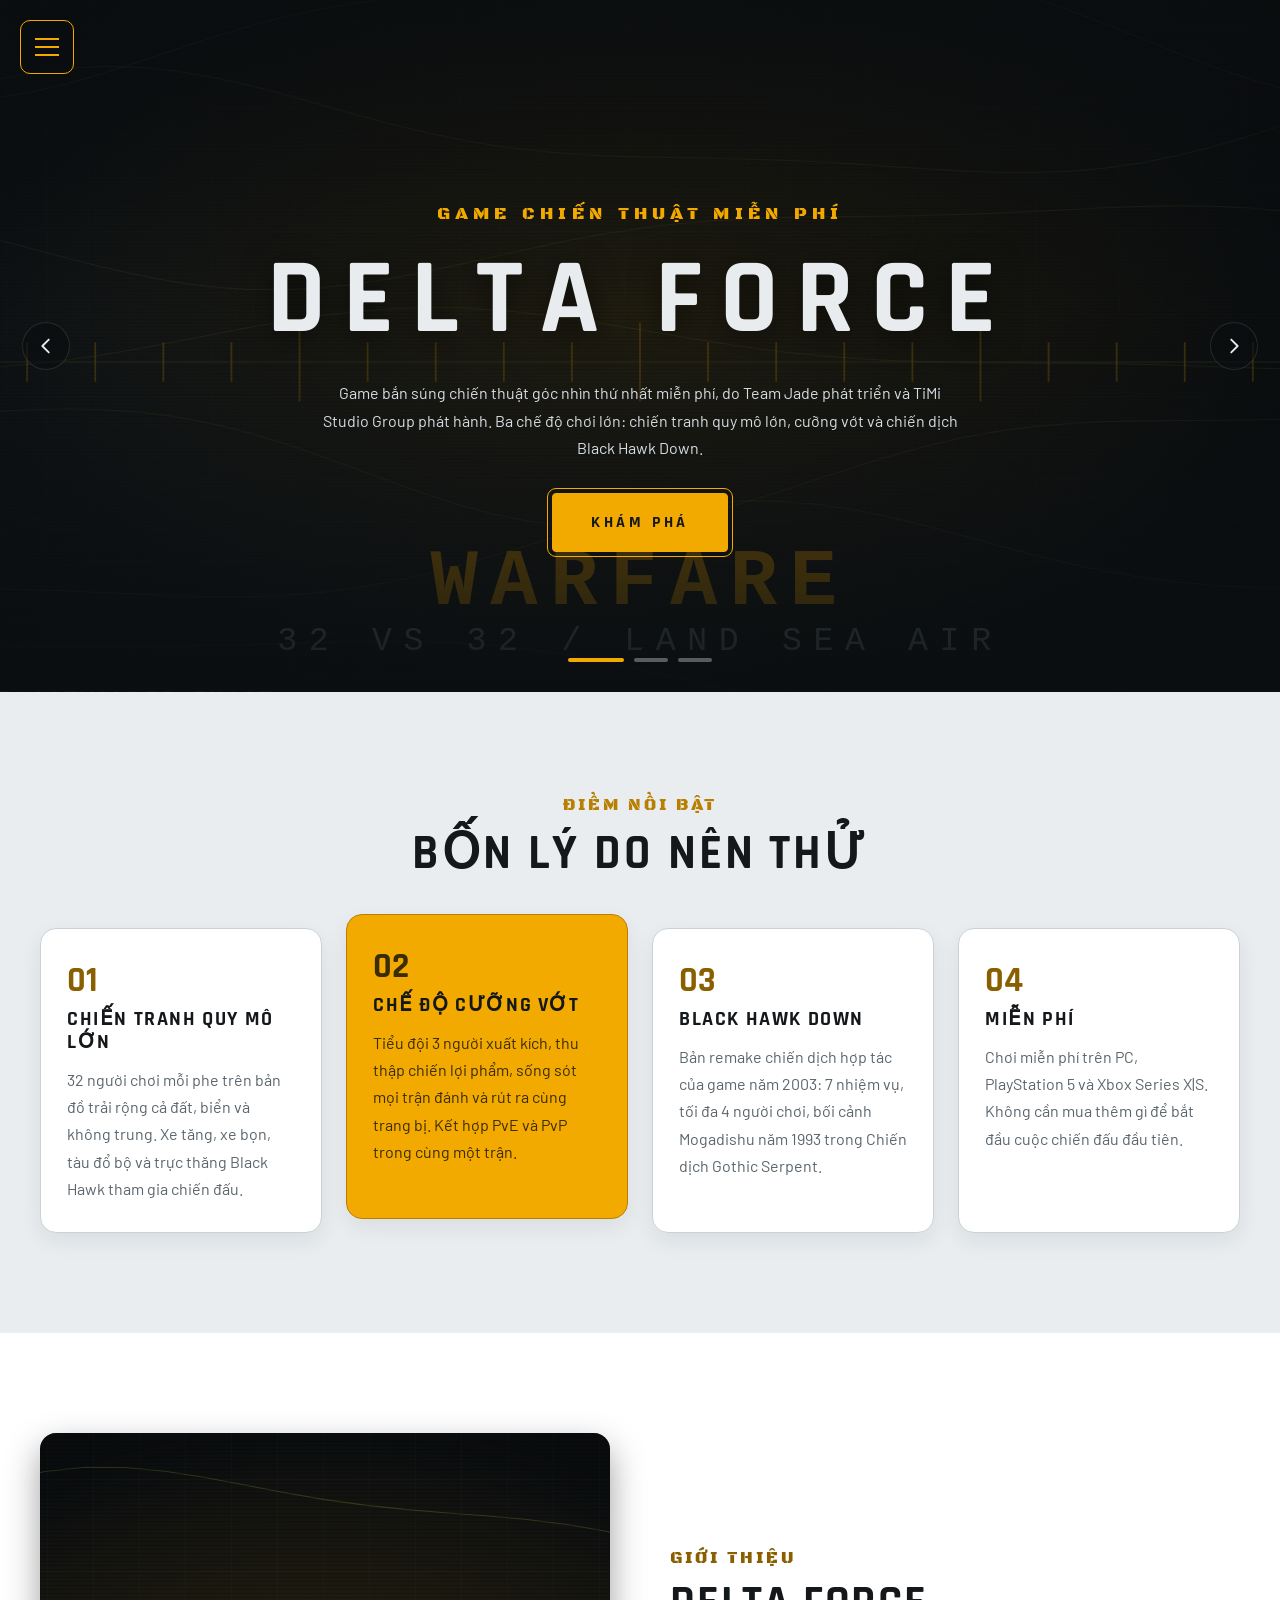
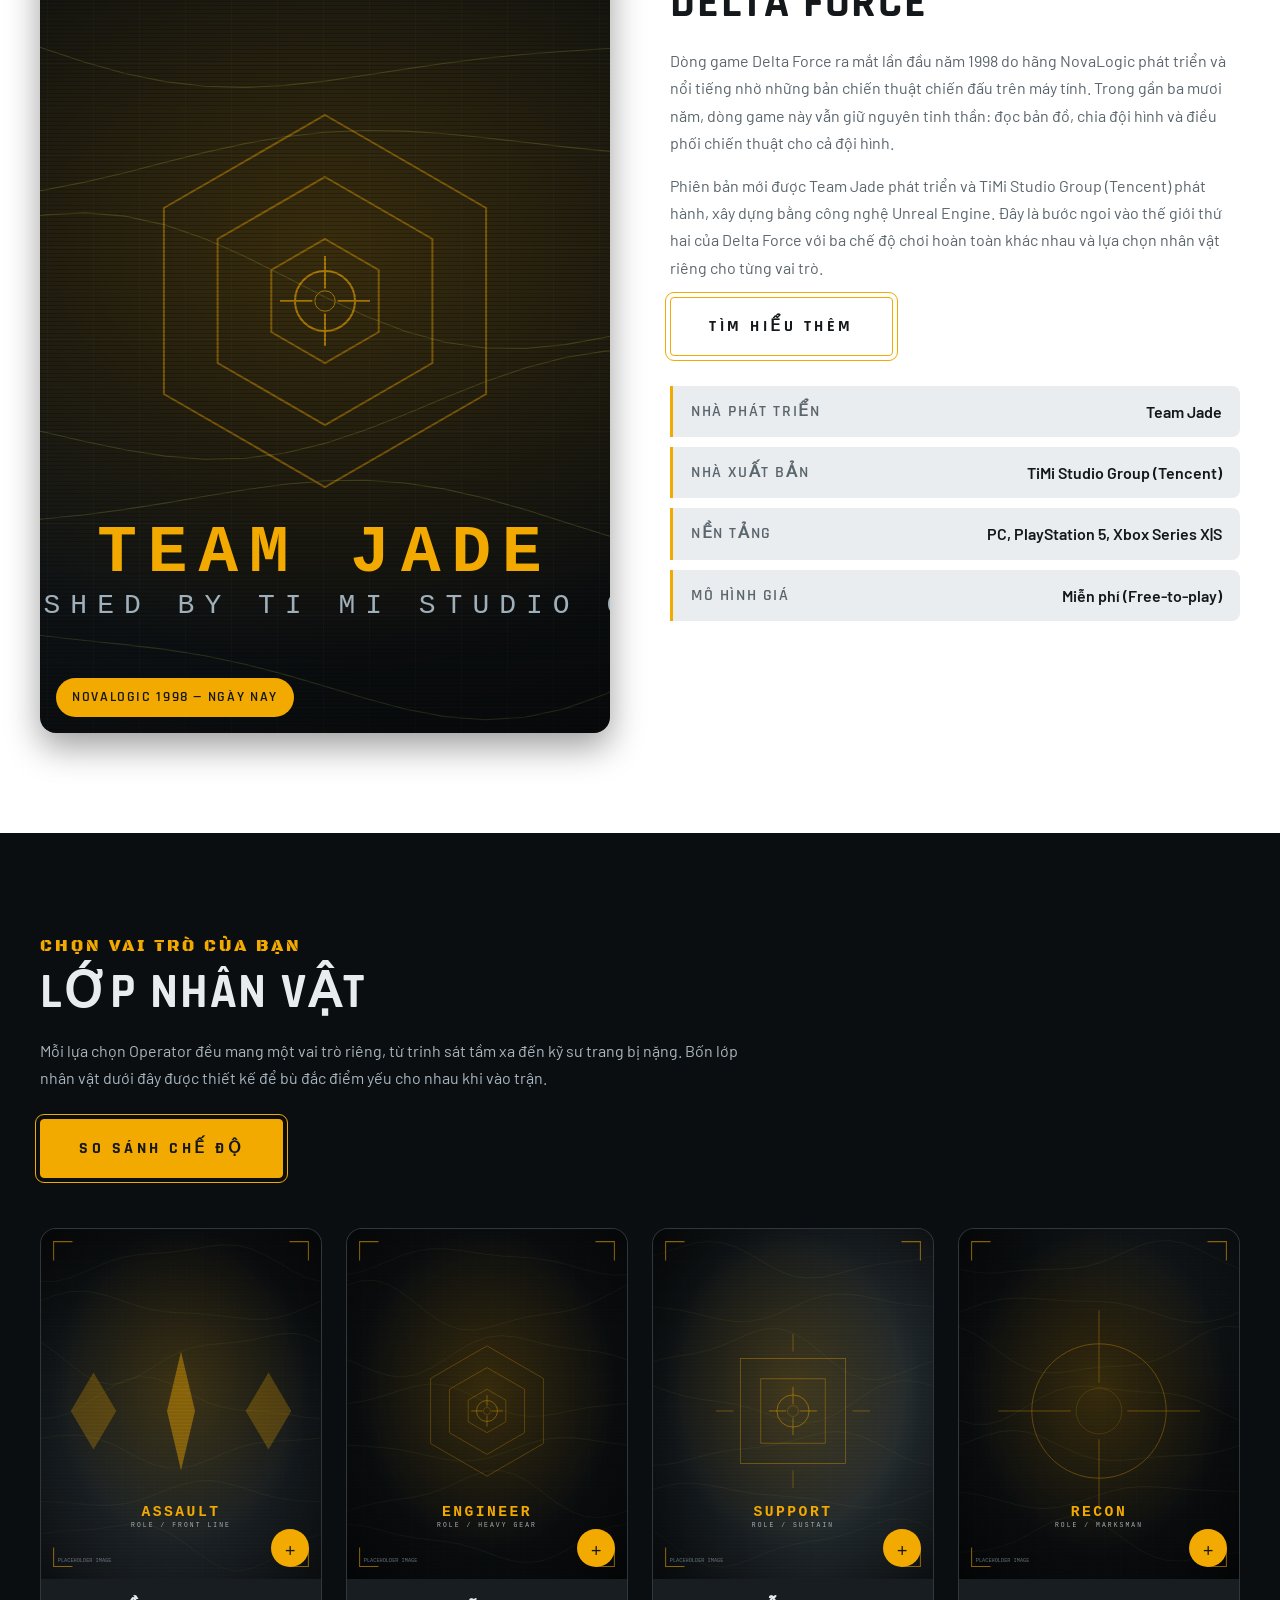
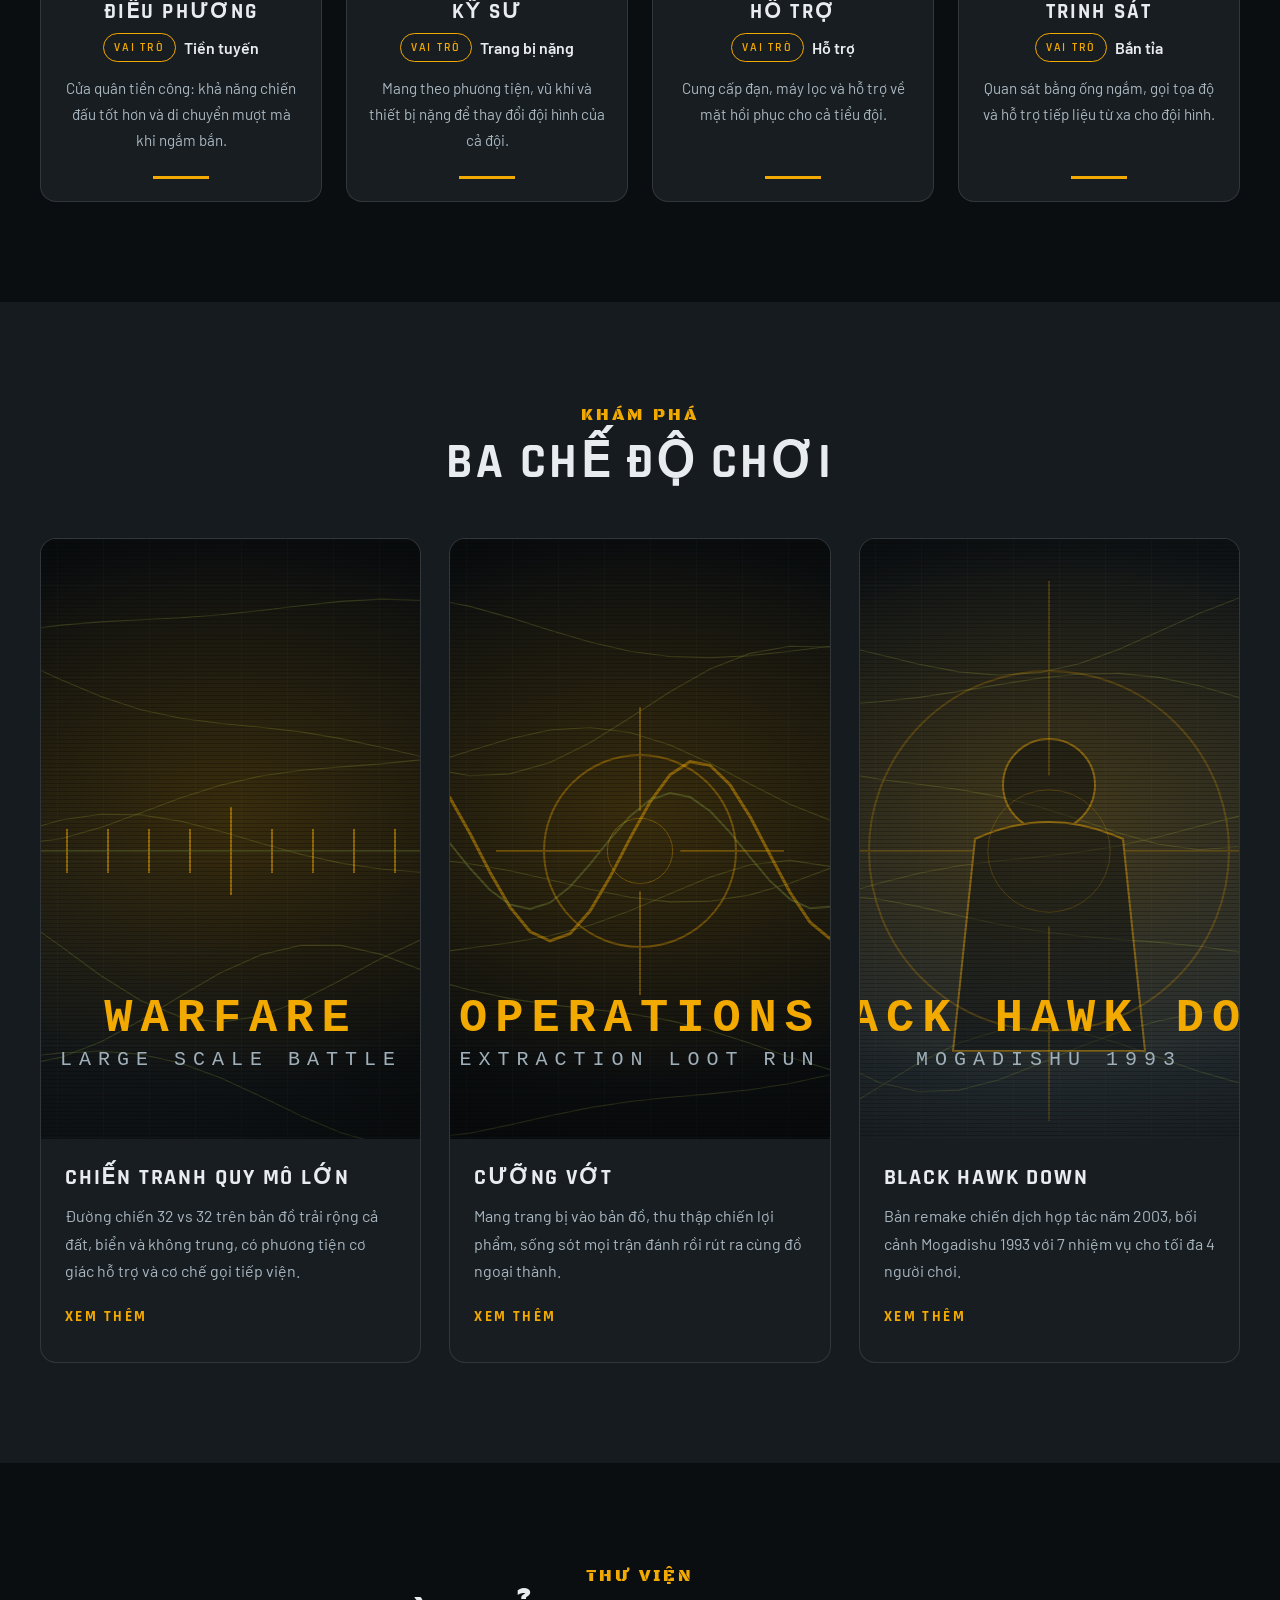
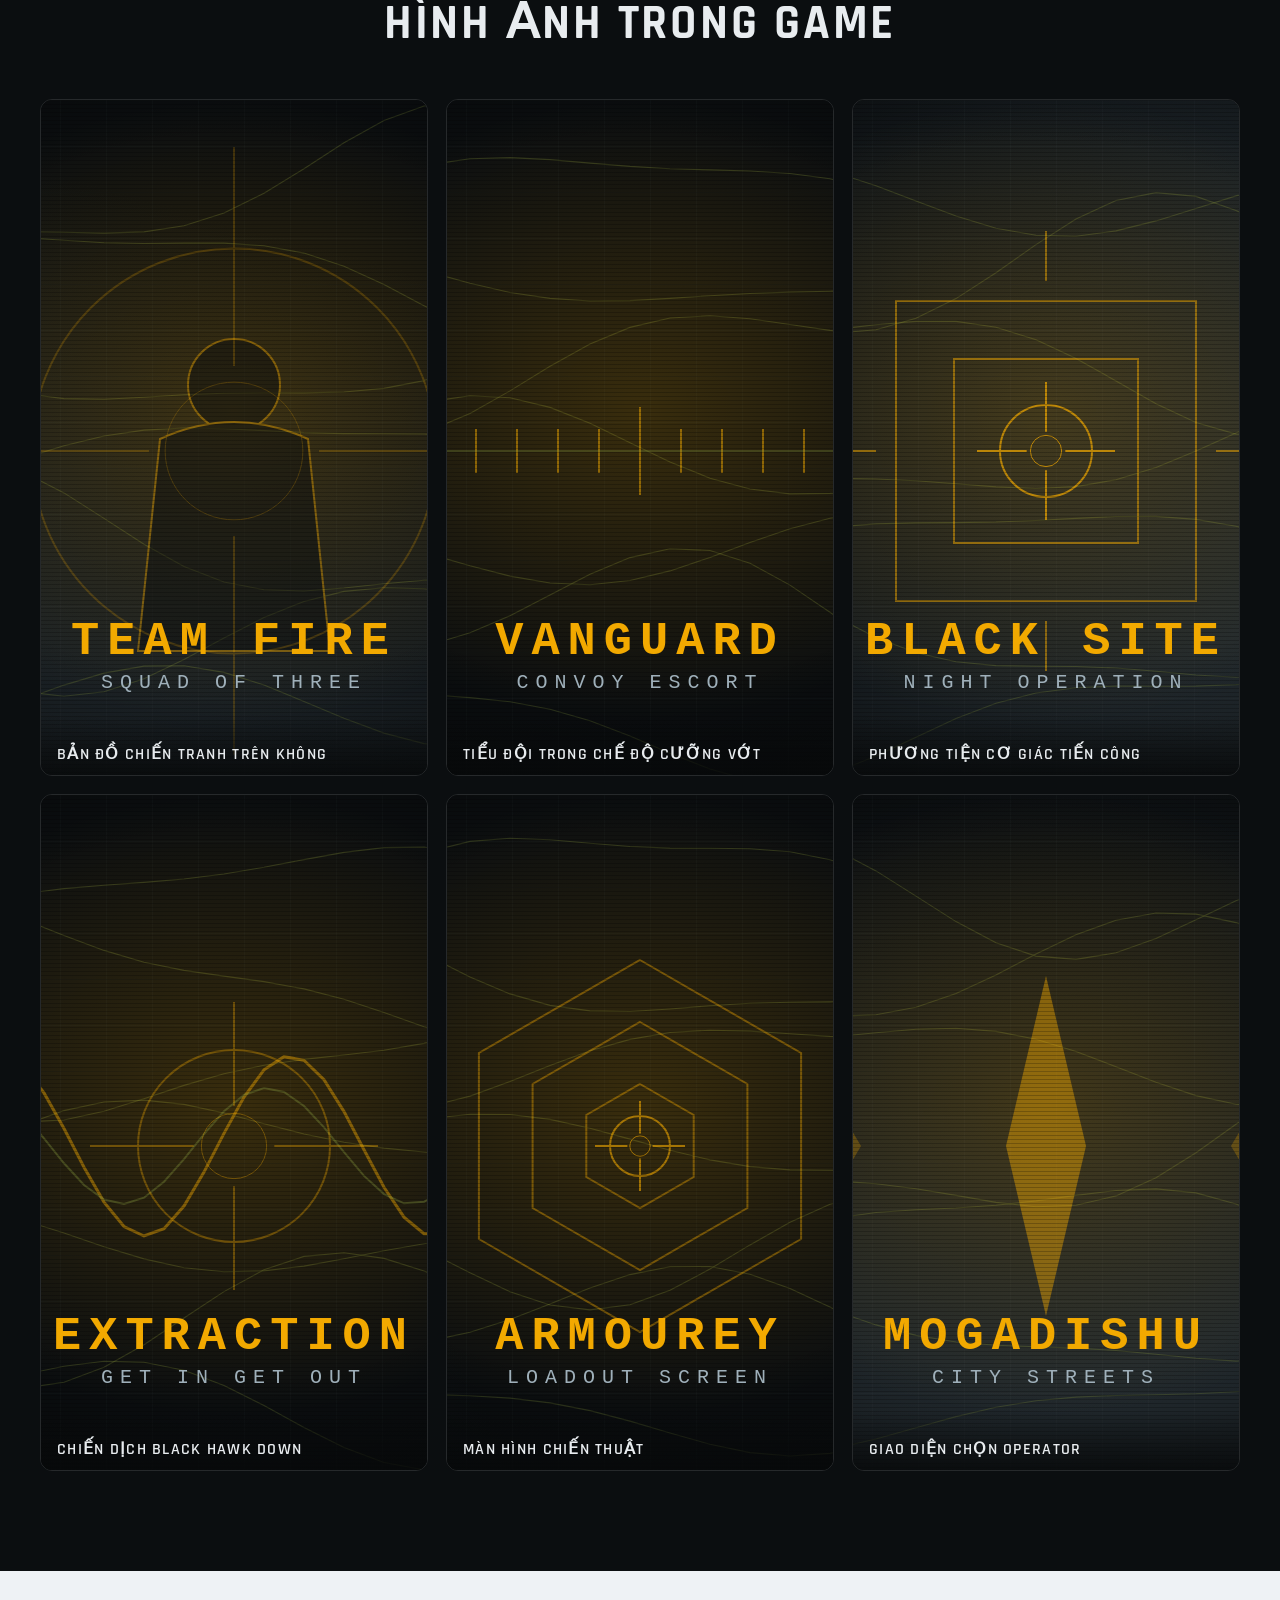
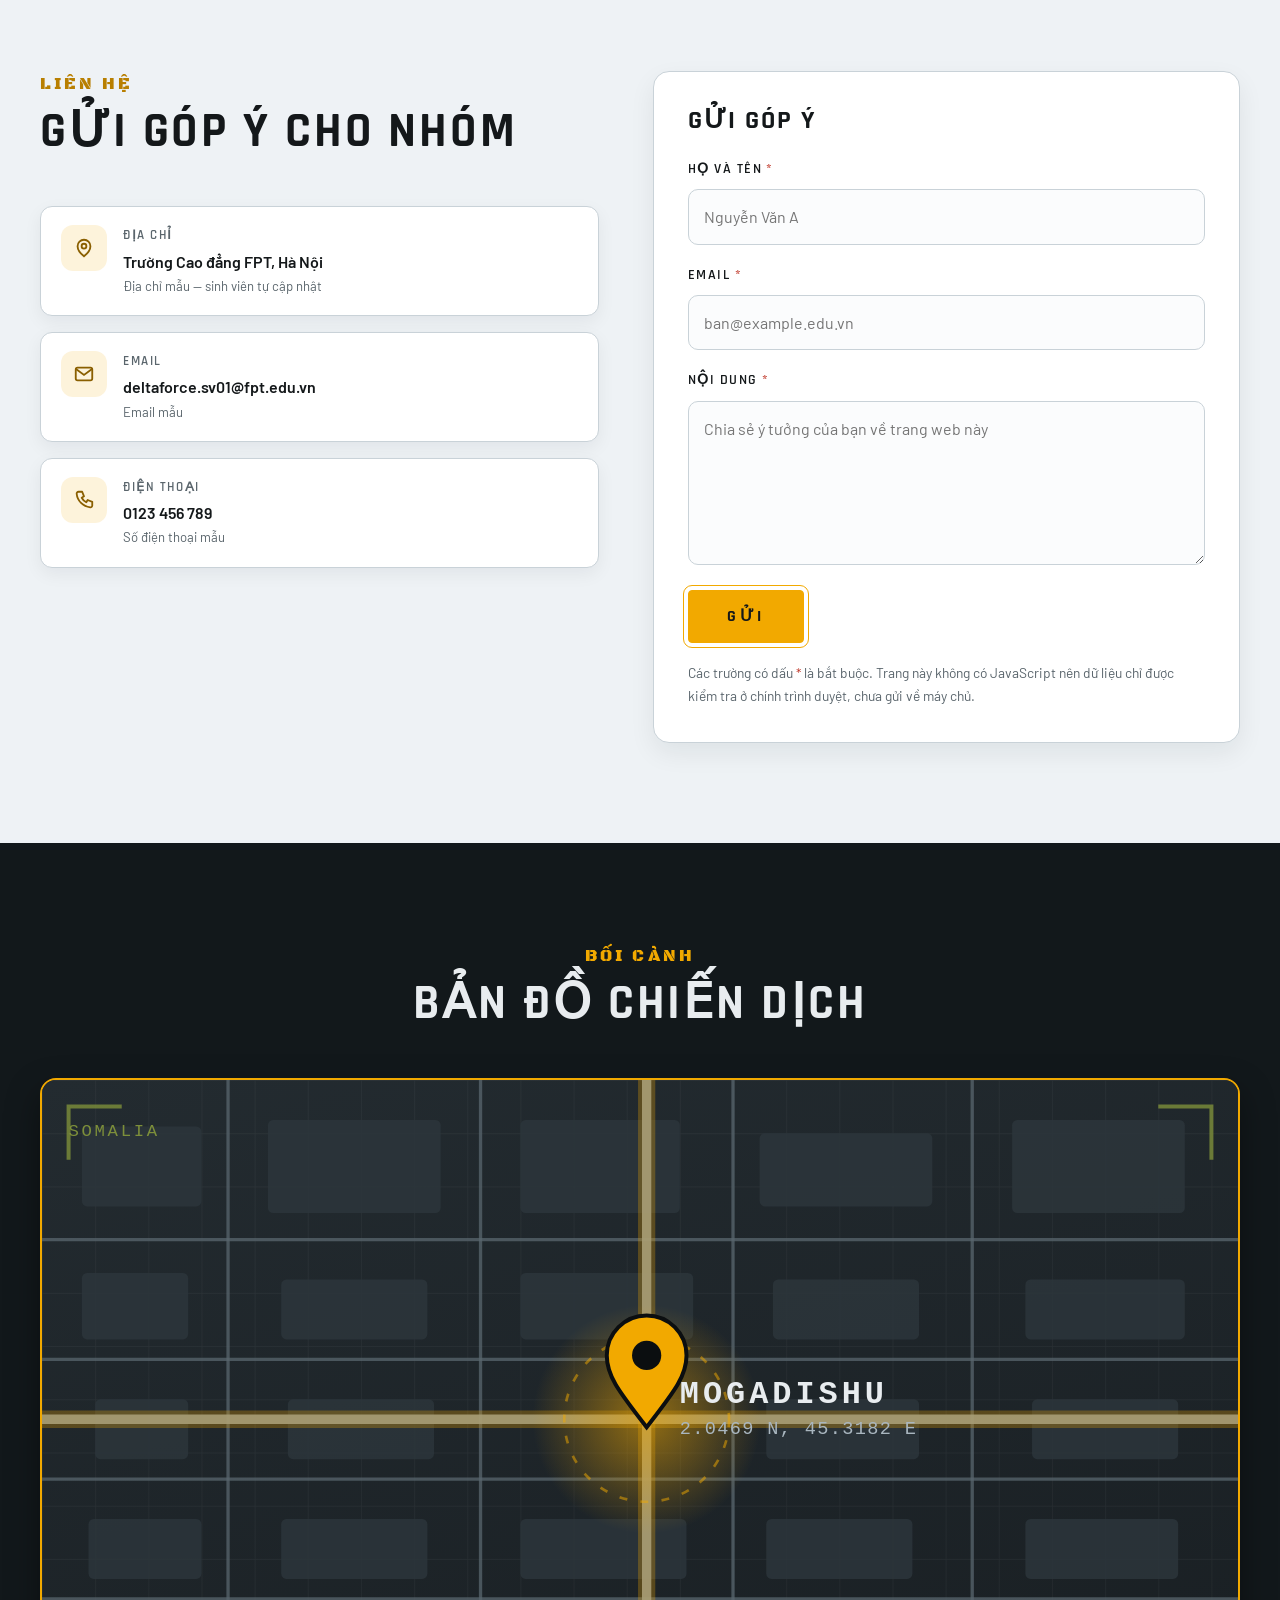
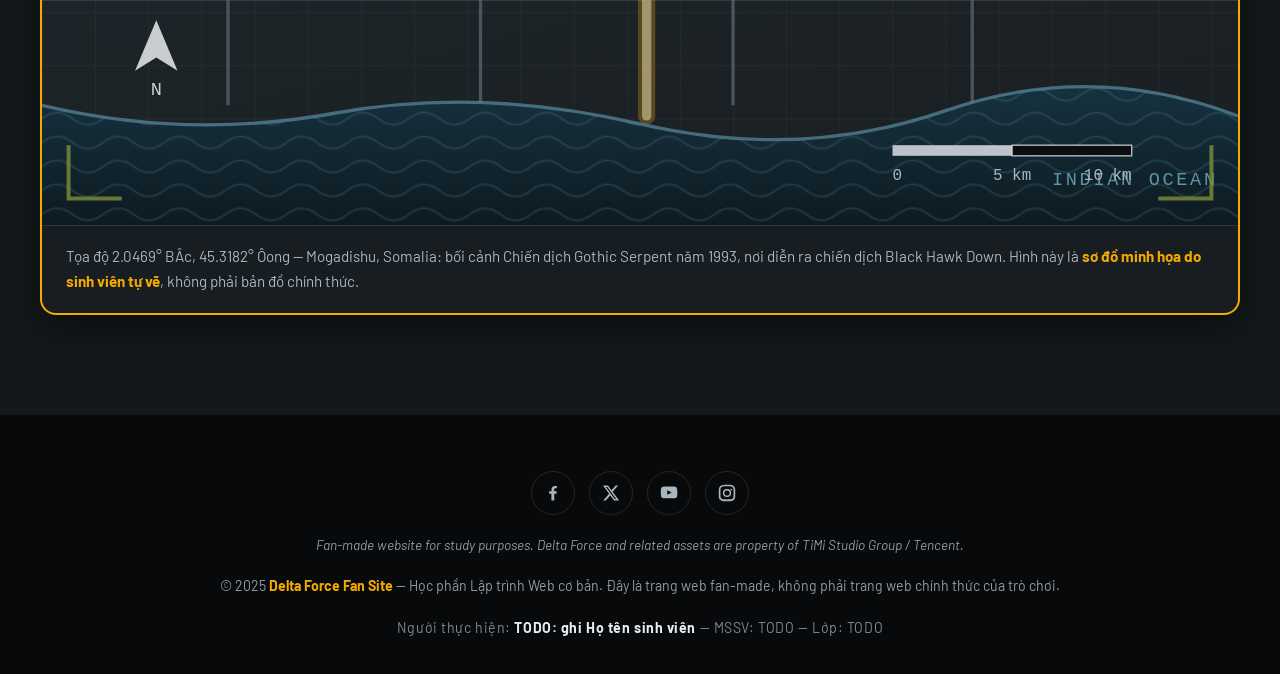
==== index.html @ 4d18721b "up" ====
<!DOCTYPE html>
<html lang="vi">

<head>
    <meta charset="UTF-8">
    <meta name="viewport" content="width=device-width, initial-scale=1.0">
    <meta name="description"
        content="Delta Force - game bắn chiến thuật góc nhìn thứ nhất miễn phí do Team Jade phát triển và TiMi Studio Group phát hành. Tìm hiểu các chế độ chơi và lớp nhân vật.">
    <meta name="author" content="Sinh viên - Học phần Lập trình Web cơ bản">
    <meta name="theme-color" content="#0b0e10">
    <title>Delta Force | Game bắn chiến thuật miễn phí - Fan-made</title>

    <!-- Y1: CSS ngoài - file CSS chính (style.css) và file responsive (responsive.css) -->
    <link rel="preconnect" href="https://fonts.googleapis.com">
    <link rel="preconnect" href="https://fonts.gstatic.com" crossorigin>
    <link href="https://fonts.googleapis.com/css2?family=Rajdhani:wght@500;600;700&amp;family=Barlow:wght@400;500;600&amp;family=Black+Ops+One&amp;display=swap"
        rel="stylesheet">
    <link rel="stylesheet" href="css/style.css">
    <link rel="stylesheet" href="css/responsive.css">
</head>

<body id="top">

    <!-- ============ Y4: MENU HAMBURGER THUẦN CSS (dùng :target) ============ -->
    <!-- Bấm nút hamburger đổi :target sang #menu thì menu trượt vào.
         Bấm vào bất kỳ liên kết điều hướng hoặc nền phủ thì :target đổi nên menu tự đóng. -->
    <header class="site-header">
        <a class="nav-toggle" href="#menu" aria-label="Mở menu điều hướng">
            <span class="nav-toggle__bar" aria-hidden="true"></span>
            <span class="nav-toggle__bar" aria-hidden="true"></span>
            <span class="nav-toggle__bar" aria-hidden="true"></span>
        </a>

        <nav class="site-nav" id="menu" aria-label="Menu chính">
            <a class="site-nav__close" href="#top" aria-label="Đóng menu">&times;</a>
            <ul class="site-nav__list">
                <li class="site-nav__item"><a class="site-nav__link" href="#top">Trang chủ</a></li>
                <li class="site-nav__item"><a class="site-nav__link" href="#tinh-nang">Tính năng</a></li>
                <li class="site-nav__item"><a class="site-nav__link" href="#gioi-thieu">Giới thiệu</a></li>
                <li class="site-nav__item"><a class="site-nav__link" href="#lop-nhan-vat">Lớp nhân vật</a></li>
                <li class="site-nav__item"><a class="site-nav__link" href="#che-do">Chế độ chơi</a></li>
                <li class="site-nav__item"><a class="site-nav__link" href="#thu-vien">Thư viện</a></li>
                <li class="site-nav__item"><a class="site-nav__link" href="#lien-he">Liên hệ</a></li>
            </ul>
        </nav>

        <!-- Nền phủ: dùng để đóng menu khi bấm ra vùng ngoài -->
        <a class="nav-overlay" href="#top" tabindex="-1" aria-hidden="true"></a>
    </header>

    <main>

        <!-- ============ Y4: SLIDESHOW THUẦN CSS (radio + label) ============ -->
        <!-- Không dùng JavaScript: 3 radio ẩn + 6 nút mũi tên + 3 chấm điều khiển -->
        <section class="hero" aria-label="Banner giới thiệu">
            <div class="hero__banner">

                <input class="hero__radio" type="radio" name="hero-slide" id="s1" checked>
                <input class="hero__radio" type="radio" name="hero-slide" id="s2">
                <input class="hero__radio" type="radio" name="hero-slide" id="s3">

                <div class="hero__slides">
                    <figure class="hero__slide hero__slide--1">
                        <img class="hero__image" src="images/hero-1.svg"
                            alt="Ảnh minh họa phông nền chiến thuật của Delta Force" width="1600" height="900">
                    </figure>
                    <figure class="hero__slide hero__slide--2">
                        <img class="hero__image" src="images/hero-2.svg"
                            alt="Ảnh minh họa binh lực di động trong chiến trường Delta Force" width="1600"
                            height="900">
                    </figure>
                    <figure class="hero__slide hero__slide--3">
                        <img class="hero__image" src="images/hero-3.svg"
                            alt="Ảnh minh họa phong cảnh phục vụ đội ở Delta Force" width="1600" height="900">
                    </figure>
                </div>

                <span class="hero__overlay" aria-hidden="true"></span>

                <!-- Nút trước / sau: phải dùng <label for> chứ không dùng <a href>,
                     vì chỉ label mới tick được radio (đổi #target không đổi trạng thái radio) -->
                <label class="hero__arrow hero__arrow--prev hero__arrow--prev-1" for="s3"
                    aria-label="Xem ảnh trước">
                    <svg viewBox="0 0 24 24" width="22" height="22" aria-hidden="true" focusable="false">
                        <path d="M15 5l-7 7 7 7" fill="none" stroke="currentColor" stroke-width="2"
                            stroke-linecap="round" stroke-linejoin="round" />
                    </svg>
                </label>
                <label class="hero__arrow hero__arrow--prev hero__arrow--prev-2" for="s1"
                    aria-label="Xem ảnh trước">
                    <svg viewBox="0 0 24 24" width="22" height="22" aria-hidden="true" focusable="false">
                        <path d="M15 5l-7 7 7 7" fill="none" stroke="currentColor" stroke-width="2"
                            stroke-linecap="round" stroke-linejoin="round" />
                    </svg>
                </label>
                <label class="hero__arrow hero__arrow--prev hero__arrow--prev-3" for="s2"
                    aria-label="Xem ảnh trước">
                    <svg viewBox="0 0 24 24" width="22" height="22" aria-hidden="true" focusable="false">
                        <path d="M15 5l-7 7 7 7" fill="none" stroke="currentColor" stroke-width="2"
                            stroke-linecap="round" stroke-linejoin="round" />
                    </svg>
                </label>

                <label class="hero__arrow hero__arrow--next hero__arrow--next-1" for="s2"
                    aria-label="Xem ảnh tiếp theo">
                    <svg viewBox="0 0 24 24" width="22" height="22" aria-hidden="true" focusable="false">
                        <path d="M9 5l7 7-7 7" fill="none" stroke="currentColor" stroke-width="2"
                            stroke-linecap="round" stroke-linejoin="round" />
                    </svg>
                </label>
                <label class="hero__arrow hero__arrow--next hero__arrow--next-2" for="s3"
                    aria-label="Xem ảnh tiếp theo">
                    <svg viewBox="0 0 24 24" width="22" height="22" aria-hidden="true" focusable="false">
                        <path d="M9 5l7 7-7 7" fill="none" stroke="currentColor" stroke-width="2"
                            stroke-linecap="round" stroke-linejoin="round" />
                    </svg>
                </label>
                <label class="hero__arrow hero__arrow--next hero__arrow--next-3" for="s1"
                    aria-label="Xem ảnh tiếp theo">
                    <svg viewBox="0 0 24 24" width="22" height="22" aria-hidden="true" focusable="false">
                        <path d="M9 5l7 7-7 7" fill="none" stroke="currentColor" stroke-width="2"
                            stroke-linecap="round" stroke-linejoin="round" />
                    </svg>
                </label>

                <div class="container hero__content">
                    <!-- Y2: hiệu ứng vào tại nội dung tiêu đề -->
                    <p class="hero__kicker">Game chiến thuật miễn phí</p>
                    <h1 class="hero__title">Delta Force</h1>
                    <p class="hero__desc">
                        Game bắn súng chiến thuật góc nhìn thứ nhất miễn phí, do Team Jade phát triển
                        và TiMi Studio Group phát hành. Ba chế độ chơi lớn: chiến tranh quy mô lớn,
                        cưỡng vớt và chiến dịch Black Hawk Down.
                    </p>
                    <a class="btn btn--accent" href="#che-do">Khám phá</a>
                </div>

                <div class="hero__dots">
                    <label class="hero__dot hero__dot--1" for="s1" aria-label="Chuyển đến ảnh 1"></label>
                    <label class="hero__dot hero__dot--2" for="s2" aria-label="Chuyển đến ảnh 2"></label>
                    <label class="hero__dot hero__dot--3" for="s3" aria-label="Chuyển đến ảnh 3"></label>
                </div>
            </div>
        </section>


        <!-- ============ Y3: TÍNH NĂNG - Flexbox 4 cột, cột 2 làm nổi bật ============ -->
        <section class="section features" id="tinh-nang">
            <div class="container">
                <header class="section-head section-head--center">
                    <p class="section-head__script">Điểm nổi bật</p>
                    <h2 class="section-head__title">Bốn lý do nên thử</h2>
                </header>

                <ul class="features__list">
                    <li class="features__item">
                        <span class="features__num" aria-hidden="true">01</span>
                        <h3 class="features__title">Chiến tranh quy mô lớn</h3>
                        <p class="features__text">
                            32 người chơi mỗi phe trên bản đồ trải rộng cả đất, biển và không trung.
                            Xe tăng, xe bọn, tàu đổ bộ và trực thăng Black Hawk tham gia chiến đấu.
                        </p>
                    </li>

                    <li class="features__item features__item--highlight">
                        <span class="features__num" aria-hidden="true">02</span>
                        <h3 class="features__title">Chế độ cưỡng vớt</h3>
                        <p class="features__text">
                            Tiểu đội 3 người xuất kích, thu thập chiến lợi phẩm, sống sót mọi trận
                            đánh và rút ra cùng trang bị. Kết hợp PvE và PvP trong cùng một trận.
                        </p>
                    </li>

                    <li class="features__item">
                        <span class="features__num" aria-hidden="true">03</span>
                        <h3 class="features__title">Black Hawk Down</h3>
                        <p class="features__text">
                            Bản remake chiến dịch hợp tác của game năm 2003: 7 nhiệm vụ, tối đa 4 người
                            chơi, bối cảnh Mogadishu năm 1993 trong Chiến dịch Gothic Serpent.
                        </p>
                    </li>

                    <li class="features__item">
                        <span class="features__num" aria-hidden="true">04</span>
                        <h3 class="features__title">Miễn phí</h3>
                        <p class="features__text">
                            Chơi miễn phí trên PC, PlayStation 5 và Xbox Series X|S. Không cần mua thêm
                            gì để bắt đầu cuộc chiến đấu đầu tiên.
                        </p>
                    </li>
                </ul>
            </div>
        </section>


        <!-- ============ Y3: GIỚI THIỆU - 2 cột, ảnh bố + nội dung ============ -->
        <section class="section about" id="gioi-thieu">
            <div class="container about__inner">

                <div class="about__media">
                    <figure class="about__figure">
                        <img class="about__image" src="images/about-main.svg"
                            alt="Ảnh minh họa chủ đề chiến thuật của dòng game Delta Force" width="1200"
                            height="900">
                        <figcaption class="about__badge">NovaLogic 1998 &mdash; ngày nay</figcaption>
                    </figure>
                    <span class="about__accent" aria-hidden="true"></span>
                </div>

                <div class="about__content">
                    <p class="about__script">Giới thiệu</p>
                    <h2 class="about__title">Delta Force</h2>
                    <p class="about__text">
                        Dòng game Delta Force ra mắt lần đầu năm 1998 do hãng NovaLogic phát triển và nổi
                        tiếng nhờ những bản chiến thuật chiến đấu trên máy tính. Trong gần ba mươi năm,
                        dòng game này vẫn giữ nguyên tinh thần: đọc bản đồ, chia đội hình và điều phối
                        chiến thuật cho cả đội hình.
                    </p>
                    <p class="about__text">
                        Phiên bản mới được Team Jade phát triển và TiMi Studio Group (Tencent) phát hành,
                        xây dựng bằng công nghệ Unreal Engine. Đây là bước ngoi vào thế giới thứ hai của
                        Delta Force với ba chế độ chơi hoàn toàn khác nhau và lựa chọn nhân vật riêng cho
                        từng vai trò.
                    </p>

                    <a class="btn btn--outline" href="modes.html#bang-so-sanh">Tìm hiểu thêm</a>

                    <ul class="about__list">
                        <li class="about__item">
                            <span class="about__label">Nhà phát triển</span>
                            <span class="about__value">Team Jade</span>
                        </li>
                        <li class="about__item">
                            <span class="about__label">Nhà xuất bản</span>
                            <span class="about__value">TiMi Studio Group (Tencent)</span>
                        </li>
                        <li class="about__item">
                            <span class="about__label">Nền tảng</span>
                            <span class="about__value">PC, PlayStation 5, Xbox Series X|S</span>
                        </li>
                        <li class="about__item">
                            <span class="about__label">Mô hình giá</span>
                            <span class="about__value">Miễn phí (Free-to-play)</span>
                        </li>
                    </ul>
                </div>
            </div>
        </section>


        <!-- ============ Y3: LỚP NHÂN VẬT - CSS Grid 4 thẻ, nền tối ============ -->
        <section class="section section--dark classes" id="lop-nhan-vat">
            <div class="container">
                <div class="classes__intro">
                    <p class="classes__script">Chọn vai trò của bạn</p>
                    <h2 class="classes__title">Lớp nhân vật</h2>
                    <p class="classes__text">
                        Mỗi lựa chọn Operator đều mang một vai trò riêng, từ trinh sát tầm xa đến kỹ sư
                        trang bị nặng. Bốn lớp nhân vật dưới đây được thiết kế để bù đắc điểm yếu cho nhau
                        khi vào trận.
                    </p>
                    <a class="btn btn--accent" href="modes.html#bang-so-sanh">So sánh chế độ</a>
                </div>

                <ul class="classes__list">

                    <li class="class-card">
                        <a class="class-card__media" href="#lop-dieu-phuong">
                            <img class="class-card__image" src="images/class-assault.svg"
                                alt="Ảnh minh họa lớp nhân vật Điều phương (Assault)" width="800" height="1000">
                            <span class="class-card__zoom" aria-hidden="true">+</span>
                        </a>
                        <h3 class="class-card__title">Điều phương</h3>
                        <p class="class-card__role">
                            <span class="class-card__tag">Vai trò</span>
                            <span class="class-card__value">Tiền tuyến</span>
                        </p>
                        <p class="class-card__text">
                            Cửa quân tiền công: khả năng chiến đấu tốt hơn và di chuyển mượt mà
                            khi ngắm bắn.
                        </p>
                        <span class="class-card__divider" aria-hidden="true"></span>
                    </li>

                    <li class="class-card">
                        <a class="class-card__media" href="#lop-ky-su">
                            <img class="class-card__image" src="images/class-engineer.svg"
                                alt="Ảnh minh họa lớp nhân vật Kỹ sư (Engineer)" width="800" height="1000">
                            <span class="class-card__zoom" aria-hidden="true">+</span>
                        </a>
                        <h3 class="class-card__title">Kỹ sư</h3>
                        <p class="class-card__role">
                            <span class="class-card__tag">Vai trò</span>
                            <span class="class-card__value">Trang bị nặng</span>
                        </p>
                        <p class="class-card__text">
                            Mang theo phương tiện, vũ khí và thiết bị nặng để thay đổi
                            đội hình của cả đội.
                        </p>
                        <span class="class-card__divider" aria-hidden="true"></span>
                    </li>

                    <li class="class-card">
                        <a class="class-card__media" href="#lop-ho-tro">
                            <img class="class-card__image" src="images/class-support.svg"
                                alt="Ảnh minh họa lớp nhân vật Hỗ trợ (Support)" width="800" height="1000">
                            <span class="class-card__zoom" aria-hidden="true">+</span>
                        </a>
                        <h3 class="class-card__title">Hỗ trợ</h3>
                        <p class="class-card__role">
                            <span class="class-card__tag">Vai trò</span>
                            <span class="class-card__value">Hỗ trợ</span>
                        </p>
                        <p class="class-card__text">
                            Cung cấp đạn, máy lọc và hỗ trợ về mặt hồi phục
                            cho cả tiểu đội.
                        </p>
                        <span class="class-card__divider" aria-hidden="true"></span>
                    </li>

                    <li class="class-card">
                        <a class="class-card__media" href="#lop-trinh-sat">
                            <img class="class-card__image" src="images/class-recon.svg"
                                alt="Ảnh minh họa lớp nhân vật Trinh sát (Recon)" width="800" height="1000">
                            <span class="class-card__zoom" aria-hidden="true">+</span>
                        </a>
                        <h3 class="class-card__title">Trinh sát</h3>
                        <p class="class-card__role">
                            <span class="class-card__tag">Vai trò</span>
                            <span class="class-card__value">Bắn tỉa</span>
                        </p>
                        <p class="class-card__text">
                            Quan sát bằng ống ngắm, gọi tọa độ và hỗ trợ
                            tiếp liệu từ xa cho đội hình.
                        </p>
                        <span class="class-card__divider" aria-hidden="true"></span>
                    </li>
                </ul>
            </div>

            <!-- ============ Y4: LIGHTBOX THUẦN CSS (dùng :target) ============ -->
            <div class="lightbox" id="lop-dieu-phuong">
                <a class="lightbox__close" href="#lop-nhan-vat" aria-label="Đóng ảnh">&times;</a>
                <figure class="lightbox__figure">
                    <img class="lightbox__image" src="images/class-assault.svg"
                        alt="Ảnh phóng to lớp nhân vật Điều phương (Assault)" width="800" height="1000">
                    <figcaption class="lightbox__caption">Điều phương (Assault) &mdash; vai trò tiền tuyến.
                    </figcaption>
                </figure>
            </div>

            <div class="lightbox" id="lop-ky-su">
                <a class="lightbox__close" href="#lop-nhan-vat" aria-label="Đóng ảnh">&times;</a>
                <figure class="lightbox__figure">
                    <img class="lightbox__image" src="images/class-engineer.svg"
                        alt="Ảnh phóng to lớp nhân vật Kỹ sư (Engineer)" width="800" height="1000">
                    <figcaption class="lightbox__caption">Kỹ sư (Engineer) &mdash; vai trò trang bị nặng.
                    </figcaption>
                </figure>
            </div>

            <div class="lightbox" id="lop-ho-tro">
                <a class="lightbox__close" href="#lop-nhan-vat" aria-label="Đóng ảnh">&times;</a>
                <figure class="lightbox__figure">
                    <img class="lightbox__image" src="images/class-support.svg"
                        alt="Ảnh phóng to lớp nhân vật Hỗ trợ (Support)" width="800" height="1000">
                    <figcaption class="lightbox__caption">Hỗ trợ (Support) &mdash; vai trò hỗ trợ tiểu đội.
                    </figcaption>
                </figure>
            </div>

            <div class="lightbox" id="lop-trinh-sat">
                <a class="lightbox__close" href="#lop-nhan-vat" aria-label="Đóng ảnh">&times;</a>
                <figure class="lightbox__figure">
                    <img class="lightbox__image" src="images/class-recon.svg"
                        alt="Ảnh phóng to lớp nhân vật Trinh sát (Recon)" width="800" height="1000">
                    <figcaption class="lightbox__caption">Trinh sát (Recon) &mdash; vai trò bắn tỉa.
                    </figcaption>
                </figure>
            </div>
        </section>


        <!-- ============ Y3: CHẾ ĐỘ CHƠI - CSS Grid 3 thẻ ============ -->
        <section class="section section--grey modes" id="che-do">
            <div class="container">
                <header class="section-head section-head--center">
                    <p class="section-head__script">Khám phá</p>
                    <h2 class="section-head__title">Ba chế độ chơi</h2>
                </header>

                <ul class="modes__list">

                    <li class="mode-card">
                        <figure class="mode-card__media">
                            <img class="mode-card__image" src="images/mode-warfare.svg"
                                alt="Ảnh minh họa chế độ Chiến tranh quy mô lớn" width="900" height="600">
                        </figure>
                        <div class="mode-card__body">
                            <h3 class="mode-card__title">Chiến tranh quy mô lớn</h3>
                            <p class="mode-card__text">
                                Đường chiến 32 vs 32 trên bản đồ trải rộng cả đất, biển và không trung,
                                có phương tiện cơ giác hỗ trợ và cơ chế gọi tiếp viện.
                            </p>
                            <a class="mode-card__link" href="modes.html#che-do-1">Xem thêm</a>
                        </div>
                    </li>

                    <li class="mode-card">
                        <figure class="mode-card__media">
                            <img class="mode-card__image" src="images/mode-operations.svg"
                                alt="Ảnh minh họa chế độ Cưỡng vớt (Operations)" width="900" height="600">
                        </figure>
                        <div class="mode-card__body">
                            <h3 class="mode-card__title">Cưỡng vớt</h3>
                            <p class="mode-card__text">
                                Mang trang bị vào bản đồ, thu thập chiến lợi phẩm, sống sót mọi trận
                                đánh rồi rút ra cùng đồ ngoại thành.
                            </p>
                            <a class="mode-card__link" href="modes.html#che-do-2">Xem thêm</a>
                        </div>
                    </li>

                    <li class="mode-card">
                        <figure class="mode-card__media">
                            <img class="mode-card__image" src="images/mode-campaign.svg"
                                alt="Ảnh minh họa chế độ chiến dịch Black Hawk Down" width="900" height="600">
                        </figure>
                        <div class="mode-card__body">
                            <h3 class="mode-card__title">Black Hawk Down</h3>
                            <p class="mode-card__text">
                                Bản remake chiến dịch hợp tác năm 2003, bối cảnh Mogadishu 1993 với
                                7 nhiệm vụ cho tối đa 4 người chơi.
                            </p>
                            <a class="mode-card__link" href="modes.html#che-do-3">Xem thêm</a>
                        </div>
                    </li>
                </ul>
            </div>
        </section>


        <!-- ============ Y3: THƯ VIỆN - CSS Grid 6 ảnh ============ -->
        <section class="section section--dark gallery" id="thu-vien">
            <div class="container">
                <header class="section-head section-head--center">
                    <p class="section-head__script">Thư viện</p>
                    <h2 class="section-head__title">Hình ảnh trong game</h2>
                </header>

                <ul class="gallery__list">
                    <li class="gallery__item">
                        <a class="gallery__link" href="#anh-1">
                            <img class="gallery__image" src="images/gallery-1.svg"
                                alt="Ảnh minh họa bản đồ chiến tranh trên không" width="900" height="675">
                            <span class="gallery__caption">Bản đồ chiến tranh trên không</span>
                        </a>
                    </li>
                    <li class="gallery__item">
                        <a class="gallery__link" href="#anh-2">
                            <img class="gallery__image" src="images/gallery-2.svg"
                                alt="Ảnh minh họa tiểu đội 3 người trong chế độ cưỡng vớt" width="900"
                                height="675">
                            <span class="gallery__caption">Tiểu đội trong chế độ cưỡng vớt</span>
                        </a>
                    </li>
                    <li class="gallery__item">
                        <a class="gallery__link" href="#anh-3">
                            <img class="gallery__image" src="images/gallery-3.svg"
                                alt="Ảnh minh họa xe bọn tiến công trên bản đồ rộng" width="900" height="675">
                            <span class="gallery__caption">Phương tiện cơ giác tiến công</span>
                        </a>
                    </li>
                    <li class="gallery__item">
                        <a class="gallery__link" href="#anh-4">
                            <img class="gallery__image" src="images/gallery-4.svg"
                                alt="Ảnh minh họa chiến dịch Black Hawk Down tại Mogadishu" width="900"
                                height="675">
                            <span class="gallery__caption">Chiến dịch Black Hawk Down</span>
                        </a>
                    </li>
                    <li class="gallery__item">
                        <a class="gallery__link" href="#anh-5">
                            <img class="gallery__image" src="images/gallery-5.svg"
                                alt="Ảnh minh họa màn hình chiến thuật của game" width="900" height="675">
                            <span class="gallery__caption">Màn hình chiến thuật</span>
                        </a>
                    </li>
                    <li class="gallery__item">
                        <a class="gallery__link" href="#anh-6">
                            <img class="gallery__image" src="images/gallery-6.svg"
                                alt="Ảnh minh họa giao diện chọn nhân vật Operator" width="900" height="675">
                            <span class="gallery__caption">Giao diện chọn Operator</span>
                        </a>
                    </li>
                </ul>
            </div>

            <!-- ============ Y4: LIGHTBOX THƯ VIỆN - có nút Trước / Sau ============ -->
            <div class="lightbox" id="anh-1">
                <a class="lightbox__close" href="#thu-vien" aria-label="Đóng ảnh">&times;</a>
                <figure class="lightbox__figure">
                    <img class="lightbox__image" src="images/gallery-1.svg"
                        alt="Ảnh phóng to bản đồ chiến tranh trên không" width="900" height="675">
                    <figcaption class="lightbox__caption">Bản đồ chiến tranh trên không (1/6)</figcaption>
                </figure>
                <a class="lightbox__nav lightbox__nav--prev" href="#anh-6">Ảnh trước</a>
                <a class="lightbox__nav lightbox__nav--next" href="#anh-2">Ảnh sau</a>
            </div>

            <div class="lightbox" id="anh-2">
                <a class="lightbox__close" href="#thu-vien" aria-label="Đóng ảnh">&times;</a>
                <figure class="lightbox__figure">
                    <img class="lightbox__image" src="images/gallery-2.svg"
                        alt="Ảnh phóng to tiểu đội trong chế độ cưỡng vớt" width="900" height="675">
                    <figcaption class="lightbox__caption">Tiểu đội trong chế độ cưỡng vớt (2/6)</figcaption>
                </figure>
                <a class="lightbox__nav lightbox__nav--prev" href="#anh-1">Ảnh trước</a>
                <a class="lightbox__nav lightbox__nav--next" href="#anh-3">Ảnh sau</a>
            </div>

            <div class="lightbox" id="anh-3">
                <a class="lightbox__close" href="#thu-vien" aria-label="Đóng ảnh">&times;</a>
                <figure class="lightbox__figure">
                    <img class="lightbox__image" src="images/gallery-3.svg"
                        alt="Ảnh phóng to phương tiện cơ giác tiến công" width="900" height="675">
                    <figcaption class="lightbox__caption">Phương tiện cơ giác tiến công (3/6)</figcaption>
                </figure>
                <a class="lightbox__nav lightbox__nav--prev" href="#anh-2">Ảnh trước</a>
                <a class="lightbox__nav lightbox__nav--next" href="#anh-4">Ảnh sau</a>
            </div>

            <div class="lightbox" id="anh-4">
                <a class="lightbox__close" href="#thu-vien" aria-label="Đóng ảnh">&times;</a>
                <figure class="lightbox__figure">
                    <img class="lightbox__image" src="images/gallery-4.svg"
                        alt="Ảnh phóng to chiến dịch Black Hawk Down tại Mogadishu" width="900" height="675">
                    <figcaption class="lightbox__caption">Chiến dịch Black Hawk Down (4/6)</figcaption>
                </figure>
                <a class="lightbox__nav lightbox__nav--prev" href="#anh-3">Ảnh trước</a>
                <a class="lightbox__nav lightbox__nav--next" href="#anh-5">Ảnh sau</a>
            </div>

            <div class="lightbox" id="anh-5">
                <a class="lightbox__close" href="#thu-vien" aria-label="Đóng ảnh">&times;</a>
                <figure class="lightbox__figure">
                    <img class="lightbox__image" src="images/gallery-5.svg"
                        alt="Ảnh phóng to màn hình chiến thuật của game" width="900" height="675">
                    <figcaption class="lightbox__caption">Màn hình chiến thuật (5/6)</figcaption>
                </figure>
                <a class="lightbox__nav lightbox__nav--prev" href="#anh-4">Ảnh trước</a>
                <a class="lightbox__nav lightbox__nav--next" href="#anh-6">Ảnh sau</a>
            </div>

            <div class="lightbox" id="anh-6">
                <a class="lightbox__close" href="#thu-vien" aria-label="Đóng ảnh">&times;</a>
                <figure class="lightbox__figure">
                    <img class="lightbox__image" src="images/gallery-6.svg"
                        alt="Ảnh phóng to giao diện chọn nhân vật Operator" width="900" height="675">
                    <figcaption class="lightbox__caption">Giao diện chọn Operator (6/6)</figcaption>
                </figure>
                <a class="lightbox__nav lightbox__nav--prev" href="#anh-5">Ảnh trước</a>
                <a class="lightbox__nav lightbox__nav--next" href="#anh-1">Ảnh sau</a>
            </div>
        </section>


        <!-- ============ Y2 + Y4: LIÊN HỆ và biểu mẫu (kiểm tra native HTML5) ============ -->
        <section class="section contact" id="lien-he">
            <div class="container contact__inner">

                <div class="contact__info">
                    <header class="section-head">
                        <p class="section-head__script">Liên hệ</p>
                        <h2 class="section-head__title">Gửi góp ý cho nhóm</h2>
                    </header>

                    <ul class="contact__list">
                        <li class="contact__item">
                            <span class="contact__icon" aria-hidden="true">
                                <svg viewBox="0 0 24 24" width="22" height="22" focusable="false">
                                    <path d="M12 21s7-5.6 7-11a7 7 0 10-14 0c0 5.4 7 11 7 11z" fill="none"
                                        stroke="currentColor" stroke-width="2" />
                                    <circle cx="12" cy="10" r="2.6" fill="none" stroke="currentColor"
                                        stroke-width="2" />
                                </svg>
                            </span>
                            <span class="contact__body">
                                <span class="contact__label">Địa chỉ</span>
                                <span class="contact__value">Trường Cao đẳng FPT, Hà Nội</span>
                                <span class="contact__note">Địa chỉ mẫu &mdash; sinh viên tự cập nhật</span>
                            </span>
                        </li>

                        <li class="contact__item">
                            <span class="contact__icon" aria-hidden="true">
                                <svg viewBox="0 0 24 24" width="22" height="22" focusable="false">
                                    <rect x="3" y="5" width="18" height="14" rx="2" fill="none" stroke="currentColor"
                                        stroke-width="2" />
                                    <path d="M4 7l8 6 8-6" fill="none" stroke="currentColor" stroke-width="2"
                                        stroke-linecap="round" />
                                </svg>
                            </span>
                            <span class="contact__body">
                                <span class="contact__label">Email</span>
                                <a class="contact__value"
                                    href="mailto:deltaforce.sv01@fpt.edu.vn">deltaforce.sv01@fpt.edu.vn</a>
                                <span class="contact__note">Email mẫu</span>
                            </span>
                        </li>

                        <li class="contact__item">
                            <span class="contact__icon" aria-hidden="true">
                                <svg viewBox="0 0 24 24" width="22" height="22" focusable="false">
                                    <path
                                        d="M6 3h4l2 5-2.5 1.5a12 12 0 005 5L16 12l5 2v4a2 2 0 01-2.2 2A16.5 16.5 0 014 5.2 2 2 0 016 3z"
                                        fill="none" stroke="currentColor" stroke-width="2"
                                        stroke-linejoin="round" />
                                </svg>
                            </span>
                            <span class="contact__body">
                                <span class="contact__label">Điện thoại</span>
                                <a class="contact__value" href="tel:+840123456789">0123 456 789</a>
                                <span class="contact__note">Số điện thoại mẫu</span>
                            </span>
                        </li>
                    </ul>
                </div>

                <div class="contact__form-wrap">
                    <h3 class="contact__form-title">Gửi góp ý</h3>

                    <!-- Y4: KHÔNG dùng JavaScript - trình duyệt tự kiểm tra dữ liệu
                         bằng thuộc tính HTML5: required, type="email", minlength -->
                    <form class="form" action="" method="get">
                        <div class="form__row">
                            <label class="form__label" for="ho-ten">Họ và tên <span class="form__star">*</span>
                            </label>
                            <input class="form__input" type="text" id="ho-ten" name="ho-ten"
                                placeholder="Nguyễn Văn A" required minlength="2" autocomplete="name">
                        </div>

                        <div class="form__row">
                            <label class="form__label" for="email">Email <span class="form__star">*</span>
                            </label>
                            <input class="form__input" type="email" id="email" name="email"
                                placeholder="ban@example.edu.vn" required autocomplete="email">
                        </div>

                        <div class="form__row">
                            <label class="form__label" for="noi-dung">Nội dung <span class="form__star">*</span>
                            </label>
                            <textarea class="form__textarea" id="noi-dung" name="noi-dung" rows="5"
                                placeholder="Chia sẻ ý tưởng của bạn về trang web này" required minlength="10"></textarea>
                        </div>

                        <button class="btn btn--accent form__submit" type="submit">Gửi</button>

                        <p class="form__hint">
                            Các trường có dấu <span class="form__star">*</span> là bắt buộc. Trang này
                            không có JavaScript nên dữ liệu chỉ được kiểm tra ở chính trình duyệt, chưa gửi về
                            máy chủ.
                        </p>
                    </form>
                </div>
            </div>
        </section>


        <!-- ============ BẢN ĐỒ (SVG tĩnh, không cần JavaScript) ============ -->
        <section class="section section--grey map" id="ban-do">
            <div class="container">
                <header class="section-head section-head--center">
                    <p class="section-head__script">Bối cảnh</p>
                    <h2 class="section-head__title">Bản đồ chiến dịch</h2>
                </header>

                <figure class="map__frame">
                    <img class="map__image" src="images/map-mogadishu.svg"
                        alt="Bản đồ minh họa khu vực Mogadishu, Somalia - tọa độ 2.0469 độ Bắc, 45.3182 độ Đông"
                        width="900" height="560">
                    <figcaption class="map__caption">
                        Tọa độ 2.0469&#176; B&#194;c, 45.3182&#176; &#212;ong &mdash; Mogadishu, Somalia: bối cảnh
                        Chiến dịch Gothic Serpent năm 1993, nơi diễn ra chiến dịch Black Hawk Down. Hình này là
                        <strong>sơ đồ minh họa do sinh viên tự vẽ</strong>, không phải bản đồ chính thức.
                    </figcaption>
                </figure>
            </div>
        </section>

    </main>


    <!-- ============ Y3: FOOTER - Flexbox căn giữa + icon mạng xã hội ============ -->
    <footer class="site-footer">
        <div class="container site-footer__inner">

            <ul class="social">
                <li class="social__item">
                    <a class="social__link" href="#" aria-label="Facebook">
                        <svg viewBox="0 0 24 24" width="20" height="20" aria-hidden="true" focusable="false">
                            <path
                                d="M13.5 21v-8h2.7l.4-3.1h-3.1V7.9c0-.9.25-1.5 1.55-1.5h1.65V3.6c-.3-.04-1.3-.13-2.45-.13-2.4 0-4.05 1.47-4.05 4.17V9.9H7.4V13h2.7v8h3.4z"
                                fill="currentColor" />
                        </svg>
                    </a>
                </li>
                <li class="social__item">
                    <a class="social__link" href="#" aria-label="X (Twitter)">
                        <svg viewBox="0 0 24 24" width="20" height="20" aria-hidden="true" focusable="false">
                            <path
                                d="M17.53 3h3.06l-6.69 7.64L21.75 21h-5.98l-4.7-6.13L5.7 21H2.63l7.15-8.17L2.25 3h6.13l4.25 5.6L17.53 3zm-1.07 16.2h1.7L7.62 4.72H5.8l10.66 14.48z"
                                fill="currentColor" />
                        </svg>
                    </a>
                </li>
                <li class="social__item">
                    <a class="social__link" href="#" aria-label="YouTube">
                        <svg viewBox="0 0 24 24" width="20" height="20" aria-hidden="true" focusable="false">
                            <path
                                d="M21.6 7.2s-.2-1.4-.8-2c-.75-.8-1.6-.8-2-.85C16 4.2 12 4.2 12 4.2s-4 0-6.8.2c-.4.05-1.25.05-2 .85-.6.6-.8 2-.8 2S2.2 8.8 2.2 10.5v1.5c0 1.6.2 3.3.2 3.3s.2 1.4.8 2c.75.8 1.75.75 2.2.85 1.6.15 6.8.2 6.8.2s4 0 6.8-.2c.4-.06 1.25-.06 2-.86.6-.6.8-2 .8-2s.2-1.6.2-3.3v-1.5c0-1.7-.2-3.3-.2-3.3zM9.9 14.2V8.6l5.4 2.8-5.4 2.8z"
                                fill="currentColor" />
                        </svg>
                    </a>
                </li>
                <li class="social__item">
                    <a class="social__link" href="#" aria-label="Instagram">
                        <svg viewBox="0 0 24 24" width="20" height="20" aria-hidden="true" focusable="false">
                            <path
                                d="M12 2.2c-2.7 0-3 0-4.05.06-1.05.05-1.77.22-2.4.46a4.9 4.9 0 00-1.78 1.16 4.9 4.9 0 00-1.16 1.78c-.24.63-.41 1.35-.46 2.4C2.1 9 2.1 9.3 2.1 12s0 3 .06 4.05c.05 1.05.22 1.77.46 2.4a4.9 4.9 0 001.16 1.78 4.9 4.9 0 001.78 1.16c.63.24 1.35.41 2.4.46 1.05.06 1.35.06 4.05.06s3 0 4.05-.06c1.05-.05 1.77-.22 2.4-.46a5.1 5.1 0 002.94-2.94c.24-.63.41-1.35.46-2.4.06-1.05.06-1.35.06-4.05s0-3-.06-4.05c-.05-1.05-.22-1.77-.46-2.4a4.9 4.9 0 00-1.16-1.78 4.9 4.9 0 00-1.78-1.16c-.63-.24-1.35-.41-2.4-.46C15 2.2 14.7 2.2 12 2.2zm0 1.8c2.66 0 2.95 0 4 .06.9.04 1.4.19 1.72.32.43.17.74.37 1.06.69.32.32.52.63.69 1.06.13.32.28.83.32 1.72.06 1.05.06 1.34.06 4s0 2.95-.06 4c-.04.9-.19 1.4-.32 1.72a2.9 2.9 0 01-.69 1.06 2.9 2.9 0 01-1.06.69c-.32.13-.83.28-1.72.32-1.05.06-1.34.06-4 .06s-2.95 0-4-.06c-.9-.04-1.4-.19-1.72-.32a2.9 2.9 0 01-1.06-.69 2.9 2.9 0 01-.69-1.06c-.13-.32-.28-.83-.32-1.72-.06-1.05-.06-1.34-.06-4s0-2.95.06-4c.04-.9.19-1.4.32-1.72.17-.43.37-.74.69-1.06.32-.32.63-.52 1.06-.69.32-.13.83-.28 1.72-.32 1.05-.06 1.34-.06 4-.06zm0 3.06a4.94 4.94 0 110 9.88 4.94 4.94 0 010-9.88zm0 1.8a3.14 3.14 0 100 6.28 3.14 3.14 0 000-6.28zm5.14-2.1a1.15 1.15 0 110 2.3 1.15 1.15 0 010-2.3z"
                                fill="currentColor" />
                        </svg>
                    </a>
                </li>
            </ul>

            <!-- Dòng cảnh báo bắt buộc theo đề bài -->
            <p class="site-footer__disclaimer">
                Fan-made website for study purposes. Delta Force and related assets are property of
                TiMi Studio Group / Tencent.
            </p>

            <p class="site-footer__copy">
                &copy; 2025 <strong>Delta Force Fan Site</strong> &mdash; Học phần Lập trình Web cơ bản.
                Đây là trang web fan-made, không phải trang web chính thức của trò chơi.
            </p>

            <!-- TODO: sinh viên tự bổ sung Họ tên - MSSV - Lớp ở đây trước khi nộp bài -->
            <p class="site-footer__author">
                Người thực hiện: <strong>TODO: ghi Họ tên sinh viên</strong> &mdash; MSSV: TODO &mdash;
                Lớp: TODO
            </p>
        </div>
    </footer>

</body>

</html>
---- css/style.css ----
@charset "UTF-8";

/* ===================================================================
   DELTA FORCE - FAN SITE
   File CSS chính (Y1: CSS ngoài)
   Toàn bộ trang dùng HTML5 + CSS3, KHÔNG dùng JavaScript.
   =================================================================== */


/* ---------- 1. BIẾN CSS (Y1: design token) ---------- */
:root {
    /* Màu nền */
    --bg-dark: #0b0e10;
    --panel: #171d21;
    --panel-2: #1f262b;
    --light-bg: #e9edf0;
    --paper: #ffffff;

    /* Màu nhấn: hổ phách - dùng nhất quán cho toàn trang */
    --accent: #f2a900;
    --accent-dark: #b87f00;
    --accent-ink: #8a5f00;
    --olive: #7d8f3a;

    /* Màu chữ */
    --text: #e8ecef;
    --text-muted: #a9b6bf;
    --text-dark: #14181a;
    --text-grey: #5a656c;

    /* Đường viền */
    --line: rgba(232, 236, 239, .12);
    --line-light: #c9d2d8;

    /* Font */
    --font-head: "Rajdhani", "Segoe UI", Arial, sans-serif;
    --font-body: "Barlow", "Segoe UI", Arial, sans-serif;
    --font-script: "Black Ops One", "Impact", sans-serif;

    /* Bo góc và đổ bóng */
    --radius: 16px;
    --radius-sm: 12px;
    --shadow: 0 14px 34px rgba(0, 0, 0, .38);
    --shadow-hover: 0 22px 48px rgba(0, 0, 0, .55);

    /* Nhịp chuyển động */
    --t-fast: .25s ease;
    --t-base: .3s ease;
    --t-slow: .5s ease;
}


/* ---------- 2. ĐẶT LẠI MẶC ĐỊNH + CƠ BẢN (Y2: box model) ---------- */
*,
*::before,
*::after {
    box-sizing: border-box;
}

html {
    scroll-behavior: smooth;
}

body {
    margin: 0;
    background: var(--panel);
    color: var(--text);
    font-family: var(--font-body);
    font-size: 1rem;
    line-height: 1.7;
    -webkit-font-smoothing: antialiased;
}

h1,
h2,
h3 {
    margin: 0;
    font-family: var(--font-head);
    font-weight: 700;
    line-height: 1.15;
    letter-spacing: .04em;
}

p {
    margin: 0 0 16px;
}

img {
    max-width: 100%;
}

ul {
    margin: 0;
    padding: 0;
    list-style: none;
}

a {
    color: inherit;
    text-decoration: none;
}

code {
    font-family: Consolas, "Courier New", monospace;
    font-size: .9em;
    background: rgba(242, 169, 0, .12);
    color: var(--accent);
    padding: 1px 6px;
    border-radius: 4px;
}


/* ---------- 3. TIỆN ÍCH BỐ CỤC (Y3: canh giữa bằng margin auto) ---------- */
.container {
    width: min(1200px, 100% - 40px);
    margin-inline: auto;
}

.section {
    padding: 100px 0;
    background: var(--light-bg);
    color: var(--text-dark);
}

.section--dark {
    background: var(--bg-dark);
    color: var(--text);
}

.section--grey {
    background: #151b1f;
    color: var(--text);
}

/* neo bấm: chừa chỗ cho thanh menu dính ở trên cùng */
section[id] {
    scroll-margin-top: 72px;
}


/* ---------- 4. TIÊU ĐỀ KHỐI ---------- */
.section-head {
    margin-bottom: 46px;
}

.section-head--center {
    text-align: center;
}

.section-head__script {
    margin: 0 0 6px;
    font-family: var(--font-script);
    font-size: 1.05rem;
    letter-spacing: .18em;
    text-transform: uppercase;
    color: var(--accent-dark);
}

.section--dark .section-head__script,
.section--grey .section-head__script {
    color: var(--accent);
}

.section-head__title {
    font-size: clamp(2rem, 4.6vw, 3rem);
    text-transform: uppercase;
    letter-spacing: .06em;
}

.section-head__text {
    max-width: 620px;
    margin: 14px auto 0;
    color: var(--text-grey);
}


/* ---------- 5. NÚT BẤM (Y2: viền đôi + chuyển động 0.3s) ---------- */
.btn {
    display: inline-flex;
    align-items: center;
    justify-content: center;
    gap: 10px;
    padding: 15px 38px;
    font-family: var(--font-head);
    font-size: 1rem;
    font-weight: 700;
    letter-spacing: .22em;
    text-transform: uppercase;
    border: 1px solid var(--accent);
    border-radius: 4px;
    /* viền đôi: viền trong + viền ngoài lùi 4px */
    outline: 1px solid var(--accent);
    outline-offset: 4px;
    transition: background var(--t-base), color var(--t-base), transform var(--t-base);
}

.btn--accent {
    background: var(--accent);
    color: var(--text-dark);
}

.btn--accent:hover,
.btn--accent:focus-visible {
    background: var(--paper);
    color: var(--accent-ink);
    transform: translateY(-3px);
}

.btn--outline {
    background: transparent;
    color: var(--text-dark);
}

.btn--outline:hover,
.btn--outline:focus-visible {
    background: var(--accent);
    color: var(--text-dark);
    transform: translateY(-3px);
}

/* Cùng kiểu viền nhưng dành cho nền tối: có lớp nền mờ bên trong + chữ sáng */
.btn--outline-dark {
    background: rgba(11, 14, 16, .55);
    color: var(--text);
    border-color: var(--accent);
    outline-color: rgba(242, 169, 0, .6);
}

.btn--outline-dark:hover,
.btn--outline-dark:focus-visible {
    background: var(--accent);
    color: var(--text-dark);
    transform: translateY(-3px);
}


/* ---------- 6. MENU HAMBURGER THUẦN CSS (Y4: :target) ---------- */
.site-header {
    position: relative;
    z-index: 60;
}

/* Nút hamburger cố định ở góc trên bên trái (position: fixed) */
.nav-toggle {
    position: fixed;
    top: 20px;
    left: 20px;
    z-index: 70;
    display: grid;
    place-content: center;
    gap: 6px;
    width: 54px;
    height: 54px;
    padding: 0;
    background: rgba(11, 14, 16, .88);
    border: 1px solid var(--accent);
    border-radius: 10px;
    cursor: pointer;
    transition: background var(--t-base), transform var(--t-base);
}

.nav-toggle:hover,
.nav-toggle:focus-visible {
    background: var(--accent);
    transform: scale(1.05);
}

.nav-toggle__bar {
    display: block;
    width: 24px;
    height: 2px;
    background: var(--accent);
    transition: background var(--t-base);
}

.nav-toggle:hover .nav-toggle__bar,
.nav-toggle:focus-visible .nav-toggle__bar {
    background: var(--text-dark);
}

/* Bảng menu trượt vào từ bên trái */
.site-nav {
    position: fixed;
    top: 0;
    left: 0;
    z-index: 65;
    display: flex;
    flex-direction: column;
    width: min(320px, 84vw);
    height: 100vh;
    padding: 96px 26px 30px;
    background: var(--bg-dark);
    border-right: 1px solid var(--line);
    box-shadow: var(--shadow);
    transform: translateX(-100%);
    visibility: hidden;
    transition: transform .35s ease, visibility 0s linear .35s;
}

/* Khi :target trỏ tới #menu thì bảng menu hiện ra */
.site-nav:target {
    transform: translateX(0);
    visibility: visible;
    transition: transform .35s ease, visibility 0s;
}

.site-nav__close {
    position: absolute;
    top: 22px;
    right: 22px;
    font-size: 2.4rem;
    line-height: 1;
    color: var(--text-muted);
    transition: color var(--t-base);
}

.site-nav__close:hover,
.site-nav__close:focus-visible {
    color: var(--accent);
}

.site-nav__list {
    display: flex;
    flex-direction: column;
    gap: 6px;
}

.site-nav__link {
    display: block;
    padding: 13px 14px;
    font-family: var(--font-head);
    font-size: 1.1rem;
    font-weight: 600;
    letter-spacing: .12em;
    text-transform: uppercase;
    color: var(--text-muted);
    border-left: 3px solid transparent;
    transition: color var(--t-fast), border-color var(--t-fast), background var(--t-fast);
}

.site-nav__link:hover,
.site-nav__link:focus-visible {
    color: var(--accent);
    background: var(--panel-2);
    border-left-color: var(--accent);
}

/* Nền phủ mờ phủ toàn trang, chỉ hiện khi menu mở */
.nav-overlay {
    position: fixed;
    inset: 0;
    z-index: 55;
    background: rgba(4, 6, 7, .65);
    opacity: 0;
    visibility: hidden;
    transition: opacity var(--t-base), visibility var(--t-base);
}

.site-nav:target~.nav-overlay {
    opacity: 1;
    visibility: visible;
}


/* ---------- 7. HERO + SLIDESHOW THUẦN CSS (Y4: radio + label) ---------- */
.hero {
    background: var(--bg-dark);
}

.hero__banner {
    position: relative;
    min-height: 680px;
    overflow: hidden;
}

/* Ẩn 3 radio nhưng vẫn dùng được với label (và vẫn focus được bằng bàn phím) */
.hero__radio {
    position: absolute;
    width: 1px;
    height: 1px;
    margin: 0;
    opacity: 0;
}

/* Khi nhóm radio được focus bằng bàn phím thì khoanh vùng các nút điều khiển */
.hero__banner:has(.hero__radio:focus-visible) .hero__dots,
.hero__banner:has(.hero__radio:focus-visible) .hero__arrow {
    outline: 2px solid var(--accent);
    outline-offset: 4px;
}

.hero__slides {
    position: absolute;
    inset: 0;
}

.hero__slide {
    position: absolute;
    inset: 0;
    margin: 0;
    opacity: 0;
    visibility: hidden;
    transition: opacity .8s ease, visibility .8s;
}

.hero__image {
    width: 100%;
    height: 100%;
    object-fit: cover;
}

/* Slide đang được chọn sẽ hiện ra */
#s1:checked~.hero__slides .hero__slide--1,
#s2:checked~.hero__slides .hero__slide--2,
#s3:checked~.hero__slides .hero__slide--3 {
    opacity: 1;
    visibility: visible;
}

/* Y2: ảnh chạy chậm (hiệu ứng Ken Burns) trên slide active */
#s1:checked~.hero__slides .hero__slide--1 .hero__image,
#s2:checked~.hero__slides .hero__slide--2 .hero__image,
#s3:checked~.hero__slides .hero__slide--3 .hero__image {
    animation: hero-zoom 12s ease-out both;
}

.hero__overlay {
    position: absolute;
    inset: 0;
    z-index: 2;
    background:
        linear-gradient(180deg, rgba(11, 14, 16, .82) 0%, rgba(11, 14, 16, .55) 45%, rgba(11, 14, 16, .92) 100%);
}

.hero__content {
    position: relative;
    z-index: 3;
    max-width: 880px;
    padding: 200px 0 140px;
    text-align: center;
}

.hero__kicker {
    margin: 0 0 10px;
    font-family: var(--font-script);
    font-size: 1.1rem;
    letter-spacing: .3em;
    text-transform: uppercase;
    color: var(--accent);
}

.hero__title {
    margin: 0 0 18px;
    font-size: clamp(3rem, 9vw, 6.6rem);
    font-weight: 700;
    letter-spacing: .16em;
    text-transform: uppercase;
    text-shadow: 0 6px 30px rgba(0, 0, 0, .55);
}

.hero__desc {
    max-width: 640px;
    margin: 0 auto 32px;
    color: #d6dde2;
}

/* Mũi tên trước / sau: 6 biến thể, mặc định ẩn hết */
.hero__arrow {
    position: absolute;
    top: 50%;
    z-index: 4;
    display: none;
    place-items: center;
    width: 48px;
    height: 48px;
    margin-top: -24px;
    color: var(--text);
    background: rgba(11, 14, 16, .6);
    border: 1px solid var(--line);
    border-radius: 50%;
    cursor: pointer;
    transition: background var(--t-base), color var(--t-base), border-color var(--t-base);
}

.hero__arrow:hover,
.hero__arrow:focus-visible {
    background: var(--accent);
    border-color: var(--accent);
    color: var(--text-dark);
}

.hero__arrow--prev {
    left: 22px;
}

.hero__arrow--next {
    right: 22px;
}

#s1:checked~.hero__arrow--prev-1,
#s2:checked~.hero__arrow--prev-2,
#s3:checked~.hero__arrow--prev-3,
#s1:checked~.hero__arrow--next-1,
#s2:checked~.hero__arrow--next-2,
#s3:checked~.hero__arrow--next-3 {
    display: grid;
}

/* Ba chấm điều khiển */
.hero__dots {
    position: absolute;
    bottom: 30px;
    left: 50%;
    z-index: 4;
    display: flex;
    gap: 10px;
    transform: translateX(-50%);
}

.hero__dot {
    display: block;
    width: 34px;
    height: 4px;
    background: rgba(232, 236, 239, .35);
    border-radius: 999px;
    cursor: pointer;
    transition: width var(--t-base), background var(--t-base);
}
.hero__dot:hover {
    background: rgba(232, 236, 239, .7);
}

#s1:checked~.hero__dots .hero__dot--1,
#s2:checked~.hero__dots .hero__dot--2,
#s3:checked~.hero__dots .hero__dot--3 {
    width: 56px;
    background: var(--accent);
}


/* ---------- 8. TÍNH NĂNG (Y3: Flexbox 4 cột) ---------- */
.features__list {
    display: flex;
    flex-wrap: wrap;
    gap: 24px;
}

.features__item {
    flex: 1 1 220px;
    padding: 34px 26px 30px;
    background: var(--paper);
    border: 1px solid var(--line-light);
    border-radius: var(--radius);
    box-shadow: 0 8px 22px rgba(16, 24, 32, .07);
    transition: transform var(--t-base), box-shadow var(--t-base);
}

.features__item:hover {
    transform: translateY(-8px);
    box-shadow: var(--shadow-hover);
}

.features__num {
    display: block;
    margin-bottom: 10px;
    font-family: var(--font-head);
    font-size: 2.2rem;
    font-weight: 700;
    line-height: 1;
    color: var(--accent-ink);
}

.features__title {
    margin: 0 0 12px;
    font-size: 1.25rem;
    text-transform: uppercase;
    letter-spacing: .08em;
}

.features__text {
    margin: 0;
    color: var(--text-grey);
}

/* Cột 2 được làm nổi bật bằng màu nhấn */
.features__item--highlight {
    background: var(--accent);
    border-color: var(--accent-dark);
    transform: translateY(-14px);
}

.features__item--highlight:hover {
    transform: translateY(-20px);
}

.features__item--highlight .features__num,
.features__item--highlight .features__text {
    color: #3b2c05;
}

.features__item--highlight .features__title {
    color: var(--text-dark);
}


/* ---------- 9. GIỚI THIỆU (Y3: Grid 2 cột + khối màu nhấn) ---------- */
.about {
    background: var(--paper);
}

.about__inner {
    display: grid;
    grid-template-columns: 1fr 1fr;
    gap: 60px;
    align-items: center;
}

.about__media {
    position: relative;
}

.about__figure {
    position: relative;
    margin: 0;
    overflow: hidden;
    border-radius: var(--radius);
    box-shadow: var(--shadow);
}

.about__image {
    display: block;
    width: 100%;
    aspect-ratio: 4 / 3;
    object-fit: cover;
    transition: transform .6s ease;
}

.about__figure:hover .about__image {
    transform: scale(1.06);
}

.about__badge {
    position: absolute;
    bottom: 16px;
    left: 16px;
    padding: 8px 16px;
    font-family: var(--font-head);
    font-size: .85rem;
    font-weight: 600;
    letter-spacing: .12em;
    text-transform: uppercase;
    color: var(--text-dark);
    background: var(--accent);
    border-radius: 999px;
}

/* Khối màu nhấn nằm lệch dưới ảnh */
.about__accent {
    display: block;
    width: 58%;
    height: 16px;
    margin: -16px 0 0 6%;
    background: var(--accent);
    border-radius: 0 0 8px 8px;
}

.about__script {
    margin: 0 0 4px;
    font-family: var(--font-script);
    font-size: 1.05rem;
    letter-spacing: .18em;
    text-transform: uppercase;
    color: var(--accent-ink);
}

.about__title {
    margin: 0 0 18px;
    font-size: clamp(2rem, 4.4vw, 2.8rem);
    text-transform: uppercase;
}

.about__text {
    color: var(--text-grey);
}

.about__list {
    display: grid;
    gap: 10px;
    margin-top: 30px;
}

.about__item {
    display: flex;
    flex-wrap: wrap;
    justify-content: space-between;
    gap: 6px 16px;
    padding: 12px 18px;
    background: var(--light-bg);
    border-left: 3px solid var(--accent);
    border-radius: 0 8px 8px 0;
}

.about__label {
    font-family: var(--font-head);
    font-weight: 600;
    letter-spacing: .1em;
    text-transform: uppercase;
    color: var(--text-grey);
}

.about__value {
    font-weight: 600;
    text-align: right;
}


/* ---------- 10. LỚP NHÂN VẬT (Y3: CSS Grid 4 thẻ, nền tối) ---------- */
.classes__intro {
    max-width: 720px;
    margin-bottom: 50px;
}

.classes__script {
    margin: 0 0 4px;
    font-family: var(--font-script);
    font-size: 1.05rem;
    letter-spacing: .18em;
    text-transform: uppercase;
    color: var(--accent);
}

.classes__title {
    margin: 0 0 16px;
    font-size: clamp(2rem, 4.6vw, 3rem);
    text-transform: uppercase;
}

.classes__text {
    margin-bottom: 28px;
    color: var(--text-muted);
}

.classes__list {
    display: grid;
    grid-template-columns: repeat(4, 1fr);
    gap: 24px;
}

.class-card {
    display: flex;
    flex-direction: column;
    text-align: center;
    background: var(--panel);
    border: 1px solid var(--line);
    border-radius: var(--radius);
    overflow: hidden;
    transition: transform var(--t-base), box-shadow var(--t-base), border-color var(--t-base);
}

.class-card:hover {
    transform: translateY(-10px);
    border-color: var(--accent);
    box-shadow: var(--shadow-hover);
}

/* Y2: zoom ảnh bên trong khung overflow: hidden */
.class-card__media {
    position: relative;
    display: block;
    overflow: hidden;
    aspect-ratio: 4 / 5;
}

.class-card__image {
    width: 100%;
    height: 100%;
    object-fit: cover;
    transition: transform var(--t-slow);
}

.class-card__media:hover .class-card__image,
.class-card__media:focus-visible .class-card__image {
    transform: scale(1.1);
}

.class-card__zoom {
    position: absolute;
    right: 12px;
    bottom: 12px;
    display: grid;
    place-items: center;
    width: 38px;
    height: 38px;
    font-size: 1.3rem;
    color: var(--text-dark);
    background: var(--accent);
    border-radius: 50%;
}

.class-card__title {
    margin: 22px 20px 8px;
    font-size: 1.3rem;
    text-transform: uppercase;
    letter-spacing: .1em;
}

.class-card__role {
    margin: 0 20px 14px;
    display: flex;
    align-items: center;
    justify-content: center;
    gap: 8px;
    flex-wrap: wrap;
}

.class-card__tag {
    padding: 3px 10px;
    font-family: var(--font-head);
    font-size: .78rem;
    font-weight: 600;
    letter-spacing: .14em;
    text-transform: uppercase;
    color: var(--accent);
    border: 1px solid var(--accent);
    border-radius: 999px;
}

.class-card__value {
    font-weight: 600;
    color: var(--text);
}

.class-card__text {
    margin: 0 20px 22px;
    font-size: .95rem;
    color: var(--text-muted);
}

.class-card__divider {
    display: block;
    width: 56px;
    height: 3px;
    margin: auto auto 22px;
    background: var(--accent);
}


/* ---------- 11. CHẾ ĐỘ CHƠI (Y3: CSS Grid 3 thẻ) ---------- */
.modes__list {
    display: grid;
    grid-template-columns: repeat(3, 1fr);
    gap: 28px;
}

.mode-card {
    display: flex;
    flex-direction: column;
    background: var(--panel);
    border: 1px solid var(--line);
    border-radius: var(--radius);
    overflow: hidden;
    transition: transform var(--t-base), box-shadow var(--t-base), border-color var(--t-base);
}

.mode-card:hover {
    transform: translateY(-10px);
    border-color: var(--accent);
    box-shadow: var(--shadow-hover);
}

.mode-card__media {
    margin: 0;
    overflow: hidden;
}

.mode-card__image {
    display: block;
    width: 100%;
    aspect-ratio: 3 / 2;
    object-fit: cover;
    transition: transform var(--t-slow);
}

.mode-card:hover .mode-card__image {
    transform: scale(1.07);
}

.mode-card__body {
    position: relative;
    flex: 1;
    padding: 26px 24px 30px;
}

/* Dải màu nhấn ở đáy thẻ, chỉ xuất hiện khi hover */
.mode-card__body::after {
    content: "";
    position: absolute;
    left: 0;
    right: 0;
    bottom: 0;
    height: 4px;
    background: var(--accent);
    transform: scaleX(0);
    transform-origin: left center;
    transition: transform var(--t-base);
}

.mode-card:hover .mode-card__body::after {
    transform: scaleX(1);
}

.mode-card__title {
    margin: 0 0 12px;
    font-size: 1.4rem;
    text-transform: uppercase;
    letter-spacing: .08em;
}

.mode-card__text {
    color: var(--text-muted);
}

.mode-card__link {
    display: inline-block;
    margin-top: 4px;
    font-family: var(--font-head);
    font-weight: 700;
    font-size: .95rem;
    letter-spacing: .16em;
    text-transform: uppercase;
    color: var(--accent);
    border-bottom: 2px solid transparent;
    transition: border-color var(--t-base), color var(--t-base);
}

.mode-card__link:hover,
.mode-card__link:focus-visible {
    color: var(--paper);
    border-bottom-color: var(--accent);
}


/* ---------- 12. THƯ VIỆN (Y3: CSS Grid 6 ảnh) ---------- */
.gallery__list {
    display: grid;
    grid-template-columns: repeat(3, 1fr);
    gap: 18px;
}

.gallery__link {
    position: relative;
    display: block;
    overflow: hidden;
    border-radius: var(--radius-sm);
    border: 1px solid var(--line);
}

.gallery__image {
    display: block;
    width: 100%;
    aspect-ratio: 4 / 3;
    object-fit: cover;
    transition: transform var(--t-slow);
}

.gallery__link:hover .gallery__image,
.gallery__link:focus-visible .gallery__image {
    transform: scale(1.08);
}

.gallery__caption {
    position: absolute;
    left: 0;
    right: 0;
    bottom: 0;
    padding: 26px 16px 12px;
    font-family: var(--font-head);
    font-weight: 600;
    font-size: 1rem;
    letter-spacing: .08em;
    text-transform: uppercase;
    color: var(--text);
    background: linear-gradient(transparent, rgba(7, 9, 10, .9));
    transform: translateY(6px);
    transition: transform var(--t-base);
}

.gallery__link:hover .gallery__caption,
.gallery__link:focus-visible .gallery__caption {
    transform: translateY(0);
}


/* ---------- 13. LIGHTBOX THUẦN CSS (Y4: :target) ---------- */
.lightbox {
    position: fixed;
    inset: 0;
    z-index: 90;
    display: grid;
    place-items: center;
    padding: 70px 24px 90px;
    background: rgba(5, 7, 8, .93);
    opacity: 0;
    visibility: hidden;
    transition: opacity var(--t-base), visibility var(--t-base);
}

.lightbox:target {
    opacity: 1;
    visibility: visible;
}

.lightbox__figure {
    margin: 0;
    max-width: min(880px, 100%);
    text-align: center;
}

.lightbox__image {
    max-width: 100%;
    max-height: 74vh;
    width: auto;
    height: auto;
    border-radius: var(--radius-sm);
    box-shadow: 0 30px 70px rgba(0, 0, 0, .6);
}

.lightbox__caption {
    margin: 16px 0 0;
    font-family: var(--font-head);
    font-size: 1.05rem;
    letter-spacing: .08em;
    color: var(--text-muted);
}

.lightbox__close {
    position: absolute;
    top: 20px;
    right: 24px;
    display: grid;
    place-items: center;
    width: 48px;
    height: 48px;
    font-size: 2.4rem;
    line-height: 1;
    color: var(--text);
    border: 1px solid var(--line);
    border-radius: 50%;
    transition: color var(--t-base), border-color var(--t-base);
}

.lightbox__close:hover,
.lightbox__close:focus-visible {
    color: var(--accent);
    border-color: var(--accent);
}

.lightbox__nav {
    position: absolute;
    top: 50%;
    transform: translateY(-50%);
    padding: 13px 24px;
    font-family: var(--font-head);
    font-weight: 700;
    font-size: .9rem;
    letter-spacing: .16em;
    text-transform: uppercase;
    color: var(--text);
    background: rgba(23, 29, 33, .92);
    border: 1px solid var(--line);
    border-radius: 999px;
    transition: color var(--t-base), background var(--t-base), border-color var(--t-base);
}

.lightbox__nav:hover,
.lightbox__nav:focus-visible {
    color: var(--text-dark);
    background: var(--accent);
    border-color: var(--accent);
}

.lightbox__nav--prev {
    left: 20px;
}

.lightbox__nav--next {
    right: 20px;
}


/* ---------- 14. LIÊN HỆ (Y3: Grid 2 cột, nền sáng) ---------- */
.contact {
    background: #eef2f5;
    color: var(--text-dark);
}

.contact__inner {
    display: grid;
    grid-template-columns: 1fr 1.05fr;
    gap: 54px;
    align-items: start;
}

.contact__list {
    display: grid;
    gap: 16px;
}

.contact__item {
    display: flex;
    gap: 16px;
    padding: 18px 20px;
    background: var(--paper);
    border-radius: var(--radius-sm);
    border: 1px solid var(--line-light);
    box-shadow: 0 6px 18px rgba(16, 24, 32, .06);
}

.contact__icon {
    flex: 0 0 auto;
    display: grid;
    place-items: center;
    width: 46px;
    height: 46px;
    color: var(--accent-ink);
    background: rgba(242, 169, 0, .14);
    border-radius: 12px;
}

.contact__body {
    display: block;
}

.contact__label {
    display: block;
    font-family: var(--font-head);
    font-size: .82rem;
    font-weight: 600;
    letter-spacing: .12em;
    text-transform: uppercase;
    color: var(--text-grey);
}

.contact__value {
    display: block;
    font-weight: 600;
    color: var(--text-dark);
}

a.contact__value:hover,
a.contact__value:focus-visible {
    color: var(--accent-ink);
    text-decoration: underline;
}

.contact__note {
    display: block;
    font-size: .82rem;
    color: var(--text-grey);
}

.contact__form-wrap {
    padding: 34px;
    background: var(--paper);
    border: 1px solid var(--line-light);
    border-radius: var(--radius);
    box-shadow: 0 10px 26px rgba(16, 24, 32, .07);
}

.contact__form-title {
    margin: 0 0 22px;
    font-size: 1.6rem;
    text-transform: uppercase;
    letter-spacing: .08em;
}


/* ---------- 15. BIỂU MẪU (Y4: dùng validate mặc định của trình duyệt) ---------- */
.form {
    display: grid;
    gap: 18px;
}

.form__label {
    display: block;
    margin-bottom: 8px;
    font-family: var(--font-head);
    font-weight: 600;
    font-size: .9rem;
    letter-spacing: .1em;
    text-transform: uppercase;
    color: var(--text-dark);
}

.form__star {
    color: #c0392b;
}

.form__input,
.form__textarea {
    width: 100%;
    padding: 13px 15px;
    font: inherit;
    color: var(--text-dark);
    background: #fbfcfd;
    border: 1px solid var(--line-light);
    border-radius: 10px;
    transition: border-color var(--t-fast), box-shadow var(--t-fast);
}

.form__textarea {
    resize: vertical;
    min-height: 130px;
}

.form__input:focus,
.form__textarea:focus,
.form__input:focus-visible,
.form__textarea:focus-visible {
    border-color: var(--accent-dark);
    box-shadow: 0 0 0 3px rgba(242, 169, 0, .3);
}

/* Nâng cấp dần: trình duyệt nào hỗ trợ thì mới tô viền đỏ */
.form__input:user-invalid,
.form__textarea:user-invalid {
    border-color: #c0392b;
}

.form__submit {
    justify-self: start;
}

.form__hint {
    margin: 0;
    font-size: .86rem;
    color: var(--text-grey);
}


/* ---------- 16. BẢN ĐỒ ---------- */
.map {
    background: #12181b;
}

.map__frame {
    margin: 0;
    overflow: hidden;
    background: var(--panel);
    border: 2px solid var(--accent);
    border-radius: var(--radius);
    box-shadow: var(--shadow);
}

.map__image {
    display: block;
    width: 100%;
    height: auto;
}

.map__caption {
    padding: 18px 24px;
    font-size: .95rem;
    color: var(--text-muted);
    border-top: 1px solid var(--line);
}

.map__caption strong {
    color: var(--accent);
}


/* ---------- 17. FOOTER (Y3: Flexbox căn giữa) ---------- */
.site-footer {
    padding: 56px 0 34px;
    background: #07090a;
    color: var(--text);
}

.site-footer__inner {
    display: flex;
    flex-direction: column;
    align-items: center;
    gap: 18px;
    text-align: center;
}

.social {
    display: flex;
    justify-content: center;
    gap: 14px;
}

.social__link {
    display: grid;
    place-items: center;
    width: 44px;
    height: 44px;
    color: var(--text-muted);
    border: 1px solid var(--line);
    border-radius: 50%;
    transition: color var(--t-base), border-color var(--t-base), background var(--t-base),
        transform var(--t-base);
}

.social__link:hover,
.social__link:focus-visible {
    color: var(--text-dark);
    background: var(--accent);
    border-color: var(--accent);
    transform: translateY(-4px);
}

.site-footer__disclaimer {
    max-width: 780px;
    margin: 0;
    font-size: .85rem;
    font-style: italic;
    color: #909ba2;
}

.site-footer__copy {
    margin: 0;
    font-size: .88rem;
    color: #909ba2;
}

.site-footer__copy strong {
    color: var(--accent);
}

/* TODO: sinh viên xoá khối này sau khi điền Họ tên - MSSV - Lớp */
.site-footer__author {
    margin: 0;
    font-size: .88rem;
    letter-spacing: .04em;
    color: #7e8990;
}

.site-footer__author strong {
    color: var(--text);
}


/* ---------- 18. CHUYỂN ĐỘNG (Y2: @keyframes) ---------- */
@keyframes fade-in {
    from {
        opacity: 0;
    }

    to {
        opacity: 1;
    }
}

@keyframes rise-in {
    from {
        opacity: 0;
        transform: translateY(28px);
    }

    to {
        opacity: 1;
        transform: translateY(0);
    }
}

@keyframes hero-zoom {
    from {
        transform: scale(1);
    }

    to {
        transform: scale(1.12);
    }
}

@keyframes pulse-dot {

    0%,
    100% {
        opacity: 1;
    }

    50% {
        opacity: .5;
    }
}

/* Hiệu ứng vào khi tải trang, kéo dài theo thứ tự (Y2) */
.hero__kicker {
    animation: rise-in .8s ease both;
}

.hero__title {
    animation: rise-in .8s ease .12s both;
}

.hero__desc {
    animation: rise-in .8s ease .24s both;
}

.hero__content .btn {
    animation: rise-in .8s ease .36s both;
}

.section-head {
    animation: rise-in .7s ease both;
}

.features__item,
.class-card,
.mode-card,
.gallery__item {
    animation: fade-in .8s ease both;
}

.features__item:nth-child(2) {
    animation-delay: .1s;
}

.features__item:nth-child(3) {
    animation-delay: .2s;
}

.features__item:nth-child(4) {
    animation-delay: .3s;
}

.class-card:nth-child(2),
.mode-card:nth-child(2),
.gallery__item:nth-child(2) {
    animation-delay: .1s;
}

.class-card:nth-child(3),
.mode-card:nth-child(3),
.gallery__item:nth-child(3) {
    animation-delay: .2s;
}

.class-card:nth-child(4),
.gallery__item:nth-child(4) {
    animation-delay: .3s;
}

.gallery__item:nth-child(5) {
    animation-delay: .4s;
}

.gallery__item:nth-child(6) {
    animation-delay: .5s;
}


/* ---------- 19. HỖ TRỢ TRUY CẬP ---------- */
:focus-visible {
    outline: 2px solid var(--accent);
    outline-offset: 3px;
}

@media (prefers-reduced-motion: reduce) {

    *,
    *::before,
    *::after {
        animation-duration: .01ms;
        animation-iteration-count: 1;
        transition-duration: .01ms;
        scroll-behavior: auto;
    }
}
---- css/responsive.css ----
@charset "UTF-8";

/* ===================================================================
   DELTA FORCE - FAN SITE
   File CSS đáp ứng (Y4: media queries - mobile first)
   Breakpoint: 992px / 768px / 480px
   Ưu tiên: không có thanh cuộn ngang trên mọi kích thước màn hình.
   =================================================================== */


/* ---------- MÀN HÌNH LỚN HƠN 992px ---------- */
/* (Nội dung mặc định trong style.css đã là bố cục nhiều cột) */


/* ---------- MÀN HÌNH <= 992px: máy tính bảng ---------- */
@media (max-width: 992px) {

    .section {
        padding: 80px 0;
    }

    /* Hero bớt cao để nhìn thấy nội dung ngay */
    .hero__banner {
        min-height: 600px;
    }

    .hero__content {
        padding: 170px 0 120px;
    }

    /* Giới thiệu và liên hệ: 2 cột -> 1 cột xếp dọc */
    .about__inner {
        grid-template-columns: 1fr;
        gap: 40px;
    }

    .about__value {
        text-align: left;
    }

    .contact__inner {
        grid-template-columns: 1fr;
        gap: 34px;
    }

    /* Lớp nhân vật: 4 cột -> 2 cột */
    .classes__list {
        grid-template-columns: repeat(2, 1fr);
    }

    /* Chế độ chơi: 3 cột -> 2 cột (đọc dễ hơn trên máy tính bảng) */
    .modes__list {
        grid-template-columns: repeat(2, 1fr);
    }

    /* Thư viện: 3 cột -> 2 cột */
    .gallery__list {
        grid-template-columns: repeat(2, 1fr);
    }

    .lightbox__nav {
        padding: 10px 16px;
        font-size: .8rem;
    }
}


/* ---------- MÀN HÌNH <= 768px: máy tính bảng dọc / tablet ---------- */
@media (max-width: 768px) {

    .container {
        width: min(1200px, 100% - 32px);
    }

    .section {
        padding: 66px 0;
    }

    .hero__banner {
        min-height: 540px;
    }

    .hero__content {
        padding: 150px 0 110px;
    }

    .hero__title {
        letter-spacing: .1em;
    }

    /* Tính năng: 4 cột -> 1 cột */
    .features__list {
        display: grid;
        grid-template-columns: 1fr;
        gap: 18px;
    }

    /* Cột nổi bật không còn dịch lên nữa */
    .features__item--highlight,
    .features__item--highlight:hover {
        transform: none;
    }

    /* Chế độ chơi: 3 cột -> 1 cột */
    .modes__list {
        grid-template-columns: 1fr;
    }

    /* Lớp nhân vật: 2 cột -> 1 cột */
    .classes__list {
        grid-template-columns: 1fr;
    }

    .class-card__media {
        aspect-ratio: 16 / 10;
    }

    /* Thư viện: 2 cột -> 1 cột */
    .gallery__list {
        grid-template-columns: 1fr;
    }

    .contact__form-wrap {
        padding: 24px 20px;
    }

    /* Nút trước / sau của lightbox chuyển xuống dưới ảnh */
    .lightbox {
        padding: 64px 16px 96px;
    }

    .lightbox__nav {
        top: auto;
        bottom: 20px;
        transform: none;
    }
}


/* ---------- MÀN HÌNH <= 480px: điện thoại ---------- */
@media (max-width: 480px) {

    body {
        font-size: .96rem;
    }

    .container {
        width: min(1200px, 100% - 24px);
    }

    .section {
        padding: 54px 0;
    }

    .btn {
        padding: 13px 26px;
        font-size: .9rem;
        letter-spacing: .16em;
        outline-offset: 3px;
    }

    .nav-toggle {
        top: 14px;
        left: 14px;
        width: 48px;
        height: 48px;
    }

    .site-nav {
        width: 100%;
        padding: 84px 20px 24px;
    }

    .hero__banner {
        min-height: 500px;
    }

    .hero__content {
        padding: 132px 0 100px;
    }

    .hero__title {
        font-size: clamp(2.2rem, 13vw, 3.4rem);
        letter-spacing: .06em;
    }

    .hero__desc {
        font-size: .95rem;
    }

    /* Ẩn nút mũi tên trên điện thoại, dùng 3 chấm để chuyển slide */
    .hero__arrow {
        display: none;
    }

    .hero__dot {
        width: 26px;
    }

    #s1:checked~.hero__dots .hero__dot--1,
    #s2:checked~.hero__dots .hero__dot--2,
    #s3:checked~.hero__dots .hero__dot--3 {
        width: 40px;
    }

    .about__accent {
        width: 70%;
        margin-left: 4%;
    }

    .about__item {
        flex-direction: column;
    }

    .contact__item {
        padding: 16px;
    }

    .social {
        gap: 10px;
    }

    .social__link {
        width: 40px;
        height: 40px;
    }

    .lightbox__close {
        top: 12px;
        right: 12px;
        width: 42px;
        height: 42px;
        font-size: 2rem;
    }

    .lightbox__nav {
        padding: 9px 14px;
        font-size: .74rem;
    }
}
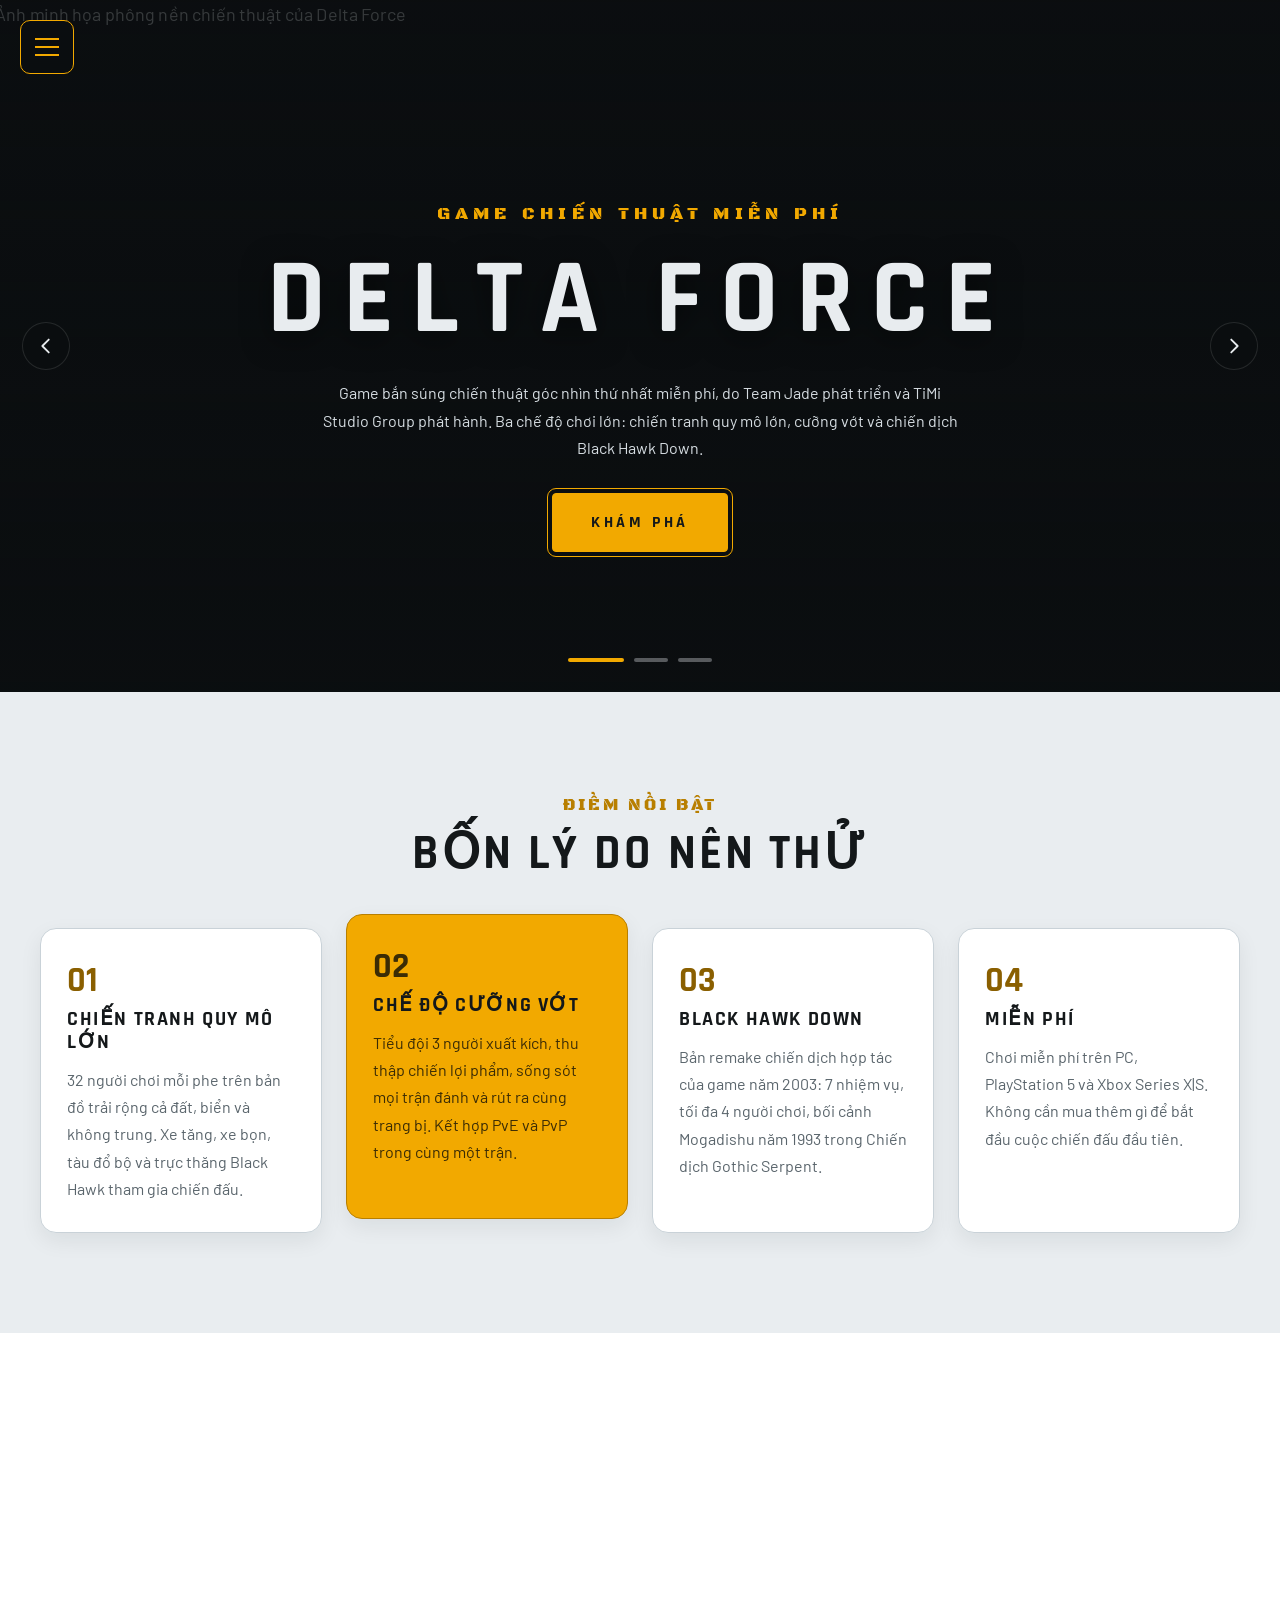
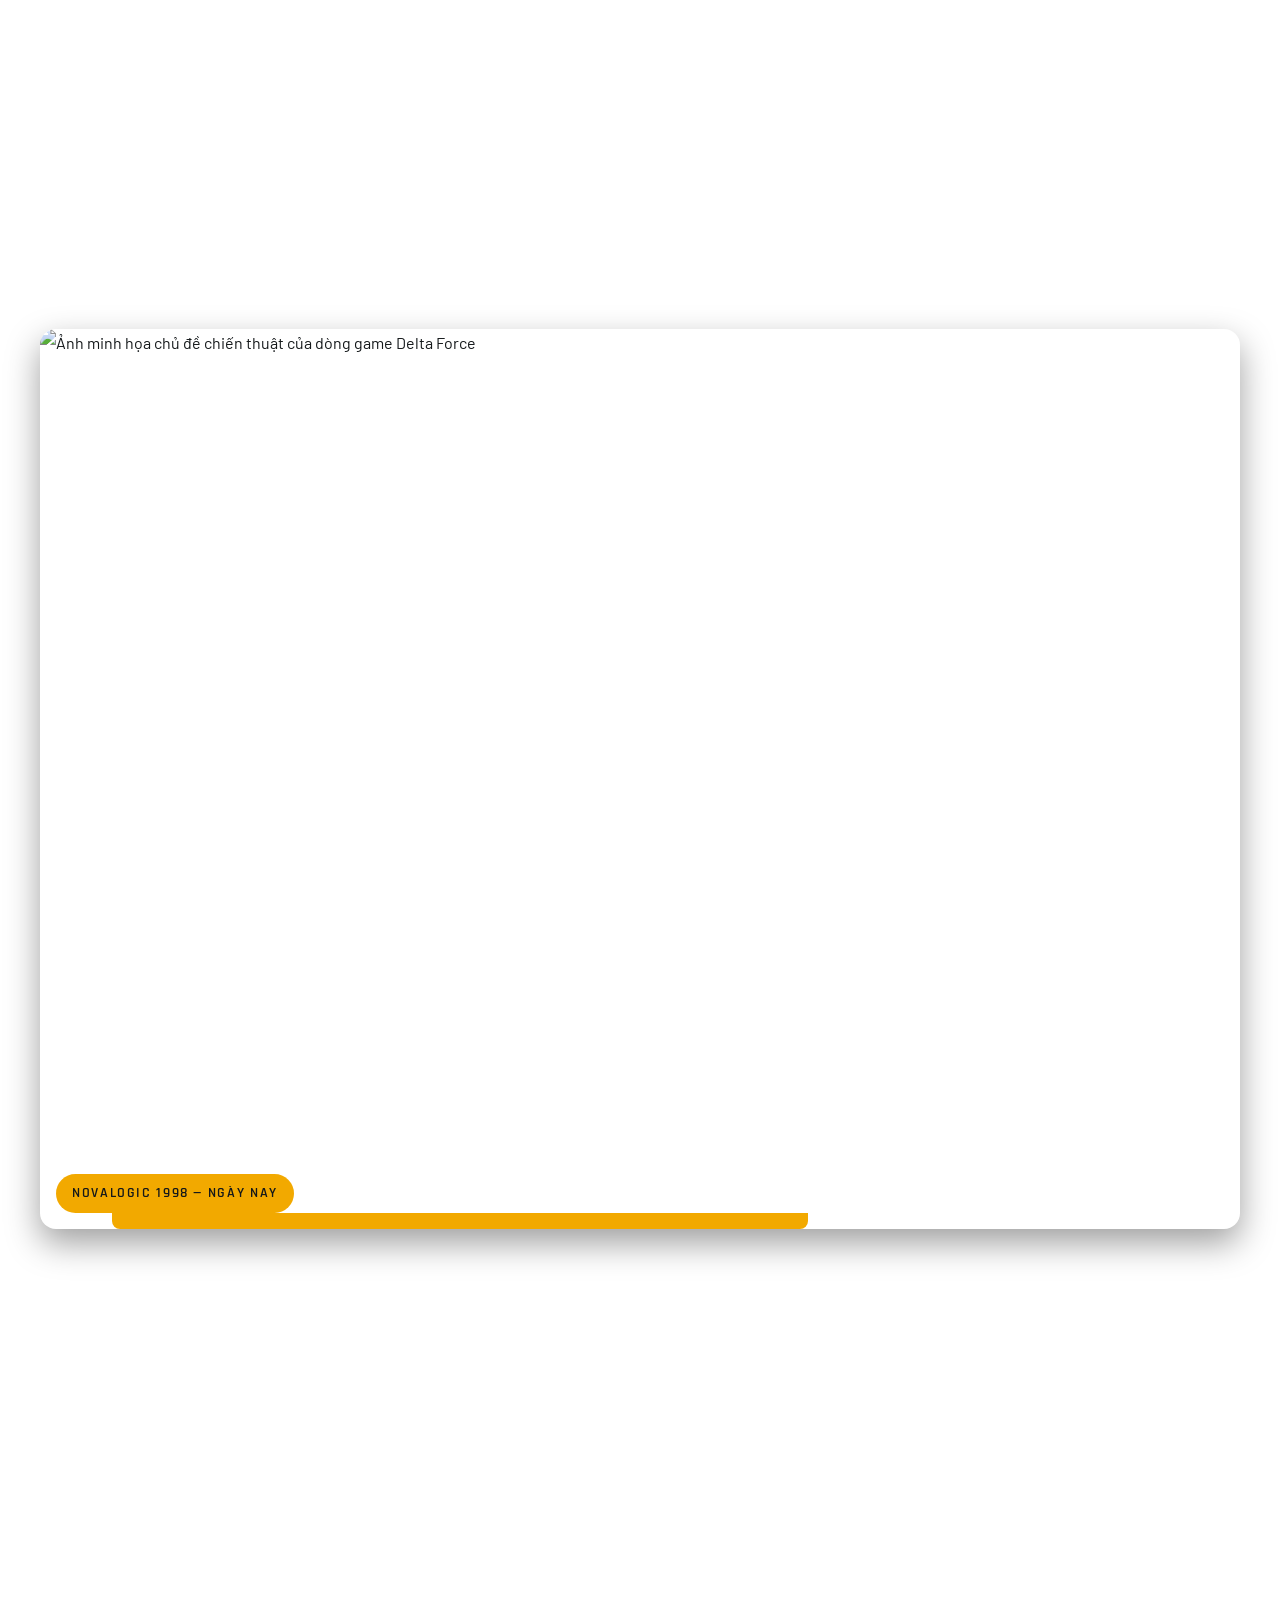
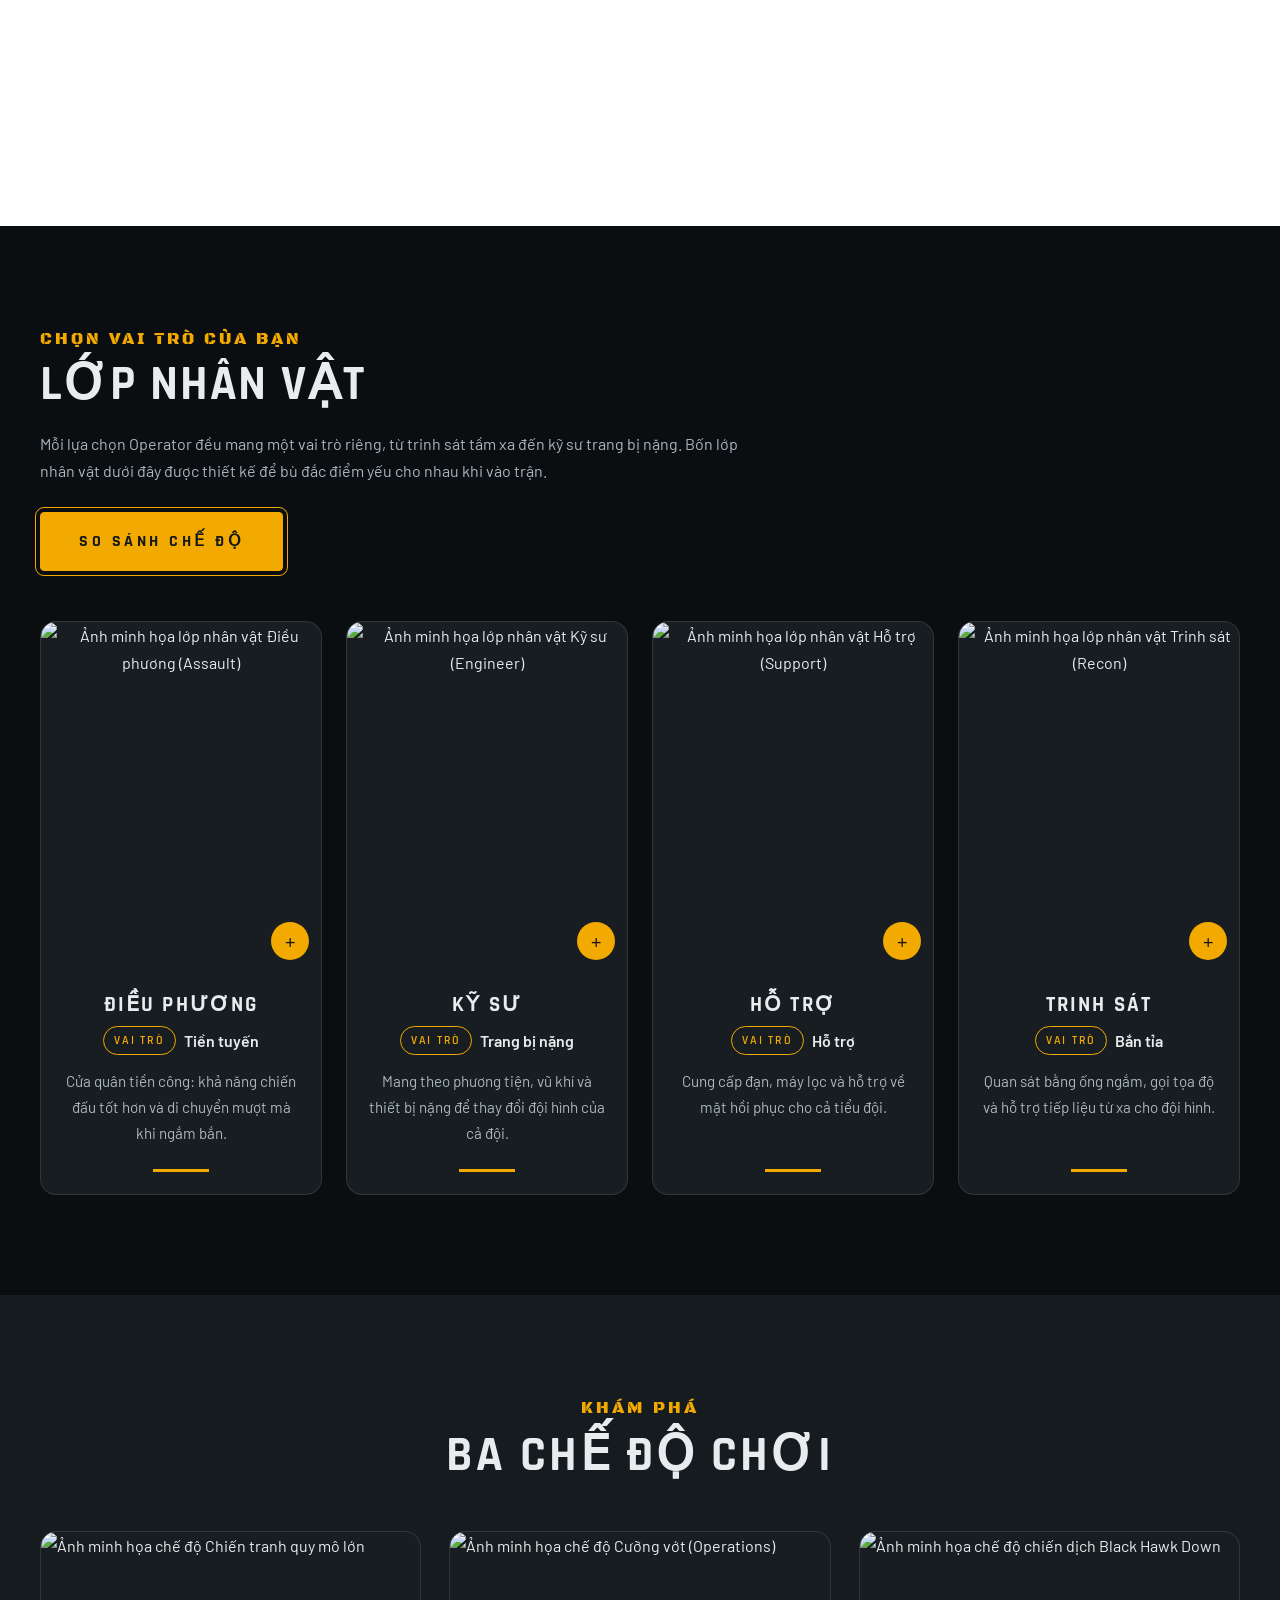
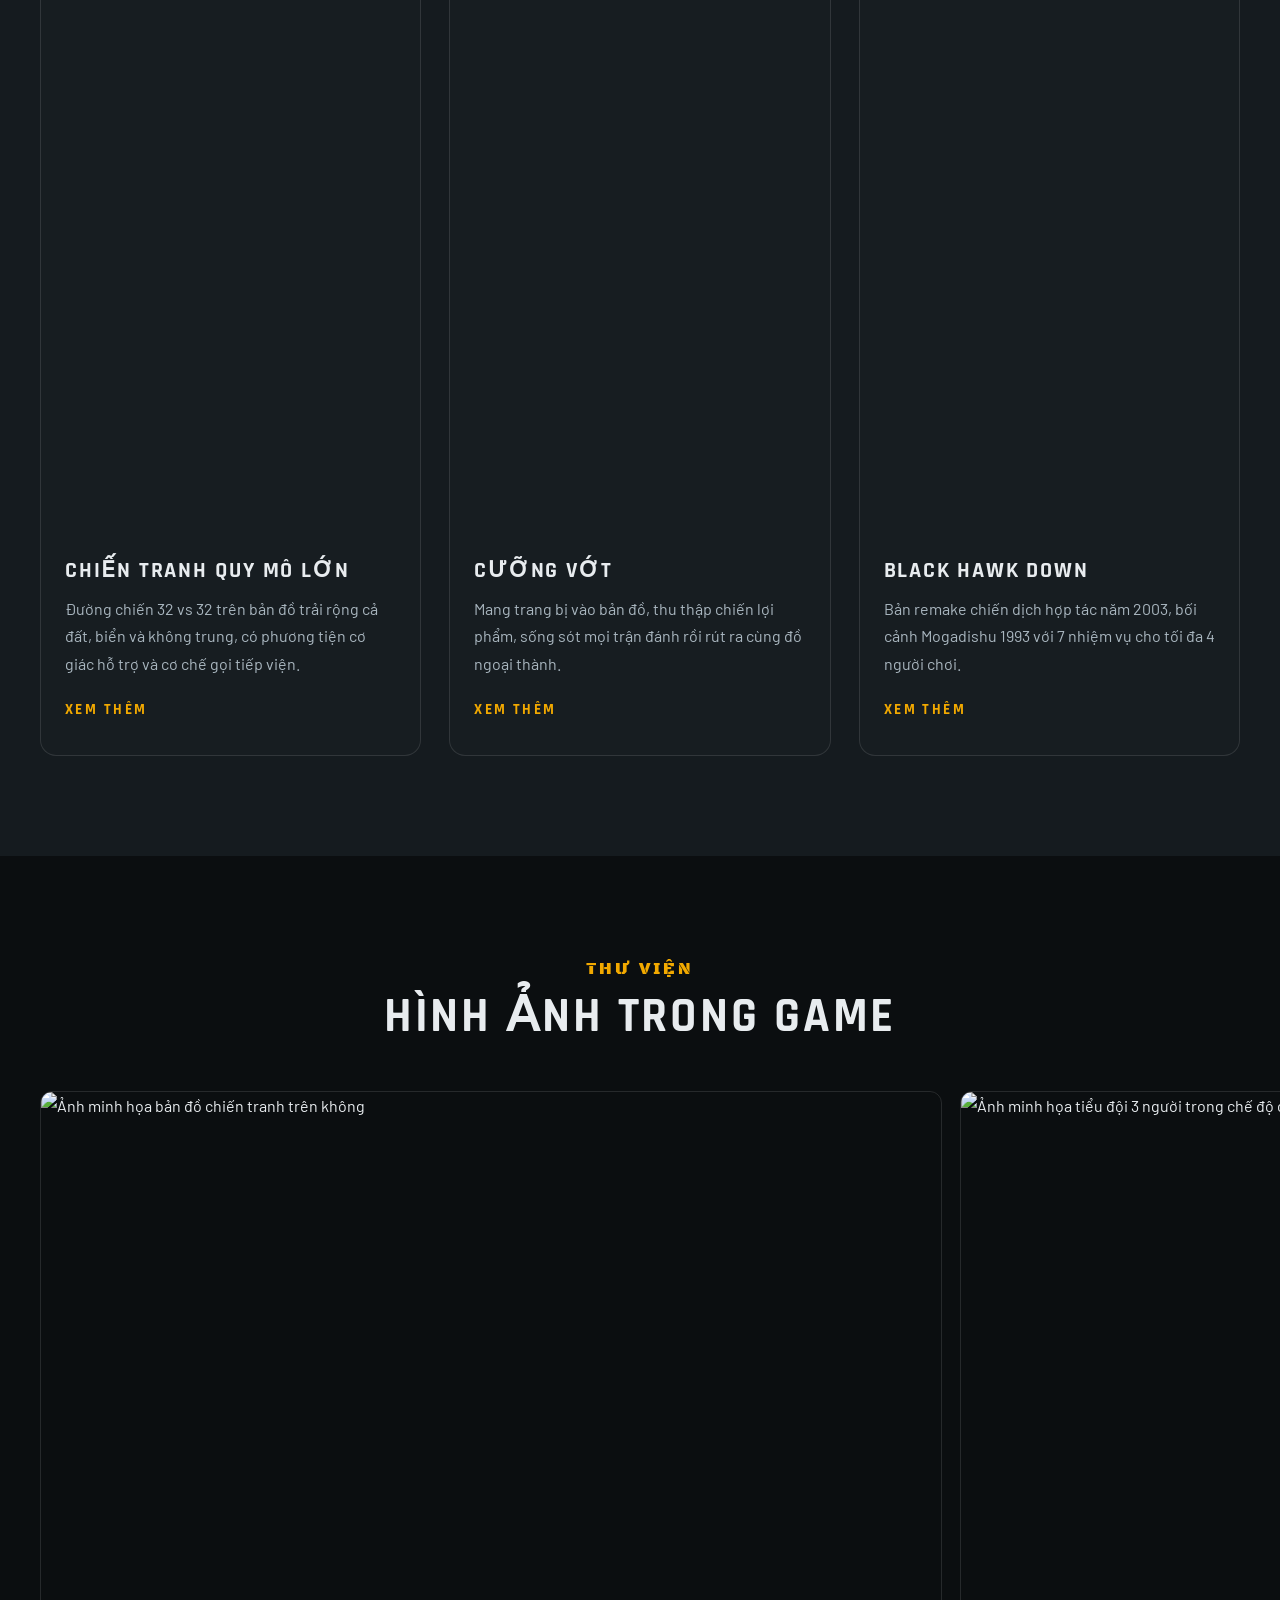
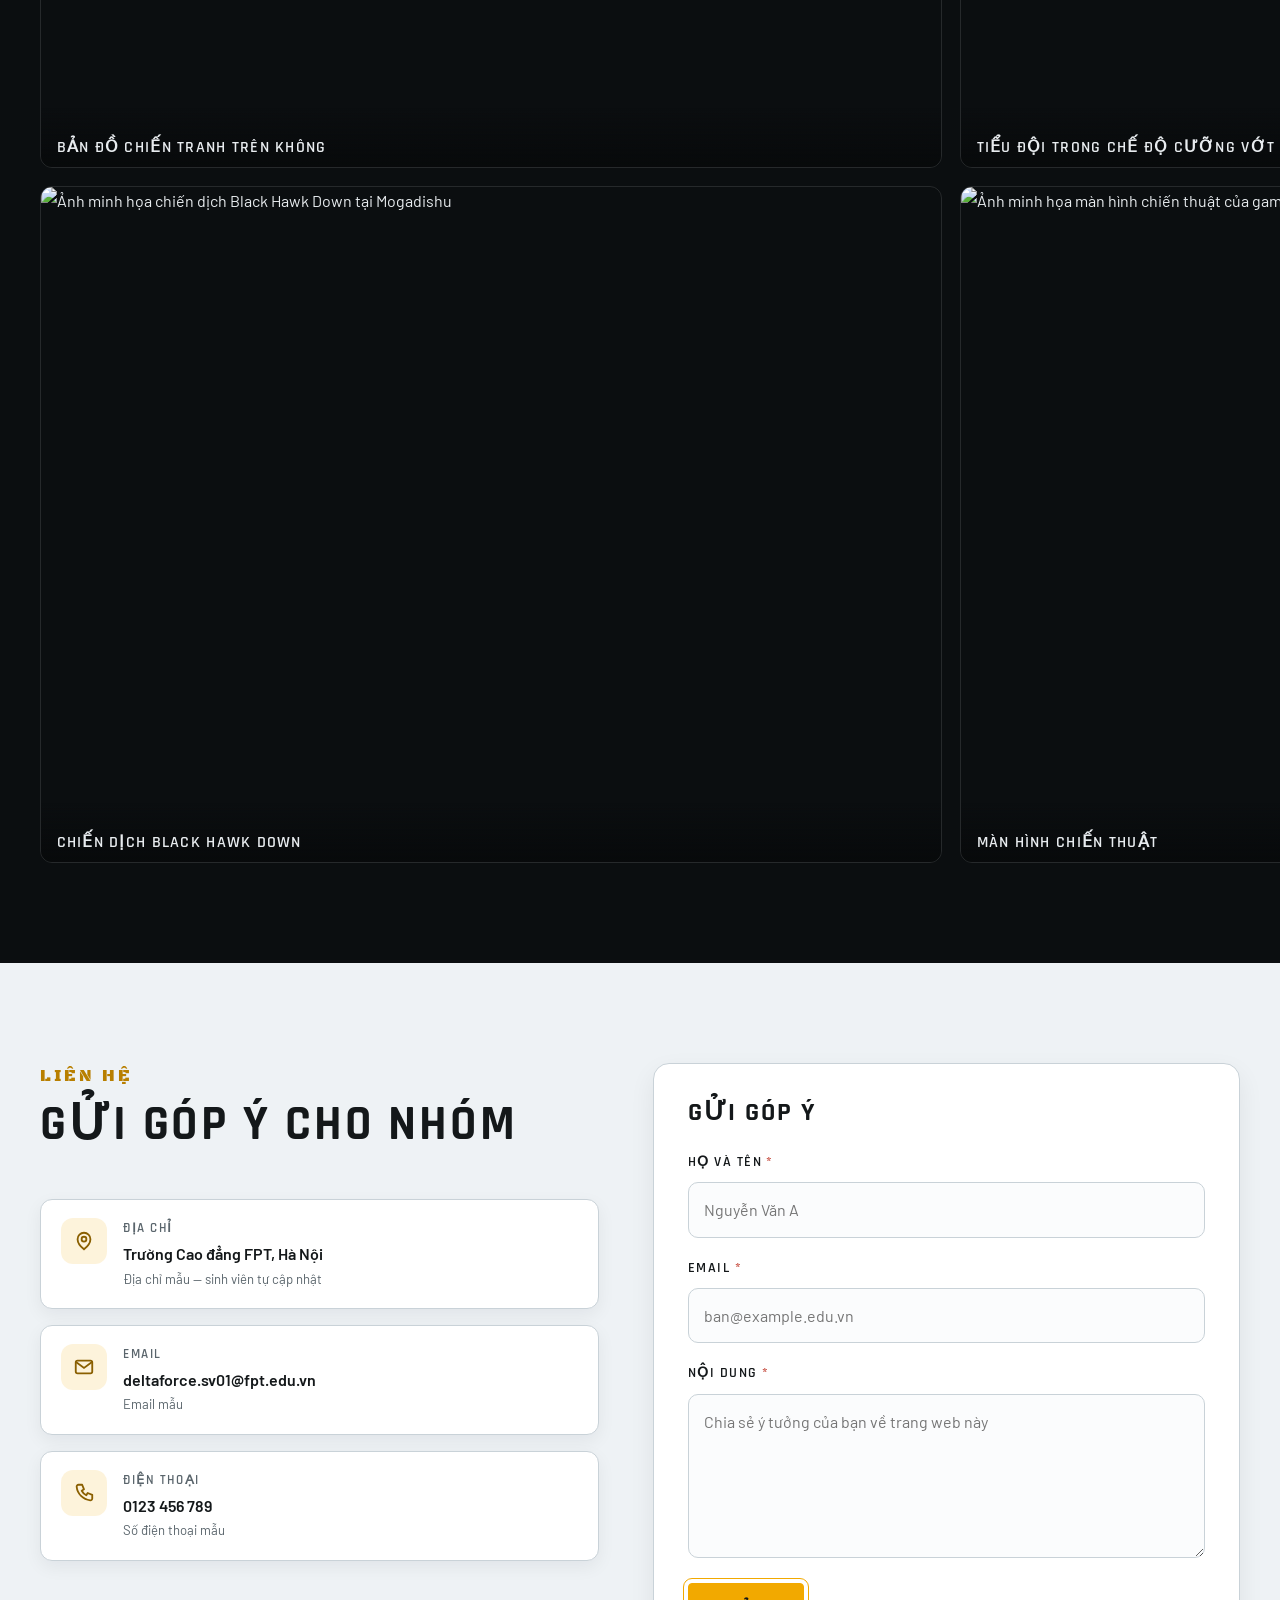
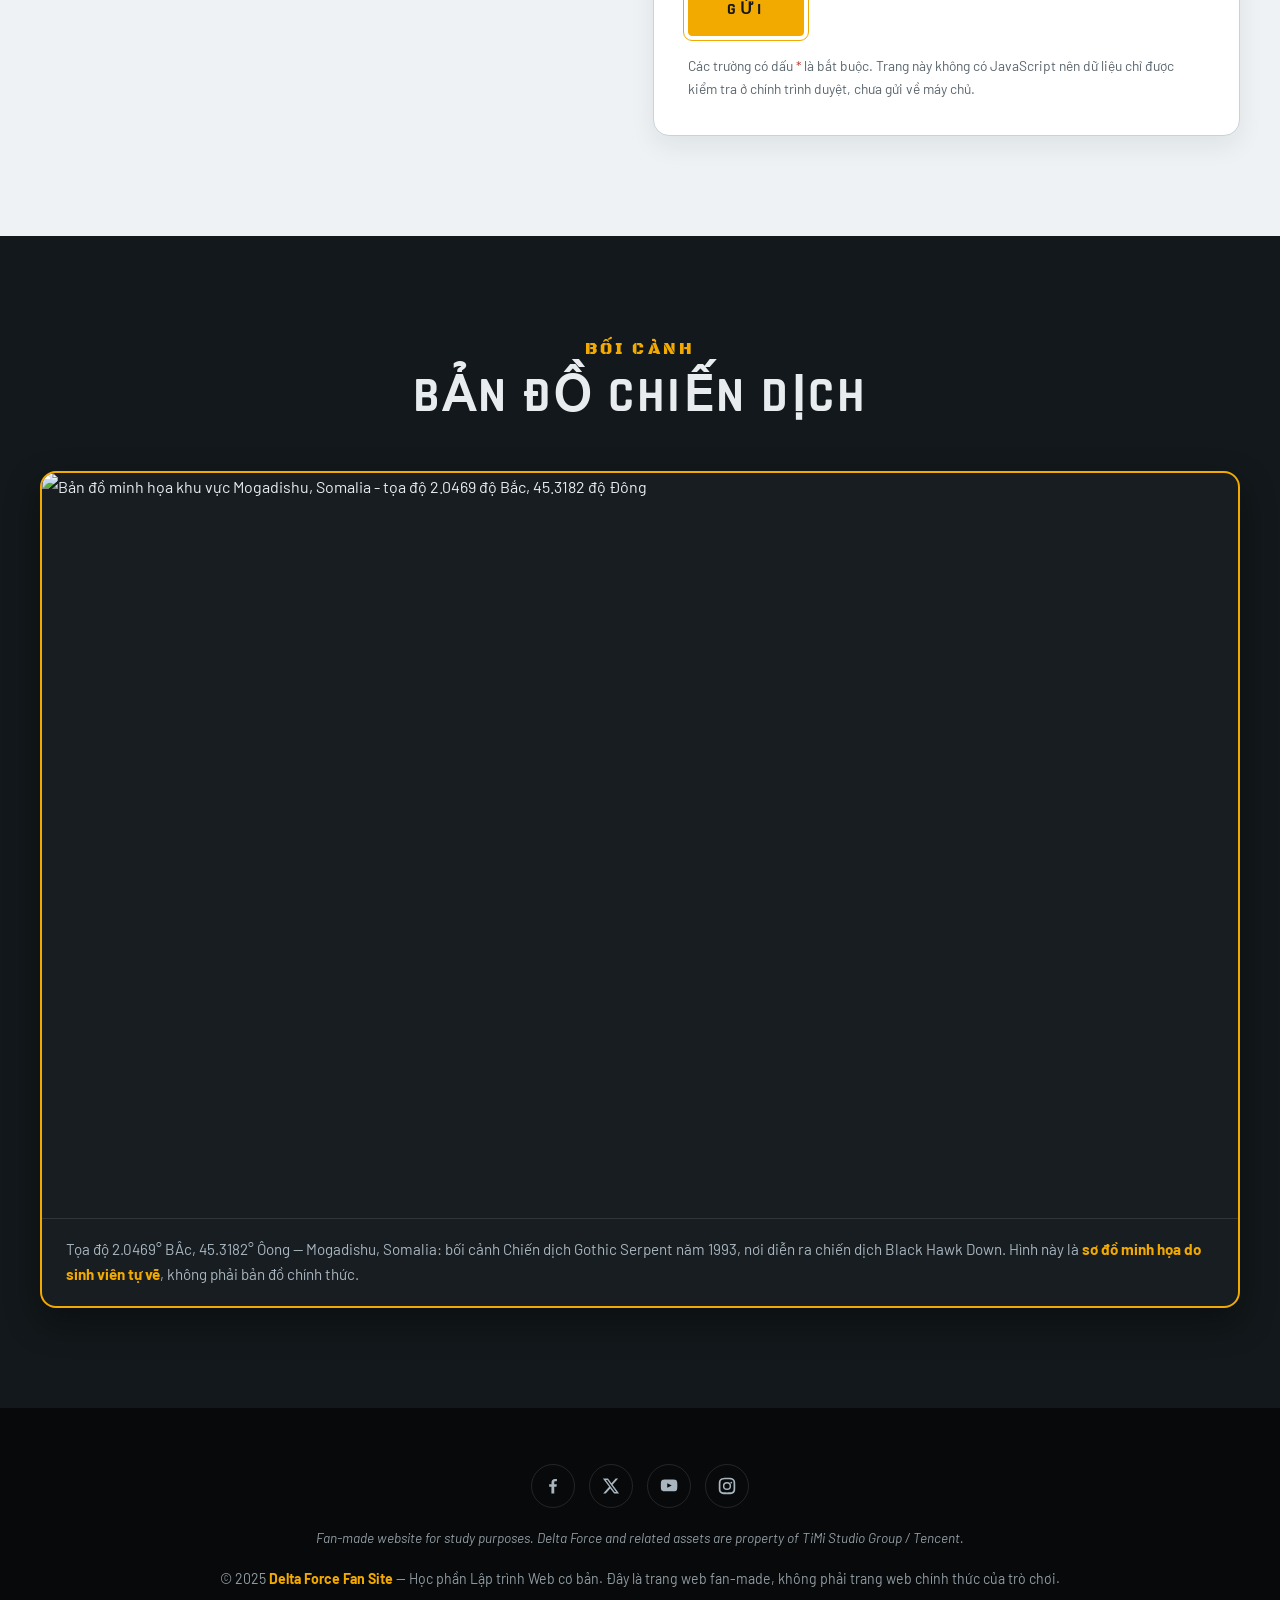
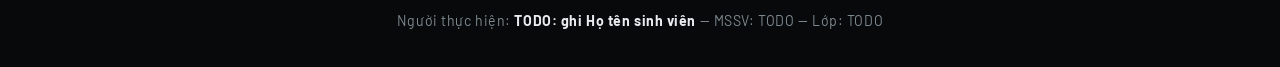
==== commit c4e8012f: "update image" ====
--- a/index.html
+++ b/index.html
@@ -61,16 +61,16 @@
 
                 <div class="hero__slides">
                     <figure class="hero__slide hero__slide--1">
-                        <img class="hero__image" src="images/hero-1.svg"
+                        <img class="hero__image" src="https://cdn-media.sforum.vn/storage/app/media/nhuy/Nhu-Y/tai-game-delta-force-garena-2.jpg"
                             alt="Ảnh minh họa phông nền chiến thuật của Delta Force" width="1600" height="900">
                     </figure>
                     <figure class="hero__slide hero__slide--2">
-                        <img class="hero__image" src="images/hero-2.svg"
+                        <img class="hero__image" src="https://shared.fastly.steamstatic.com/store_item_assets/steam/apps/2507950/192e49c1f0a1a2e1ec524fbbeb041af29de0a4e8/capsule_616x353.jpg?t=1786330120"
                             alt="Ảnh minh họa binh lực di động trong chiến trường Delta Force" width="1600"
                             height="900">
                     </figure>
                     <figure class="hero__slide hero__slide--3">
-                        <img class="hero__image" src="images/hero-3.svg"
+                        <img class="hero__image" src="https://cdn-media.sforum.vn/storage/app/media/phuonganh/delta-force-dat-ky-luc-ve-luong-nguoi-choi-cung-luc.jpg"
                             alt="Ảnh minh họa phong cảnh phục vụ đội ở Delta Force" width="1600" height="900">
                     </figure>
                 </div>
@@ -199,7 +199,7 @@
 
                 <div class="about__media">
                     <figure class="about__figure">
-                        <img class="about__image" src="images/about-main.svg"
+                        <img class="about__image" src="https://cdn.muakey.com/storage/media/1LNq74eJrNHKR0BNCAarLT0e7mzNrtKVedPpDhg2.jpg?hash=426afa10"
                             alt="Ảnh minh họa chủ đề chiến thuật của dòng game Delta Force" width="1200"
                             height="900">
                         <figcaption class="about__badge">NovaLogic 1998 &mdash; ngày nay</figcaption>
@@ -266,7 +266,7 @@
 
                     <li class="class-card">
                         <a class="class-card__media" href="#lop-dieu-phuong">
-                            <img class="class-card__image" src="images/class-assault.svg"
+                            <img class="class-card__image" src="https://gamelade.vn/wp-content/uploads/2024/10/delta-force-hawk-ops-cong-bo-ngay-ra-mat-cho-pc-thumb.jpg"
                                 alt="Ảnh minh họa lớp nhân vật Điều phương (Assault)" width="800" height="1000">
                             <span class="class-card__zoom" aria-hidden="true">+</span>
                         </a>
@@ -284,7 +284,7 @@
 
                     <li class="class-card">
                         <a class="class-card__media" href="#lop-ky-su">
-                            <img class="class-card__image" src="images/class-engineer.svg"
+                            <img class="class-card__image" src="https://encrypted-tbn0.gstatic.com/images?q=tbn:ANd9GcTugOCJu-dEYwmEJjJZSQpOGSAnaVLBidTvftbQ-h4lIfaWn8B4BPmUuag&s=10"
                                 alt="Ảnh minh họa lớp nhân vật Kỹ sư (Engineer)" width="800" height="1000">
                             <span class="class-card__zoom" aria-hidden="true">+</span>
                         </a>
@@ -302,7 +302,7 @@
 
                     <li class="class-card">
                         <a class="class-card__media" href="#lop-ho-tro">
-                            <img class="class-card__image" src="images/class-support.svg"
+                            <img class="class-card__image" src="https://encrypted-tbn0.gstatic.com/images?q=tbn:ANd9GcSRlJ7BvT6oPUDhnPOmd1_uPrVyuOSXHVAeJvtAPhKaSftuq6cUQp7_J-0&s=10"
                                 alt="Ảnh minh họa lớp nhân vật Hỗ trợ (Support)" width="800" height="1000">
                             <span class="class-card__zoom" aria-hidden="true">+</span>
                         </a>
@@ -320,7 +320,7 @@
 
                     <li class="class-card">
                         <a class="class-card__media" href="#lop-trinh-sat">
-                            <img class="class-card__image" src="images/class-recon.svg"
+                            <img class="class-card__image" src="https://encrypted-tbn0.gstatic.com/images?q=tbn:ANd9GcQEyt2CAb7sVM5emlsg86lUben7ew0uciZMYX6aHHLDURZK7AMDMpej3XCO&s=10"
                                 alt="Ảnh minh họa lớp nhân vật Trinh sát (Recon)" width="800" height="1000">
                             <span class="class-card__zoom" aria-hidden="true">+</span>
                         </a>
@@ -393,7 +393,7 @@
 
                     <li class="mode-card">
                         <figure class="mode-card__media">
-                            <img class="mode-card__image" src="images/mode-warfare.svg"
+                            <img class="mode-card__image" src="https://maytinhre.vn/wp-content/uploads/2025/08/delta-force-06.jpg"
                                 alt="Ảnh minh họa chế độ Chiến tranh quy mô lớn" width="900" height="600">
                         </figure>
                         <div class="mode-card__body">
@@ -408,7 +408,7 @@
 
                     <li class="mode-card">
                         <figure class="mode-card__media">
-                            <img class="mode-card__image" src="images/mode-operations.svg"
+                            <img class="mode-card__image" src="https://hoanghamobile.com/tin-tuc/wp-content/uploads/2025/08/operation-delta-force-thumb.jpg"
                                 alt="Ảnh minh họa chế độ Cưỡng vớt (Operations)" width="900" height="600">
                         </figure>
                         <div class="mode-card__body">
@@ -423,7 +423,7 @@
 
                     <li class="mode-card">
                         <figure class="mode-card__media">
-                            <img class="mode-card__image" src="images/mode-campaign.svg"
+                            <img class="mode-card__image" src="https://encrypted-tbn0.gstatic.com/images?q=tbn:ANd9GcQJR6aPDIB5blIa_VQRadprkZB8G0Y_ccbUv8EPNJYAtyxXlZmYdDUCsEw&s=10"
                                 alt="Ảnh minh họa chế độ chiến dịch Black Hawk Down" width="900" height="600">
                         </figure>
                         <div class="mode-card__body">
@@ -451,14 +451,14 @@
                 <ul class="gallery__list">
                     <li class="gallery__item">
                         <a class="gallery__link" href="#anh-1">
-                            <img class="gallery__image" src="images/gallery-1.svg"
+                            <img class="gallery__image" src="https://cdn2.unrealengine.com/delta-force-feature-black-hawk-down-1-1920x1080-3427a900d117.jpg"
                                 alt="Ảnh minh họa bản đồ chiến tranh trên không" width="900" height="675">
                             <span class="gallery__caption">Bản đồ chiến tranh trên không</span>
                         </a>
                     </li>
                     <li class="gallery__item">
                         <a class="gallery__link" href="#anh-2">
-                            <img class="gallery__image" src="images/gallery-2.svg"
+                            <img class="gallery__image" src="https://cdn-media.sforum.vn/storage/app/media/quangduy/warfare-delta-force-gameplay-ava-1.jpg"
                                 alt="Ảnh minh họa tiểu đội 3 người trong chế độ cưỡng vớt" width="900"
                                 height="675">
                             <span class="gallery__caption">Tiểu đội trong chế độ cưỡng vớt</span>
@@ -466,14 +466,14 @@
                     </li>
                     <li class="gallery__item">
                         <a class="gallery__link" href="#anh-3">
-                            <img class="gallery__image" src="images/gallery-3.svg"
+                            <img class="gallery__image" src="https://cdn-media.sforum.vn/storage/app/media/phuonganh/phuonganh/delta-force-map-6.jpg"
                                 alt="Ảnh minh họa xe bọn tiến công trên bản đồ rộng" width="900" height="675">
                             <span class="gallery__caption">Phương tiện cơ giác tiến công</span>
                         </a>
                     </li>
                     <li class="gallery__item">
                         <a class="gallery__link" href="#anh-4">
-                            <img class="gallery__image" src="images/gallery-4.svg"
+                            <img class="gallery__image" src="https://web.df.garena.com/02_h5/240923_official_website/vi/pc/gamemode_bg_03.jpg"
                                 alt="Ảnh minh họa chiến dịch Black Hawk Down tại Mogadishu" width="900"
                                 height="675">
                             <span class="gallery__caption">Chiến dịch Black Hawk Down</span>
@@ -481,14 +481,14 @@
                     </li>
                     <li class="gallery__item">
                         <a class="gallery__link" href="#anh-5">
-                            <img class="gallery__image" src="images/gallery-5.svg"
+                            <img class="gallery__image" src="https://sm.ign.com/t/ign_za/video/d/delta-forc/delta-force-hawk-ops-official-ascension-map-overview-trailer_s749.1280.png"
                                 alt="Ảnh minh họa màn hình chiến thuật của game" width="900" height="675">
                             <span class="gallery__caption">Màn hình chiến thuật</span>
                         </a>
                     </li>
                     <li class="gallery__item">
                         <a class="gallery__link" href="#anh-6">
-                            <img class="gallery__image" src="images/gallery-6.svg"
+                            <img class="gallery__image" src="https://encrypted-tbn0.gstatic.com/images?q=tbn:ANd9GcTc9Z0teZsjcC3MJPZM0XqBwGYOx5kqVYBPnbV1WdD5JQ&s=10"
                                 alt="Ảnh minh họa giao diện chọn nhân vật Operator" width="900" height="675">
                             <span class="gallery__caption">Giao diện chọn Operator</span>
                         </a>
@@ -676,7 +676,7 @@
                 </header>
 
                 <figure class="map__frame">
-                    <img class="map__image" src="images/map-mogadishu.svg"
+                    <img class="map__image" src="https://encrypted-tbn0.gstatic.com/images?q=tbn:ANd9GcQ_68EZ2M8xYpHfB1-2LxRqIVzfKQG515C_Ihoac0o2SrqzqYJ830a7PSs&s=10"
                         alt="Bản đồ minh họa khu vực Mogadishu, Somalia - tọa độ 2.0469 độ Bắc, 45.3182 độ Đông"
                         width="900" height="560">
                     <figcaption class="map__caption">
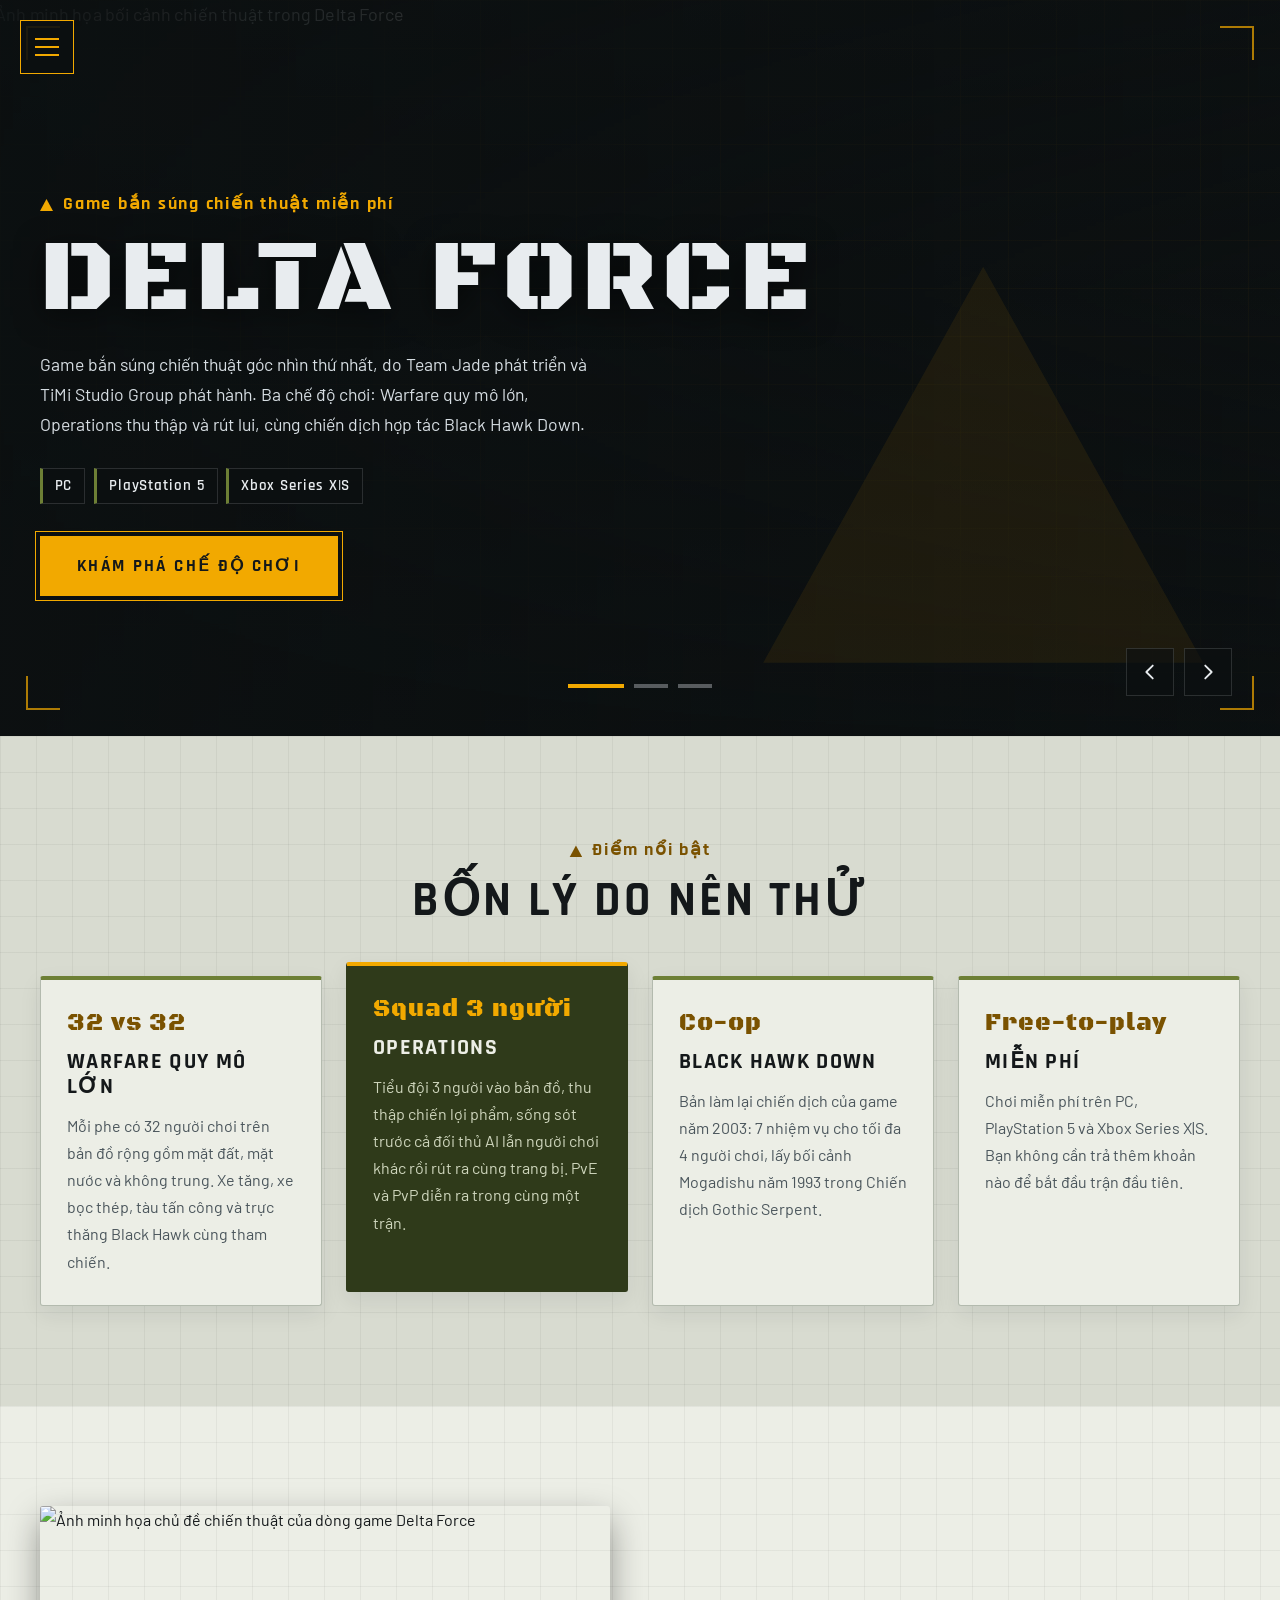
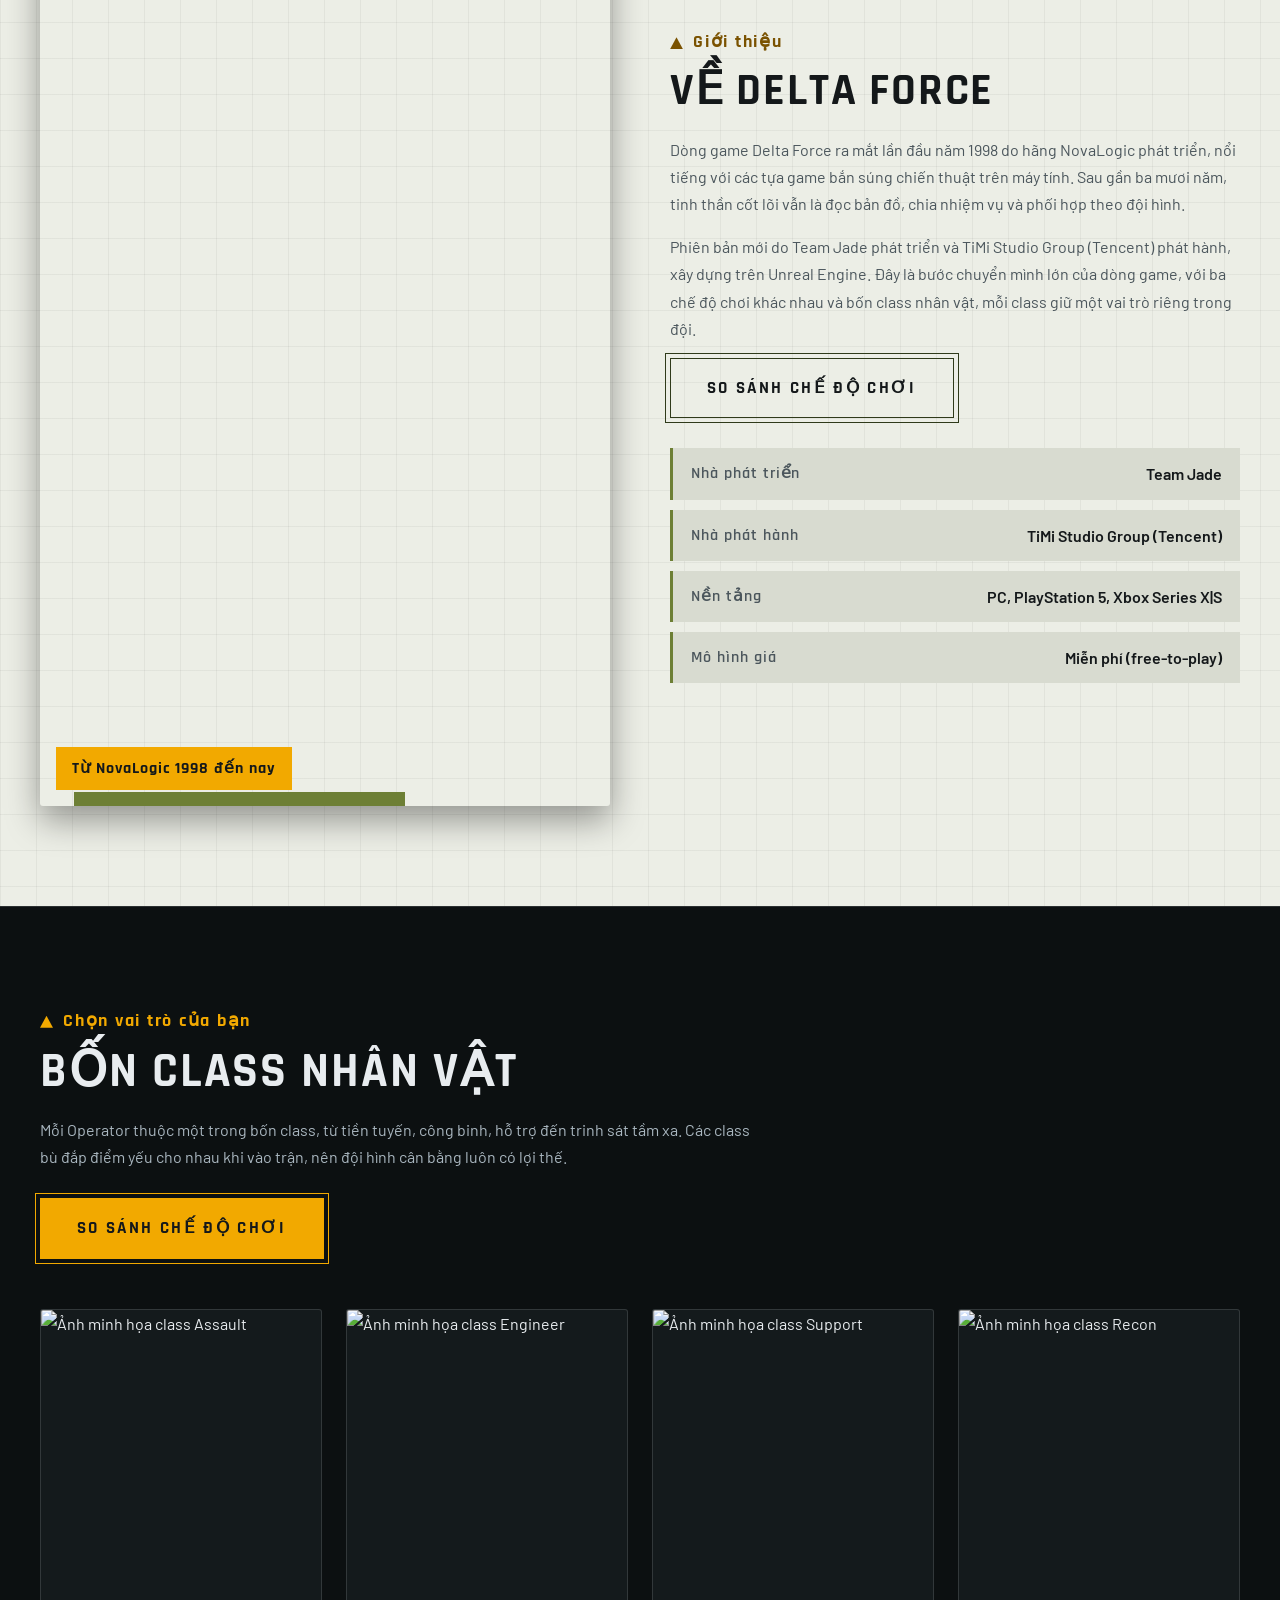
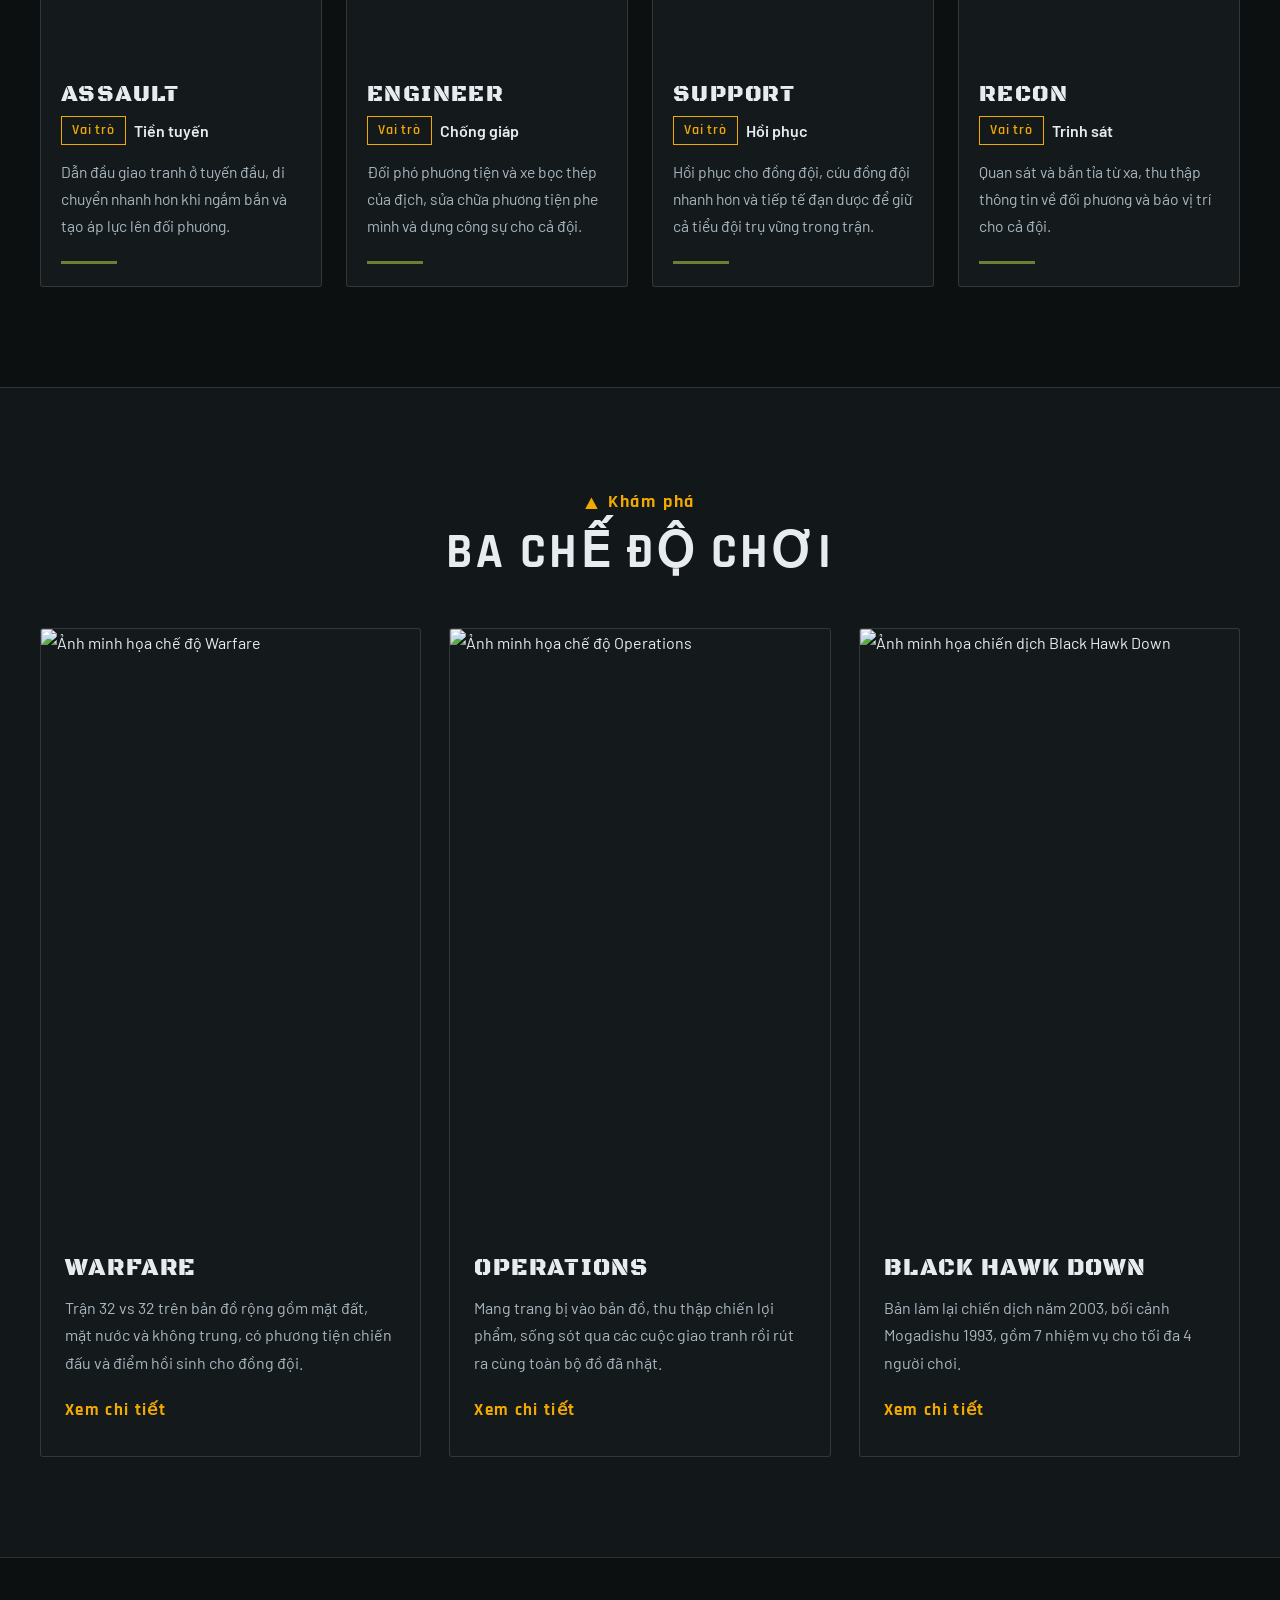
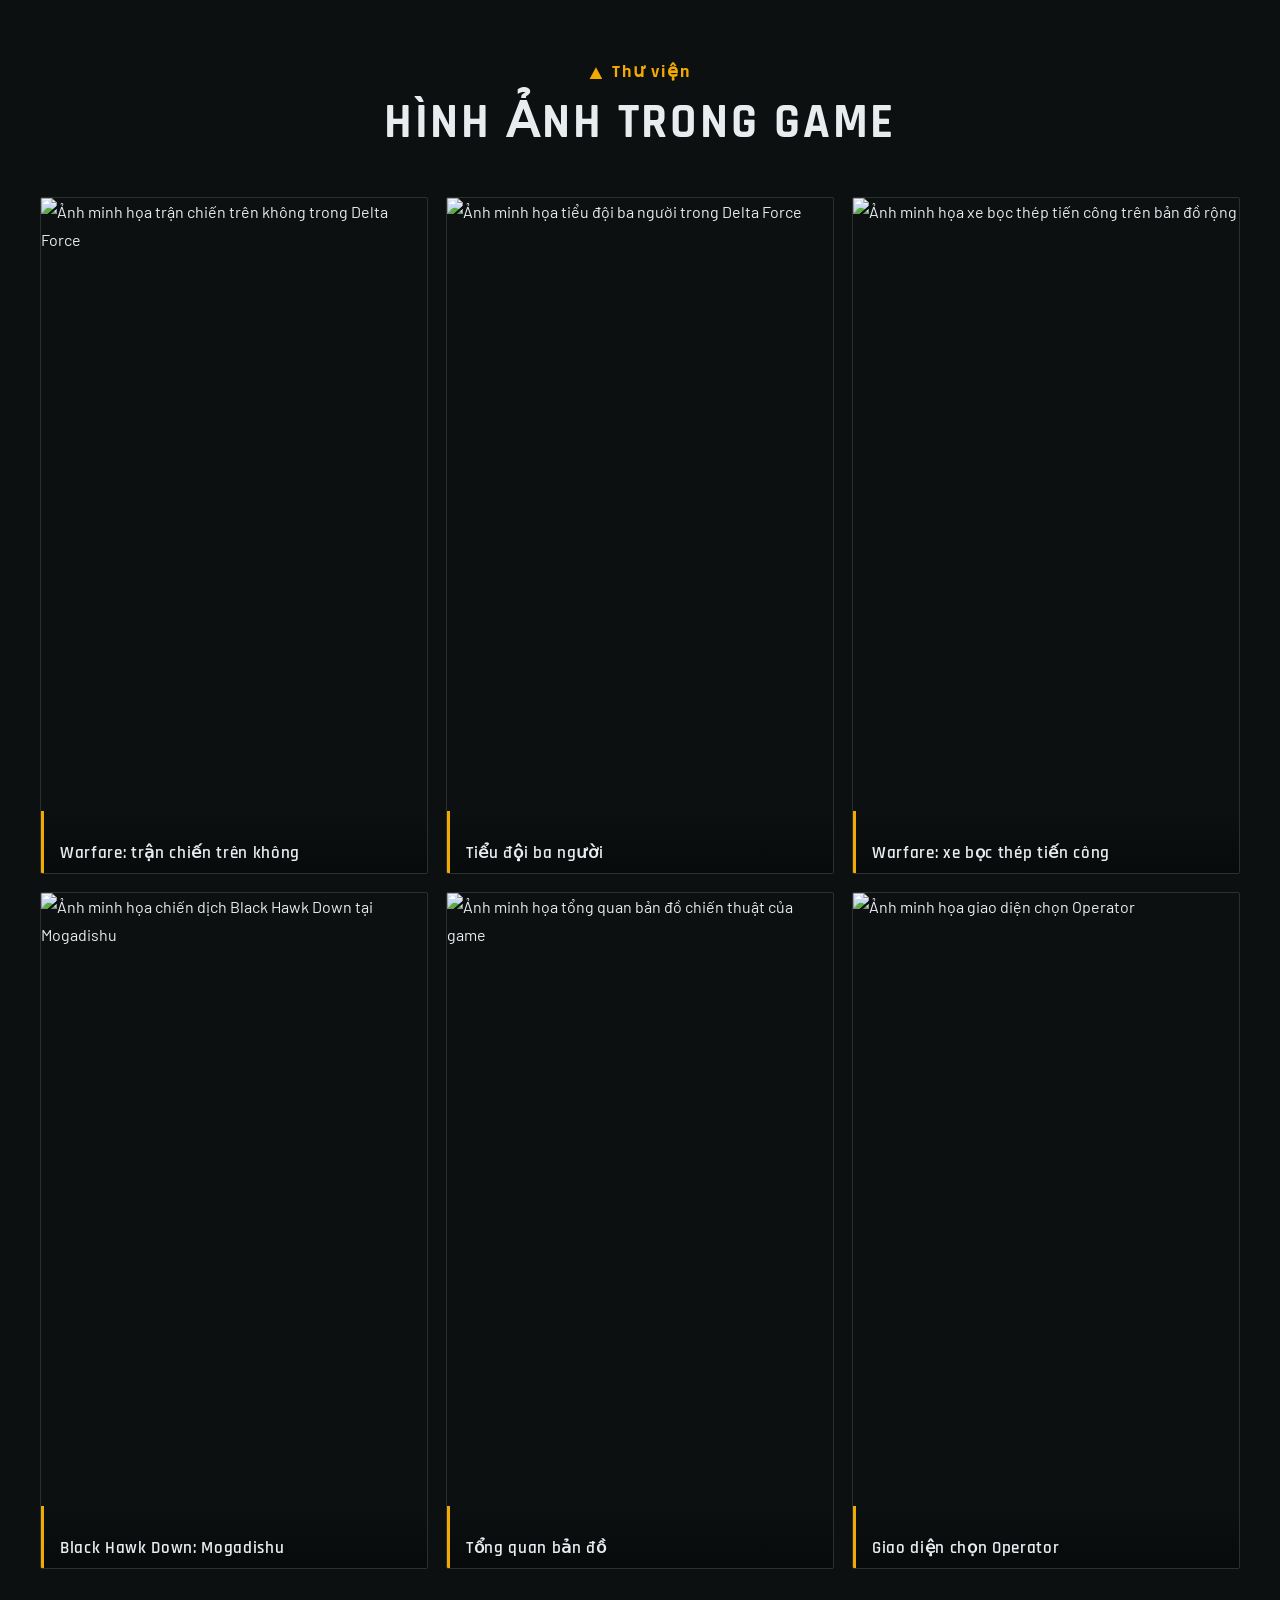
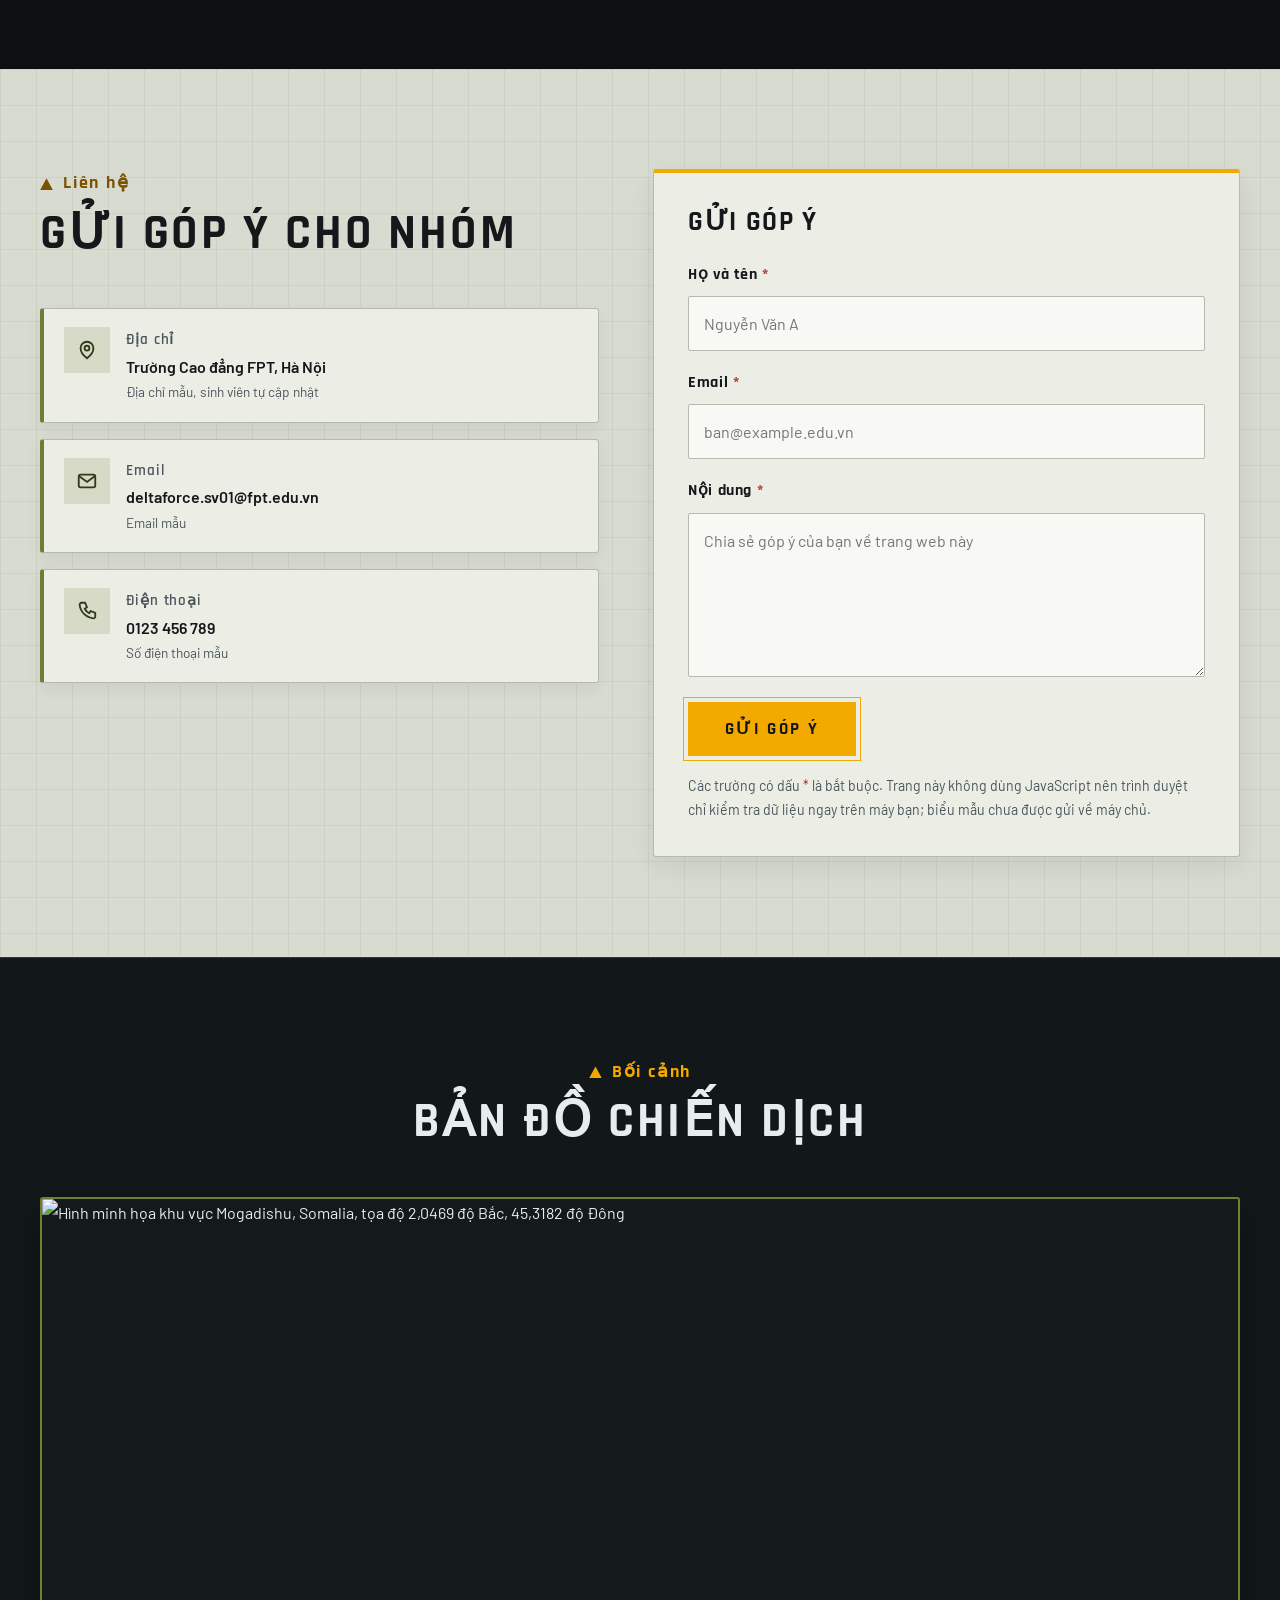
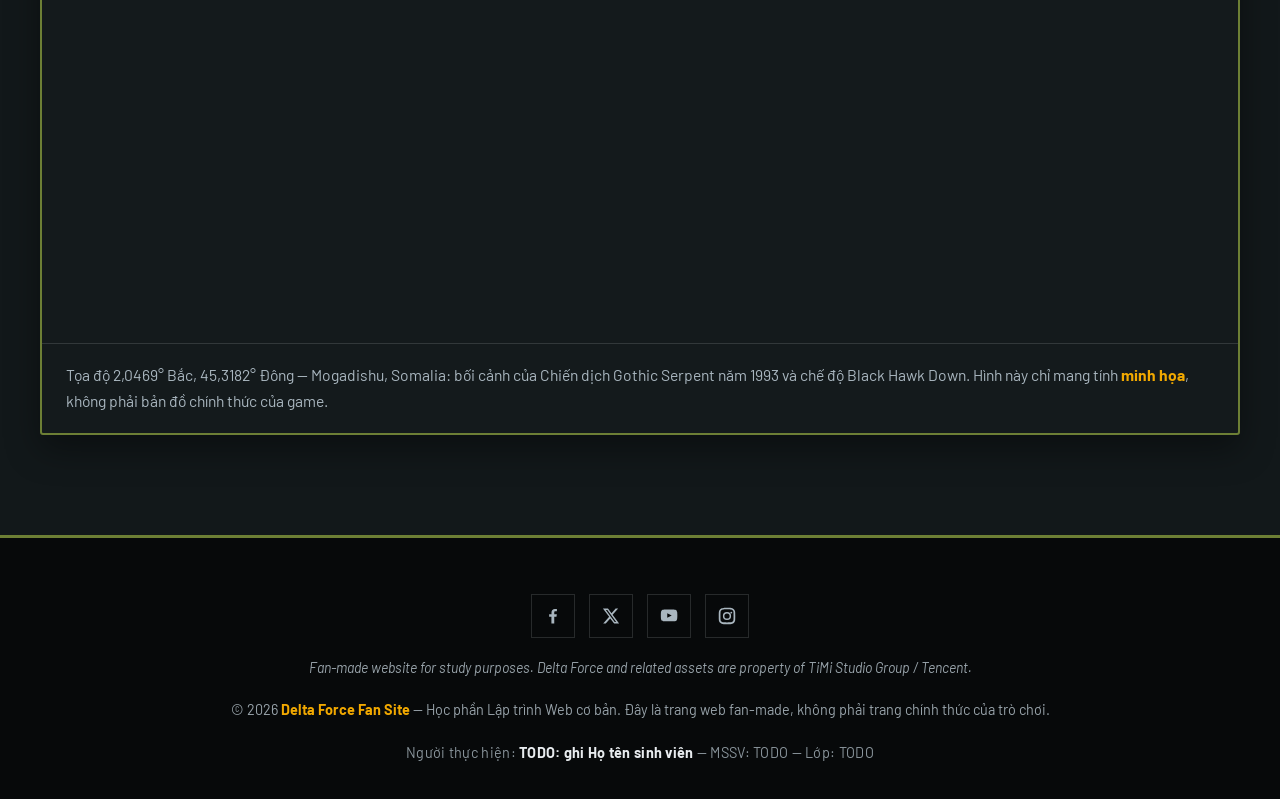
==== commit f93c7e1e: "updated" ====
--- a/index.html
+++ b/index.html
@@ -5,10 +5,10 @@
     <meta charset="UTF-8">
     <meta name="viewport" content="width=device-width, initial-scale=1.0">
     <meta name="description"
-        content="Delta Force - game bắn chiến thuật góc nhìn thứ nhất miễn phí do Team Jade phát triển và TiMi Studio Group phát hành. Tìm hiểu các chế độ chơi và lớp nhân vật.">
+        content="Delta Force: game bắn súng chiến thuật góc nhìn thứ nhất miễn phí do Team Jade phát triển và TiMi Studio Group phát hành. Tìm hiểu ba chế độ Warfare, Operations, Black Hawk Down và bốn class Assault, Engineer, Support, Recon.">
     <meta name="author" content="Sinh viên - Học phần Lập trình Web cơ bản">
-    <meta name="theme-color" content="#0b0e10">
-    <title>Delta Force | Game bắn chiến thuật miễn phí - Fan-made</title>
+    <meta name="theme-color" content="#0c1011">
+    <title>Delta Force | Game bắn súng chiến thuật miễn phí (fan-made)</title>
 
     <!-- Y1: CSS ngoài - file CSS chính (style.css) và file responsive (responsive.css) -->
     <link rel="preconnect" href="https://fonts.googleapis.com">
@@ -37,7 +37,7 @@
                 <li class="site-nav__item"><a class="site-nav__link" href="#top">Trang chủ</a></li>
                 <li class="site-nav__item"><a class="site-nav__link" href="#tinh-nang">Tính năng</a></li>
                 <li class="site-nav__item"><a class="site-nav__link" href="#gioi-thieu">Giới thiệu</a></li>
-                <li class="site-nav__item"><a class="site-nav__link" href="#lop-nhan-vat">Lớp nhân vật</a></li>
+                <li class="site-nav__item"><a class="site-nav__link" href="#lop-nhan-vat">Class nhân vật</a></li>
                 <li class="site-nav__item"><a class="site-nav__link" href="#che-do">Chế độ chơi</a></li>
                 <li class="site-nav__item"><a class="site-nav__link" href="#thu-vien">Thư viện</a></li>
                 <li class="site-nav__item"><a class="site-nav__link" href="#lien-he">Liên hệ</a></li>
@@ -62,16 +62,16 @@
                 <div class="hero__slides">
                     <figure class="hero__slide hero__slide--1">
                         <img class="hero__image" src="https://cdn-media.sforum.vn/storage/app/media/nhuy/Nhu-Y/tai-game-delta-force-garena-2.jpg"
-                            alt="Ảnh minh họa phông nền chiến thuật của Delta Force" width="1600" height="900">
+                            alt="Ảnh minh họa bối cảnh chiến thuật trong Delta Force" width="1600" height="900">
                     </figure>
                     <figure class="hero__slide hero__slide--2">
                         <img class="hero__image" src="https://shared.fastly.steamstatic.com/store_item_assets/steam/apps/2507950/192e49c1f0a1a2e1ec524fbbeb041af29de0a4e8/capsule_616x353.jpg?t=1786330120"
-                            alt="Ảnh minh họa binh lực di động trong chiến trường Delta Force" width="1600"
+                            alt="Ảnh minh họa lực lượng và phương tiện trên chiến trường Delta Force" width="1600"
                             height="900">
                     </figure>
                     <figure class="hero__slide hero__slide--3">
                         <img class="hero__image" src="https://cdn-media.sforum.vn/storage/app/media/phuonganh/delta-force-dat-ky-luc-ve-luong-nguoi-choi-cung-luc.jpg"
-                            alt="Ảnh minh họa phong cảnh phục vụ đội ở Delta Force" width="1600" height="900">
+                            alt="Ảnh minh họa trận đấu quy mô lớn trong Delta Force" width="1600" height="900">
                     </figure>
                 </div>
 
@@ -80,59 +80,52 @@
                 <!-- Nút trước / sau: phải dùng <label for> chứ không dùng <a href>,
                      vì chỉ label mới tick được radio (đổi #target không đổi trạng thái radio) -->
                 <label class="hero__arrow hero__arrow--prev hero__arrow--prev-1" for="s3"
-                    aria-label="Xem ảnh trước">
-                    <svg viewBox="0 0 24 24" width="22" height="22" aria-hidden="true" focusable="false">
+                    aria-label="Xem ảnh trước"><svg viewBox="0 0 24 24" width="22" height="22" aria-hidden="true" focusable="false">
                         <path d="M15 5l-7 7 7 7" fill="none" stroke="currentColor" stroke-width="2"
                             stroke-linecap="round" stroke-linejoin="round" />
-                    </svg>
-                </label>
+                    </svg></label>
                 <label class="hero__arrow hero__arrow--prev hero__arrow--prev-2" for="s1"
-                    aria-label="Xem ảnh trước">
-                    <svg viewBox="0 0 24 24" width="22" height="22" aria-hidden="true" focusable="false">
+                    aria-label="Xem ảnh trước"><svg viewBox="0 0 24 24" width="22" height="22" aria-hidden="true" focusable="false">
                         <path d="M15 5l-7 7 7 7" fill="none" stroke="currentColor" stroke-width="2"
                             stroke-linecap="round" stroke-linejoin="round" />
-                    </svg>
-                </label>
+                    </svg></label>
                 <label class="hero__arrow hero__arrow--prev hero__arrow--prev-3" for="s2"
-                    aria-label="Xem ảnh trước">
-                    <svg viewBox="0 0 24 24" width="22" height="22" aria-hidden="true" focusable="false">
+                    aria-label="Xem ảnh trước"><svg viewBox="0 0 24 24" width="22" height="22" aria-hidden="true" focusable="false">
                         <path d="M15 5l-7 7 7 7" fill="none" stroke="currentColor" stroke-width="2"
                             stroke-linecap="round" stroke-linejoin="round" />
-                    </svg>
-                </label>
+                    </svg></label>
 
                 <label class="hero__arrow hero__arrow--next hero__arrow--next-1" for="s2"
-                    aria-label="Xem ảnh tiếp theo">
-                    <svg viewBox="0 0 24 24" width="22" height="22" aria-hidden="true" focusable="false">
+                    aria-label="Xem ảnh tiếp theo"><svg viewBox="0 0 24 24" width="22" height="22" aria-hidden="true" focusable="false">
                         <path d="M9 5l7 7-7 7" fill="none" stroke="currentColor" stroke-width="2"
                             stroke-linecap="round" stroke-linejoin="round" />
-                    </svg>
-                </label>
+                    </svg></label>
                 <label class="hero__arrow hero__arrow--next hero__arrow--next-2" for="s3"
-                    aria-label="Xem ảnh tiếp theo">
-                    <svg viewBox="0 0 24 24" width="22" height="22" aria-hidden="true" focusable="false">
+                    aria-label="Xem ảnh tiếp theo"><svg viewBox="0 0 24 24" width="22" height="22" aria-hidden="true" focusable="false">
                         <path d="M9 5l7 7-7 7" fill="none" stroke="currentColor" stroke-width="2"
                             stroke-linecap="round" stroke-linejoin="round" />
-                    </svg>
-                </label>
+                    </svg></label>
                 <label class="hero__arrow hero__arrow--next hero__arrow--next-3" for="s1"
-                    aria-label="Xem ảnh tiếp theo">
-                    <svg viewBox="0 0 24 24" width="22" height="22" aria-hidden="true" focusable="false">
+                    aria-label="Xem ảnh tiếp theo"><svg viewBox="0 0 24 24" width="22" height="22" aria-hidden="true" focusable="false">
                         <path d="M9 5l7 7-7 7" fill="none" stroke="currentColor" stroke-width="2"
                             stroke-linecap="round" stroke-linejoin="round" />
-                    </svg>
-                </label>
+                    </svg></label>
 
                 <div class="container hero__content">
                     <!-- Y2: hiệu ứng vào tại nội dung tiêu đề -->
-                    <p class="hero__kicker">Game chiến thuật miễn phí</p>
+                    <p class="hero__kicker">Game bắn súng chiến thuật miễn phí</p>
                     <h1 class="hero__title">Delta Force</h1>
                     <p class="hero__desc">
-                        Game bắn súng chiến thuật góc nhìn thứ nhất miễn phí, do Team Jade phát triển
-                        và TiMi Studio Group phát hành. Ba chế độ chơi lớn: chiến tranh quy mô lớn,
-                        cưỡng vớt và chiến dịch Black Hawk Down.
+                        Game bắn súng chiến thuật góc nhìn thứ nhất, do Team Jade phát triển và
+                        TiMi Studio Group phát hành. Ba chế độ chơi: Warfare quy mô lớn, Operations
+                        thu thập và rút lui, cùng chiến dịch hợp tác Black Hawk Down.
                     </p>
-                    <a class="btn btn--accent" href="#che-do">Khám phá</a>
+                    <ul class="hero__platforms" aria-label="Nền tảng hỗ trợ">
+                        <li class="hero__platform">PC</li>
+                        <li class="hero__platform">PlayStation 5</li>
+                        <li class="hero__platform">Xbox Series X|S</li>
+                    </ul>
+                    <a class="btn btn--accent" href="#che-do">Khám phá chế độ chơi</a>
                 </div>
 
                 <div class="hero__dots">
@@ -154,38 +147,39 @@
 
                 <ul class="features__list">
                     <li class="features__item">
-                        <span class="features__num" aria-hidden="true">01</span>
-                        <h3 class="features__title">Chiến tranh quy mô lớn</h3>
+                        <span class="features__num" aria-hidden="true">32 vs 32</span>
+                        <h3 class="features__title">Warfare quy mô lớn</h3>
                         <p class="features__text">
-                            32 người chơi mỗi phe trên bản đồ trải rộng cả đất, biển và không trung.
-                            Xe tăng, xe bọn, tàu đổ bộ và trực thăng Black Hawk tham gia chiến đấu.
+                            Mỗi phe có 32 người chơi trên bản đồ rộng gồm mặt đất, mặt nước và không trung.
+                            Xe tăng, xe bọc thép, tàu tấn công và trực thăng Black Hawk cùng tham chiến.
                         </p>
                     </li>
 
                     <li class="features__item features__item--highlight">
-                        <span class="features__num" aria-hidden="true">02</span>
-                        <h3 class="features__title">Chế độ cưỡng vớt</h3>
+                        <span class="features__num" aria-hidden="true">Squad 3 người</span>
+                        <h3 class="features__title">Operations</h3>
                         <p class="features__text">
-                            Tiểu đội 3 người xuất kích, thu thập chiến lợi phẩm, sống sót mọi trận
-                            đánh và rút ra cùng trang bị. Kết hợp PvE và PvP trong cùng một trận.
+                            Tiểu đội 3 người vào bản đồ, thu thập chiến lợi phẩm, sống sót trước cả đối thủ
+                            AI lẫn người chơi khác rồi rút ra cùng trang bị. PvE và PvP diễn ra trong cùng
+                            một trận.
                         </p>
                     </li>
 
                     <li class="features__item">
-                        <span class="features__num" aria-hidden="true">03</span>
+                        <span class="features__num" aria-hidden="true">Co-op</span>
                         <h3 class="features__title">Black Hawk Down</h3>
                         <p class="features__text">
-                            Bản remake chiến dịch hợp tác của game năm 2003: 7 nhiệm vụ, tối đa 4 người
-                            chơi, bối cảnh Mogadishu năm 1993 trong Chiến dịch Gothic Serpent.
+                            Bản làm lại chiến dịch của game năm 2003: 7 nhiệm vụ cho tối đa 4 người chơi,
+                            lấy bối cảnh Mogadishu năm 1993 trong Chiến dịch Gothic Serpent.
                         </p>
                     </li>
 
                     <li class="features__item">
-                        <span class="features__num" aria-hidden="true">04</span>
+                        <span class="features__num" aria-hidden="true">Free-to-play</span>
                         <h3 class="features__title">Miễn phí</h3>
                         <p class="features__text">
-                            Chơi miễn phí trên PC, PlayStation 5 và Xbox Series X|S. Không cần mua thêm
-                            gì để bắt đầu cuộc chiến đấu đầu tiên.
+                            Chơi miễn phí trên PC, PlayStation 5 và Xbox Series X|S. Bạn không cần trả thêm
+                            khoản nào để bắt đầu trận đầu tiên.
                         </p>
                     </li>
                 </ul>
@@ -193,7 +187,7 @@
         </section>
 
 
-        <!-- ============ Y3: GIỚI THIỆU - 2 cột, ảnh bố + nội dung ============ -->
+        <!-- ============ Y3: GIỚI THIỆU - 2 cột, ảnh bên trái + nội dung ============ -->
         <section class="section about" id="gioi-thieu">
             <div class="container about__inner">
 
@@ -202,28 +196,26 @@
                         <img class="about__image" src="https://cdn.muakey.com/storage/media/1LNq74eJrNHKR0BNCAarLT0e7mzNrtKVedPpDhg2.jpg?hash=426afa10"
                             alt="Ảnh minh họa chủ đề chiến thuật của dòng game Delta Force" width="1200"
                             height="900">
-                        <figcaption class="about__badge">NovaLogic 1998 &mdash; ngày nay</figcaption>
+                        <figcaption class="about__badge">Từ NovaLogic 1998 đến nay</figcaption>
                     </figure>
                     <span class="about__accent" aria-hidden="true"></span>
                 </div>
 
                 <div class="about__content">
                     <p class="about__script">Giới thiệu</p>
-                    <h2 class="about__title">Delta Force</h2>
+                    <h2 class="about__title">Về Delta Force</h2>
                     <p class="about__text">
-                        Dòng game Delta Force ra mắt lần đầu năm 1998 do hãng NovaLogic phát triển và nổi
-                        tiếng nhờ những bản chiến thuật chiến đấu trên máy tính. Trong gần ba mươi năm,
-                        dòng game này vẫn giữ nguyên tinh thần: đọc bản đồ, chia đội hình và điều phối
-                        chiến thuật cho cả đội hình.
+                        Dòng game Delta Force ra mắt lần đầu năm 1998 do hãng NovaLogic phát triển, nổi
+                        tiếng với các tựa game bắn súng chiến thuật trên máy tính. Sau gần ba mươi năm,
+                        tinh thần cốt lõi vẫn là đọc bản đồ, chia nhiệm vụ và phối hợp theo đội hình.
                     </p>
                     <p class="about__text">
-                        Phiên bản mới được Team Jade phát triển và TiMi Studio Group (Tencent) phát hành,
-                        xây dựng bằng công nghệ Unreal Engine. Đây là bước ngoi vào thế giới thứ hai của
-                        Delta Force với ba chế độ chơi hoàn toàn khác nhau và lựa chọn nhân vật riêng cho
-                        từng vai trò.
+                        Phiên bản mới do Team Jade phát triển và TiMi Studio Group (Tencent) phát hành,
+                        xây dựng trên Unreal Engine. Đây là bước chuyển mình lớn của dòng game, với ba chế
+                        độ chơi khác nhau và bốn class nhân vật, mỗi class giữ một vai trò riêng trong đội.
                     </p>
 
-                    <a class="btn btn--outline" href="modes.html#bang-so-sanh">Tìm hiểu thêm</a>
+                    <a class="btn btn--outline" href="modes.html#bang-so-sanh">So sánh chế độ chơi</a>
 
                     <ul class="about__list">
                         <li class="about__item">
@@ -231,7 +223,7 @@
                             <span class="about__value">Team Jade</span>
                         </li>
                         <li class="about__item">
-                            <span class="about__label">Nhà xuất bản</span>
+                            <span class="about__label">Nhà phát hành</span>
                             <span class="about__value">TiMi Studio Group (Tencent)</span>
                         </li>
                         <li class="about__item">
@@ -240,7 +232,7 @@
                         </li>
                         <li class="about__item">
                             <span class="about__label">Mô hình giá</span>
-                            <span class="about__value">Miễn phí (Free-to-play)</span>
+                            <span class="about__value">Miễn phí (free-to-play)</span>
                         </li>
                     </ul>
                 </div>
@@ -248,90 +240,90 @@
         </section>
 
 
-        <!-- ============ Y3: LỚP NHÂN VẬT - CSS Grid 4 thẻ, nền tối ============ -->
+        <!-- ============ Y3: CLASS NHÂN VẬT - CSS Grid 4 thẻ, nền tối ============ -->
         <section class="section section--dark classes" id="lop-nhan-vat">
             <div class="container">
                 <div class="classes__intro">
                     <p class="classes__script">Chọn vai trò của bạn</p>
-                    <h2 class="classes__title">Lớp nhân vật</h2>
+                    <h2 class="classes__title">Bốn class nhân vật</h2>
                     <p class="classes__text">
-                        Mỗi lựa chọn Operator đều mang một vai trò riêng, từ trinh sát tầm xa đến kỹ sư
-                        trang bị nặng. Bốn lớp nhân vật dưới đây được thiết kế để bù đắc điểm yếu cho nhau
-                        khi vào trận.
+                        Mỗi Operator thuộc một trong bốn class, từ tiền tuyến, công binh, hỗ trợ đến trinh
+                        sát tầm xa. Các class bù đắp điểm yếu cho nhau khi vào trận, nên đội hình cân bằng
+                        luôn có lợi thế.
                     </p>
-                    <a class="btn btn--accent" href="modes.html#bang-so-sanh">So sánh chế độ</a>
+                    <a class="btn btn--accent" href="modes.html#bang-so-sanh">So sánh chế độ chơi</a>
                 </div>
 
                 <ul class="classes__list">
 
                     <li class="class-card">
-                        <a class="class-card__media" href="#lop-dieu-phuong">
+                        <a class="class-card__media" href="#class-assault"
+                            aria-label="Phóng to ảnh class Assault">
                             <img class="class-card__image" src="https://gamelade.vn/wp-content/uploads/2024/10/delta-force-hawk-ops-cong-bo-ngay-ra-mat-cho-pc-thumb.jpg"
-                                alt="Ảnh minh họa lớp nhân vật Điều phương (Assault)" width="800" height="1000">
-                            <span class="class-card__zoom" aria-hidden="true">+</span>
-                        </a>
-                        <h3 class="class-card__title">Điều phương</h3>
+                                alt="Ảnh minh họa class Assault" width="800" height="1000">
+                        </a>
+                        <h3 class="class-card__title">Assault</h3>
                         <p class="class-card__role">
                             <span class="class-card__tag">Vai trò</span>
                             <span class="class-card__value">Tiền tuyến</span>
                         </p>
                         <p class="class-card__text">
-                            Cửa quân tiền công: khả năng chiến đấu tốt hơn và di chuyển mượt mà
-                            khi ngắm bắn.
+                            Dẫn đầu giao tranh ở tuyến đầu, di chuyển nhanh hơn khi ngắm bắn và tạo áp lực
+                            lên đối phương.
                         </p>
                         <span class="class-card__divider" aria-hidden="true"></span>
                     </li>
 
                     <li class="class-card">
-                        <a class="class-card__media" href="#lop-ky-su">
+                        <a class="class-card__media" href="#class-engineer"
+                            aria-label="Phóng to ảnh class Engineer">
                             <img class="class-card__image" src="https://encrypted-tbn0.gstatic.com/images?q=tbn:ANd9GcTugOCJu-dEYwmEJjJZSQpOGSAnaVLBidTvftbQ-h4lIfaWn8B4BPmUuag&s=10"
-                                alt="Ảnh minh họa lớp nhân vật Kỹ sư (Engineer)" width="800" height="1000">
-                            <span class="class-card__zoom" aria-hidden="true">+</span>
-                        </a>
-                        <h3 class="class-card__title">Kỹ sư</h3>
+                                alt="Ảnh minh họa class Engineer" width="800" height="1000">
+                        </a>
+                        <h3 class="class-card__title">Engineer</h3>
                         <p class="class-card__role">
                             <span class="class-card__tag">Vai trò</span>
-                            <span class="class-card__value">Trang bị nặng</span>
+                            <span class="class-card__value">Chống giáp</span>
                         </p>
                         <p class="class-card__text">
-                            Mang theo phương tiện, vũ khí và thiết bị nặng để thay đổi
-                            đội hình của cả đội.
+                            Đối phó phương tiện và xe bọc thép của địch, sửa chữa phương tiện phe mình và
+                            dựng công sự cho cả đội.
                         </p>
                         <span class="class-card__divider" aria-hidden="true"></span>
                     </li>
 
                     <li class="class-card">
-                        <a class="class-card__media" href="#lop-ho-tro">
+                        <a class="class-card__media" href="#class-support"
+                            aria-label="Phóng to ảnh class Support">
                             <img class="class-card__image" src="https://encrypted-tbn0.gstatic.com/images?q=tbn:ANd9GcSRlJ7BvT6oPUDhnPOmd1_uPrVyuOSXHVAeJvtAPhKaSftuq6cUQp7_J-0&s=10"
-                                alt="Ảnh minh họa lớp nhân vật Hỗ trợ (Support)" width="800" height="1000">
-                            <span class="class-card__zoom" aria-hidden="true">+</span>
-                        </a>
-                        <h3 class="class-card__title">Hỗ trợ</h3>
+                                alt="Ảnh minh họa class Support" width="800" height="1000">
+                        </a>
+                        <h3 class="class-card__title">Support</h3>
                         <p class="class-card__role">
                             <span class="class-card__tag">Vai trò</span>
-                            <span class="class-card__value">Hỗ trợ</span>
+                            <span class="class-card__value">Hồi phục</span>
                         </p>
                         <p class="class-card__text">
-                            Cung cấp đạn, máy lọc và hỗ trợ về mặt hồi phục
-                            cho cả tiểu đội.
+                            Hồi phục cho đồng đội, cứu đồng đội nhanh hơn và tiếp tế đạn dược để giữ cả tiểu
+                            đội trụ vững trong trận.
                         </p>
                         <span class="class-card__divider" aria-hidden="true"></span>
                     </li>
 
                     <li class="class-card">
-                        <a class="class-card__media" href="#lop-trinh-sat">
+                        <a class="class-card__media" href="#class-recon"
+                            aria-label="Phóng to ảnh class Recon">
                             <img class="class-card__image" src="https://encrypted-tbn0.gstatic.com/images?q=tbn:ANd9GcQEyt2CAb7sVM5emlsg86lUben7ew0uciZMYX6aHHLDURZK7AMDMpej3XCO&s=10"
-                                alt="Ảnh minh họa lớp nhân vật Trinh sát (Recon)" width="800" height="1000">
-                            <span class="class-card__zoom" aria-hidden="true">+</span>
-                        </a>
-                        <h3 class="class-card__title">Trinh sát</h3>
+                                alt="Ảnh minh họa class Recon" width="800" height="1000">
+                        </a>
+                        <h3 class="class-card__title">Recon</h3>
                         <p class="class-card__role">
                             <span class="class-card__tag">Vai trò</span>
-                            <span class="class-card__value">Bắn tỉa</span>
+                            <span class="class-card__value">Trinh sát</span>
                         </p>
                         <p class="class-card__text">
-                            Quan sát bằng ống ngắm, gọi tọa độ và hỗ trợ
-                            tiếp liệu từ xa cho đội hình.
+                            Quan sát và bắn tỉa từ xa, thu thập thông tin về đối phương và báo vị trí cho
+                            cả đội.
                         </p>
                         <span class="class-card__divider" aria-hidden="true"></span>
                     </li>
@@ -339,43 +331,39 @@
             </div>
 
             <!-- ============ Y4: LIGHTBOX THUẦN CSS (dùng :target) ============ -->
-            <div class="lightbox" id="lop-dieu-phuong">
+            <div class="lightbox" id="class-assault">
                 <a class="lightbox__close" href="#lop-nhan-vat" aria-label="Đóng ảnh">&times;</a>
                 <figure class="lightbox__figure">
                     <img class="lightbox__image" src="images/class-assault.svg"
-                        alt="Ảnh phóng to lớp nhân vật Điều phương (Assault)" width="800" height="1000">
-                    <figcaption class="lightbox__caption">Điều phương (Assault) &mdash; vai trò tiền tuyến.
-                    </figcaption>
-                </figure>
-            </div>
-
-            <div class="lightbox" id="lop-ky-su">
+                        alt="Ảnh phóng to class Assault" width="800" height="1000">
+                    <figcaption class="lightbox__caption">Assault: vai trò tiền tuyến</figcaption>
+                </figure>
+            </div>
+
+            <div class="lightbox" id="class-engineer">
                 <a class="lightbox__close" href="#lop-nhan-vat" aria-label="Đóng ảnh">&times;</a>
                 <figure class="lightbox__figure">
                     <img class="lightbox__image" src="images/class-engineer.svg"
-                        alt="Ảnh phóng to lớp nhân vật Kỹ sư (Engineer)" width="800" height="1000">
-                    <figcaption class="lightbox__caption">Kỹ sư (Engineer) &mdash; vai trò trang bị nặng.
-                    </figcaption>
-                </figure>
-            </div>
-
-            <div class="lightbox" id="lop-ho-tro">
+                        alt="Ảnh phóng to class Engineer" width="800" height="1000">
+                    <figcaption class="lightbox__caption">Engineer: vai trò chống giáp và sửa chữa</figcaption>
+                </figure>
+            </div>
+
+            <div class="lightbox" id="class-support">
                 <a class="lightbox__close" href="#lop-nhan-vat" aria-label="Đóng ảnh">&times;</a>
                 <figure class="lightbox__figure">
                     <img class="lightbox__image" src="images/class-support.svg"
-                        alt="Ảnh phóng to lớp nhân vật Hỗ trợ (Support)" width="800" height="1000">
-                    <figcaption class="lightbox__caption">Hỗ trợ (Support) &mdash; vai trò hỗ trợ tiểu đội.
-                    </figcaption>
-                </figure>
-            </div>
-
-            <div class="lightbox" id="lop-trinh-sat">
+                        alt="Ảnh phóng to class Support" width="800" height="1000">
+                    <figcaption class="lightbox__caption">Support: vai trò hồi phục và tiếp tế</figcaption>
+                </figure>
+            </div>
+
+            <div class="lightbox" id="class-recon">
                 <a class="lightbox__close" href="#lop-nhan-vat" aria-label="Đóng ảnh">&times;</a>
                 <figure class="lightbox__figure">
                     <img class="lightbox__image" src="images/class-recon.svg"
-                        alt="Ảnh phóng to lớp nhân vật Trinh sát (Recon)" width="800" height="1000">
-                    <figcaption class="lightbox__caption">Trinh sát (Recon) &mdash; vai trò bắn tỉa.
-                    </figcaption>
+                        alt="Ảnh phóng to class Recon" width="800" height="1000">
+                    <figcaption class="lightbox__caption">Recon: vai trò trinh sát và bắn tỉa</figcaption>
                 </figure>
             </div>
         </section>
@@ -394,45 +382,45 @@
                     <li class="mode-card">
                         <figure class="mode-card__media">
                             <img class="mode-card__image" src="https://maytinhre.vn/wp-content/uploads/2025/08/delta-force-06.jpg"
-                                alt="Ảnh minh họa chế độ Chiến tranh quy mô lớn" width="900" height="600">
+                                alt="Ảnh minh họa chế độ Warfare" width="900" height="600">
                         </figure>
                         <div class="mode-card__body">
-                            <h3 class="mode-card__title">Chiến tranh quy mô lớn</h3>
+                            <h3 class="mode-card__title">Warfare</h3>
                             <p class="mode-card__text">
-                                Đường chiến 32 vs 32 trên bản đồ trải rộng cả đất, biển và không trung,
-                                có phương tiện cơ giác hỗ trợ và cơ chế gọi tiếp viện.
+                                Trận 32 vs 32 trên bản đồ rộng gồm mặt đất, mặt nước và không trung, có phương
+                                tiện chiến đấu và điểm hồi sinh cho đồng đội.
                             </p>
-                            <a class="mode-card__link" href="modes.html#che-do-1">Xem thêm</a>
+                            <a class="mode-card__link" href="modes.html#che-do-1">Xem chi tiết</a>
                         </div>
                     </li>
 
                     <li class="mode-card">
                         <figure class="mode-card__media">
                             <img class="mode-card__image" src="https://hoanghamobile.com/tin-tuc/wp-content/uploads/2025/08/operation-delta-force-thumb.jpg"
-                                alt="Ảnh minh họa chế độ Cưỡng vớt (Operations)" width="900" height="600">
+                                alt="Ảnh minh họa chế độ Operations" width="900" height="600">
                         </figure>
                         <div class="mode-card__body">
-                            <h3 class="mode-card__title">Cưỡng vớt</h3>
+                            <h3 class="mode-card__title">Operations</h3>
                             <p class="mode-card__text">
-                                Mang trang bị vào bản đồ, thu thập chiến lợi phẩm, sống sót mọi trận
-                                đánh rồi rút ra cùng đồ ngoại thành.
+                                Mang trang bị vào bản đồ, thu thập chiến lợi phẩm, sống sót qua các cuộc
+                                giao tranh rồi rút ra cùng toàn bộ đồ đã nhặt.
                             </p>
-                            <a class="mode-card__link" href="modes.html#che-do-2">Xem thêm</a>
+                            <a class="mode-card__link" href="modes.html#che-do-2">Xem chi tiết</a>
                         </div>
                     </li>
 
                     <li class="mode-card">
                         <figure class="mode-card__media">
                             <img class="mode-card__image" src="https://encrypted-tbn0.gstatic.com/images?q=tbn:ANd9GcQJR6aPDIB5blIa_VQRadprkZB8G0Y_ccbUv8EPNJYAtyxXlZmYdDUCsEw&s=10"
-                                alt="Ảnh minh họa chế độ chiến dịch Black Hawk Down" width="900" height="600">
+                                alt="Ảnh minh họa chiến dịch Black Hawk Down" width="900" height="600">
                         </figure>
                         <div class="mode-card__body">
                             <h3 class="mode-card__title">Black Hawk Down</h3>
                             <p class="mode-card__text">
-                                Bản remake chiến dịch hợp tác năm 2003, bối cảnh Mogadishu 1993 với
-                                7 nhiệm vụ cho tối đa 4 người chơi.
+                                Bản làm lại chiến dịch năm 2003, bối cảnh Mogadishu 1993, gồm 7 nhiệm vụ
+                                cho tối đa 4 người chơi.
                             </p>
-                            <a class="mode-card__link" href="modes.html#che-do-3">Xem thêm</a>
+                            <a class="mode-card__link" href="modes.html#che-do-3">Xem chi tiết</a>
                         </div>
                     </li>
                 </ul>
@@ -452,23 +440,23 @@
                     <li class="gallery__item">
                         <a class="gallery__link" href="#anh-1">
                             <img class="gallery__image" src="https://cdn2.unrealengine.com/delta-force-feature-black-hawk-down-1-1920x1080-3427a900d117.jpg"
-                                alt="Ảnh minh họa bản đồ chiến tranh trên không" width="900" height="675">
-                            <span class="gallery__caption">Bản đồ chiến tranh trên không</span>
+                                alt="Ảnh minh họa trận chiến trên không trong Delta Force" width="900" height="675">
+                            <span class="gallery__caption">Warfare: trận chiến trên không</span>
                         </a>
                     </li>
                     <li class="gallery__item">
                         <a class="gallery__link" href="#anh-2">
                             <img class="gallery__image" src="https://cdn-media.sforum.vn/storage/app/media/quangduy/warfare-delta-force-gameplay-ava-1.jpg"
-                                alt="Ảnh minh họa tiểu đội 3 người trong chế độ cưỡng vớt" width="900"
+                                alt="Ảnh minh họa tiểu đội ba người trong Delta Force" width="900"
                                 height="675">
-                            <span class="gallery__caption">Tiểu đội trong chế độ cưỡng vớt</span>
+                            <span class="gallery__caption">Tiểu đội ba người</span>
                         </a>
                     </li>
                     <li class="gallery__item">
                         <a class="gallery__link" href="#anh-3">
                             <img class="gallery__image" src="https://cdn-media.sforum.vn/storage/app/media/phuonganh/phuonganh/delta-force-map-6.jpg"
-                                alt="Ảnh minh họa xe bọn tiến công trên bản đồ rộng" width="900" height="675">
-                            <span class="gallery__caption">Phương tiện cơ giác tiến công</span>
+                                alt="Ảnh minh họa xe bọc thép tiến công trên bản đồ rộng" width="900" height="675">
+                            <span class="gallery__caption">Warfare: xe bọc thép tiến công</span>
                         </a>
                     </li>
                     <li class="gallery__item">
@@ -476,20 +464,20 @@
                             <img class="gallery__image" src="https://web.df.garena.com/02_h5/240923_official_website/vi/pc/gamemode_bg_03.jpg"
                                 alt="Ảnh minh họa chiến dịch Black Hawk Down tại Mogadishu" width="900"
                                 height="675">
-                            <span class="gallery__caption">Chiến dịch Black Hawk Down</span>
+                            <span class="gallery__caption">Black Hawk Down: Mogadishu</span>
                         </a>
                     </li>
                     <li class="gallery__item">
                         <a class="gallery__link" href="#anh-5">
                             <img class="gallery__image" src="https://sm.ign.com/t/ign_za/video/d/delta-forc/delta-force-hawk-ops-official-ascension-map-overview-trailer_s749.1280.png"
-                                alt="Ảnh minh họa màn hình chiến thuật của game" width="900" height="675">
-                            <span class="gallery__caption">Màn hình chiến thuật</span>
+                                alt="Ảnh minh họa tổng quan bản đồ chiến thuật của game" width="900" height="675">
+                            <span class="gallery__caption">Tổng quan bản đồ</span>
                         </a>
                     </li>
                     <li class="gallery__item">
                         <a class="gallery__link" href="#anh-6">
                             <img class="gallery__image" src="https://encrypted-tbn0.gstatic.com/images?q=tbn:ANd9GcTc9Z0teZsjcC3MJPZM0XqBwGYOx5kqVYBPnbV1WdD5JQ&s=10"
-                                alt="Ảnh minh họa giao diện chọn nhân vật Operator" width="900" height="675">
+                                alt="Ảnh minh họa giao diện chọn Operator" width="900" height="675">
                             <span class="gallery__caption">Giao diện chọn Operator</span>
                         </a>
                     </li>
@@ -501,8 +489,8 @@
                 <a class="lightbox__close" href="#thu-vien" aria-label="Đóng ảnh">&times;</a>
                 <figure class="lightbox__figure">
                     <img class="lightbox__image" src="images/gallery-1.svg"
-                        alt="Ảnh phóng to bản đồ chiến tranh trên không" width="900" height="675">
-                    <figcaption class="lightbox__caption">Bản đồ chiến tranh trên không (1/6)</figcaption>
+                        alt="Ảnh phóng to trận chiến trên không trong Delta Force" width="900" height="675">
+                    <figcaption class="lightbox__caption">Warfare: trận chiến trên không (1/6)</figcaption>
                 </figure>
                 <a class="lightbox__nav lightbox__nav--prev" href="#anh-6">Ảnh trước</a>
                 <a class="lightbox__nav lightbox__nav--next" href="#anh-2">Ảnh sau</a>
@@ -512,8 +500,8 @@
                 <a class="lightbox__close" href="#thu-vien" aria-label="Đóng ảnh">&times;</a>
                 <figure class="lightbox__figure">
                     <img class="lightbox__image" src="images/gallery-2.svg"
-                        alt="Ảnh phóng to tiểu đội trong chế độ cưỡng vớt" width="900" height="675">
-                    <figcaption class="lightbox__caption">Tiểu đội trong chế độ cưỡng vớt (2/6)</figcaption>
+                        alt="Ảnh phóng to tiểu đội ba người trong Delta Force" width="900" height="675">
+                    <figcaption class="lightbox__caption">Tiểu đội ba người (2/6)</figcaption>
                 </figure>
                 <a class="lightbox__nav lightbox__nav--prev" href="#anh-1">Ảnh trước</a>
                 <a class="lightbox__nav lightbox__nav--next" href="#anh-3">Ảnh sau</a>
@@ -523,8 +511,8 @@
                 <a class="lightbox__close" href="#thu-vien" aria-label="Đóng ảnh">&times;</a>
                 <figure class="lightbox__figure">
                     <img class="lightbox__image" src="images/gallery-3.svg"
-                        alt="Ảnh phóng to phương tiện cơ giác tiến công" width="900" height="675">
-                    <figcaption class="lightbox__caption">Phương tiện cơ giác tiến công (3/6)</figcaption>
+                        alt="Ảnh phóng to xe bọc thép tiến công trên bản đồ rộng" width="900" height="675">
+                    <figcaption class="lightbox__caption">Warfare: xe bọc thép tiến công (3/6)</figcaption>
                 </figure>
                 <a class="lightbox__nav lightbox__nav--prev" href="#anh-2">Ảnh trước</a>
                 <a class="lightbox__nav lightbox__nav--next" href="#anh-4">Ảnh sau</a>
@@ -535,7 +523,7 @@
                 <figure class="lightbox__figure">
                     <img class="lightbox__image" src="images/gallery-4.svg"
                         alt="Ảnh phóng to chiến dịch Black Hawk Down tại Mogadishu" width="900" height="675">
-                    <figcaption class="lightbox__caption">Chiến dịch Black Hawk Down (4/6)</figcaption>
+                    <figcaption class="lightbox__caption">Black Hawk Down: Mogadishu (4/6)</figcaption>
                 </figure>
                 <a class="lightbox__nav lightbox__nav--prev" href="#anh-3">Ảnh trước</a>
                 <a class="lightbox__nav lightbox__nav--next" href="#anh-5">Ảnh sau</a>
@@ -545,8 +533,8 @@
                 <a class="lightbox__close" href="#thu-vien" aria-label="Đóng ảnh">&times;</a>
                 <figure class="lightbox__figure">
                     <img class="lightbox__image" src="images/gallery-5.svg"
-                        alt="Ảnh phóng to màn hình chiến thuật của game" width="900" height="675">
-                    <figcaption class="lightbox__caption">Màn hình chiến thuật (5/6)</figcaption>
+                        alt="Ảnh phóng to tổng quan bản đồ chiến thuật của game" width="900" height="675">
+                    <figcaption class="lightbox__caption">Tổng quan bản đồ (5/6)</figcaption>
                 </figure>
                 <a class="lightbox__nav lightbox__nav--prev" href="#anh-4">Ảnh trước</a>
                 <a class="lightbox__nav lightbox__nav--next" href="#anh-6">Ảnh sau</a>
@@ -556,7 +544,7 @@
                 <a class="lightbox__close" href="#thu-vien" aria-label="Đóng ảnh">&times;</a>
                 <figure class="lightbox__figure">
                     <img class="lightbox__image" src="images/gallery-6.svg"
-                        alt="Ảnh phóng to giao diện chọn nhân vật Operator" width="900" height="675">
+                        alt="Ảnh phóng to giao diện chọn Operator" width="900" height="675">
                     <figcaption class="lightbox__caption">Giao diện chọn Operator (6/6)</figcaption>
                 </figure>
                 <a class="lightbox__nav lightbox__nav--prev" href="#anh-5">Ảnh trước</a>
@@ -588,7 +576,7 @@
                             <span class="contact__body">
                                 <span class="contact__label">Địa chỉ</span>
                                 <span class="contact__value">Trường Cao đẳng FPT, Hà Nội</span>
-                                <span class="contact__note">Địa chỉ mẫu &mdash; sinh viên tự cập nhật</span>
+                                <span class="contact__note">Địa chỉ mẫu, sinh viên tự cập nhật</span>
                             </span>
                         </li>
 
@@ -651,15 +639,15 @@
                             <label class="form__label" for="noi-dung">Nội dung <span class="form__star">*</span>
                             </label>
                             <textarea class="form__textarea" id="noi-dung" name="noi-dung" rows="5"
-                                placeholder="Chia sẻ ý tưởng của bạn về trang web này" required minlength="10"></textarea>
+                                placeholder="Chia sẻ góp ý của bạn về trang web này" required minlength="10"></textarea>
                         </div>
 
-                        <button class="btn btn--accent form__submit" type="submit">Gửi</button>
+                        <button class="btn btn--accent form__submit" type="submit">Gửi góp ý</button>
 
                         <p class="form__hint">
-                            Các trường có dấu <span class="form__star">*</span> là bắt buộc. Trang này
-                            không có JavaScript nên dữ liệu chỉ được kiểm tra ở chính trình duyệt, chưa gửi về
-                            máy chủ.
+                            Các trường có dấu <span class="form__star">*</span> là bắt buộc. Trang này không
+                            dùng JavaScript nên trình duyệt chỉ kiểm tra dữ liệu ngay trên máy bạn; biểu mẫu
+                            chưa được gửi về máy chủ.
                         </p>
                     </form>
                 </div>
@@ -667,7 +655,7 @@
         </section>
 
 
-        <!-- ============ BẢN ĐỒ (SVG tĩnh, không cần JavaScript) ============ -->
+        <!-- ============ BẢN ĐỒ (hình minh họa, không cần JavaScript) ============ -->
         <section class="section section--grey map" id="ban-do">
             <div class="container">
                 <header class="section-head section-head--center">
@@ -677,12 +665,12 @@
 
                 <figure class="map__frame">
                     <img class="map__image" src="https://encrypted-tbn0.gstatic.com/images?q=tbn:ANd9GcQ_68EZ2M8xYpHfB1-2LxRqIVzfKQG515C_Ihoac0o2SrqzqYJ830a7PSs&s=10"
-                        alt="Bản đồ minh họa khu vực Mogadishu, Somalia - tọa độ 2.0469 độ Bắc, 45.3182 độ Đông"
+                        alt="Hình minh họa khu vực Mogadishu, Somalia, tọa độ 2,0469 độ Bắc, 45,3182 độ Đông"
                         width="900" height="560">
                     <figcaption class="map__caption">
-                        Tọa độ 2.0469&#176; B&#194;c, 45.3182&#176; &#212;ong &mdash; Mogadishu, Somalia: bối cảnh
-                        Chiến dịch Gothic Serpent năm 1993, nơi diễn ra chiến dịch Black Hawk Down. Hình này là
-                        <strong>sơ đồ minh họa do sinh viên tự vẽ</strong>, không phải bản đồ chính thức.
+                        Tọa độ 2,0469&deg; Bắc, 45,3182&deg; Đông &mdash; Mogadishu, Somalia: bối cảnh của
+                        Chiến dịch Gothic Serpent năm 1993 và chế độ Black Hawk Down. Hình này chỉ mang tính
+                        <strong>minh họa</strong>, không phải bản đồ chính thức của game.
                     </figcaption>
                 </figure>
             </div>
@@ -697,38 +685,30 @@
 
             <ul class="social">
                 <li class="social__item">
-                    <a class="social__link" href="#" aria-label="Facebook">
+                    <a class="social__link" href="https://www.facebook.com/deltaforcegame" target="_blank" rel="noopener noreferrer" aria-label="Facebook">
                         <svg viewBox="0 0 24 24" width="20" height="20" aria-hidden="true" focusable="false">
-                            <path
-                                d="M13.5 21v-8h2.7l.4-3.1h-3.1V7.9c0-.9.25-1.5 1.55-1.5h1.65V3.6c-.3-.04-1.3-.13-2.45-.13-2.4 0-4.05 1.47-4.05 4.17V9.9H7.4V13h2.7v8h3.4z"
-                                fill="currentColor" />
+                            <path d="M13.5 21v-8h2.7l.4-3.1h-3.1V7.9c0-.9.25-1.5 1.55-1.5h1.65V3.6c-.3-.04-1.3-.13-2.45-.13-2.4 0-4.05 1.47-4.05 4.17V9.9H7.4V13h2.7v8h3.4z" fill="currentColor"></path>
                         </svg>
                     </a>
                 </li>
                 <li class="social__item">
-                    <a class="social__link" href="#" aria-label="X (Twitter)">
+                    <a class="social__link" href="https://x.com/DeltaForce_Game" target="_blank" rel="noopener noreferrer" aria-label="X (Twitter)">
                         <svg viewBox="0 0 24 24" width="20" height="20" aria-hidden="true" focusable="false">
-                            <path
-                                d="M17.53 3h3.06l-6.69 7.64L21.75 21h-5.98l-4.7-6.13L5.7 21H2.63l7.15-8.17L2.25 3h6.13l4.25 5.6L17.53 3zm-1.07 16.2h1.7L7.62 4.72H5.8l10.66 14.48z"
-                                fill="currentColor" />
+                            <path d="M17.53 3h3.06l-6.69 7.64L21.75 21h-5.98l-4.7-6.13L5.7 21H2.63l7.15-8.17L2.25 3h6.13l4.25 5.6L17.53 3zm-1.07 16.2h1.7L7.62 4.72H5.8l10.66 14.48z" fill="currentColor"></path>
                         </svg>
                     </a>
                 </li>
                 <li class="social__item">
-                    <a class="social__link" href="#" aria-label="YouTube">
+                    <a class="social__link" href="https://www.youtube.com/@DeltaForceGame" target="_blank" rel="noopener noreferrer" aria-label="YouTube">
                         <svg viewBox="0 0 24 24" width="20" height="20" aria-hidden="true" focusable="false">
-                            <path
-                                d="M21.6 7.2s-.2-1.4-.8-2c-.75-.8-1.6-.8-2-.85C16 4.2 12 4.2 12 4.2s-4 0-6.8.2c-.4.05-1.25.05-2 .85-.6.6-.8 2-.8 2S2.2 8.8 2.2 10.5v1.5c0 1.6.2 3.3.2 3.3s.2 1.4.8 2c.75.8 1.75.75 2.2.85 1.6.15 6.8.2 6.8.2s4 0 6.8-.2c.4-.06 1.25-.06 2-.86.6-.6.8-2 .8-2s.2-1.6.2-3.3v-1.5c0-1.7-.2-3.3-.2-3.3zM9.9 14.2V8.6l5.4 2.8-5.4 2.8z"
-                                fill="currentColor" />
+                            <path d="M21.6 7.2s-.2-1.4-.8-2c-.75-.8-1.6-.8-2-.85C16 4.2 12 4.2 12 4.2s-4 0-6.8.2c-.4.05-1.25.05-2 .85-.6.6-.8 2-.8 2S2.2 8.8 2.2 10.5v1.5c0 1.6.2 3.3.2 3.3s.2 1.4.8 2c.75.8 1.75.75 2.2.85 1.6.15 6.8.2 6.8.2s4 0 6.8-.2c.4-.06 1.25-.06 2-.86.6-.6.8-2 .8-2s.2-1.6.2-3.3v-1.5c0-1.7-.2-3.3-.2-3.3zM9.9 14.2V8.6l5.4 2.8-5.4 2.8z" fill="currentColor"></path>
                         </svg>
                     </a>
                 </li>
                 <li class="social__item">
-                    <a class="social__link" href="#" aria-label="Instagram">
+                    <a class="social__link" href="https://www.instagram.com/deltaforcegameglobal/" target="_blank" rel="noopener noreferrer" aria-label="Instagram">
                         <svg viewBox="0 0 24 24" width="20" height="20" aria-hidden="true" focusable="false">
-                            <path
-                                d="M12 2.2c-2.7 0-3 0-4.05.06-1.05.05-1.77.22-2.4.46a4.9 4.9 0 00-1.78 1.16 4.9 4.9 0 00-1.16 1.78c-.24.63-.41 1.35-.46 2.4C2.1 9 2.1 9.3 2.1 12s0 3 .06 4.05c.05 1.05.22 1.77.46 2.4a4.9 4.9 0 001.16 1.78 4.9 4.9 0 001.78 1.16c.63.24 1.35.41 2.4.46 1.05.06 1.35.06 4.05.06s3 0 4.05-.06c1.05-.05 1.77-.22 2.4-.46a5.1 5.1 0 002.94-2.94c.24-.63.41-1.35.46-2.4.06-1.05.06-1.35.06-4.05s0-3-.06-4.05c-.05-1.05-.22-1.77-.46-2.4a4.9 4.9 0 00-1.16-1.78 4.9 4.9 0 00-1.78-1.16c-.63-.24-1.35-.41-2.4-.46C15 2.2 14.7 2.2 12 2.2zm0 1.8c2.66 0 2.95 0 4 .06.9.04 1.4.19 1.72.32.43.17.74.37 1.06.69.32.32.52.63.69 1.06.13.32.28.83.32 1.72.06 1.05.06 1.34.06 4s0 2.95-.06 4c-.04.9-.19 1.4-.32 1.72a2.9 2.9 0 01-.69 1.06 2.9 2.9 0 01-1.06.69c-.32.13-.83.28-1.72.32-1.05.06-1.34.06-4 .06s-2.95 0-4-.06c-.9-.04-1.4-.19-1.72-.32a2.9 2.9 0 01-1.06-.69 2.9 2.9 0 01-.69-1.06c-.13-.32-.28-.83-.32-1.72-.06-1.05-.06-1.34-.06-4s0-2.95.06-4c.04-.9.19-1.4.32-1.72.17-.43.37-.74.69-1.06.32-.32.63-.52 1.06-.69.32-.13.83-.28 1.72-.32 1.05-.06 1.34-.06 4-.06zm0 3.06a4.94 4.94 0 110 9.88 4.94 4.94 0 010-9.88zm0 1.8a3.14 3.14 0 100 6.28 3.14 3.14 0 000-6.28zm5.14-2.1a1.15 1.15 0 110 2.3 1.15 1.15 0 010-2.3z"
-                                fill="currentColor" />
+                            <path d="M12 2.2c-2.7 0-3 0-4.05.06-1.05.05-1.77.22-2.4.46a4.9 4.9 0 00-1.78 1.16 4.9 4.9 0 00-1.16 1.78c-.24.63-.41 1.35-.46 2.4C2.1 9 2.1 9.3 2.1 12s0 3 .06 4.05c.05 1.05.22 1.77.46 2.4a4.9 4.9 0 001.16 1.78 4.9 4.9 0 001.78 1.16c.63.24 1.35.41 2.4.46 1.05.06 1.35.06 4.05.06s3 0 4.05-.06c1.05-.05 1.77-.22 2.4-.46a5.1 5.1 0 002.94-2.94c.24-.63.41-1.35.46-2.4.06-1.05.06-1.35.06-4.05s0-3-.06-4.05c-.05-1.05-.22-1.77-.46-2.4a4.9 4.9 0 00-1.16-1.78 4.9 4.9 0 00-1.78-1.16c-.63-.24-1.35-.41-2.4-.46C15 2.2 14.7 2.2 12 2.2zm0 1.8c2.66 0 2.95 0 4 .06.9.04 1.4.19 1.72.32.43.17.74.37 1.06.69.32.32.52.63.69 1.06.13.32.28.83.32 1.72.06 1.05.06 1.34.06 4s0 2.95-.06 4c-.04.9-.19 1.4-.32 1.72a2.9 2.9 0 01-.69 1.06 2.9 2.9 0 01-1.06.69c-.32.13-.83.28-1.72.32-1.05.06-1.34.06-4 .06s-2.95 0-4-.06c-.9-.04-1.4-.19-1.72-.32a2.9 2.9 0 01-1.06-.69 2.9 2.9 0 01-.69-1.06c-.13-.32-.28-.83-.32-1.72-.06-1.05-.06-1.34-.06-4s0-2.95.06-4c.04-.9.19-1.4.32-1.72.17-.43.37-.74.69-1.06.32-.32.63-.52 1.06-.69.32-.13.83-.28 1.72-.32 1.05-.06 1.34-.06 4-.06zm0 3.06a4.94 4.94 0 110 9.88 4.94 4.94 0 010-9.88zm0 1.8a3.14 3.14 0 100 6.28 3.14 3.14 0 000-6.28zm5.14-2.1a1.15 1.15 0 110 2.3 1.15 1.15 0 010-2.3z" fill="currentColor"></path>
                         </svg>
                     </a>
                 </li>
@@ -741,8 +721,8 @@
             </p>
 
             <p class="site-footer__copy">
-                &copy; 2025 <strong>Delta Force Fan Site</strong> &mdash; Học phần Lập trình Web cơ bản.
-                Đây là trang web fan-made, không phải trang web chính thức của trò chơi.
+                &copy; 2026 <strong>Delta Force Fan Site</strong> &mdash; Học phần Lập trình Web cơ bản.
+                Đây là trang web fan-made, không phải trang chính thức của trò chơi.
             </p>
 
             <!-- TODO: sinh viên tự bổ sung Họ tên - MSSV - Lớp ở đây trước khi nộp bài -->
--- a/css/style.css
+++ b/css/style.css
@@ -3,6 +3,7 @@
 /* ===================================================================
    DELTA FORCE - FAN SITE
    File CSS chính (Y1: CSS ngoài)
+   Phong cách: bảng chiến thuật / HUD quân sự - xám than, xanh olive, hổ phách.
    Toàn bộ trang dùng HTML5 + CSS3, KHÔNG dùng JavaScript.
    =================================================================== */
 
@@ -10,38 +11,39 @@
 /* ---------- 1. BIẾN CSS (Y1: design token) ---------- */
 :root {
     /* Màu nền */
-    --bg-dark: #0b0e10;
-    --panel: #171d21;
-    --panel-2: #1f262b;
-    --light-bg: #e9edf0;
-    --paper: #ffffff;
-
-    /* Màu nhấn: hổ phách - dùng nhất quán cho toàn trang */
+    --bg-dark: #0c1011;
+    --panel: #141a1c;
+    --panel-2: #1c2427;
+    --light-bg: #d8dbd0;          /* giấy bản đồ dã chiến */
+    --paper: #eceee6;
+
+    /* Màu nhấn: hổ phách (tín hiệu) + olive (quân phục) */
     --accent: #f2a900;
     --accent-dark: #b87f00;
-    --accent-ink: #8a5f00;
-    --olive: #7d8f3a;
+    --accent-ink: #7a5200;
+    --olive: #6d7f35;
+    --olive-dark: #2f3a1a;
 
     /* Màu chữ */
     --text: #e8ecef;
     --text-muted: #a9b6bf;
     --text-dark: #14181a;
-    --text-grey: #5a656c;
+    --text-grey: #4b565c;
 
     /* Đường viền */
-    --line: rgba(232, 236, 239, .12);
-    --line-light: #c9d2d8;
-
-    /* Font */
+    --line: rgba(232, 236, 239, .14);
+    --line-light: #b3baae;
+
+    /* Font: Rajdhani (tiêu đề, giao diện) + Barlow (nội dung) + Black Ops One (stencil) */
     --font-head: "Rajdhani", "Segoe UI", Arial, sans-serif;
     --font-body: "Barlow", "Segoe UI", Arial, sans-serif;
-    --font-script: "Black Ops One", "Impact", sans-serif;
-
-    /* Bo góc và đổ bóng */
-    --radius: 16px;
-    --radius-sm: 12px;
+    --font-stencil: "Black Ops One", Impact, "Arial Black", sans-serif;
+
+    /* Góc vuông vức như thiết bị quân sự */
+    --radius: 3px;
+    --radius-sm: 2px;
     --shadow: 0 14px 34px rgba(0, 0, 0, .38);
-    --shadow-hover: 0 22px 48px rgba(0, 0, 0, .55);
+    --shadow-hover: 0 20px 44px rgba(0, 0, 0, .5);
 
     /* Nhịp chuyển động */
     --t-fast: .25s ease;
@@ -106,7 +108,7 @@
     background: rgba(242, 169, 0, .12);
     color: var(--accent);
     padding: 1px 6px;
-    border-radius: 4px;
+    border-radius: 2px;
 }
 
 
@@ -116,20 +118,40 @@
     margin-inline: auto;
 }
 
+/* Nền sáng có lưới mờ như giấy bản đồ */
 .section {
     padding: 100px 0;
-    background: var(--light-bg);
+    background-color: var(--light-bg);
+    background-image:
+        linear-gradient(rgba(20, 24, 26, .05) 1px, transparent 1px),
+        linear-gradient(90deg, rgba(20, 24, 26, .05) 1px, transparent 1px);
+    background-size: 36px 36px;
     color: var(--text-dark);
 }
 
 .section--dark {
-    background: var(--bg-dark);
+    background-color: var(--bg-dark);
+    background-image: none;
     color: var(--text);
+    border-top: 1px solid var(--line);
 }
 
 .section--grey {
-    background: #151b1f;
+    background-color: #12181a;
+    background-image: none;
     color: var(--text);
+    border-top: 1px solid var(--line);
+}
+
+/* Ô lưới / flex được phép co lại: ảnh lỗi hoặc chưa tải không làm tràn trang */
+.about__inner>*,
+.contact__inner>*,
+.classes__list>*,
+.modes__list>*,
+.gallery__list>*,
+.mode-detail__grid>*,
+.features__list>* {
+    min-width: 0;
 }
 
 /* neo bấm: chừa chỗ cho thanh menu dính ở trên cùng */
@@ -147,17 +169,38 @@
     text-align: center;
 }
 
-.section-head__script {
-    margin: 0 0 6px;
-    font-family: var(--font-script);
-    font-size: 1.05rem;
-    letter-spacing: .18em;
-    text-transform: uppercase;
-    color: var(--accent-dark);
+/* Nhãn nhỏ có ký hiệu tam giác Delta ở đầu */
+.section-head__script,
+.about__script,
+.classes__script,
+.hero__kicker {
+    display: inline-flex;
+    align-items: center;
+    gap: 10px;
+    margin: 0 0 8px;
+    font-family: var(--font-head);
+    font-size: 1.1rem;
+    font-weight: 700;
+    letter-spacing: .1em;
+    color: var(--accent-ink);
+}
+
+.section-head__script::before,
+.about__script::before,
+.classes__script::before,
+.hero__kicker::before {
+    content: "";
+    flex: 0 0 auto;
+    width: 13px;
+    height: 12px;
+    background: currentColor;
+    clip-path: polygon(50% 0, 100% 100%, 0 100%);
 }
 
 .section--dark .section-head__script,
-.section--grey .section-head__script {
+.section--grey .section-head__script,
+.classes__script,
+.hero__kicker {
     color: var(--accent);
 }
 
@@ -180,14 +223,14 @@
     align-items: center;
     justify-content: center;
     gap: 10px;
-    padding: 15px 38px;
+    padding: 15px 36px;
     font-family: var(--font-head);
-    font-size: 1rem;
+    font-size: 1.05rem;
     font-weight: 700;
-    letter-spacing: .22em;
+    letter-spacing: .14em;
     text-transform: uppercase;
     border: 1px solid var(--accent);
-    border-radius: 4px;
+    border-radius: 0;
     /* viền đôi: viền trong + viền ngoài lùi 4px */
     outline: 1px solid var(--accent);
     outline-offset: 4px;
@@ -209,18 +252,20 @@
 .btn--outline {
     background: transparent;
     color: var(--text-dark);
+    border-color: var(--olive-dark);
+    outline-color: var(--olive-dark);
 }
 
 .btn--outline:hover,
 .btn--outline:focus-visible {
-    background: var(--accent);
-    color: var(--text-dark);
+    background: var(--olive-dark);
+    color: var(--paper);
     transform: translateY(-3px);
 }
 
-/* Cùng kiểu viền nhưng dành cho nền tối: có lớp nền mờ bên trong + chữ sáng */
+/* Cùng kiểu viền nhưng dành cho nền tối */
 .btn--outline-dark {
-    background: rgba(11, 14, 16, .55);
+    background: rgba(12, 16, 17, .55);
     color: var(--text);
     border-color: var(--accent);
     outline-color: rgba(242, 169, 0, .6);
@@ -252,9 +297,9 @@
     width: 54px;
     height: 54px;
     padding: 0;
-    background: rgba(11, 14, 16, .88);
+    background: rgba(12, 16, 17, .9);
     border: 1px solid var(--accent);
-    border-radius: 10px;
+    border-radius: 0;
     cursor: pointer;
     transition: background var(--t-base), transform var(--t-base);
 }
@@ -290,7 +335,7 @@
     height: 100vh;
     padding: 96px 26px 30px;
     background: var(--bg-dark);
-    border-right: 1px solid var(--line);
+    border-right: 3px solid var(--olive);
     box-shadow: var(--shadow);
     transform: translateX(-100%);
     visibility: hidden;
@@ -322,17 +367,16 @@
 .site-nav__list {
     display: flex;
     flex-direction: column;
-    gap: 6px;
+    gap: 4px;
 }
 
 .site-nav__link {
     display: block;
     padding: 13px 14px;
     font-family: var(--font-head);
-    font-size: 1.1rem;
+    font-size: 1.15rem;
     font-weight: 600;
-    letter-spacing: .12em;
-    text-transform: uppercase;
+    letter-spacing: .1em;
     color: var(--text-muted);
     border-left: 3px solid transparent;
     transition: color var(--t-fast), border-color var(--t-fast), background var(--t-fast);
@@ -369,7 +413,7 @@
 
 .hero__banner {
     position: relative;
-    min-height: 680px;
+    min-height: 700px;
     overflow: hidden;
 }
 
@@ -424,60 +468,105 @@
     animation: hero-zoom 12s ease-out both;
 }
 
+/* Lớp phủ: gradient tối + lưới chiến thuật + khung ngắm 4 góc */
 .hero__overlay {
     position: absolute;
     inset: 0;
     z-index: 2;
     background:
-        linear-gradient(180deg, rgba(11, 14, 16, .82) 0%, rgba(11, 14, 16, .55) 45%, rgba(11, 14, 16, .92) 100%);
+        linear-gradient(90deg, rgba(12, 16, 17, .92) 0%, rgba(12, 16, 17, .6) 55%, rgba(12, 16, 17, .35) 100%),
+        linear-gradient(180deg, rgba(12, 16, 17, .55) 0%, rgba(12, 16, 17, 0) 40%, rgba(12, 16, 17, .9) 100%),
+        linear-gradient(rgba(242, 169, 0, .05) 1px, transparent 1px) 0 0 / 48px 48px,
+        linear-gradient(90deg, rgba(242, 169, 0, .05) 1px, transparent 1px) 0 0 / 48px 48px;
+}
+
+.hero__overlay::before {
+    content: "";
+    position: absolute;
+    inset: 26px;
+    background:
+        linear-gradient(var(--accent), var(--accent)) top left / 34px 2px no-repeat,
+        linear-gradient(var(--accent), var(--accent)) top left / 2px 34px no-repeat,
+        linear-gradient(var(--accent), var(--accent)) top right / 34px 2px no-repeat,
+        linear-gradient(var(--accent), var(--accent)) top right / 2px 34px no-repeat,
+        linear-gradient(var(--accent), var(--accent)) bottom left / 34px 2px no-repeat,
+        linear-gradient(var(--accent), var(--accent)) bottom left / 2px 34px no-repeat,
+        linear-gradient(var(--accent), var(--accent)) bottom right / 34px 2px no-repeat,
+        linear-gradient(var(--accent), var(--accent)) bottom right / 2px 34px no-repeat;
+    opacity: .7;
+}
+
+/* Biểu tượng tam giác Delta khổng lồ làm hình chìm */
+.hero__overlay::after {
+    content: "";
+    position: absolute;
+    right: 6%;
+    bottom: 10%;
+    width: min(38vw, 440px);
+    aspect-ratio: 1 / .9;
+    background: rgba(242, 169, 0, .08);
+    clip-path: polygon(50% 0, 100% 100%, 0 100%);
 }
 
 .hero__content {
     position: relative;
     z-index: 3;
-    max-width: 880px;
-    padding: 200px 0 140px;
-    text-align: center;
-}
-
-.hero__kicker {
-    margin: 0 0 10px;
-    font-family: var(--font-script);
-    font-size: 1.1rem;
-    letter-spacing: .3em;
-    text-transform: uppercase;
-    color: var(--accent);
+    max-width: none;
+    padding: 190px 0 140px;
+    text-align: left;
 }
 
 .hero__title {
-    margin: 0 0 18px;
-    font-size: clamp(3rem, 9vw, 6.6rem);
-    font-weight: 700;
-    letter-spacing: .16em;
+    margin: 0 0 20px;
+    font-family: var(--font-stencil);
+    font-size: clamp(3rem, 9vw, 6.4rem);
+    font-weight: 400;
+    line-height: 1;
+    letter-spacing: .06em;
     text-transform: uppercase;
     text-shadow: 0 6px 30px rgba(0, 0, 0, .55);
 }
 
 .hero__desc {
-    max-width: 640px;
-    margin: 0 auto 32px;
+    max-width: 560px;
+    margin: 0 0 28px;
+    font-size: 1.1rem;
     color: #d6dde2;
+}
+
+/* Dải nền tảng hỗ trợ */
+.hero__platforms {
+    display: flex;
+    flex-wrap: wrap;
+    gap: 8px;
+    margin: 0 0 32px;
+}
+
+.hero__platform {
+    padding: 4px 12px;
+    font-family: var(--font-head);
+    font-size: .95rem;
+    font-weight: 600;
+    letter-spacing: .06em;
+    color: var(--text);
+    background: rgba(12, 16, 17, .6);
+    border: 1px solid var(--line);
+    border-left: 3px solid var(--olive);
 }
 
 /* Mũi tên trước / sau: 6 biến thể, mặc định ẩn hết */
 .hero__arrow {
     position: absolute;
-    top: 50%;
+    bottom: 40px;
     z-index: 4;
     display: none;
     place-items: center;
     width: 48px;
     height: 48px;
-    margin-top: -24px;
     color: var(--text);
-    background: rgba(11, 14, 16, .6);
+    background: rgba(12, 16, 17, .6);
     border: 1px solid var(--line);
-    border-radius: 50%;
+    border-radius: 0;
     cursor: pointer;
     transition: background var(--t-base), color var(--t-base), border-color var(--t-base);
 }
@@ -489,12 +578,13 @@
     color: var(--text-dark);
 }
 
+/* Cặp mũi tên nằm góc dưới bên phải, không che phần chữ canh trái */
 .hero__arrow--prev {
-    left: 22px;
+    right: 106px;
 }
 
 .hero__arrow--next {
-    right: 22px;
+    right: 48px;
 }
 
 #s1:checked~.hero__arrow--prev-1,
@@ -509,7 +599,7 @@
 /* Ba chấm điều khiển */
 .hero__dots {
     position: absolute;
-    bottom: 30px;
+    bottom: 48px;
     left: 50%;
     z-index: 4;
     display: flex;
@@ -522,10 +612,10 @@
     width: 34px;
     height: 4px;
     background: rgba(232, 236, 239, .35);
-    border-radius: 999px;
     cursor: pointer;
     transition: width var(--t-base), background var(--t-base);
 }
+
 .hero__dot:hover {
     background: rgba(232, 236, 239, .7);
 }
@@ -547,34 +637,36 @@
 
 .features__item {
     flex: 1 1 220px;
-    padding: 34px 26px 30px;
+    padding: 30px 26px 30px;
     background: var(--paper);
     border: 1px solid var(--line-light);
+    border-top: 4px solid var(--olive);
     border-radius: var(--radius);
-    box-shadow: 0 8px 22px rgba(16, 24, 32, .07);
+    box-shadow: 0 8px 22px rgba(16, 24, 32, .08);
     transition: transform var(--t-base), box-shadow var(--t-base);
 }
 
 .features__item:hover {
-    transform: translateY(-8px);
+    transform: translateY(-6px);
     box-shadow: var(--shadow-hover);
 }
 
+/* Chỉ số nổi bật của từng tính năng (32 vs 32, Squad 3 người...) */
 .features__num {
     display: block;
-    margin-bottom: 10px;
-    font-family: var(--font-head);
-    font-size: 2.2rem;
-    font-weight: 700;
-    line-height: 1;
+    margin-bottom: 14px;
+    font-family: var(--font-stencil);
+    font-size: 1.5rem;
+    line-height: 1.1;
+    letter-spacing: .04em;
     color: var(--accent-ink);
 }
 
 .features__title {
     margin: 0 0 12px;
-    font-size: 1.25rem;
+    font-size: 1.35rem;
     text-transform: uppercase;
-    letter-spacing: .08em;
+    letter-spacing: .06em;
 }
 
 .features__text {
@@ -582,10 +674,11 @@
     color: var(--text-grey);
 }
 
-/* Cột 2 được làm nổi bật bằng màu nhấn */
+/* Cột 2 được làm nổi bật bằng màu olive đậm */
 .features__item--highlight {
-    background: var(--accent);
-    border-color: var(--accent-dark);
+    background: var(--olive-dark);
+    border-color: var(--olive-dark);
+    border-top-color: var(--accent);
     transform: translateY(-14px);
 }
 
@@ -593,19 +686,22 @@
     transform: translateY(-20px);
 }
 
-.features__item--highlight .features__num,
+.features__item--highlight .features__num {
+    color: var(--accent);
+}
+
 .features__item--highlight .features__text {
-    color: #3b2c05;
+    color: #cfd6bd;
 }
 
 .features__item--highlight .features__title {
-    color: var(--text-dark);
+    color: var(--paper);
 }
 
 
 /* ---------- 9. GIỚI THIỆU (Y3: Grid 2 cột + khối màu nhấn) ---------- */
 .about {
-    background: var(--paper);
+    background-color: var(--paper);
 }
 
 .about__inner {
@@ -645,32 +741,20 @@
     left: 16px;
     padding: 8px 16px;
     font-family: var(--font-head);
-    font-size: .85rem;
-    font-weight: 600;
-    letter-spacing: .12em;
-    text-transform: uppercase;
+    font-size: 1rem;
+    font-weight: 700;
+    letter-spacing: .06em;
     color: var(--text-dark);
     background: var(--accent);
-    border-radius: 999px;
 }
 
 /* Khối màu nhấn nằm lệch dưới ảnh */
 .about__accent {
     display: block;
     width: 58%;
-    height: 16px;
-    margin: -16px 0 0 6%;
-    background: var(--accent);
-    border-radius: 0 0 8px 8px;
-}
-
-.about__script {
-    margin: 0 0 4px;
-    font-family: var(--font-script);
-    font-size: 1.05rem;
-    letter-spacing: .18em;
-    text-transform: uppercase;
-    color: var(--accent-ink);
+    height: 14px;
+    margin: -14px 0 0 6%;
+    background: var(--olive);
 }
 
 .about__title {
@@ -696,15 +780,13 @@
     gap: 6px 16px;
     padding: 12px 18px;
     background: var(--light-bg);
-    border-left: 3px solid var(--accent);
-    border-radius: 0 8px 8px 0;
+    border-left: 3px solid var(--olive);
 }
 
 .about__label {
     font-family: var(--font-head);
     font-weight: 600;
-    letter-spacing: .1em;
-    text-transform: uppercase;
+    letter-spacing: .06em;
     color: var(--text-grey);
 }
 
@@ -714,19 +796,10 @@
 }
 
 
-/* ---------- 10. LỚP NHÂN VẬT (Y3: CSS Grid 4 thẻ, nền tối) ---------- */
+/* ---------- 10. CLASS NHÂN VẬT (Y3: CSS Grid 4 thẻ, nền tối) ---------- */
 .classes__intro {
     max-width: 720px;
     margin-bottom: 50px;
-}
-
-.classes__script {
-    margin: 0 0 4px;
-    font-family: var(--font-script);
-    font-size: 1.05rem;
-    letter-spacing: .18em;
-    text-transform: uppercase;
-    color: var(--accent);
 }
 
 .classes__title {
@@ -747,9 +820,10 @@
 }
 
 .class-card {
+    position: relative;
     display: flex;
     flex-direction: column;
-    text-align: center;
+    text-align: left;
     background: var(--panel);
     border: 1px solid var(--line);
     border-radius: var(--radius);
@@ -758,7 +832,7 @@
 }
 
 .class-card:hover {
-    transform: translateY(-10px);
+    transform: translateY(-8px);
     border-color: var(--accent);
     box-shadow: var(--shadow-hover);
 }
@@ -769,6 +843,39 @@
     display: block;
     overflow: hidden;
     aspect-ratio: 4 / 5;
+}
+
+/* Khung ngắm ở 2 góc ảnh, chỉ hiện khi rê chuột */
+.class-card__media::before,
+.class-card__media::after {
+    content: "";
+    position: absolute;
+    z-index: 2;
+    width: 26px;
+    height: 26px;
+    opacity: 0;
+    transition: opacity var(--t-base);
+}
+
+.class-card__media::before {
+    top: 12px;
+    left: 12px;
+    border-top: 2px solid var(--accent);
+    border-left: 2px solid var(--accent);
+}
+
+.class-card__media::after {
+    right: 12px;
+    bottom: 12px;
+    border-right: 2px solid var(--accent);
+    border-bottom: 2px solid var(--accent);
+}
+
+.class-card__media:hover::before,
+.class-card__media:hover::after,
+.class-card__media:focus-visible::before,
+.class-card__media:focus-visible::after {
+    opacity: 1;
 }
 
 .class-card__image {
@@ -780,49 +887,34 @@
 
 .class-card__media:hover .class-card__image,
 .class-card__media:focus-visible .class-card__image {
-    transform: scale(1.1);
-}
-
-.class-card__zoom {
-    position: absolute;
-    right: 12px;
-    bottom: 12px;
-    display: grid;
-    place-items: center;
-    width: 38px;
-    height: 38px;
-    font-size: 1.3rem;
-    color: var(--text-dark);
-    background: var(--accent);
-    border-radius: 50%;
+    transform: scale(1.08);
 }
 
 .class-card__title {
     margin: 22px 20px 8px;
-    font-size: 1.3rem;
+    font-family: var(--font-stencil);
+    font-size: 1.45rem;
+    font-weight: 400;
+    letter-spacing: .06em;
     text-transform: uppercase;
-    letter-spacing: .1em;
 }
 
 .class-card__role {
     margin: 0 20px 14px;
     display: flex;
     align-items: center;
-    justify-content: center;
     gap: 8px;
     flex-wrap: wrap;
 }
 
 .class-card__tag {
-    padding: 3px 10px;
+    padding: 2px 10px;
     font-family: var(--font-head);
-    font-size: .78rem;
+    font-size: .85rem;
     font-weight: 600;
-    letter-spacing: .14em;
-    text-transform: uppercase;
+    letter-spacing: .06em;
     color: var(--accent);
     border: 1px solid var(--accent);
-    border-radius: 999px;
 }
 
 .class-card__value {
@@ -832,7 +924,7 @@
 
 .class-card__text {
     margin: 0 20px 22px;
-    font-size: .95rem;
+    font-size: .98rem;
     color: var(--text-muted);
 }
 
@@ -840,8 +932,8 @@
     display: block;
     width: 56px;
     height: 3px;
-    margin: auto auto 22px;
-    background: var(--accent);
+    margin: auto 20px 22px;
+    background: var(--olive);
 }
 
 
@@ -863,7 +955,7 @@
 }
 
 .mode-card:hover {
-    transform: translateY(-10px);
+    transform: translateY(-8px);
     border-color: var(--accent);
     box-shadow: var(--shadow-hover);
 }
@@ -882,7 +974,7 @@
 }
 
 .mode-card:hover .mode-card__image {
-    transform: scale(1.07);
+    transform: scale(1.06);
 }
 
 .mode-card__body {
@@ -911,9 +1003,11 @@
 
 .mode-card__title {
     margin: 0 0 12px;
-    font-size: 1.4rem;
+    font-family: var(--font-stencil);
+    font-size: 1.5rem;
+    font-weight: 400;
+    letter-spacing: .05em;
     text-transform: uppercase;
-    letter-spacing: .08em;
 }
 
 .mode-card__text {
@@ -925,9 +1019,8 @@
     margin-top: 4px;
     font-family: var(--font-head);
     font-weight: 700;
-    font-size: .95rem;
-    letter-spacing: .16em;
-    text-transform: uppercase;
+    font-size: 1.05rem;
+    letter-spacing: .08em;
     color: var(--accent);
     border-bottom: 2px solid transparent;
     transition: border-color var(--t-base), color var(--t-base);
@@ -973,14 +1066,14 @@
     left: 0;
     right: 0;
     bottom: 0;
-    padding: 26px 16px 12px;
+    padding: 28px 16px 12px;
     font-family: var(--font-head);
     font-weight: 600;
-    font-size: 1rem;
-    letter-spacing: .08em;
-    text-transform: uppercase;
+    font-size: 1.05rem;
+    letter-spacing: .04em;
     color: var(--text);
-    background: linear-gradient(transparent, rgba(7, 9, 10, .9));
+    background: linear-gradient(transparent, rgba(7, 9, 10, .92));
+    border-left: 3px solid var(--accent);
     transform: translateY(6px);
     transition: transform var(--t-base);
 }
@@ -999,7 +1092,7 @@
     display: grid;
     place-items: center;
     padding: 70px 24px 90px;
-    background: rgba(5, 7, 8, .93);
+    background: rgba(5, 7, 8, .94);
     opacity: 0;
     visibility: hidden;
     transition: opacity var(--t-base), visibility var(--t-base);
@@ -1021,15 +1114,15 @@
     max-height: 74vh;
     width: auto;
     height: auto;
-    border-radius: var(--radius-sm);
+    border: 1px solid var(--line);
     box-shadow: 0 30px 70px rgba(0, 0, 0, .6);
 }
 
 .lightbox__caption {
     margin: 16px 0 0;
     font-family: var(--font-head);
-    font-size: 1.05rem;
-    letter-spacing: .08em;
+    font-size: 1.1rem;
+    letter-spacing: .04em;
     color: var(--text-muted);
 }
 
@@ -1045,7 +1138,6 @@
     line-height: 1;
     color: var(--text);
     border: 1px solid var(--line);
-    border-radius: 50%;
     transition: color var(--t-base), border-color var(--t-base);
 }
 
@@ -1062,13 +1154,11 @@
     padding: 13px 24px;
     font-family: var(--font-head);
     font-weight: 700;
-    font-size: .9rem;
-    letter-spacing: .16em;
-    text-transform: uppercase;
+    font-size: 1rem;
+    letter-spacing: .08em;
     color: var(--text);
-    background: rgba(23, 29, 33, .92);
+    background: rgba(20, 26, 28, .92);
     border: 1px solid var(--line);
-    border-radius: 999px;
     transition: color var(--t-base), background var(--t-base), border-color var(--t-base);
 }
 
@@ -1090,7 +1180,6 @@
 
 /* ---------- 14. LIÊN HỆ (Y3: Grid 2 cột, nền sáng) ---------- */
 .contact {
-    background: #eef2f5;
     color: var(--text-dark);
 }
 
@@ -1111,8 +1200,9 @@
     gap: 16px;
     padding: 18px 20px;
     background: var(--paper);
-    border-radius: var(--radius-sm);
+    border-radius: var(--radius);
     border: 1px solid var(--line-light);
+    border-left: 4px solid var(--olive);
     box-shadow: 0 6px 18px rgba(16, 24, 32, .06);
 }
 
@@ -1122,9 +1212,8 @@
     place-items: center;
     width: 46px;
     height: 46px;
-    color: var(--accent-ink);
-    background: rgba(242, 169, 0, .14);
-    border-radius: 12px;
+    color: var(--olive-dark);
+    background: rgba(109, 127, 53, .18);
 }
 
 .contact__body {
@@ -1134,10 +1223,9 @@
 .contact__label {
     display: block;
     font-family: var(--font-head);
-    font-size: .82rem;
+    font-size: .95rem;
     font-weight: 600;
-    letter-spacing: .12em;
-    text-transform: uppercase;
+    letter-spacing: .06em;
     color: var(--text-grey);
 }
 
@@ -1155,7 +1243,7 @@
 
 .contact__note {
     display: block;
-    font-size: .82rem;
+    font-size: .85rem;
     color: var(--text-grey);
 }
 
@@ -1163,15 +1251,16 @@
     padding: 34px;
     background: var(--paper);
     border: 1px solid var(--line-light);
+    border-top: 4px solid var(--accent);
     border-radius: var(--radius);
-    box-shadow: 0 10px 26px rgba(16, 24, 32, .07);
+    box-shadow: 0 10px 26px rgba(16, 24, 32, .08);
 }
 
 .contact__form-title {
     margin: 0 0 22px;
-    font-size: 1.6rem;
+    font-size: 1.7rem;
     text-transform: uppercase;
-    letter-spacing: .08em;
+    letter-spacing: .06em;
 }
 
 
@@ -1185,15 +1274,14 @@
     display: block;
     margin-bottom: 8px;
     font-family: var(--font-head);
-    font-weight: 600;
-    font-size: .9rem;
-    letter-spacing: .1em;
-    text-transform: uppercase;
+    font-weight: 700;
+    font-size: 1rem;
+    letter-spacing: .04em;
     color: var(--text-dark);
 }
 
 .form__star {
-    color: #c0392b;
+    color: #b02a1c;
 }
 
 .form__input,
@@ -1202,9 +1290,9 @@
     padding: 13px 15px;
     font: inherit;
     color: var(--text-dark);
-    background: #fbfcfd;
+    background: #f8f9f4;
     border: 1px solid var(--line-light);
-    border-radius: 10px;
+    border-radius: var(--radius-sm);
     transition: border-color var(--t-fast), box-shadow var(--t-fast);
 }
 
@@ -1224,7 +1312,7 @@
 /* Nâng cấp dần: trình duyệt nào hỗ trợ thì mới tô viền đỏ */
 .form__input:user-invalid,
 .form__textarea:user-invalid {
-    border-color: #c0392b;
+    border-color: #b02a1c;
 }
 
 .form__submit {
@@ -1233,21 +1321,17 @@
 
 .form__hint {
     margin: 0;
-    font-size: .86rem;
+    font-size: .88rem;
     color: var(--text-grey);
 }
 
 
 /* ---------- 16. BẢN ĐỒ ---------- */
-.map {
-    background: #12181b;
-}
-
 .map__frame {
     margin: 0;
     overflow: hidden;
     background: var(--panel);
-    border: 2px solid var(--accent);
+    border: 2px solid var(--olive);
     border-radius: var(--radius);
     box-shadow: var(--shadow);
 }
@@ -1260,7 +1344,7 @@
 
 .map__caption {
     padding: 18px 24px;
-    font-size: .95rem;
+    font-size: .98rem;
     color: var(--text-muted);
     border-top: 1px solid var(--line);
 }
@@ -1275,6 +1359,7 @@
     padding: 56px 0 34px;
     background: #07090a;
     color: var(--text);
+    border-top: 3px solid var(--olive);
 }
 
 .site-footer__inner {
@@ -1298,7 +1383,6 @@
     height: 44px;
     color: var(--text-muted);
     border: 1px solid var(--line);
-    border-radius: 50%;
     transition: color var(--t-base), border-color var(--t-base), background var(--t-base),
         transform var(--t-base);
 }
@@ -1314,15 +1398,15 @@
 .site-footer__disclaimer {
     max-width: 780px;
     margin: 0;
-    font-size: .85rem;
+    font-size: .88rem;
     font-style: italic;
-    color: #909ba2;
+    color: #98a3aa;
 }
 
 .site-footer__copy {
     margin: 0;
-    font-size: .88rem;
-    color: #909ba2;
+    font-size: .9rem;
+    color: #98a3aa;
 }
 
 .site-footer__copy strong {
@@ -1332,9 +1416,9 @@
 /* TODO: sinh viên xoá khối này sau khi điền Họ tên - MSSV - Lớp */
 .site-footer__author {
     margin: 0;
-    font-size: .88rem;
-    letter-spacing: .04em;
-    color: #7e8990;
+    font-size: .9rem;
+    letter-spacing: .02em;
+    color: #8a959c;
 }
 
 .site-footer__author strong {
@@ -1343,6 +1427,7 @@
 
 
 /* ---------- 18. CHUYỂN ĐỘNG (Y2: @keyframes) ---------- */
+/* Chỉ dùng một chuỗi hiệu ứng khi mở trang (hero), còn lại phản hồi theo thao tác người dùng */
 @keyframes fade-in {
     from {
         opacity: 0;
@@ -1375,19 +1460,6 @@
     }
 }
 
-@keyframes pulse-dot {
-
-    0%,
-    100% {
-        opacity: 1;
-    }
-
-    50% {
-        opacity: .5;
-    }
-}
-
-/* Hiệu ứng vào khi tải trang, kéo dài theo thứ tự (Y2) */
 .hero__kicker {
     animation: rise-in .8s ease both;
 }
@@ -1400,56 +1472,36 @@
     animation: rise-in .8s ease .24s both;
 }
 
+.hero__platforms {
+    animation: rise-in .8s ease .3s both;
+}
+
 .hero__content .btn {
-    animation: rise-in .8s ease .36s both;
-}
-
-.section-head {
-    animation: rise-in .7s ease both;
-}
-
-.features__item,
+    animation: rise-in .8s ease .4s both;
+}
+
+.hero__overlay::after {
+    animation: fade-in 1.6s ease .5s both;
+}
+
+/* Hiệu ứng so le cho các thẻ khi tải trang (dùng :nth-child) */
 .class-card,
-.mode-card,
-.gallery__item {
+.mode-card {
     animation: fade-in .8s ease both;
 }
 
-.features__item:nth-child(2) {
+.class-card:nth-child(2),
+.mode-card:nth-child(2) {
     animation-delay: .1s;
 }
 
-.features__item:nth-child(3) {
+.class-card:nth-child(3),
+.mode-card:nth-child(3) {
     animation-delay: .2s;
 }
 
-.features__item:nth-child(4) {
+.class-card:nth-child(4) {
     animation-delay: .3s;
-}
-
-.class-card:nth-child(2),
-.mode-card:nth-child(2),
-.gallery__item:nth-child(2) {
-    animation-delay: .1s;
-}
-
-.class-card:nth-child(3),
-.mode-card:nth-child(3),
-.gallery__item:nth-child(3) {
-    animation-delay: .2s;
-}
-
-.class-card:nth-child(4),
-.gallery__item:nth-child(4) {
-    animation-delay: .3s;
-}
-
-.gallery__item:nth-child(5) {
-    animation-delay: .4s;
-}
-
-.gallery__item:nth-child(6) {
-    animation-delay: .5s;
 }
 
 
--- a/css/responsive.css
+++ b/css/responsive.css
@@ -2,7 +2,7 @@
 
 /* ===================================================================
    DELTA FORCE - FAN SITE
-   File CSS đáp ứng (Y4: media queries - mobile first)
+   File CSS đáp ứng (Y4: media queries)
    Breakpoint: 992px / 768px / 480px
    Ưu tiên: không có thanh cuộn ngang trên mọi kích thước màn hình.
    =================================================================== */
@@ -21,7 +21,7 @@
 
     /* Hero bớt cao để nhìn thấy nội dung ngay */
     .hero__banner {
-        min-height: 600px;
+        min-height: 620px;
     }
 
     .hero__content {
@@ -34,16 +34,12 @@
         gap: 40px;
     }
 
-    .about__value {
-        text-align: left;
-    }
-
     .contact__inner {
         grid-template-columns: 1fr;
         gap: 34px;
     }
 
-    /* Lớp nhân vật: 4 cột -> 2 cột */
+    /* Class nhân vật: 4 cột -> 2 cột */
     .classes__list {
         grid-template-columns: repeat(2, 1fr);
     }
@@ -60,12 +56,12 @@
 
     .lightbox__nav {
         padding: 10px 16px;
-        font-size: .8rem;
+        font-size: .9rem;
     }
 }
 
 
-/* ---------- MÀN HÌNH <= 768px: máy tính bảng dọc / tablet ---------- */
+/* ---------- MÀN HÌNH <= 768px: máy tính bảng dọc ---------- */
 @media (max-width: 768px) {
 
     .container {
@@ -77,15 +73,16 @@
     }
 
     .hero__banner {
-        min-height: 540px;
+        min-height: 560px;
     }
 
     .hero__content {
-        padding: 150px 0 110px;
-    }
-
-    .hero__title {
-        letter-spacing: .1em;
+        padding: 150px 0 120px;
+    }
+
+    /* Khung ngắm ôm sát mép hơn */
+    .hero__overlay::before {
+        inset: 16px;
     }
 
     /* Tính năng: 4 cột -> 1 cột */
@@ -101,12 +98,12 @@
         transform: none;
     }
 
-    /* Chế độ chơi: 3 cột -> 1 cột */
+    /* Chế độ chơi: 2 cột -> 1 cột */
     .modes__list {
         grid-template-columns: 1fr;
     }
 
-    /* Lớp nhân vật: 2 cột -> 1 cột */
+    /* Class nhân vật: 2 cột -> 1 cột */
     .classes__list {
         grid-template-columns: 1fr;
     }
@@ -141,7 +138,7 @@
 @media (max-width: 480px) {
 
     body {
-        font-size: .96rem;
+        font-size: .98rem;
     }
 
     .container {
@@ -153,9 +150,9 @@
     }
 
     .btn {
-        padding: 13px 26px;
-        font-size: .9rem;
-        letter-spacing: .16em;
+        padding: 13px 24px;
+        font-size: .95rem;
+        letter-spacing: .1em;
         outline-offset: 3px;
     }
 
@@ -172,25 +169,36 @@
     }
 
     .hero__banner {
-        min-height: 500px;
+        min-height: 540px;
     }
 
     .hero__content {
-        padding: 132px 0 100px;
+        padding: 132px 0 110px;
     }
 
     .hero__title {
-        font-size: clamp(2.2rem, 13vw, 3.4rem);
-        letter-spacing: .06em;
+        font-size: clamp(2.4rem, 13vw, 3.4rem);
+        letter-spacing: .03em;
     }
 
     .hero__desc {
-        font-size: .95rem;
-    }
-
-    /* Ẩn nút mũi tên trên điện thoại, dùng 3 chấm để chuyển slide */
-    .hero__arrow {
+        font-size: 1rem;
+    }
+
+    /* Ẩn nút mũi tên trên điện thoại, dùng 3 chấm để chuyển slide.
+       Phải dùng lại đúng selector #sN:checked vì nó có độ ưu tiên cao hơn .hero__arrow */
+    .hero__arrow,
+    #s1:checked~.hero__arrow--prev-1,
+    #s2:checked~.hero__arrow--prev-2,
+    #s3:checked~.hero__arrow--prev-3,
+    #s1:checked~.hero__arrow--next-1,
+    #s2:checked~.hero__arrow--next-2,
+    #s3:checked~.hero__arrow--next-3 {
         display: none;
+    }
+
+    .hero__dots {
+        bottom: 36px;
     }
 
     .hero__dot {
@@ -210,6 +218,10 @@
 
     .about__item {
         flex-direction: column;
+    }
+
+    .about__value {
+        text-align: left;
     }
 
     .contact__item {
@@ -235,6 +247,6 @@
 
     .lightbox__nav {
         padding: 9px 14px;
-        font-size: .74rem;
+        font-size: .85rem;
     }
 }
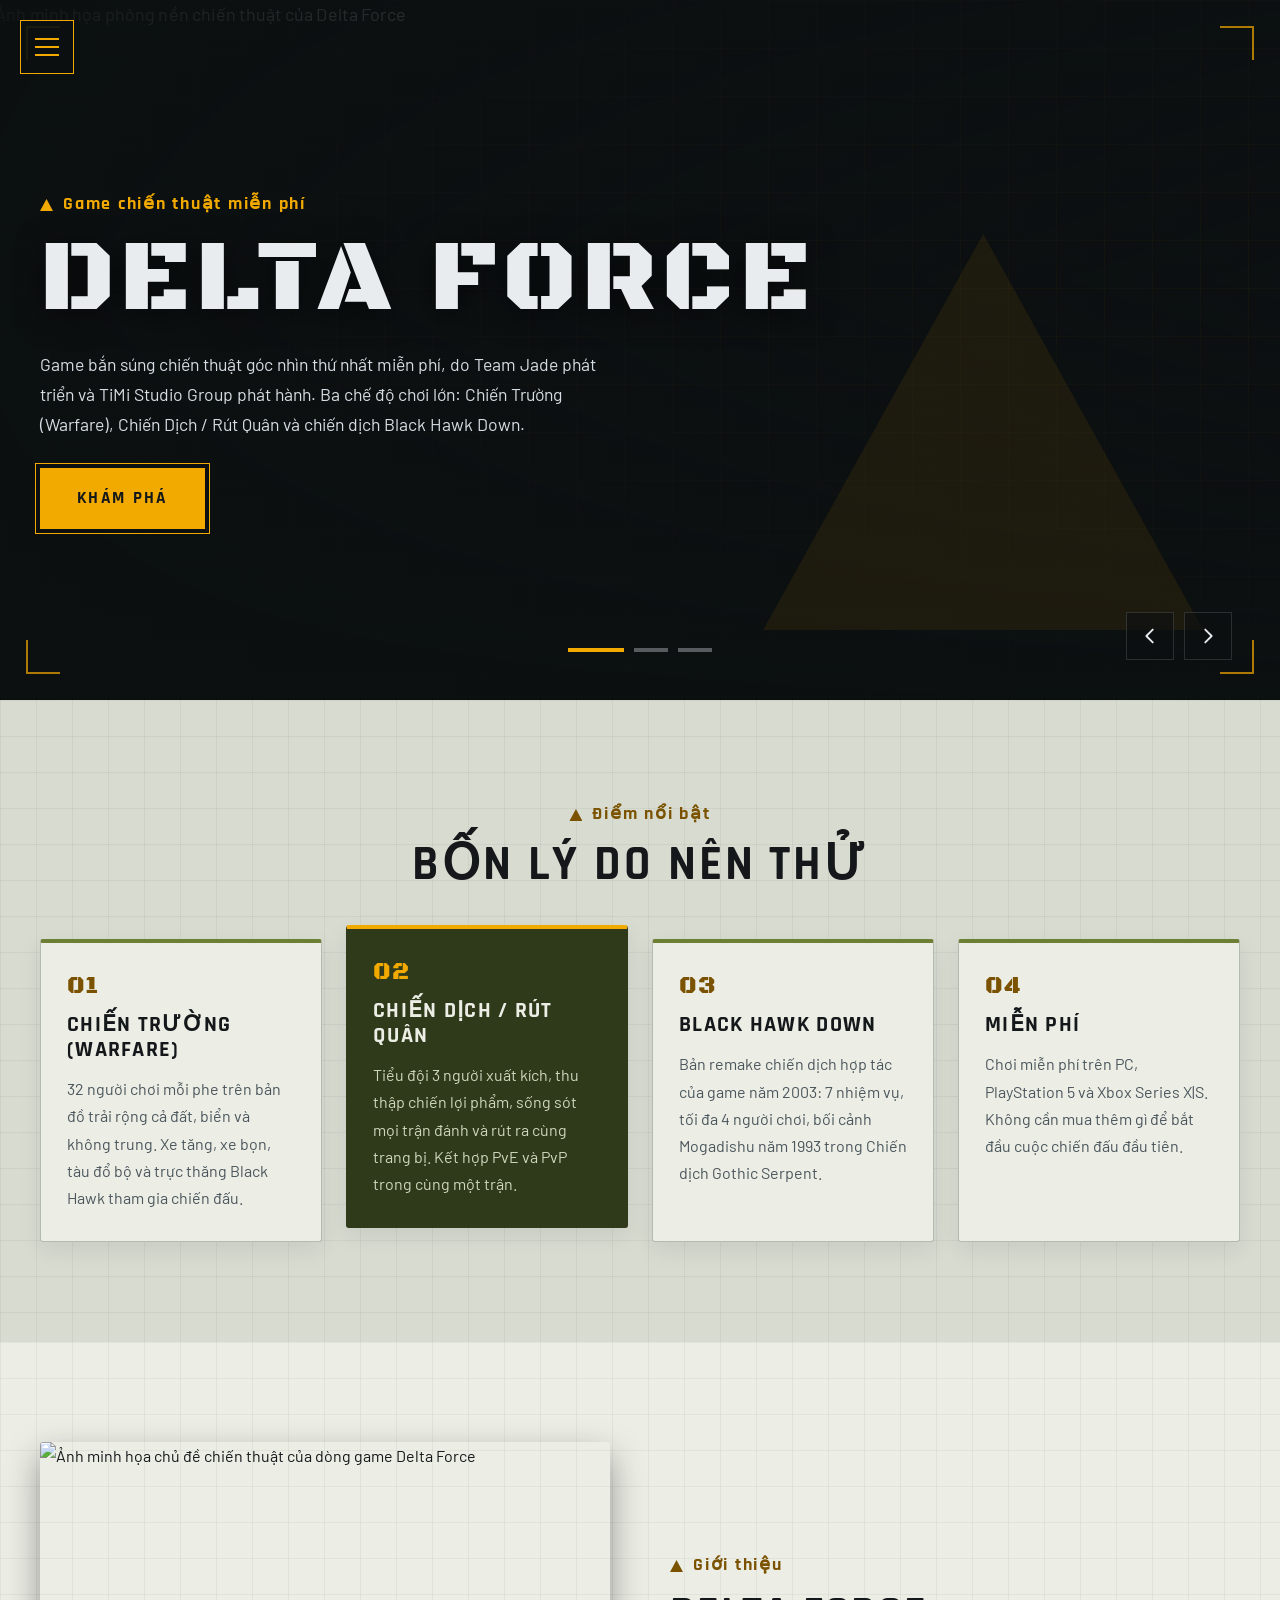
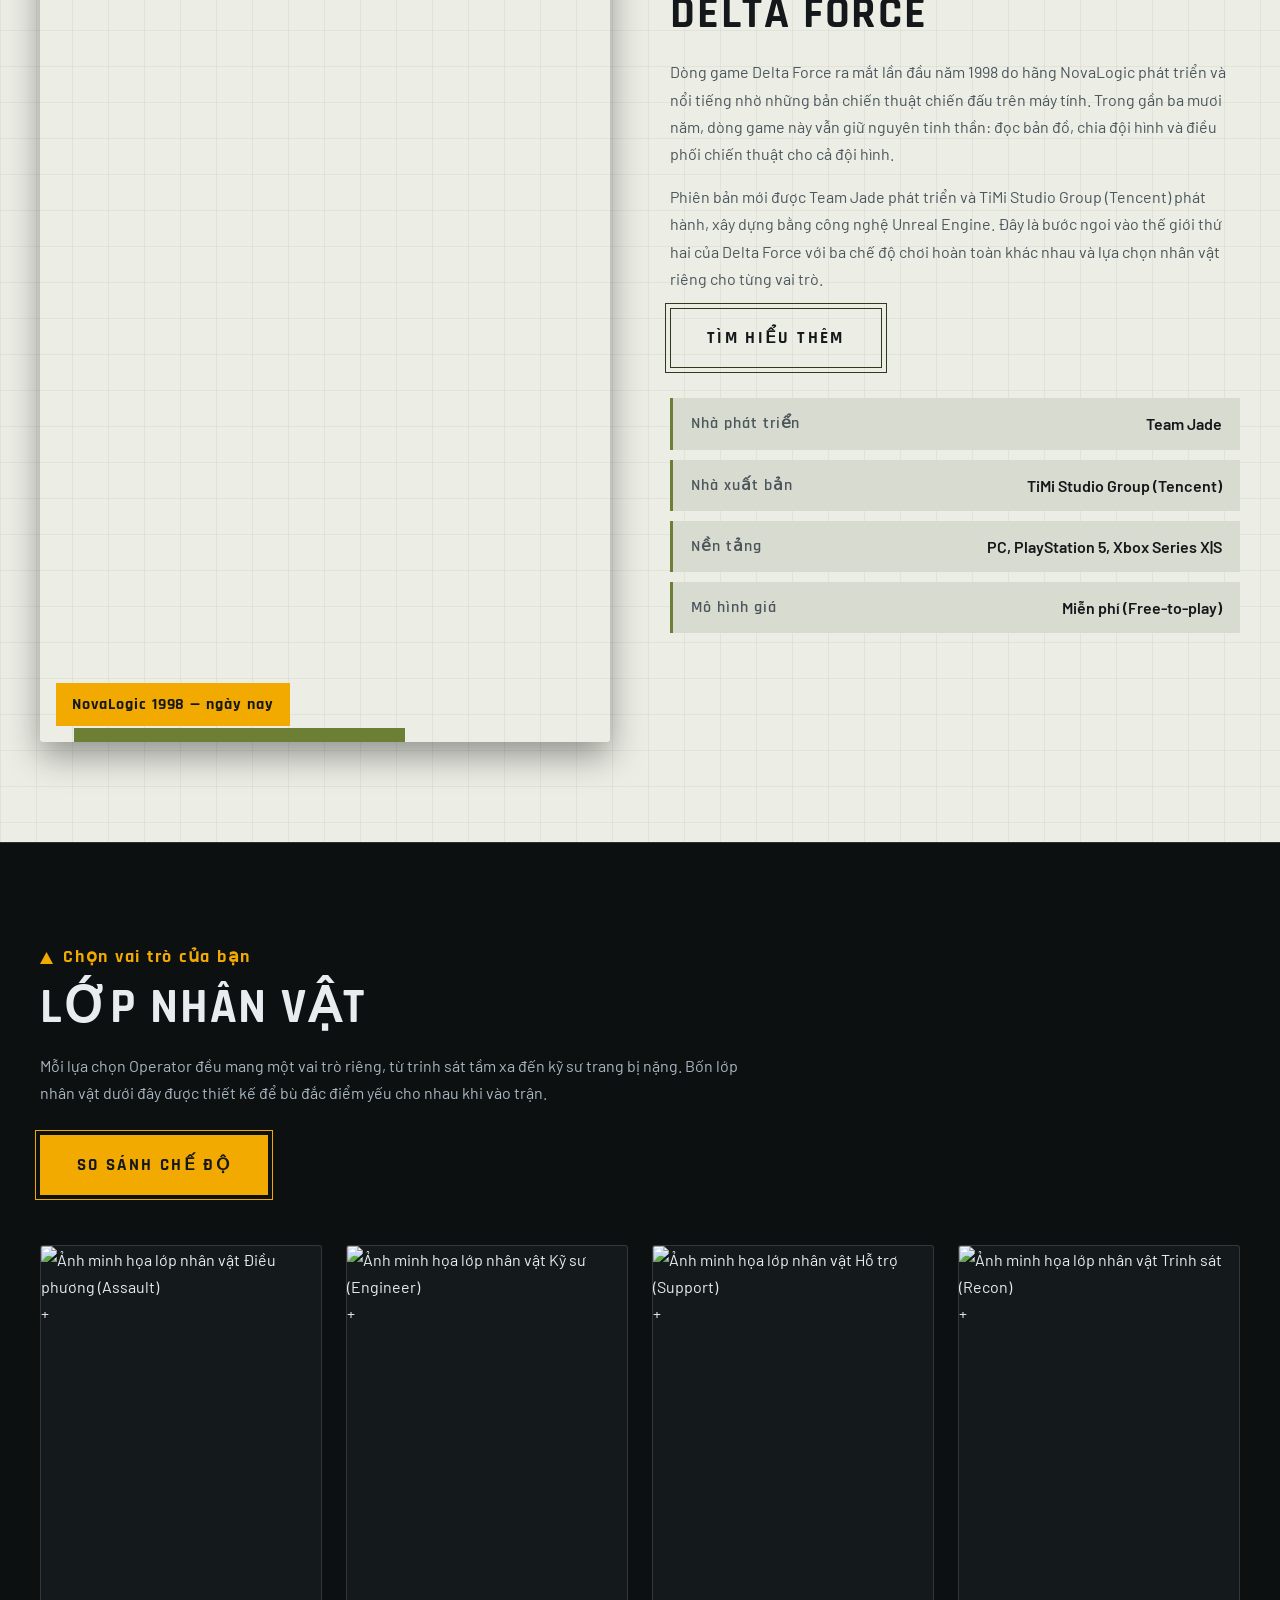
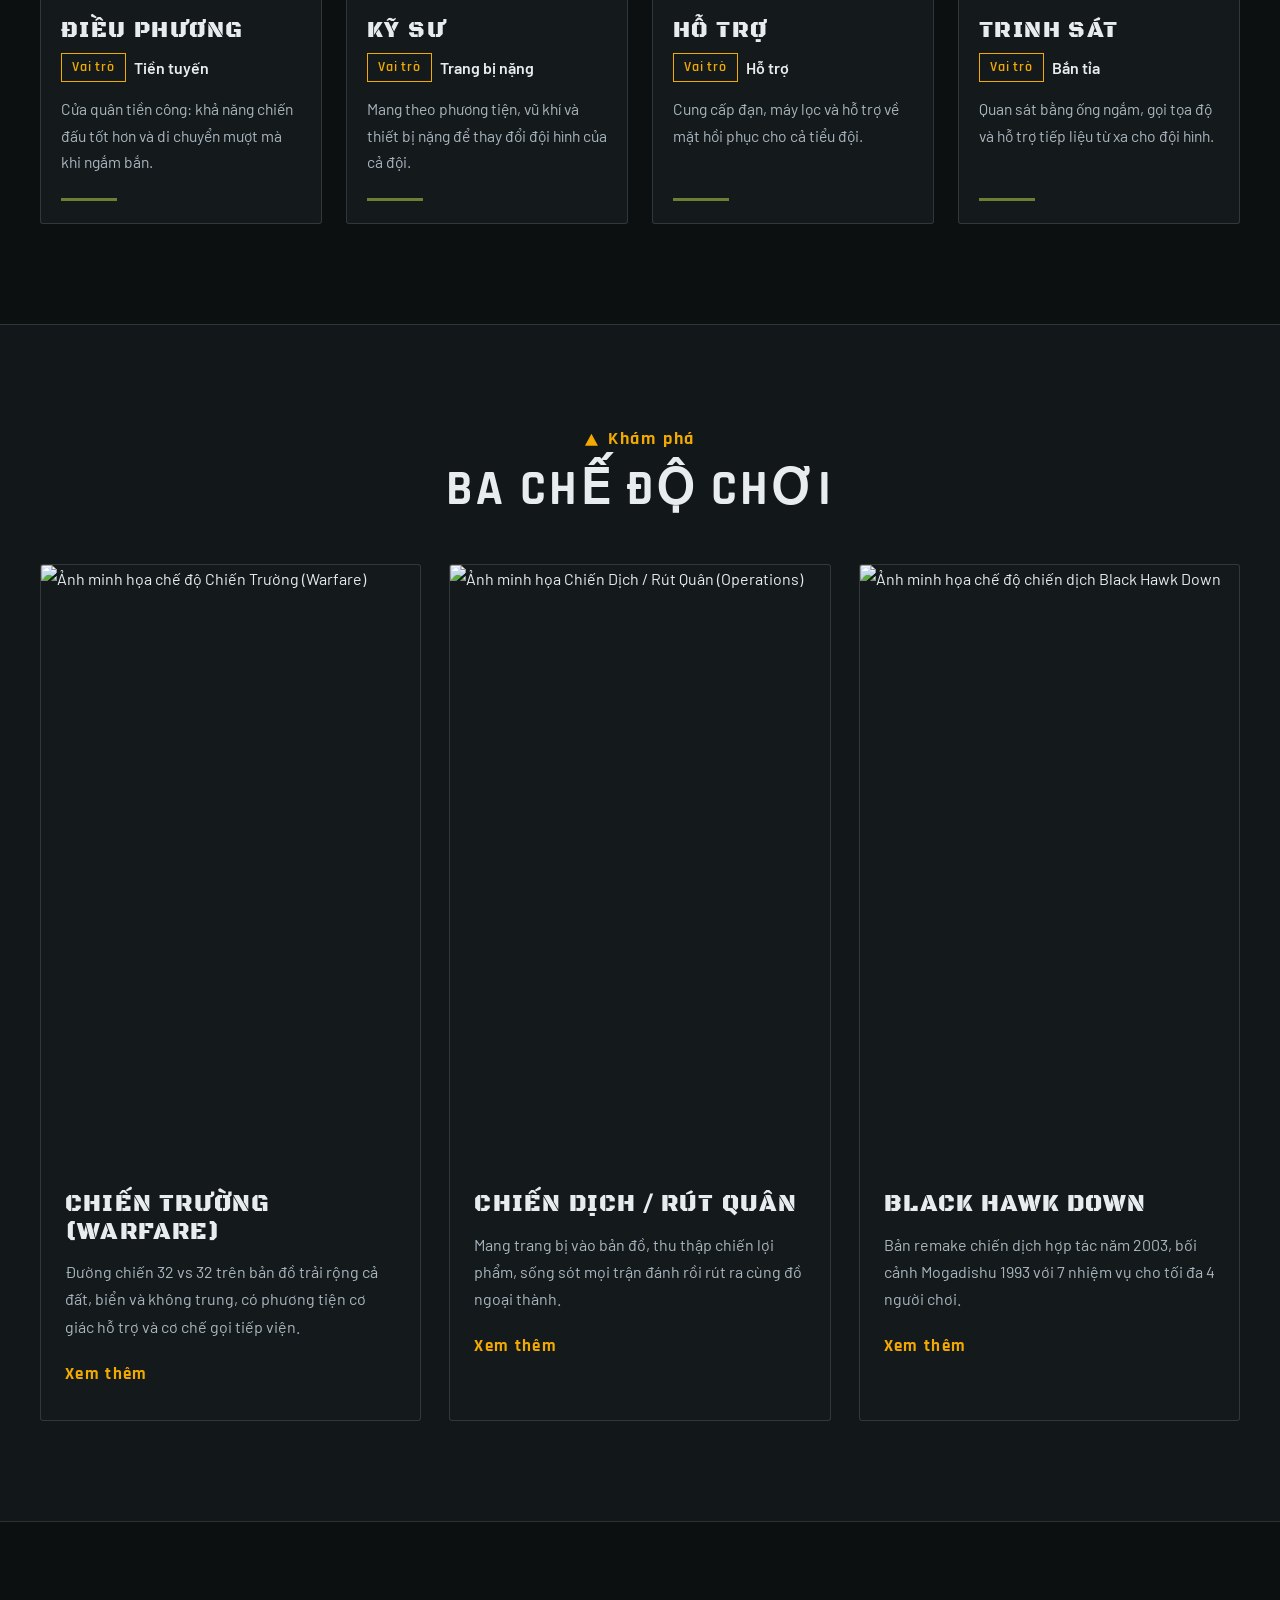
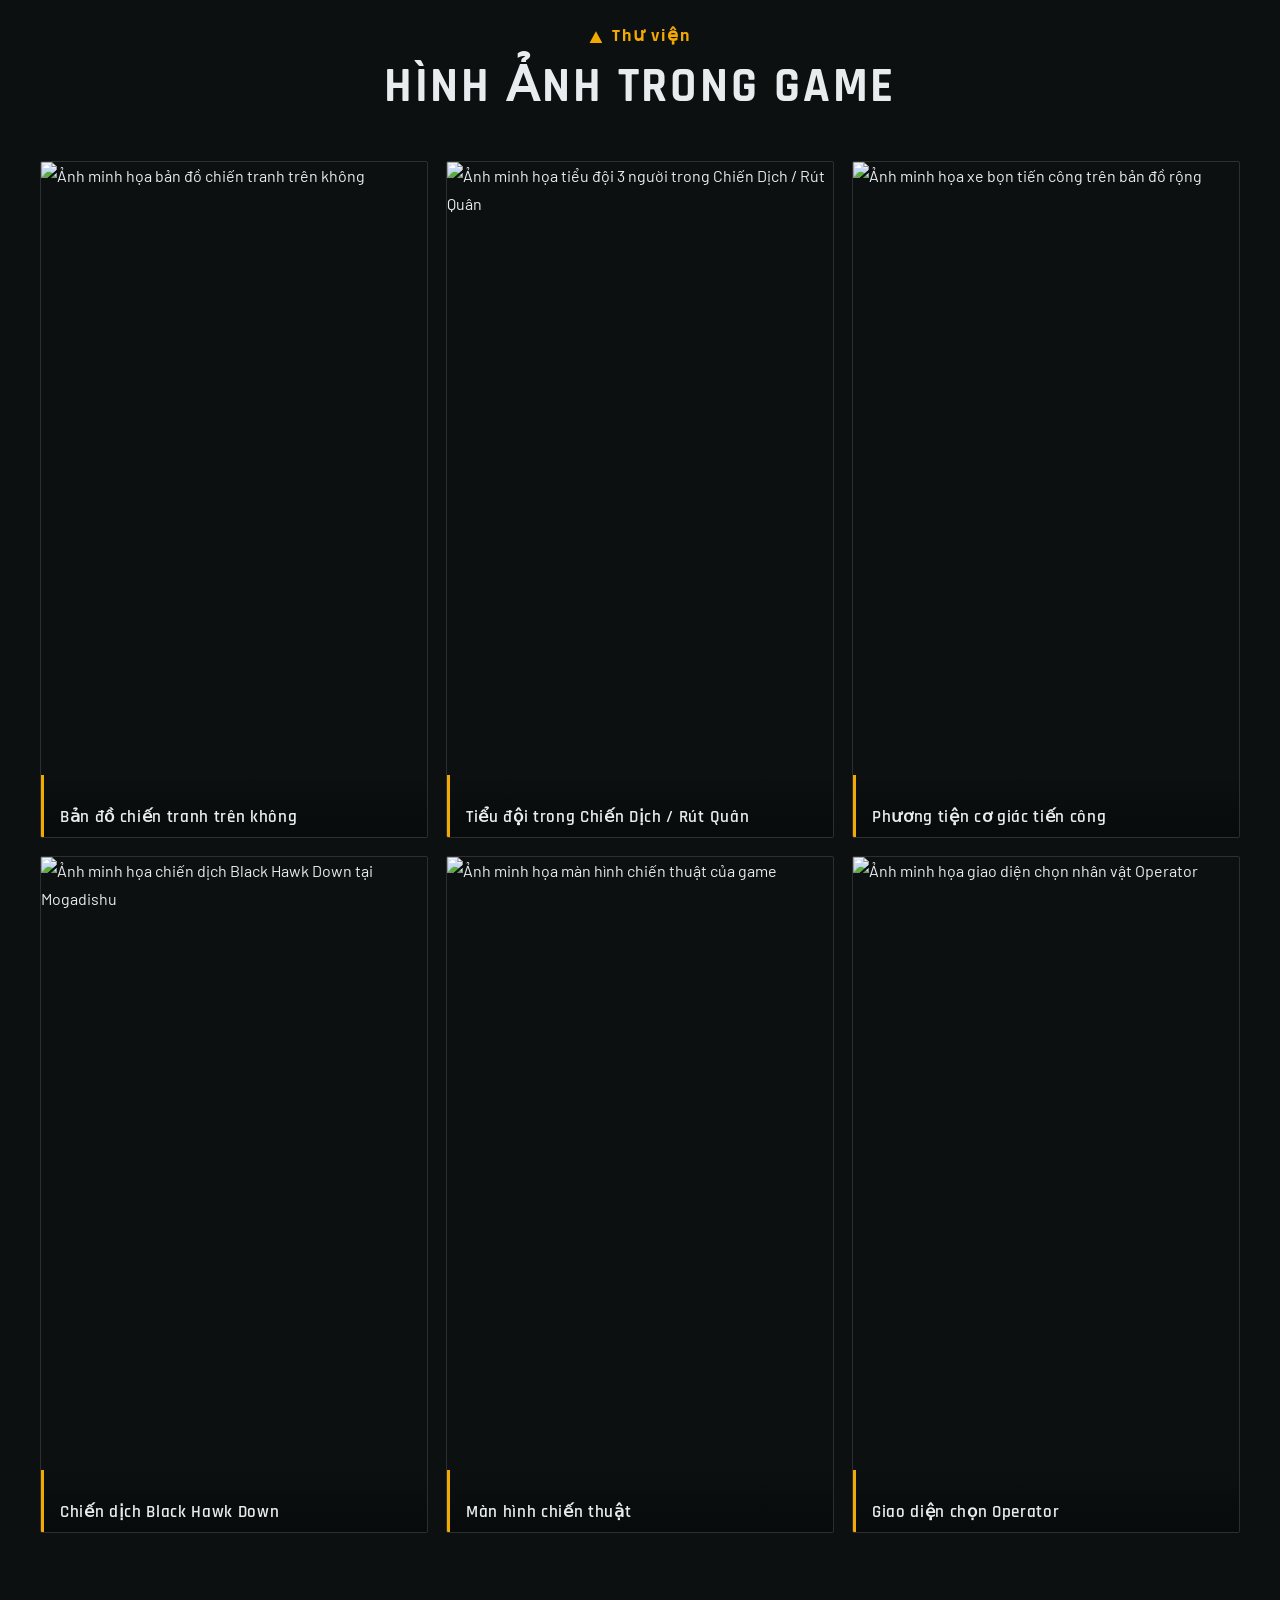
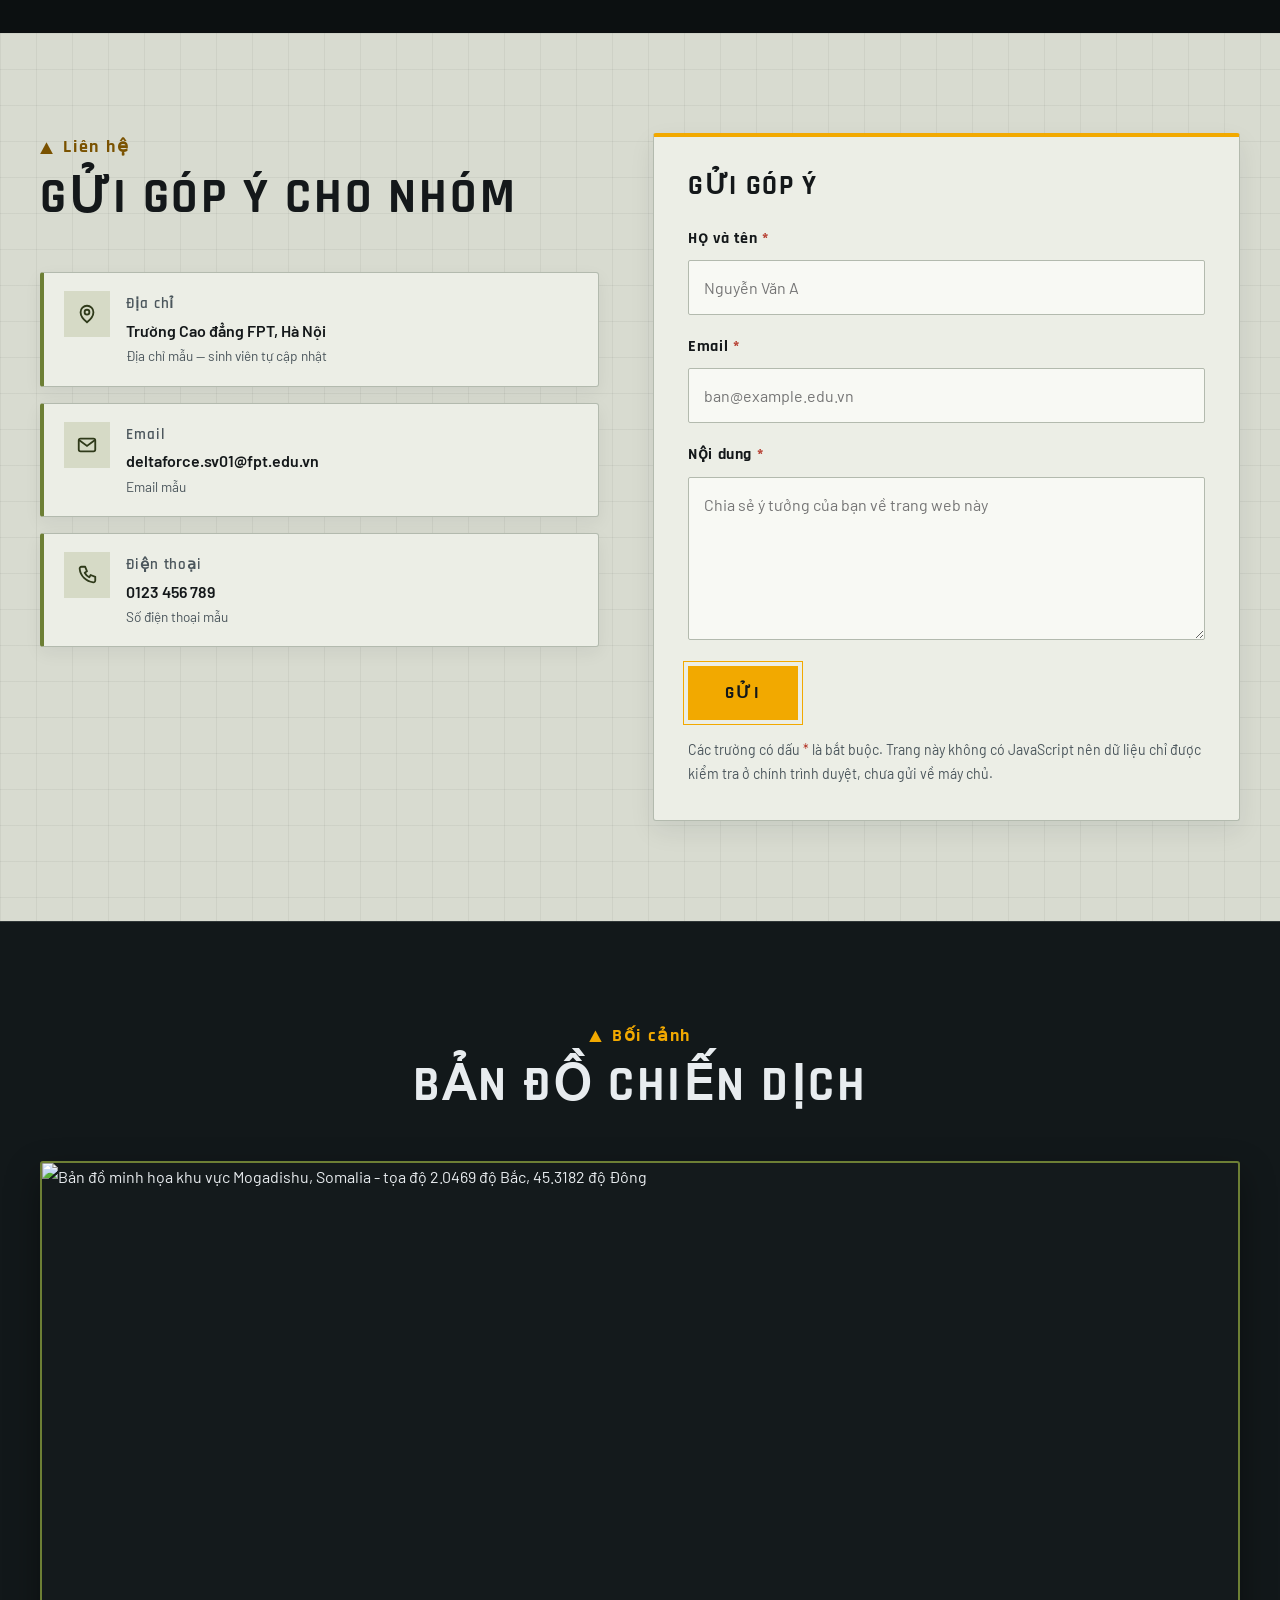
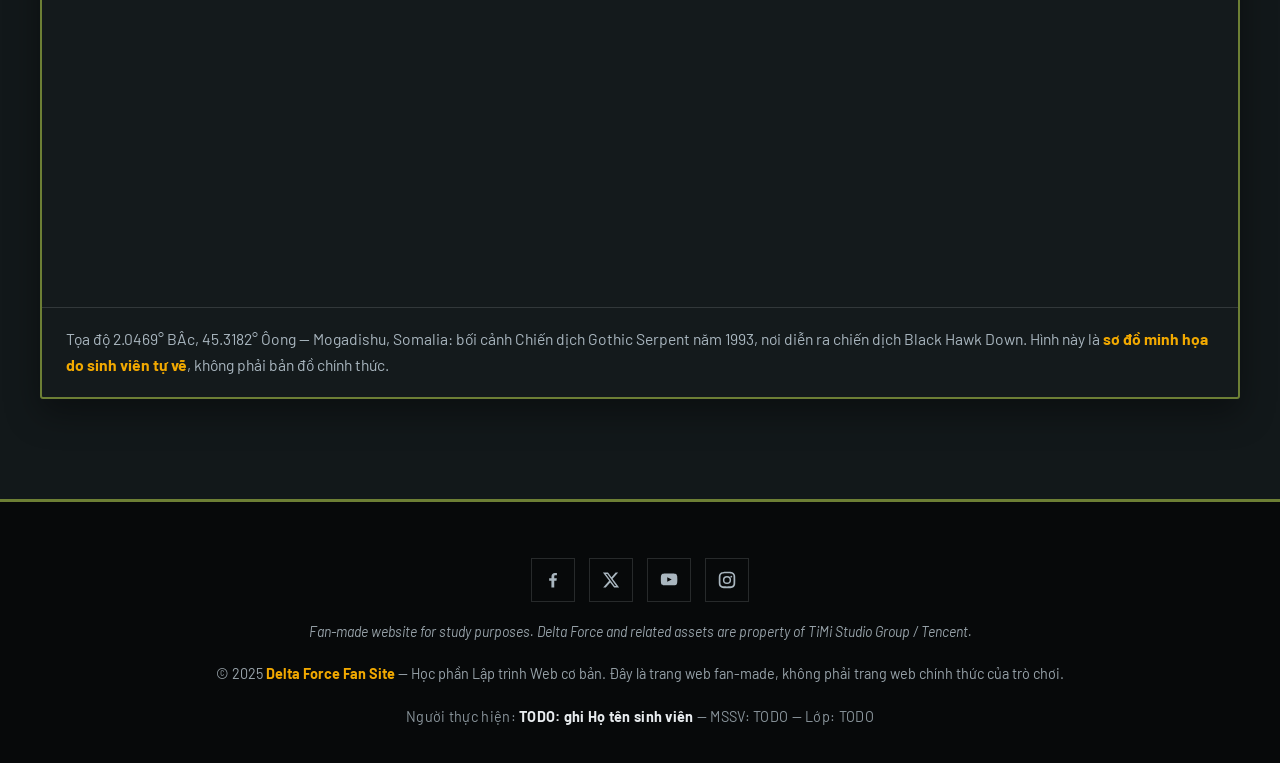
==== commit a6cd13fe: "update ảnh chìm và sử chính tả" ====
--- a/index.html
+++ b/index.html
@@ -5,10 +5,10 @@
     <meta charset="UTF-8">
     <meta name="viewport" content="width=device-width, initial-scale=1.0">
     <meta name="description"
-        content="Delta Force: game bắn súng chiến thuật góc nhìn thứ nhất miễn phí do Team Jade phát triển và TiMi Studio Group phát hành. Tìm hiểu ba chế độ Warfare, Operations, Black Hawk Down và bốn class Assault, Engineer, Support, Recon.">
+        content="Delta Force - game bắn chiến thuật góc nhìn thứ nhất miễn phí do Team Jade phát triển và TiMi Studio Group phát hành. Tìm hiểu các chế độ chơi và lớp nhân vật.">
     <meta name="author" content="Sinh viên - Học phần Lập trình Web cơ bản">
-    <meta name="theme-color" content="#0c1011">
-    <title>Delta Force | Game bắn súng chiến thuật miễn phí (fan-made)</title>
+    <meta name="theme-color" content="#0b0e10">
+    <title>Delta Force | Game bắn chiến thuật miễn phí - Fan-made</title>
 
     <!-- Y1: CSS ngoài - file CSS chính (style.css) và file responsive (responsive.css) -->
     <link rel="preconnect" href="https://fonts.googleapis.com">
@@ -37,7 +37,7 @@
                 <li class="site-nav__item"><a class="site-nav__link" href="#top">Trang chủ</a></li>
                 <li class="site-nav__item"><a class="site-nav__link" href="#tinh-nang">Tính năng</a></li>
                 <li class="site-nav__item"><a class="site-nav__link" href="#gioi-thieu">Giới thiệu</a></li>
-                <li class="site-nav__item"><a class="site-nav__link" href="#lop-nhan-vat">Class nhân vật</a></li>
+                <li class="site-nav__item"><a class="site-nav__link" href="#lop-nhan-vat">Lớp nhân vật</a></li>
                 <li class="site-nav__item"><a class="site-nav__link" href="#che-do">Chế độ chơi</a></li>
                 <li class="site-nav__item"><a class="site-nav__link" href="#thu-vien">Thư viện</a></li>
                 <li class="site-nav__item"><a class="site-nav__link" href="#lien-he">Liên hệ</a></li>
@@ -62,16 +62,16 @@
                 <div class="hero__slides">
                     <figure class="hero__slide hero__slide--1">
                         <img class="hero__image" src="https://cdn-media.sforum.vn/storage/app/media/nhuy/Nhu-Y/tai-game-delta-force-garena-2.jpg"
-                            alt="Ảnh minh họa bối cảnh chiến thuật trong Delta Force" width="1600" height="900">
+                            alt="Ảnh minh họa phông nền chiến thuật của Delta Force" width="1600" height="900">
                     </figure>
                     <figure class="hero__slide hero__slide--2">
                         <img class="hero__image" src="https://shared.fastly.steamstatic.com/store_item_assets/steam/apps/2507950/192e49c1f0a1a2e1ec524fbbeb041af29de0a4e8/capsule_616x353.jpg?t=1786330120"
-                            alt="Ảnh minh họa lực lượng và phương tiện trên chiến trường Delta Force" width="1600"
+                            alt="Ảnh minh họa binh lực di động trong chiến trường Delta Force" width="1600"
                             height="900">
                     </figure>
                     <figure class="hero__slide hero__slide--3">
                         <img class="hero__image" src="https://cdn-media.sforum.vn/storage/app/media/phuonganh/delta-force-dat-ky-luc-ve-luong-nguoi-choi-cung-luc.jpg"
-                            alt="Ảnh minh họa trận đấu quy mô lớn trong Delta Force" width="1600" height="900">
+                            alt="Ảnh minh họa phong cảnh phục vụ đội ở Delta Force" width="1600" height="900">
                     </figure>
                 </div>
 
@@ -80,52 +80,59 @@
                 <!-- Nút trước / sau: phải dùng <label for> chứ không dùng <a href>,
                      vì chỉ label mới tick được radio (đổi #target không đổi trạng thái radio) -->
                 <label class="hero__arrow hero__arrow--prev hero__arrow--prev-1" for="s3"
-                    aria-label="Xem ảnh trước"><svg viewBox="0 0 24 24" width="22" height="22" aria-hidden="true" focusable="false">
+                    aria-label="Xem ảnh trước">
+                    <svg viewBox="0 0 24 24" width="22" height="22" aria-hidden="true" focusable="false">
                         <path d="M15 5l-7 7 7 7" fill="none" stroke="currentColor" stroke-width="2"
                             stroke-linecap="round" stroke-linejoin="round" />
-                    </svg></label>
+                    </svg>
+                </label>
                 <label class="hero__arrow hero__arrow--prev hero__arrow--prev-2" for="s1"
-                    aria-label="Xem ảnh trước"><svg viewBox="0 0 24 24" width="22" height="22" aria-hidden="true" focusable="false">
+                    aria-label="Xem ảnh trước">
+                    <svg viewBox="0 0 24 24" width="22" height="22" aria-hidden="true" focusable="false">
                         <path d="M15 5l-7 7 7 7" fill="none" stroke="currentColor" stroke-width="2"
                             stroke-linecap="round" stroke-linejoin="round" />
-                    </svg></label>
+                    </svg>
+                </label>
                 <label class="hero__arrow hero__arrow--prev hero__arrow--prev-3" for="s2"
-                    aria-label="Xem ảnh trước"><svg viewBox="0 0 24 24" width="22" height="22" aria-hidden="true" focusable="false">
+                    aria-label="Xem ảnh trước">
+                    <svg viewBox="0 0 24 24" width="22" height="22" aria-hidden="true" focusable="false">
                         <path d="M15 5l-7 7 7 7" fill="none" stroke="currentColor" stroke-width="2"
                             stroke-linecap="round" stroke-linejoin="round" />
-                    </svg></label>
+                    </svg>
+                </label>
 
                 <label class="hero__arrow hero__arrow--next hero__arrow--next-1" for="s2"
-                    aria-label="Xem ảnh tiếp theo"><svg viewBox="0 0 24 24" width="22" height="22" aria-hidden="true" focusable="false">
+                    aria-label="Xem ảnh tiếp theo">
+                    <svg viewBox="0 0 24 24" width="22" height="22" aria-hidden="true" focusable="false">
                         <path d="M9 5l7 7-7 7" fill="none" stroke="currentColor" stroke-width="2"
                             stroke-linecap="round" stroke-linejoin="round" />
-                    </svg></label>
+                    </svg>
+                </label>
                 <label class="hero__arrow hero__arrow--next hero__arrow--next-2" for="s3"
-                    aria-label="Xem ảnh tiếp theo"><svg viewBox="0 0 24 24" width="22" height="22" aria-hidden="true" focusable="false">
+                    aria-label="Xem ảnh tiếp theo">
+                    <svg viewBox="0 0 24 24" width="22" height="22" aria-hidden="true" focusable="false">
                         <path d="M9 5l7 7-7 7" fill="none" stroke="currentColor" stroke-width="2"
                             stroke-linecap="round" stroke-linejoin="round" />
-                    </svg></label>
+                    </svg>
+                </label>
                 <label class="hero__arrow hero__arrow--next hero__arrow--next-3" for="s1"
-                    aria-label="Xem ảnh tiếp theo"><svg viewBox="0 0 24 24" width="22" height="22" aria-hidden="true" focusable="false">
+                    aria-label="Xem ảnh tiếp theo">
+                    <svg viewBox="0 0 24 24" width="22" height="22" aria-hidden="true" focusable="false">
                         <path d="M9 5l7 7-7 7" fill="none" stroke="currentColor" stroke-width="2"
                             stroke-linecap="round" stroke-linejoin="round" />
-                    </svg></label>
+                    </svg>
+                </label>
 
                 <div class="container hero__content">
                     <!-- Y2: hiệu ứng vào tại nội dung tiêu đề -->
-                    <p class="hero__kicker">Game bắn súng chiến thuật miễn phí</p>
+                    <p class="hero__kicker">Game chiến thuật miễn phí</p>
                     <h1 class="hero__title">Delta Force</h1>
                     <p class="hero__desc">
-                        Game bắn súng chiến thuật góc nhìn thứ nhất, do Team Jade phát triển và
-                        TiMi Studio Group phát hành. Ba chế độ chơi: Warfare quy mô lớn, Operations
-                        thu thập và rút lui, cùng chiến dịch hợp tác Black Hawk Down.
+                        Game bắn súng chiến thuật góc nhìn thứ nhất miễn phí, do Team Jade phát triển
+                        và TiMi Studio Group phát hành. Ba chế độ chơi lớn: Chiến Trường (Warfare),
+                        Chiến Dịch / Rút Quân và chiến dịch Black Hawk Down.
                     </p>
-                    <ul class="hero__platforms" aria-label="Nền tảng hỗ trợ">
-                        <li class="hero__platform">PC</li>
-                        <li class="hero__platform">PlayStation 5</li>
-                        <li class="hero__platform">Xbox Series X|S</li>
-                    </ul>
-                    <a class="btn btn--accent" href="#che-do">Khám phá chế độ chơi</a>
+                    <a class="btn btn--accent" href="#che-do">Khám phá</a>
                 </div>
 
                 <div class="hero__dots">
@@ -147,39 +154,38 @@
 
                 <ul class="features__list">
                     <li class="features__item">
-                        <span class="features__num" aria-hidden="true">32 vs 32</span>
-                        <h3 class="features__title">Warfare quy mô lớn</h3>
+                        <span class="features__num" aria-hidden="true">01</span>
+                        <h3 class="features__title">Chiến Trường (Warfare)</h3>
                         <p class="features__text">
-                            Mỗi phe có 32 người chơi trên bản đồ rộng gồm mặt đất, mặt nước và không trung.
-                            Xe tăng, xe bọc thép, tàu tấn công và trực thăng Black Hawk cùng tham chiến.
+                            32 người chơi mỗi phe trên bản đồ trải rộng cả đất, biển và không trung.
+                            Xe tăng, xe bọn, tàu đổ bộ và trực thăng Black Hawk tham gia chiến đấu.
                         </p>
                     </li>
 
                     <li class="features__item features__item--highlight">
-                        <span class="features__num" aria-hidden="true">Squad 3 người</span>
-                        <h3 class="features__title">Operations</h3>
+                        <span class="features__num" aria-hidden="true">02</span>
+                        <h3 class="features__title">Chiến Dịch / Rút Quân</h3>
                         <p class="features__text">
-                            Tiểu đội 3 người vào bản đồ, thu thập chiến lợi phẩm, sống sót trước cả đối thủ
-                            AI lẫn người chơi khác rồi rút ra cùng trang bị. PvE và PvP diễn ra trong cùng
-                            một trận.
+                            Tiểu đội 3 người xuất kích, thu thập chiến lợi phẩm, sống sót mọi trận
+                            đánh và rút ra cùng trang bị. Kết hợp PvE và PvP trong cùng một trận.
                         </p>
                     </li>
 
                     <li class="features__item">
-                        <span class="features__num" aria-hidden="true">Co-op</span>
+                        <span class="features__num" aria-hidden="true">03</span>
                         <h3 class="features__title">Black Hawk Down</h3>
                         <p class="features__text">
-                            Bản làm lại chiến dịch của game năm 2003: 7 nhiệm vụ cho tối đa 4 người chơi,
-                            lấy bối cảnh Mogadishu năm 1993 trong Chiến dịch Gothic Serpent.
+                            Bản remake chiến dịch hợp tác của game năm 2003: 7 nhiệm vụ, tối đa 4 người
+                            chơi, bối cảnh Mogadishu năm 1993 trong Chiến dịch Gothic Serpent.
                         </p>
                     </li>
 
                     <li class="features__item">
-                        <span class="features__num" aria-hidden="true">Free-to-play</span>
+                        <span class="features__num" aria-hidden="true">04</span>
                         <h3 class="features__title">Miễn phí</h3>
                         <p class="features__text">
-                            Chơi miễn phí trên PC, PlayStation 5 và Xbox Series X|S. Bạn không cần trả thêm
-                            khoản nào để bắt đầu trận đầu tiên.
+                            Chơi miễn phí trên PC, PlayStation 5 và Xbox Series X|S. Không cần mua thêm
+                            gì để bắt đầu cuộc chiến đấu đầu tiên.
                         </p>
                     </li>
                 </ul>
@@ -187,7 +193,7 @@
         </section>
 
 
-        <!-- ============ Y3: GIỚI THIỆU - 2 cột, ảnh bên trái + nội dung ============ -->
+        <!-- ============ Y3: GIỚI THIỆU - 2 cột, ảnh bố + nội dung ============ -->
         <section class="section about" id="gioi-thieu">
             <div class="container about__inner">
 
@@ -196,26 +202,28 @@
                         <img class="about__image" src="https://cdn.muakey.com/storage/media/1LNq74eJrNHKR0BNCAarLT0e7mzNrtKVedPpDhg2.jpg?hash=426afa10"
                             alt="Ảnh minh họa chủ đề chiến thuật của dòng game Delta Force" width="1200"
                             height="900">
-                        <figcaption class="about__badge">Từ NovaLogic 1998 đến nay</figcaption>
+                        <figcaption class="about__badge">NovaLogic 1998 &mdash; ngày nay</figcaption>
                     </figure>
                     <span class="about__accent" aria-hidden="true"></span>
                 </div>
 
                 <div class="about__content">
                     <p class="about__script">Giới thiệu</p>
-                    <h2 class="about__title">Về Delta Force</h2>
+                    <h2 class="about__title">Delta Force</h2>
                     <p class="about__text">
-                        Dòng game Delta Force ra mắt lần đầu năm 1998 do hãng NovaLogic phát triển, nổi
-                        tiếng với các tựa game bắn súng chiến thuật trên máy tính. Sau gần ba mươi năm,
-                        tinh thần cốt lõi vẫn là đọc bản đồ, chia nhiệm vụ và phối hợp theo đội hình.
+                        Dòng game Delta Force ra mắt lần đầu năm 1998 do hãng NovaLogic phát triển và nổi
+                        tiếng nhờ những bản chiến thuật chiến đấu trên máy tính. Trong gần ba mươi năm,
+                        dòng game này vẫn giữ nguyên tinh thần: đọc bản đồ, chia đội hình và điều phối
+                        chiến thuật cho cả đội hình.
                     </p>
                     <p class="about__text">
-                        Phiên bản mới do Team Jade phát triển và TiMi Studio Group (Tencent) phát hành,
-                        xây dựng trên Unreal Engine. Đây là bước chuyển mình lớn của dòng game, với ba chế
-                        độ chơi khác nhau và bốn class nhân vật, mỗi class giữ một vai trò riêng trong đội.
+                        Phiên bản mới được Team Jade phát triển và TiMi Studio Group (Tencent) phát hành,
+                        xây dựng bằng công nghệ Unreal Engine. Đây là bước ngoi vào thế giới thứ hai của
+                        Delta Force với ba chế độ chơi hoàn toàn khác nhau và lựa chọn nhân vật riêng cho
+                        từng vai trò.
                     </p>
 
-                    <a class="btn btn--outline" href="modes.html#bang-so-sanh">So sánh chế độ chơi</a>
+                    <a class="btn btn--outline" href="modes.html#bang-so-sanh">Tìm hiểu thêm</a>
 
                     <ul class="about__list">
                         <li class="about__item">
@@ -223,7 +231,7 @@
                             <span class="about__value">Team Jade</span>
                         </li>
                         <li class="about__item">
-                            <span class="about__label">Nhà phát hành</span>
+                            <span class="about__label">Nhà xuất bản</span>
                             <span class="about__value">TiMi Studio Group (Tencent)</span>
                         </li>
                         <li class="about__item">
@@ -232,7 +240,7 @@
                         </li>
                         <li class="about__item">
                             <span class="about__label">Mô hình giá</span>
-                            <span class="about__value">Miễn phí (free-to-play)</span>
+                            <span class="about__value">Miễn phí (Free-to-play)</span>
                         </li>
                     </ul>
                 </div>
@@ -240,90 +248,90 @@
         </section>
 
 
-        <!-- ============ Y3: CLASS NHÂN VẬT - CSS Grid 4 thẻ, nền tối ============ -->
+        <!-- ============ Y3: LỚP NHÂN VẬT - CSS Grid 4 thẻ, nền tối ============ -->
         <section class="section section--dark classes" id="lop-nhan-vat">
             <div class="container">
                 <div class="classes__intro">
                     <p class="classes__script">Chọn vai trò của bạn</p>
-                    <h2 class="classes__title">Bốn class nhân vật</h2>
+                    <h2 class="classes__title">Lớp nhân vật</h2>
                     <p class="classes__text">
-                        Mỗi Operator thuộc một trong bốn class, từ tiền tuyến, công binh, hỗ trợ đến trinh
-                        sát tầm xa. Các class bù đắp điểm yếu cho nhau khi vào trận, nên đội hình cân bằng
-                        luôn có lợi thế.
+                        Mỗi lựa chọn Operator đều mang một vai trò riêng, từ trinh sát tầm xa đến kỹ sư
+                        trang bị nặng. Bốn lớp nhân vật dưới đây được thiết kế để bù đắc điểm yếu cho nhau
+                        khi vào trận.
                     </p>
-                    <a class="btn btn--accent" href="modes.html#bang-so-sanh">So sánh chế độ chơi</a>
+                    <a class="btn btn--accent" href="modes.html#bang-so-sanh">So sánh chế độ</a>
                 </div>
 
                 <ul class="classes__list">
 
                     <li class="class-card">
-                        <a class="class-card__media" href="#class-assault"
-                            aria-label="Phóng to ảnh class Assault">
+                        <a class="class-card__media" href="#lop-dieu-phuong">
                             <img class="class-card__image" src="https://gamelade.vn/wp-content/uploads/2024/10/delta-force-hawk-ops-cong-bo-ngay-ra-mat-cho-pc-thumb.jpg"
-                                alt="Ảnh minh họa class Assault" width="800" height="1000">
-                        </a>
-                        <h3 class="class-card__title">Assault</h3>
+                                alt="Ảnh minh họa lớp nhân vật Điều phương (Assault)" width="800" height="1000">
+                            <span class="class-card__zoom" aria-hidden="true">+</span>
+                        </a>
+                        <h3 class="class-card__title">Điều phương</h3>
                         <p class="class-card__role">
                             <span class="class-card__tag">Vai trò</span>
                             <span class="class-card__value">Tiền tuyến</span>
                         </p>
                         <p class="class-card__text">
-                            Dẫn đầu giao tranh ở tuyến đầu, di chuyển nhanh hơn khi ngắm bắn và tạo áp lực
-                            lên đối phương.
+                            Cửa quân tiền công: khả năng chiến đấu tốt hơn và di chuyển mượt mà
+                            khi ngắm bắn.
                         </p>
                         <span class="class-card__divider" aria-hidden="true"></span>
                     </li>
 
                     <li class="class-card">
-                        <a class="class-card__media" href="#class-engineer"
-                            aria-label="Phóng to ảnh class Engineer">
+                        <a class="class-card__media" href="#lop-ky-su">
                             <img class="class-card__image" src="https://encrypted-tbn0.gstatic.com/images?q=tbn:ANd9GcTugOCJu-dEYwmEJjJZSQpOGSAnaVLBidTvftbQ-h4lIfaWn8B4BPmUuag&s=10"
-                                alt="Ảnh minh họa class Engineer" width="800" height="1000">
-                        </a>
-                        <h3 class="class-card__title">Engineer</h3>
+                                alt="Ảnh minh họa lớp nhân vật Kỹ sư (Engineer)" width="800" height="1000">
+                            <span class="class-card__zoom" aria-hidden="true">+</span>
+                        </a>
+                        <h3 class="class-card__title">Kỹ sư</h3>
                         <p class="class-card__role">
                             <span class="class-card__tag">Vai trò</span>
-                            <span class="class-card__value">Chống giáp</span>
+                            <span class="class-card__value">Trang bị nặng</span>
                         </p>
                         <p class="class-card__text">
-                            Đối phó phương tiện và xe bọc thép của địch, sửa chữa phương tiện phe mình và
-                            dựng công sự cho cả đội.
+                            Mang theo phương tiện, vũ khí và thiết bị nặng để thay đổi
+                            đội hình của cả đội.
                         </p>
                         <span class="class-card__divider" aria-hidden="true"></span>
                     </li>
 
                     <li class="class-card">
-                        <a class="class-card__media" href="#class-support"
-                            aria-label="Phóng to ảnh class Support">
+                        <a class="class-card__media" href="#lop-ho-tro">
                             <img class="class-card__image" src="https://encrypted-tbn0.gstatic.com/images?q=tbn:ANd9GcSRlJ7BvT6oPUDhnPOmd1_uPrVyuOSXHVAeJvtAPhKaSftuq6cUQp7_J-0&s=10"
-                                alt="Ảnh minh họa class Support" width="800" height="1000">
-                        </a>
-                        <h3 class="class-card__title">Support</h3>
+                                alt="Ảnh minh họa lớp nhân vật Hỗ trợ (Support)" width="800" height="1000">
+                            <span class="class-card__zoom" aria-hidden="true">+</span>
+                        </a>
+                        <h3 class="class-card__title">Hỗ trợ</h3>
                         <p class="class-card__role">
                             <span class="class-card__tag">Vai trò</span>
-                            <span class="class-card__value">Hồi phục</span>
+                            <span class="class-card__value">Hỗ trợ</span>
                         </p>
                         <p class="class-card__text">
-                            Hồi phục cho đồng đội, cứu đồng đội nhanh hơn và tiếp tế đạn dược để giữ cả tiểu
-                            đội trụ vững trong trận.
+                            Cung cấp đạn, máy lọc và hỗ trợ về mặt hồi phục
+                            cho cả tiểu đội.
                         </p>
                         <span class="class-card__divider" aria-hidden="true"></span>
                     </li>
 
                     <li class="class-card">
-                        <a class="class-card__media" href="#class-recon"
-                            aria-label="Phóng to ảnh class Recon">
+                        <a class="class-card__media" href="#lop-trinh-sat">
                             <img class="class-card__image" src="https://encrypted-tbn0.gstatic.com/images?q=tbn:ANd9GcQEyt2CAb7sVM5emlsg86lUben7ew0uciZMYX6aHHLDURZK7AMDMpej3XCO&s=10"
-                                alt="Ảnh minh họa class Recon" width="800" height="1000">
-                        </a>
-                        <h3 class="class-card__title">Recon</h3>
+                                alt="Ảnh minh họa lớp nhân vật Trinh sát (Recon)" width="800" height="1000">
+                            <span class="class-card__zoom" aria-hidden="true">+</span>
+                        </a>
+                        <h3 class="class-card__title">Trinh sát</h3>
                         <p class="class-card__role">
                             <span class="class-card__tag">Vai trò</span>
-                            <span class="class-card__value">Trinh sát</span>
+                            <span class="class-card__value">Bắn tỉa</span>
                         </p>
                         <p class="class-card__text">
-                            Quan sát và bắn tỉa từ xa, thu thập thông tin về đối phương và báo vị trí cho
-                            cả đội.
+                            Quan sát bằng ống ngắm, gọi tọa độ và hỗ trợ
+                            tiếp liệu từ xa cho đội hình.
                         </p>
                         <span class="class-card__divider" aria-hidden="true"></span>
                     </li>
@@ -331,39 +339,43 @@
             </div>
 
             <!-- ============ Y4: LIGHTBOX THUẦN CSS (dùng :target) ============ -->
-            <div class="lightbox" id="class-assault">
+            <div class="lightbox" id="lop-dieu-phuong">
                 <a class="lightbox__close" href="#lop-nhan-vat" aria-label="Đóng ảnh">&times;</a>
                 <figure class="lightbox__figure">
                     <img class="lightbox__image" src="images/class-assault.svg"
-                        alt="Ảnh phóng to class Assault" width="800" height="1000">
-                    <figcaption class="lightbox__caption">Assault: vai trò tiền tuyến</figcaption>
-                </figure>
-            </div>
-
-            <div class="lightbox" id="class-engineer">
+                        alt="Ảnh phóng to lớp nhân vật Điều phương (Assault)" width="800" height="1000">
+                    <figcaption class="lightbox__caption">Điều phương (Assault) &mdash; vai trò tiền tuyến.
+                    </figcaption>
+                </figure>
+            </div>
+
+            <div class="lightbox" id="lop-ky-su">
                 <a class="lightbox__close" href="#lop-nhan-vat" aria-label="Đóng ảnh">&times;</a>
                 <figure class="lightbox__figure">
                     <img class="lightbox__image" src="images/class-engineer.svg"
-                        alt="Ảnh phóng to class Engineer" width="800" height="1000">
-                    <figcaption class="lightbox__caption">Engineer: vai trò chống giáp và sửa chữa</figcaption>
-                </figure>
-            </div>
-
-            <div class="lightbox" id="class-support">
+                        alt="Ảnh phóng to lớp nhân vật Kỹ sư (Engineer)" width="800" height="1000">
+                    <figcaption class="lightbox__caption">Kỹ sư (Engineer) &mdash; vai trò trang bị nặng.
+                    </figcaption>
+                </figure>
+            </div>
+
+            <div class="lightbox" id="lop-ho-tro">
                 <a class="lightbox__close" href="#lop-nhan-vat" aria-label="Đóng ảnh">&times;</a>
                 <figure class="lightbox__figure">
                     <img class="lightbox__image" src="images/class-support.svg"
-                        alt="Ảnh phóng to class Support" width="800" height="1000">
-                    <figcaption class="lightbox__caption">Support: vai trò hồi phục và tiếp tế</figcaption>
-                </figure>
-            </div>
-
-            <div class="lightbox" id="class-recon">
+                        alt="Ảnh phóng to lớp nhân vật Hỗ trợ (Support)" width="800" height="1000">
+                    <figcaption class="lightbox__caption">Hỗ trợ (Support) &mdash; vai trò hỗ trợ tiểu đội.
+                    </figcaption>
+                </figure>
+            </div>
+
+            <div class="lightbox" id="lop-trinh-sat">
                 <a class="lightbox__close" href="#lop-nhan-vat" aria-label="Đóng ảnh">&times;</a>
                 <figure class="lightbox__figure">
                     <img class="lightbox__image" src="images/class-recon.svg"
-                        alt="Ảnh phóng to class Recon" width="800" height="1000">
-                    <figcaption class="lightbox__caption">Recon: vai trò trinh sát và bắn tỉa</figcaption>
+                        alt="Ảnh phóng to lớp nhân vật Trinh sát (Recon)" width="800" height="1000">
+                    <figcaption class="lightbox__caption">Trinh sát (Recon) &mdash; vai trò bắn tỉa.
+                    </figcaption>
                 </figure>
             </div>
         </section>
@@ -382,45 +394,45 @@
                     <li class="mode-card">
                         <figure class="mode-card__media">
                             <img class="mode-card__image" src="https://maytinhre.vn/wp-content/uploads/2025/08/delta-force-06.jpg"
-                                alt="Ảnh minh họa chế độ Warfare" width="900" height="600">
+                                alt="Ảnh minh họa chế độ Chiến Trường (Warfare)" width="900" height="600">
                         </figure>
                         <div class="mode-card__body">
-                            <h3 class="mode-card__title">Warfare</h3>
+                            <h3 class="mode-card__title">Chiến Trường (Warfare)</h3>
                             <p class="mode-card__text">
-                                Trận 32 vs 32 trên bản đồ rộng gồm mặt đất, mặt nước và không trung, có phương
-                                tiện chiến đấu và điểm hồi sinh cho đồng đội.
+                                Đường chiến 32 vs 32 trên bản đồ trải rộng cả đất, biển và không trung,
+                                có phương tiện cơ giác hỗ trợ và cơ chế gọi tiếp viện.
                             </p>
-                            <a class="mode-card__link" href="modes.html#che-do-1">Xem chi tiết</a>
+                            <a class="mode-card__link" href="modes.html#che-do-1">Xem thêm</a>
                         </div>
                     </li>
 
                     <li class="mode-card">
                         <figure class="mode-card__media">
                             <img class="mode-card__image" src="https://hoanghamobile.com/tin-tuc/wp-content/uploads/2025/08/operation-delta-force-thumb.jpg"
-                                alt="Ảnh minh họa chế độ Operations" width="900" height="600">
+                                alt="Ảnh minh họa Chiến Dịch / Rút Quân (Operations)" width="900" height="600">
                         </figure>
                         <div class="mode-card__body">
-                            <h3 class="mode-card__title">Operations</h3>
+                            <h3 class="mode-card__title">Chiến Dịch / Rút Quân</h3>
                             <p class="mode-card__text">
-                                Mang trang bị vào bản đồ, thu thập chiến lợi phẩm, sống sót qua các cuộc
-                                giao tranh rồi rút ra cùng toàn bộ đồ đã nhặt.
+                                Mang trang bị vào bản đồ, thu thập chiến lợi phẩm, sống sót mọi trận
+                                đánh rồi rút ra cùng đồ ngoại thành.
                             </p>
-                            <a class="mode-card__link" href="modes.html#che-do-2">Xem chi tiết</a>
+                            <a class="mode-card__link" href="modes.html#che-do-2">Xem thêm</a>
                         </div>
                     </li>
 
                     <li class="mode-card">
                         <figure class="mode-card__media">
                             <img class="mode-card__image" src="https://encrypted-tbn0.gstatic.com/images?q=tbn:ANd9GcQJR6aPDIB5blIa_VQRadprkZB8G0Y_ccbUv8EPNJYAtyxXlZmYdDUCsEw&s=10"
-                                alt="Ảnh minh họa chiến dịch Black Hawk Down" width="900" height="600">
+                                alt="Ảnh minh họa chế độ chiến dịch Black Hawk Down" width="900" height="600">
                         </figure>
                         <div class="mode-card__body">
                             <h3 class="mode-card__title">Black Hawk Down</h3>
                             <p class="mode-card__text">
-                                Bản làm lại chiến dịch năm 2003, bối cảnh Mogadishu 1993, gồm 7 nhiệm vụ
-                                cho tối đa 4 người chơi.
+                                Bản remake chiến dịch hợp tác năm 2003, bối cảnh Mogadishu 1993 với
+                                7 nhiệm vụ cho tối đa 4 người chơi.
                             </p>
-                            <a class="mode-card__link" href="modes.html#che-do-3">Xem chi tiết</a>
+                            <a class="mode-card__link" href="modes.html#che-do-3">Xem thêm</a>
                         </div>
                     </li>
                 </ul>
@@ -440,23 +452,23 @@
                     <li class="gallery__item">
                         <a class="gallery__link" href="#anh-1">
                             <img class="gallery__image" src="https://cdn2.unrealengine.com/delta-force-feature-black-hawk-down-1-1920x1080-3427a900d117.jpg"
-                                alt="Ảnh minh họa trận chiến trên không trong Delta Force" width="900" height="675">
-                            <span class="gallery__caption">Warfare: trận chiến trên không</span>
+                                alt="Ảnh minh họa bản đồ chiến tranh trên không" width="900" height="675">
+                            <span class="gallery__caption">Bản đồ chiến tranh trên không</span>
                         </a>
                     </li>
                     <li class="gallery__item">
                         <a class="gallery__link" href="#anh-2">
                             <img class="gallery__image" src="https://cdn-media.sforum.vn/storage/app/media/quangduy/warfare-delta-force-gameplay-ava-1.jpg"
-                                alt="Ảnh minh họa tiểu đội ba người trong Delta Force" width="900"
+                                alt="Ảnh minh họa tiểu đội 3 người trong Chiến Dịch / Rút Quân" width="900"
                                 height="675">
-                            <span class="gallery__caption">Tiểu đội ba người</span>
+                            <span class="gallery__caption">Tiểu đội trong Chiến Dịch / Rút Quân</span>
                         </a>
                     </li>
                     <li class="gallery__item">
                         <a class="gallery__link" href="#anh-3">
                             <img class="gallery__image" src="https://cdn-media.sforum.vn/storage/app/media/phuonganh/phuonganh/delta-force-map-6.jpg"
-                                alt="Ảnh minh họa xe bọc thép tiến công trên bản đồ rộng" width="900" height="675">
-                            <span class="gallery__caption">Warfare: xe bọc thép tiến công</span>
+                                alt="Ảnh minh họa xe bọn tiến công trên bản đồ rộng" width="900" height="675">
+                            <span class="gallery__caption">Phương tiện cơ giác tiến công</span>
                         </a>
                     </li>
                     <li class="gallery__item">
@@ -464,20 +476,20 @@
                             <img class="gallery__image" src="https://web.df.garena.com/02_h5/240923_official_website/vi/pc/gamemode_bg_03.jpg"
                                 alt="Ảnh minh họa chiến dịch Black Hawk Down tại Mogadishu" width="900"
                                 height="675">
-                            <span class="gallery__caption">Black Hawk Down: Mogadishu</span>
+                            <span class="gallery__caption">Chiến dịch Black Hawk Down</span>
                         </a>
                     </li>
                     <li class="gallery__item">
                         <a class="gallery__link" href="#anh-5">
                             <img class="gallery__image" src="https://sm.ign.com/t/ign_za/video/d/delta-forc/delta-force-hawk-ops-official-ascension-map-overview-trailer_s749.1280.png"
-                                alt="Ảnh minh họa tổng quan bản đồ chiến thuật của game" width="900" height="675">
-                            <span class="gallery__caption">Tổng quan bản đồ</span>
+                                alt="Ảnh minh họa màn hình chiến thuật của game" width="900" height="675">
+                            <span class="gallery__caption">Màn hình chiến thuật</span>
                         </a>
                     </li>
                     <li class="gallery__item">
                         <a class="gallery__link" href="#anh-6">
                             <img class="gallery__image" src="https://encrypted-tbn0.gstatic.com/images?q=tbn:ANd9GcTc9Z0teZsjcC3MJPZM0XqBwGYOx5kqVYBPnbV1WdD5JQ&s=10"
-                                alt="Ảnh minh họa giao diện chọn Operator" width="900" height="675">
+                                alt="Ảnh minh họa giao diện chọn nhân vật Operator" width="900" height="675">
                             <span class="gallery__caption">Giao diện chọn Operator</span>
                         </a>
                     </li>
@@ -489,8 +501,8 @@
                 <a class="lightbox__close" href="#thu-vien" aria-label="Đóng ảnh">&times;</a>
                 <figure class="lightbox__figure">
                     <img class="lightbox__image" src="images/gallery-1.svg"
-                        alt="Ảnh phóng to trận chiến trên không trong Delta Force" width="900" height="675">
-                    <figcaption class="lightbox__caption">Warfare: trận chiến trên không (1/6)</figcaption>
+                        alt="Ảnh phóng to bản đồ chiến tranh trên không" width="900" height="675">
+                    <figcaption class="lightbox__caption">Bản đồ chiến tranh trên không (1/6)</figcaption>
                 </figure>
                 <a class="lightbox__nav lightbox__nav--prev" href="#anh-6">Ảnh trước</a>
                 <a class="lightbox__nav lightbox__nav--next" href="#anh-2">Ảnh sau</a>
@@ -500,8 +512,8 @@
                 <a class="lightbox__close" href="#thu-vien" aria-label="Đóng ảnh">&times;</a>
                 <figure class="lightbox__figure">
                     <img class="lightbox__image" src="images/gallery-2.svg"
-                        alt="Ảnh phóng to tiểu đội ba người trong Delta Force" width="900" height="675">
-                    <figcaption class="lightbox__caption">Tiểu đội ba người (2/6)</figcaption>
+                        alt="Ảnh phóng to tiểu đội trong Chiến Dịch / Rút Quân" width="900" height="675">
+                    <figcaption class="lightbox__caption">Tiểu đội trong Chiến Dịch / Rút Quân (2/6)</figcaption>
                 </figure>
                 <a class="lightbox__nav lightbox__nav--prev" href="#anh-1">Ảnh trước</a>
                 <a class="lightbox__nav lightbox__nav--next" href="#anh-3">Ảnh sau</a>
@@ -511,8 +523,8 @@
                 <a class="lightbox__close" href="#thu-vien" aria-label="Đóng ảnh">&times;</a>
                 <figure class="lightbox__figure">
                     <img class="lightbox__image" src="images/gallery-3.svg"
-                        alt="Ảnh phóng to xe bọc thép tiến công trên bản đồ rộng" width="900" height="675">
-                    <figcaption class="lightbox__caption">Warfare: xe bọc thép tiến công (3/6)</figcaption>
+                        alt="Ảnh phóng to phương tiện cơ giác tiến công" width="900" height="675">
+                    <figcaption class="lightbox__caption">Phương tiện cơ giác tiến công (3/6)</figcaption>
                 </figure>
                 <a class="lightbox__nav lightbox__nav--prev" href="#anh-2">Ảnh trước</a>
                 <a class="lightbox__nav lightbox__nav--next" href="#anh-4">Ảnh sau</a>
@@ -523,7 +535,7 @@
                 <figure class="lightbox__figure">
                     <img class="lightbox__image" src="images/gallery-4.svg"
                         alt="Ảnh phóng to chiến dịch Black Hawk Down tại Mogadishu" width="900" height="675">
-                    <figcaption class="lightbox__caption">Black Hawk Down: Mogadishu (4/6)</figcaption>
+                    <figcaption class="lightbox__caption">Chiến dịch Black Hawk Down (4/6)</figcaption>
                 </figure>
                 <a class="lightbox__nav lightbox__nav--prev" href="#anh-3">Ảnh trước</a>
                 <a class="lightbox__nav lightbox__nav--next" href="#anh-5">Ảnh sau</a>
@@ -533,8 +545,8 @@
                 <a class="lightbox__close" href="#thu-vien" aria-label="Đóng ảnh">&times;</a>
                 <figure class="lightbox__figure">
                     <img class="lightbox__image" src="images/gallery-5.svg"
-                        alt="Ảnh phóng to tổng quan bản đồ chiến thuật của game" width="900" height="675">
-                    <figcaption class="lightbox__caption">Tổng quan bản đồ (5/6)</figcaption>
+                        alt="Ảnh phóng to màn hình chiến thuật của game" width="900" height="675">
+                    <figcaption class="lightbox__caption">Màn hình chiến thuật (5/6)</figcaption>
                 </figure>
                 <a class="lightbox__nav lightbox__nav--prev" href="#anh-4">Ảnh trước</a>
                 <a class="lightbox__nav lightbox__nav--next" href="#anh-6">Ảnh sau</a>
@@ -544,7 +556,7 @@
                 <a class="lightbox__close" href="#thu-vien" aria-label="Đóng ảnh">&times;</a>
                 <figure class="lightbox__figure">
                     <img class="lightbox__image" src="images/gallery-6.svg"
-                        alt="Ảnh phóng to giao diện chọn Operator" width="900" height="675">
+                        alt="Ảnh phóng to giao diện chọn nhân vật Operator" width="900" height="675">
                     <figcaption class="lightbox__caption">Giao diện chọn Operator (6/6)</figcaption>
                 </figure>
                 <a class="lightbox__nav lightbox__nav--prev" href="#anh-5">Ảnh trước</a>
@@ -576,7 +588,7 @@
                             <span class="contact__body">
                                 <span class="contact__label">Địa chỉ</span>
                                 <span class="contact__value">Trường Cao đẳng FPT, Hà Nội</span>
-                                <span class="contact__note">Địa chỉ mẫu, sinh viên tự cập nhật</span>
+                                <span class="contact__note">Địa chỉ mẫu &mdash; sinh viên tự cập nhật</span>
                             </span>
                         </li>
 
@@ -639,15 +651,15 @@
                             <label class="form__label" for="noi-dung">Nội dung <span class="form__star">*</span>
                             </label>
                             <textarea class="form__textarea" id="noi-dung" name="noi-dung" rows="5"
-                                placeholder="Chia sẻ góp ý của bạn về trang web này" required minlength="10"></textarea>
+                                placeholder="Chia sẻ ý tưởng của bạn về trang web này" required minlength="10"></textarea>
                         </div>
 
-                        <button class="btn btn--accent form__submit" type="submit">Gửi góp ý</button>
+                        <button class="btn btn--accent form__submit" type="submit">Gửi</button>
 
                         <p class="form__hint">
-                            Các trường có dấu <span class="form__star">*</span> là bắt buộc. Trang này không
-                            dùng JavaScript nên trình duyệt chỉ kiểm tra dữ liệu ngay trên máy bạn; biểu mẫu
-                            chưa được gửi về máy chủ.
+                            Các trường có dấu <span class="form__star">*</span> là bắt buộc. Trang này
+                            không có JavaScript nên dữ liệu chỉ được kiểm tra ở chính trình duyệt, chưa gửi về
+                            máy chủ.
                         </p>
                     </form>
                 </div>
@@ -655,7 +667,7 @@
         </section>
 
 
-        <!-- ============ BẢN ĐỒ (hình minh họa, không cần JavaScript) ============ -->
+        <!-- ============ BẢN ĐỒ (SVG tĩnh, không cần JavaScript) ============ -->
         <section class="section section--grey map" id="ban-do">
             <div class="container">
                 <header class="section-head section-head--center">
@@ -665,12 +677,12 @@
 
                 <figure class="map__frame">
                     <img class="map__image" src="https://encrypted-tbn0.gstatic.com/images?q=tbn:ANd9GcQ_68EZ2M8xYpHfB1-2LxRqIVzfKQG515C_Ihoac0o2SrqzqYJ830a7PSs&s=10"
-                        alt="Hình minh họa khu vực Mogadishu, Somalia, tọa độ 2,0469 độ Bắc, 45,3182 độ Đông"
+                        alt="Bản đồ minh họa khu vực Mogadishu, Somalia - tọa độ 2.0469 độ Bắc, 45.3182 độ Đông"
                         width="900" height="560">
                     <figcaption class="map__caption">
-                        Tọa độ 2,0469&deg; Bắc, 45,3182&deg; Đông &mdash; Mogadishu, Somalia: bối cảnh của
-                        Chiến dịch Gothic Serpent năm 1993 và chế độ Black Hawk Down. Hình này chỉ mang tính
-                        <strong>minh họa</strong>, không phải bản đồ chính thức của game.
+                        Tọa độ 2.0469&#176; B&#194;c, 45.3182&#176; &#212;ong &mdash; Mogadishu, Somalia: bối cảnh
+                        Chiến dịch Gothic Serpent năm 1993, nơi diễn ra chiến dịch Black Hawk Down. Hình này là
+                        <strong>sơ đồ minh họa do sinh viên tự vẽ</strong>, không phải bản đồ chính thức.
                     </figcaption>
                 </figure>
             </div>
@@ -685,30 +697,38 @@
 
             <ul class="social">
                 <li class="social__item">
-                    <a class="social__link" href="https://www.facebook.com/deltaforcegame" target="_blank" rel="noopener noreferrer" aria-label="Facebook">
+                    <a class="social__link" href="#" aria-label="Facebook">
                         <svg viewBox="0 0 24 24" width="20" height="20" aria-hidden="true" focusable="false">
-                            <path d="M13.5 21v-8h2.7l.4-3.1h-3.1V7.9c0-.9.25-1.5 1.55-1.5h1.65V3.6c-.3-.04-1.3-.13-2.45-.13-2.4 0-4.05 1.47-4.05 4.17V9.9H7.4V13h2.7v8h3.4z" fill="currentColor"></path>
+                            <path
+                                d="M13.5 21v-8h2.7l.4-3.1h-3.1V7.9c0-.9.25-1.5 1.55-1.5h1.65V3.6c-.3-.04-1.3-.13-2.45-.13-2.4 0-4.05 1.47-4.05 4.17V9.9H7.4V13h2.7v8h3.4z"
+                                fill="currentColor" />
                         </svg>
                     </a>
                 </li>
                 <li class="social__item">
-                    <a class="social__link" href="https://x.com/DeltaForce_Game" target="_blank" rel="noopener noreferrer" aria-label="X (Twitter)">
+                    <a class="social__link" href="#" aria-label="X (Twitter)">
                         <svg viewBox="0 0 24 24" width="20" height="20" aria-hidden="true" focusable="false">
-                            <path d="M17.53 3h3.06l-6.69 7.64L21.75 21h-5.98l-4.7-6.13L5.7 21H2.63l7.15-8.17L2.25 3h6.13l4.25 5.6L17.53 3zm-1.07 16.2h1.7L7.62 4.72H5.8l10.66 14.48z" fill="currentColor"></path>
+                            <path
+                                d="M17.53 3h3.06l-6.69 7.64L21.75 21h-5.98l-4.7-6.13L5.7 21H2.63l7.15-8.17L2.25 3h6.13l4.25 5.6L17.53 3zm-1.07 16.2h1.7L7.62 4.72H5.8l10.66 14.48z"
+                                fill="currentColor" />
                         </svg>
                     </a>
                 </li>
                 <li class="social__item">
-                    <a class="social__link" href="https://www.youtube.com/@DeltaForceGame" target="_blank" rel="noopener noreferrer" aria-label="YouTube">
+                    <a class="social__link" href="#" aria-label="YouTube">
                         <svg viewBox="0 0 24 24" width="20" height="20" aria-hidden="true" focusable="false">
-                            <path d="M21.6 7.2s-.2-1.4-.8-2c-.75-.8-1.6-.8-2-.85C16 4.2 12 4.2 12 4.2s-4 0-6.8.2c-.4.05-1.25.05-2 .85-.6.6-.8 2-.8 2S2.2 8.8 2.2 10.5v1.5c0 1.6.2 3.3.2 3.3s.2 1.4.8 2c.75.8 1.75.75 2.2.85 1.6.15 6.8.2 6.8.2s4 0 6.8-.2c.4-.06 1.25-.06 2-.86.6-.6.8-2 .8-2s.2-1.6.2-3.3v-1.5c0-1.7-.2-3.3-.2-3.3zM9.9 14.2V8.6l5.4 2.8-5.4 2.8z" fill="currentColor"></path>
+                            <path
+                                d="M21.6 7.2s-.2-1.4-.8-2c-.75-.8-1.6-.8-2-.85C16 4.2 12 4.2 12 4.2s-4 0-6.8.2c-.4.05-1.25.05-2 .85-.6.6-.8 2-.8 2S2.2 8.8 2.2 10.5v1.5c0 1.6.2 3.3.2 3.3s.2 1.4.8 2c.75.8 1.75.75 2.2.85 1.6.15 6.8.2 6.8.2s4 0 6.8-.2c.4-.06 1.25-.06 2-.86.6-.6.8-2 .8-2s.2-1.6.2-3.3v-1.5c0-1.7-.2-3.3-.2-3.3zM9.9 14.2V8.6l5.4 2.8-5.4 2.8z"
+                                fill="currentColor" />
                         </svg>
                     </a>
                 </li>
                 <li class="social__item">
-                    <a class="social__link" href="https://www.instagram.com/deltaforcegameglobal/" target="_blank" rel="noopener noreferrer" aria-label="Instagram">
+                    <a class="social__link" href="#" aria-label="Instagram">
                         <svg viewBox="0 0 24 24" width="20" height="20" aria-hidden="true" focusable="false">
-                            <path d="M12 2.2c-2.7 0-3 0-4.05.06-1.05.05-1.77.22-2.4.46a4.9 4.9 0 00-1.78 1.16 4.9 4.9 0 00-1.16 1.78c-.24.63-.41 1.35-.46 2.4C2.1 9 2.1 9.3 2.1 12s0 3 .06 4.05c.05 1.05.22 1.77.46 2.4a4.9 4.9 0 001.16 1.78 4.9 4.9 0 001.78 1.16c.63.24 1.35.41 2.4.46 1.05.06 1.35.06 4.05.06s3 0 4.05-.06c1.05-.05 1.77-.22 2.4-.46a5.1 5.1 0 002.94-2.94c.24-.63.41-1.35.46-2.4.06-1.05.06-1.35.06-4.05s0-3-.06-4.05c-.05-1.05-.22-1.77-.46-2.4a4.9 4.9 0 00-1.16-1.78 4.9 4.9 0 00-1.78-1.16c-.63-.24-1.35-.41-2.4-.46C15 2.2 14.7 2.2 12 2.2zm0 1.8c2.66 0 2.95 0 4 .06.9.04 1.4.19 1.72.32.43.17.74.37 1.06.69.32.32.52.63.69 1.06.13.32.28.83.32 1.72.06 1.05.06 1.34.06 4s0 2.95-.06 4c-.04.9-.19 1.4-.32 1.72a2.9 2.9 0 01-.69 1.06 2.9 2.9 0 01-1.06.69c-.32.13-.83.28-1.72.32-1.05.06-1.34.06-4 .06s-2.95 0-4-.06c-.9-.04-1.4-.19-1.72-.32a2.9 2.9 0 01-1.06-.69 2.9 2.9 0 01-.69-1.06c-.13-.32-.28-.83-.32-1.72-.06-1.05-.06-1.34-.06-4s0-2.95.06-4c.04-.9.19-1.4.32-1.72.17-.43.37-.74.69-1.06.32-.32.63-.52 1.06-.69.32-.13.83-.28 1.72-.32 1.05-.06 1.34-.06 4-.06zm0 3.06a4.94 4.94 0 110 9.88 4.94 4.94 0 010-9.88zm0 1.8a3.14 3.14 0 100 6.28 3.14 3.14 0 000-6.28zm5.14-2.1a1.15 1.15 0 110 2.3 1.15 1.15 0 010-2.3z" fill="currentColor"></path>
+                            <path
+                                d="M12 2.2c-2.7 0-3 0-4.05.06-1.05.05-1.77.22-2.4.46a4.9 4.9 0 00-1.78 1.16 4.9 4.9 0 00-1.16 1.78c-.24.63-.41 1.35-.46 2.4C2.1 9 2.1 9.3 2.1 12s0 3 .06 4.05c.05 1.05.22 1.77.46 2.4a4.9 4.9 0 001.16 1.78 4.9 4.9 0 001.78 1.16c.63.24 1.35.41 2.4.46 1.05.06 1.35.06 4.05.06s3 0 4.05-.06c1.05-.05 1.77-.22 2.4-.46a5.1 5.1 0 002.94-2.94c.24-.63.41-1.35.46-2.4.06-1.05.06-1.35.06-4.05s0-3-.06-4.05c-.05-1.05-.22-1.77-.46-2.4a4.9 4.9 0 00-1.16-1.78 4.9 4.9 0 00-1.78-1.16c-.63-.24-1.35-.41-2.4-.46C15 2.2 14.7 2.2 12 2.2zm0 1.8c2.66 0 2.95 0 4 .06.9.04 1.4.19 1.72.32.43.17.74.37 1.06.69.32.32.52.63.69 1.06.13.32.28.83.32 1.72.06 1.05.06 1.34.06 4s0 2.95-.06 4c-.04.9-.19 1.4-.32 1.72a2.9 2.9 0 01-.69 1.06 2.9 2.9 0 01-1.06.69c-.32.13-.83.28-1.72.32-1.05.06-1.34.06-4 .06s-2.95 0-4-.06c-.9-.04-1.4-.19-1.72-.32a2.9 2.9 0 01-1.06-.69 2.9 2.9 0 01-.69-1.06c-.13-.32-.28-.83-.32-1.72-.06-1.05-.06-1.34-.06-4s0-2.95.06-4c.04-.9.19-1.4.32-1.72.17-.43.37-.74.69-1.06.32-.32.63-.52 1.06-.69.32-.13.83-.28 1.72-.32 1.05-.06 1.34-.06 4-.06zm0 3.06a4.94 4.94 0 110 9.88 4.94 4.94 0 010-9.88zm0 1.8a3.14 3.14 0 100 6.28 3.14 3.14 0 000-6.28zm5.14-2.1a1.15 1.15 0 110 2.3 1.15 1.15 0 010-2.3z"
+                                fill="currentColor" />
                         </svg>
                     </a>
                 </li>
@@ -721,8 +741,8 @@
             </p>
 
             <p class="site-footer__copy">
-                &copy; 2026 <strong>Delta Force Fan Site</strong> &mdash; Học phần Lập trình Web cơ bản.
-                Đây là trang web fan-made, không phải trang chính thức của trò chơi.
+                &copy; 2025 <strong>Delta Force Fan Site</strong> &mdash; Học phần Lập trình Web cơ bản.
+                Đây là trang web fan-made, không phải trang web chính thức của trò chơi.
             </p>
 
             <!-- TODO: sinh viên tự bổ sung Họ tên - MSSV - Lớp ở đây trước khi nộp bài -->
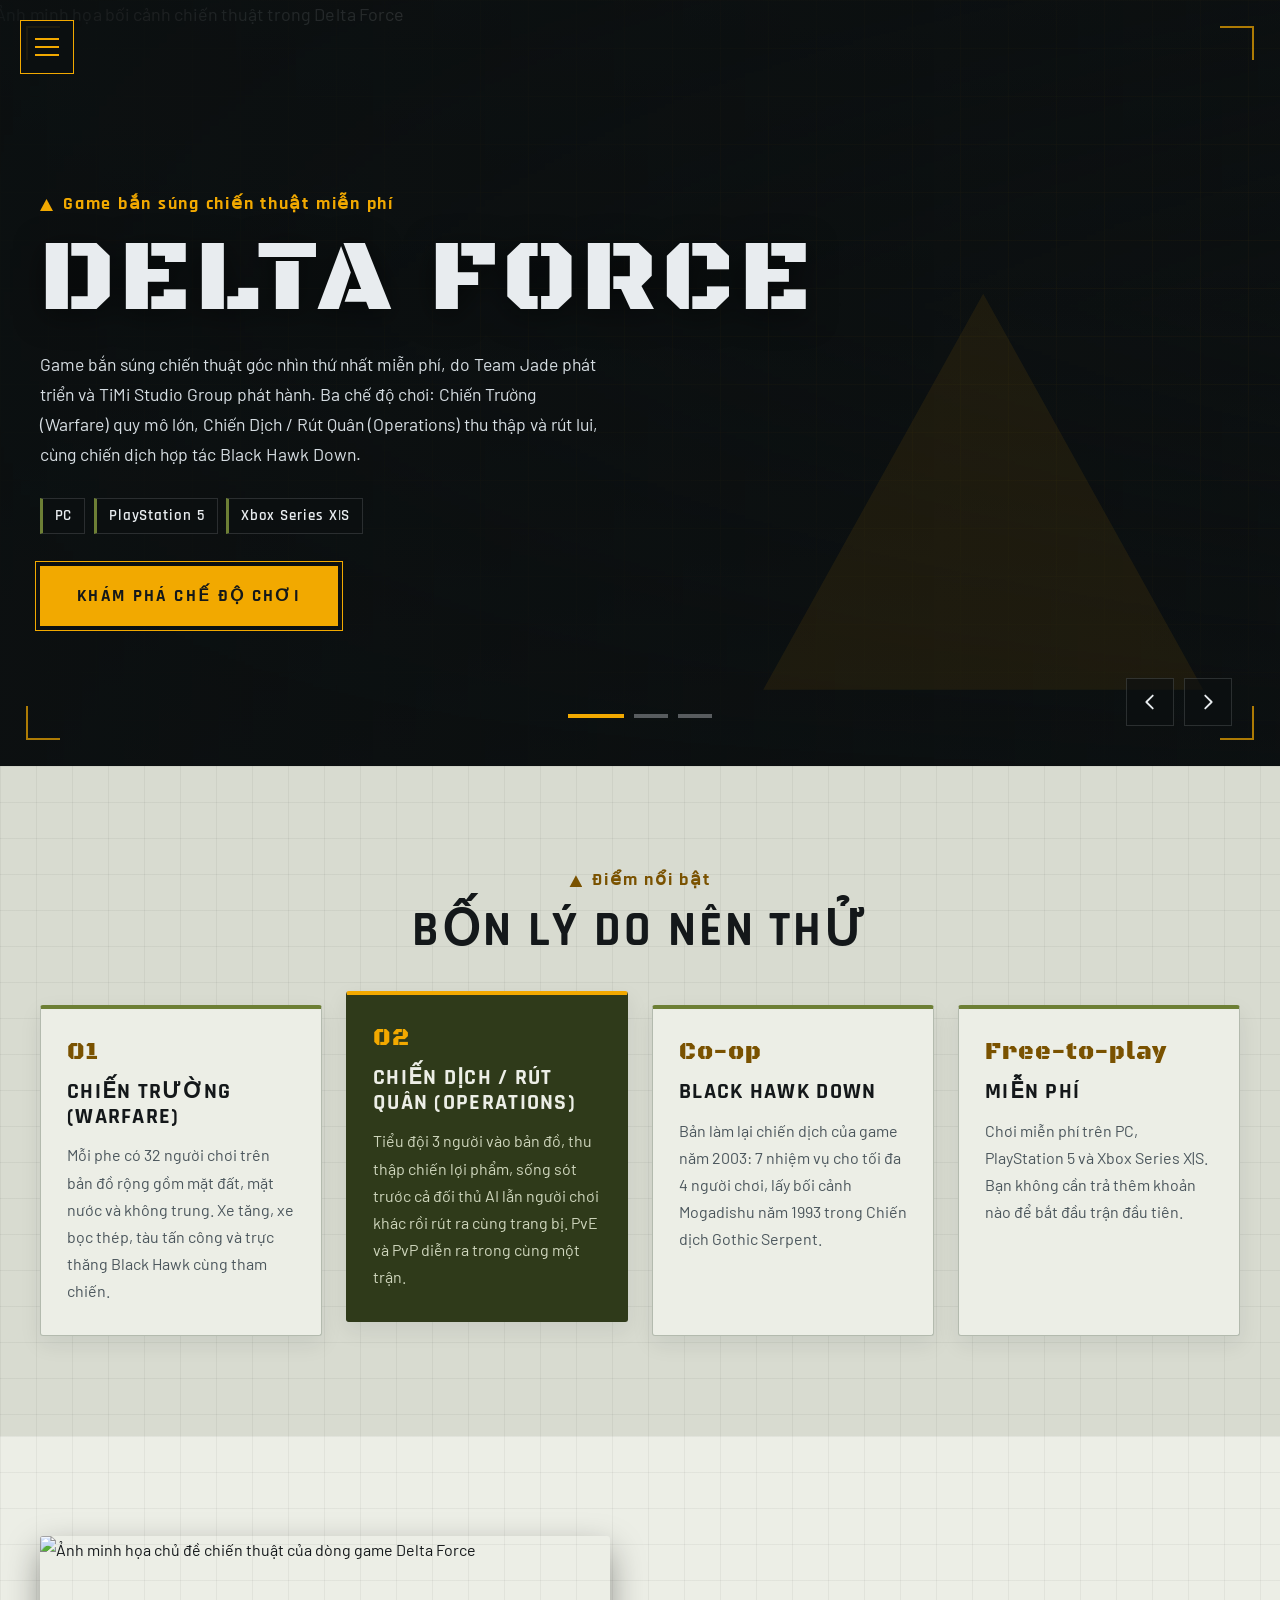
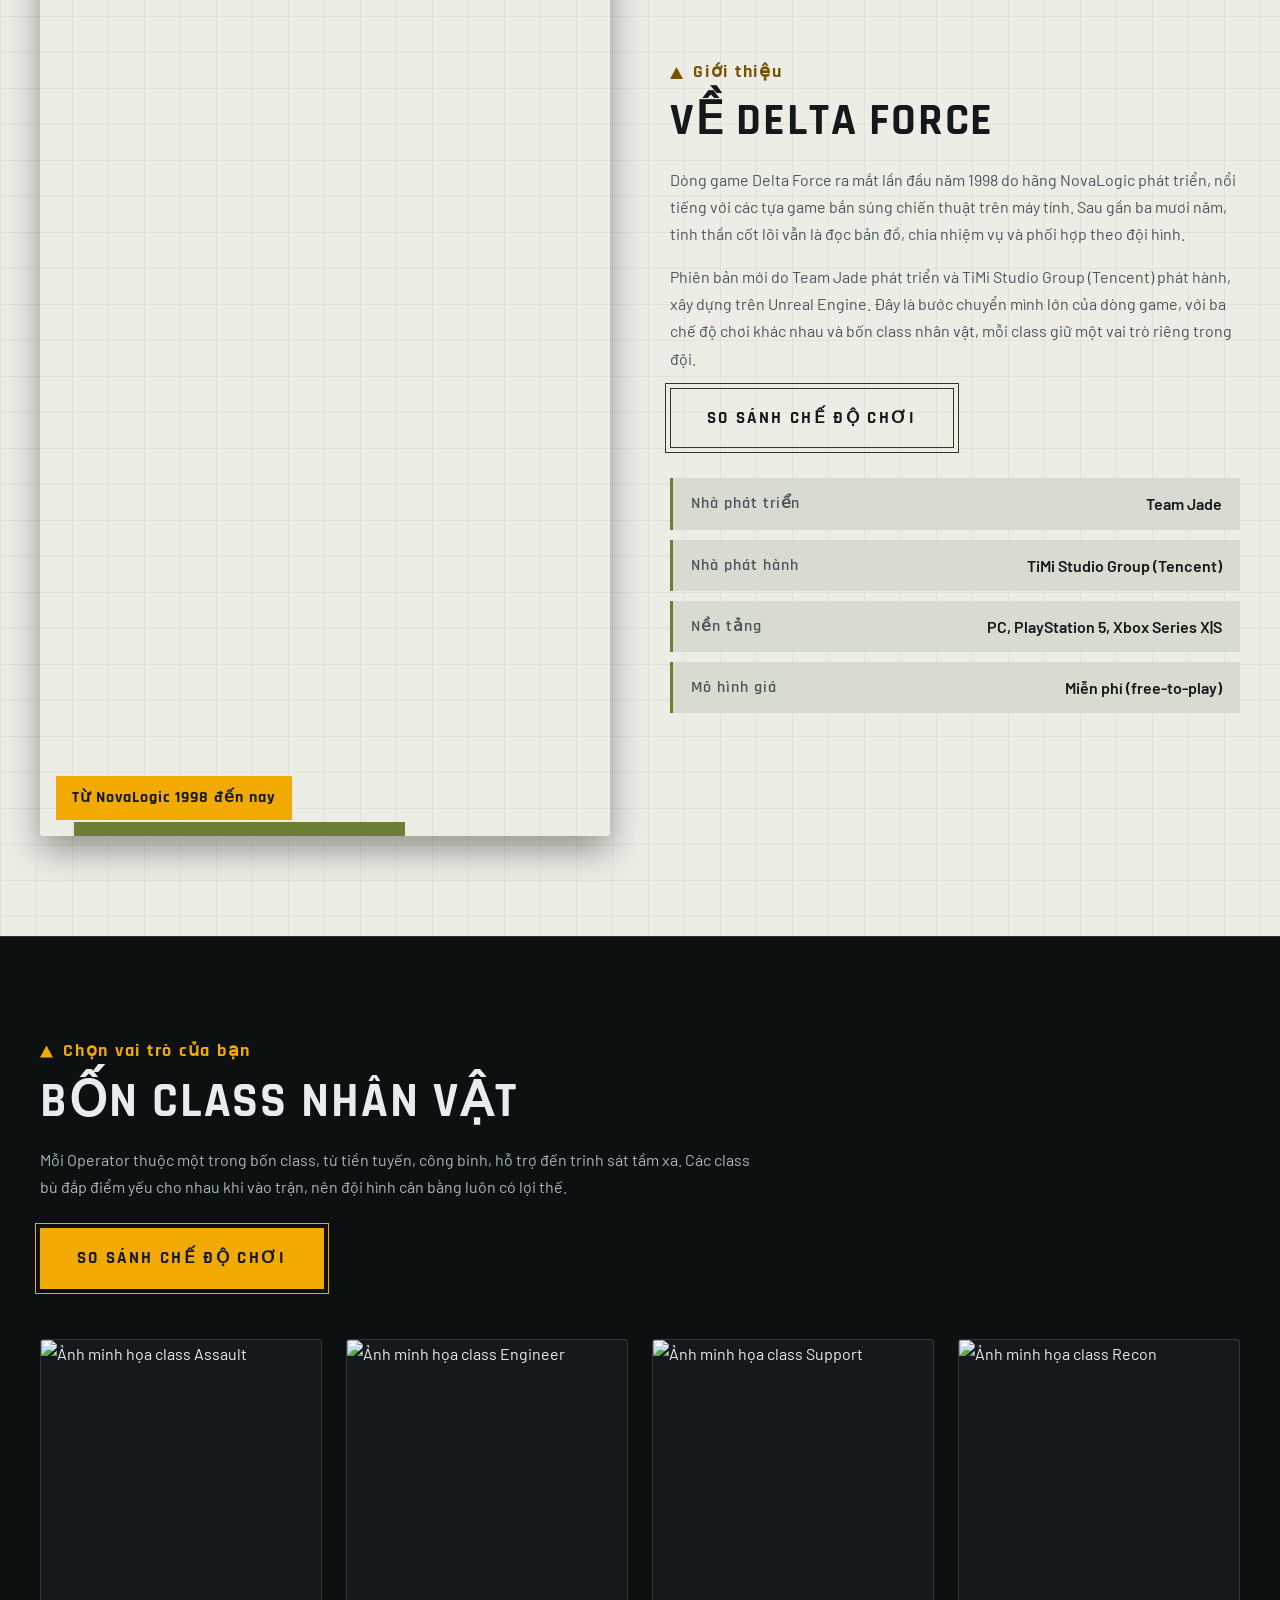
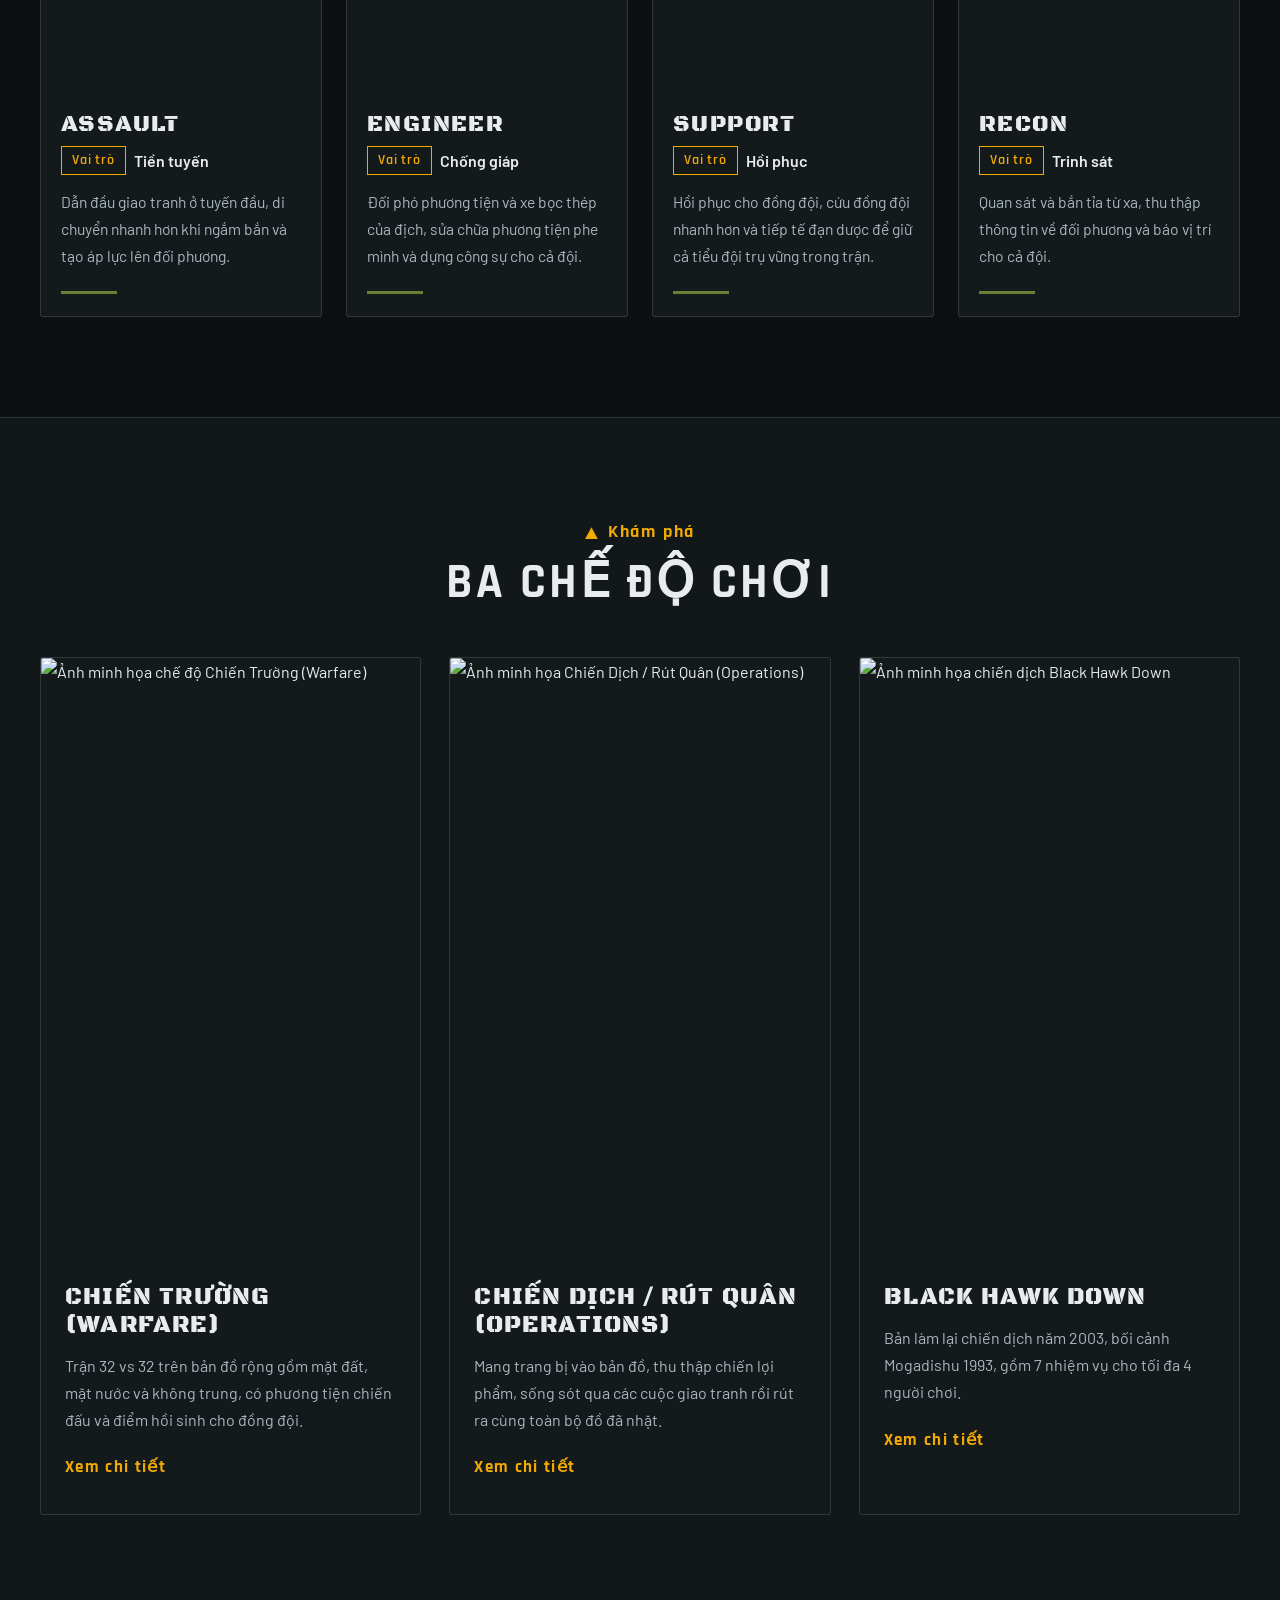
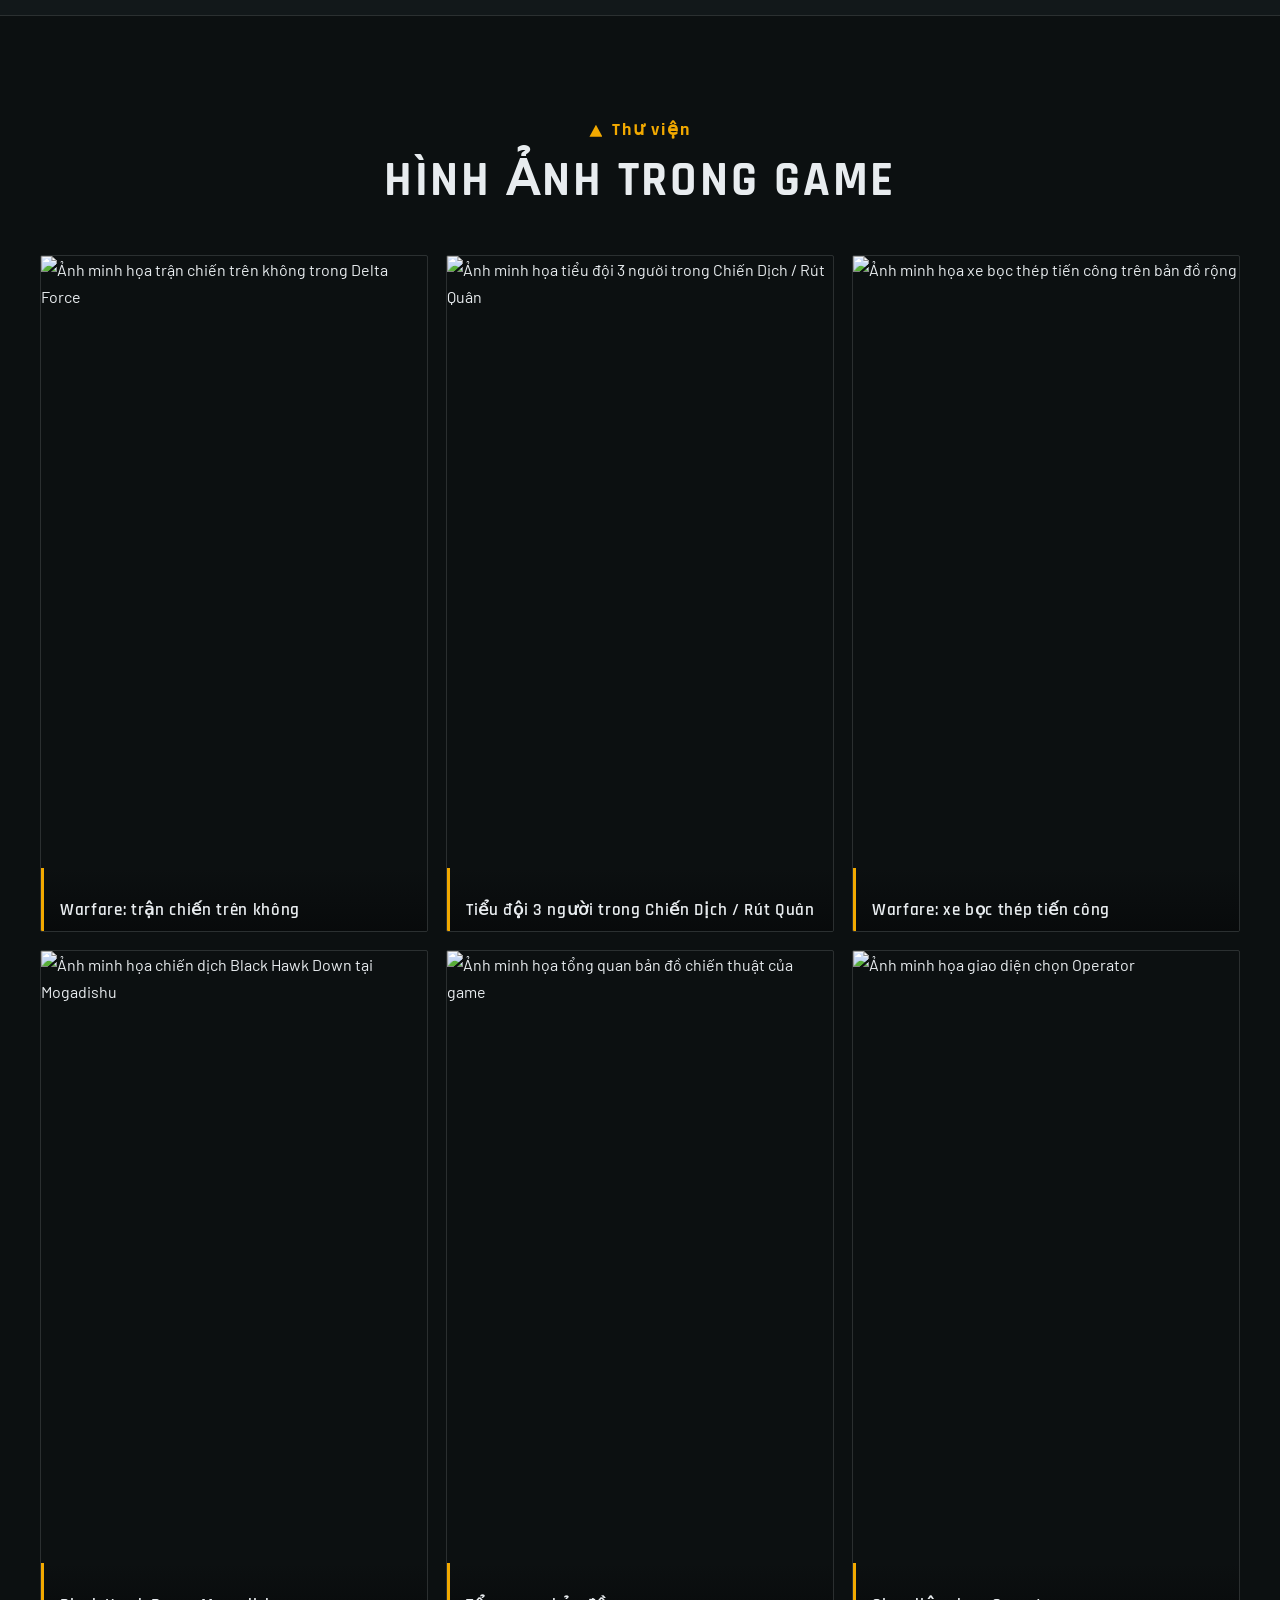
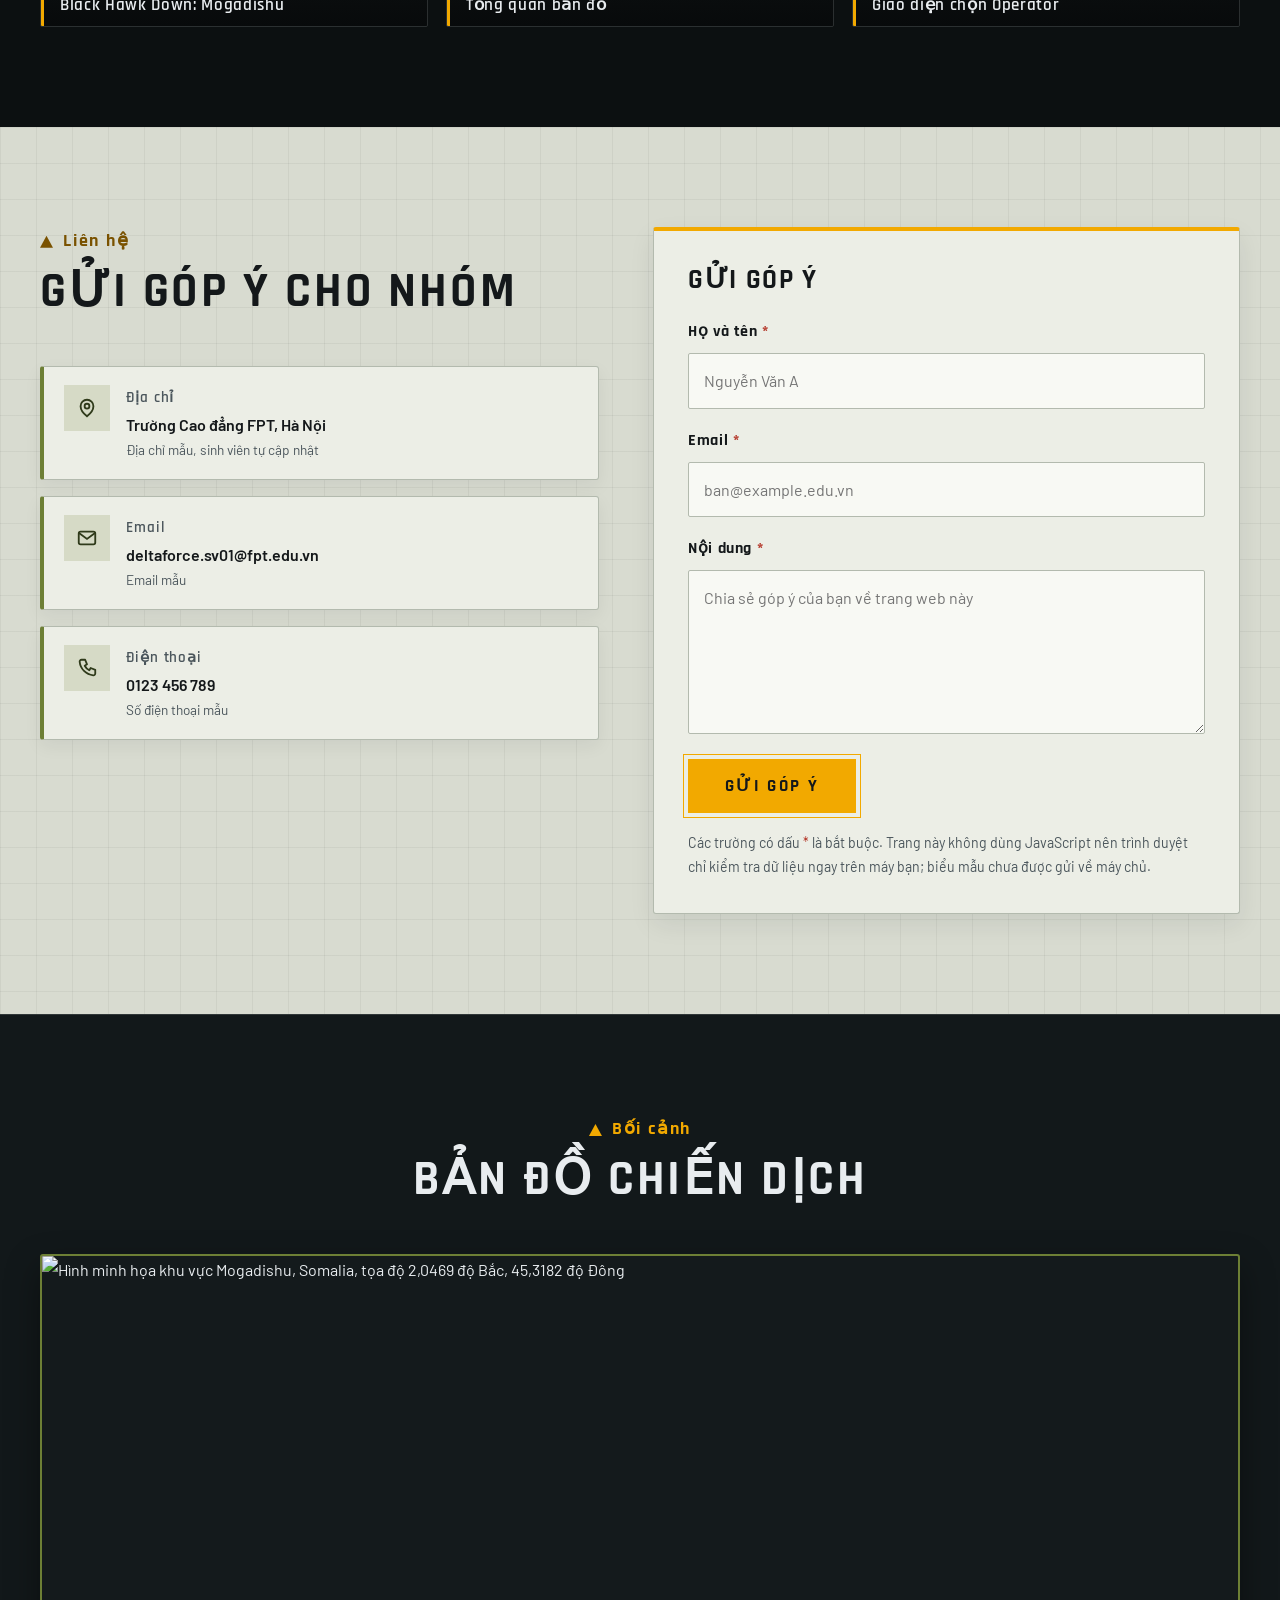
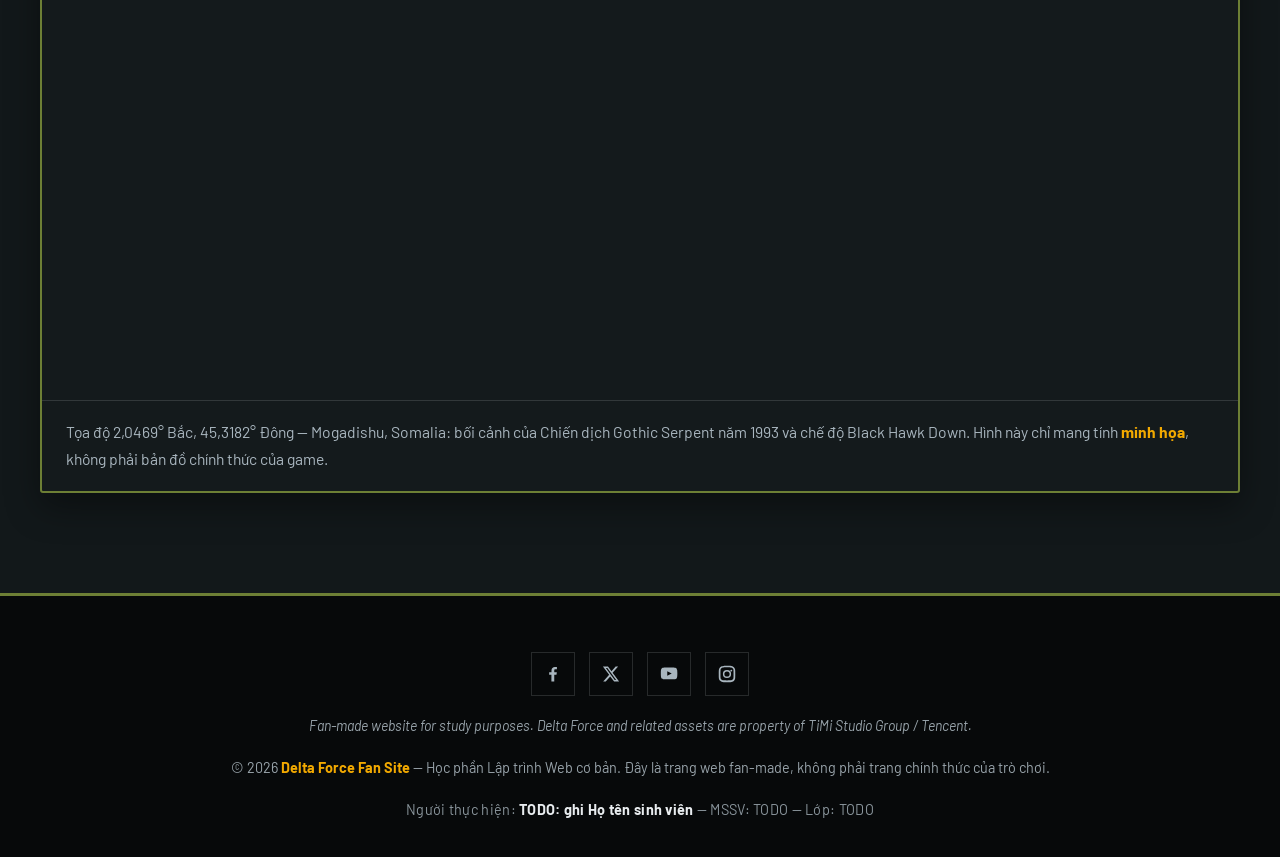
==== commit dc361cd5: "Merge branch 'main' of https://github.com/Ghao56/WEB_ASSIGNMENT-gioi-thieu-game-Delta-Force" ====
--- a/index.html
+++ b/index.html
@@ -5,10 +5,10 @@
     <meta charset="UTF-8">
     <meta name="viewport" content="width=device-width, initial-scale=1.0">
     <meta name="description"
-        content="Delta Force - game bắn chiến thuật góc nhìn thứ nhất miễn phí do Team Jade phát triển và TiMi Studio Group phát hành. Tìm hiểu các chế độ chơi và lớp nhân vật.">
+        content="Delta Force: game bắn súng chiến thuật góc nhìn thứ nhất miễn phí do Team Jade phát triển và TiMi Studio Group phát hành. Tìm hiểu ba chế độ Warfare, Operations, Black Hawk Down và bốn class Assault, Engineer, Support, Recon.">
     <meta name="author" content="Sinh viên - Học phần Lập trình Web cơ bản">
-    <meta name="theme-color" content="#0b0e10">
-    <title>Delta Force | Game bắn chiến thuật miễn phí - Fan-made</title>
+    <meta name="theme-color" content="#0c1011">
+    <title>Delta Force | Game bắn súng chiến thuật miễn phí (fan-made)</title>
 
     <!-- Y1: CSS ngoài - file CSS chính (style.css) và file responsive (responsive.css) -->
     <link rel="preconnect" href="https://fonts.googleapis.com">
@@ -37,7 +37,7 @@
                 <li class="site-nav__item"><a class="site-nav__link" href="#top">Trang chủ</a></li>
                 <li class="site-nav__item"><a class="site-nav__link" href="#tinh-nang">Tính năng</a></li>
                 <li class="site-nav__item"><a class="site-nav__link" href="#gioi-thieu">Giới thiệu</a></li>
-                <li class="site-nav__item"><a class="site-nav__link" href="#lop-nhan-vat">Lớp nhân vật</a></li>
+                <li class="site-nav__item"><a class="site-nav__link" href="#lop-nhan-vat">Class nhân vật</a></li>
                 <li class="site-nav__item"><a class="site-nav__link" href="#che-do">Chế độ chơi</a></li>
                 <li class="site-nav__item"><a class="site-nav__link" href="#thu-vien">Thư viện</a></li>
                 <li class="site-nav__item"><a class="site-nav__link" href="#lien-he">Liên hệ</a></li>
@@ -62,16 +62,16 @@
                 <div class="hero__slides">
                     <figure class="hero__slide hero__slide--1">
                         <img class="hero__image" src="https://cdn-media.sforum.vn/storage/app/media/nhuy/Nhu-Y/tai-game-delta-force-garena-2.jpg"
-                            alt="Ảnh minh họa phông nền chiến thuật của Delta Force" width="1600" height="900">
+                            alt="Ảnh minh họa bối cảnh chiến thuật trong Delta Force" width="1600" height="900">
                     </figure>
                     <figure class="hero__slide hero__slide--2">
                         <img class="hero__image" src="https://shared.fastly.steamstatic.com/store_item_assets/steam/apps/2507950/192e49c1f0a1a2e1ec524fbbeb041af29de0a4e8/capsule_616x353.jpg?t=1786330120"
-                            alt="Ảnh minh họa binh lực di động trong chiến trường Delta Force" width="1600"
+                            alt="Ảnh minh họa lực lượng và phương tiện trên chiến trường Delta Force" width="1600"
                             height="900">
                     </figure>
                     <figure class="hero__slide hero__slide--3">
                         <img class="hero__image" src="https://cdn-media.sforum.vn/storage/app/media/phuonganh/delta-force-dat-ky-luc-ve-luong-nguoi-choi-cung-luc.jpg"
-                            alt="Ảnh minh họa phong cảnh phục vụ đội ở Delta Force" width="1600" height="900">
+                            alt="Ảnh minh họa trận đấu quy mô lớn trong Delta Force" width="1600" height="900">
                     </figure>
                 </div>
 
@@ -80,59 +80,50 @@
                 <!-- Nút trước / sau: phải dùng <label for> chứ không dùng <a href>,
                      vì chỉ label mới tick được radio (đổi #target không đổi trạng thái radio) -->
                 <label class="hero__arrow hero__arrow--prev hero__arrow--prev-1" for="s3"
-                    aria-label="Xem ảnh trước">
-                    <svg viewBox="0 0 24 24" width="22" height="22" aria-hidden="true" focusable="false">
+                    aria-label="Xem ảnh trước"><svg viewBox="0 0 24 24" width="22" height="22" aria-hidden="true" focusable="false">
                         <path d="M15 5l-7 7 7 7" fill="none" stroke="currentColor" stroke-width="2"
                             stroke-linecap="round" stroke-linejoin="round" />
-                    </svg>
-                </label>
+                    </svg></label>
                 <label class="hero__arrow hero__arrow--prev hero__arrow--prev-2" for="s1"
-                    aria-label="Xem ảnh trước">
-                    <svg viewBox="0 0 24 24" width="22" height="22" aria-hidden="true" focusable="false">
+                    aria-label="Xem ảnh trước"><svg viewBox="0 0 24 24" width="22" height="22" aria-hidden="true" focusable="false">
                         <path d="M15 5l-7 7 7 7" fill="none" stroke="currentColor" stroke-width="2"
                             stroke-linecap="round" stroke-linejoin="round" />
-                    </svg>
-                </label>
+                    </svg></label>
                 <label class="hero__arrow hero__arrow--prev hero__arrow--prev-3" for="s2"
-                    aria-label="Xem ảnh trước">
-                    <svg viewBox="0 0 24 24" width="22" height="22" aria-hidden="true" focusable="false">
+                    aria-label="Xem ảnh trước"><svg viewBox="0 0 24 24" width="22" height="22" aria-hidden="true" focusable="false">
                         <path d="M15 5l-7 7 7 7" fill="none" stroke="currentColor" stroke-width="2"
                             stroke-linecap="round" stroke-linejoin="round" />
-                    </svg>
-                </label>
+                    </svg></label>
 
                 <label class="hero__arrow hero__arrow--next hero__arrow--next-1" for="s2"
-                    aria-label="Xem ảnh tiếp theo">
-                    <svg viewBox="0 0 24 24" width="22" height="22" aria-hidden="true" focusable="false">
+                    aria-label="Xem ảnh tiếp theo"><svg viewBox="0 0 24 24" width="22" height="22" aria-hidden="true" focusable="false">
                         <path d="M9 5l7 7-7 7" fill="none" stroke="currentColor" stroke-width="2"
                             stroke-linecap="round" stroke-linejoin="round" />
-                    </svg>
-                </label>
+                    </svg></label>
                 <label class="hero__arrow hero__arrow--next hero__arrow--next-2" for="s3"
-                    aria-label="Xem ảnh tiếp theo">
-                    <svg viewBox="0 0 24 24" width="22" height="22" aria-hidden="true" focusable="false">
+                    aria-label="Xem ảnh tiếp theo"><svg viewBox="0 0 24 24" width="22" height="22" aria-hidden="true" focusable="false">
                         <path d="M9 5l7 7-7 7" fill="none" stroke="currentColor" stroke-width="2"
                             stroke-linecap="round" stroke-linejoin="round" />
-                    </svg>
-                </label>
+                    </svg></label>
                 <label class="hero__arrow hero__arrow--next hero__arrow--next-3" for="s1"
-                    aria-label="Xem ảnh tiếp theo">
-                    <svg viewBox="0 0 24 24" width="22" height="22" aria-hidden="true" focusable="false">
+                    aria-label="Xem ảnh tiếp theo"><svg viewBox="0 0 24 24" width="22" height="22" aria-hidden="true" focusable="false">
                         <path d="M9 5l7 7-7 7" fill="none" stroke="currentColor" stroke-width="2"
                             stroke-linecap="round" stroke-linejoin="round" />
-                    </svg>
-                </label>
+                    </svg></label>
 
                 <div class="container hero__content">
                     <!-- Y2: hiệu ứng vào tại nội dung tiêu đề -->
-                    <p class="hero__kicker">Game chiến thuật miễn phí</p>
+                    <p class="hero__kicker">Game bắn súng chiến thuật miễn phí</p>
                     <h1 class="hero__title">Delta Force</h1>
                     <p class="hero__desc">
-                        Game bắn súng chiến thuật góc nhìn thứ nhất miễn phí, do Team Jade phát triển
-                        và TiMi Studio Group phát hành. Ba chế độ chơi lớn: Chiến Trường (Warfare),
-                        Chiến Dịch / Rút Quân và chiến dịch Black Hawk Down.
+Game bắn súng chiến thuật góc nhìn thứ nhất miễn phí, do Team Jade phát triển và TiMi Studio Group phát hành. Ba chế độ chơi: Chiến Trường (Warfare) quy mô lớn, Chiến Dịch / Rút Quân (Operations) thu thập và rút lui, cùng chiến dịch hợp tác Black Hawk Down.
                     </p>
-                    <a class="btn btn--accent" href="#che-do">Khám phá</a>
+                    <ul class="hero__platforms" aria-label="Nền tảng hỗ trợ">
+                        <li class="hero__platform">PC</li>
+                        <li class="hero__platform">PlayStation 5</li>
+                        <li class="hero__platform">Xbox Series X|S</li>
+                    </ul>
+                    <a class="btn btn--accent" href="#che-do">Khám phá chế độ chơi</a>
                 </div>
 
                 <div class="hero__dots">
@@ -154,38 +145,39 @@
 
                 <ul class="features__list">
                     <li class="features__item">
-                        <span class="features__num" aria-hidden="true">01</span>
+<span class="features__num" aria-hidden="true">01</span>
                         <h3 class="features__title">Chiến Trường (Warfare)</h3>
                         <p class="features__text">
-                            32 người chơi mỗi phe trên bản đồ trải rộng cả đất, biển và không trung.
-                            Xe tăng, xe bọn, tàu đổ bộ và trực thăng Black Hawk tham gia chiến đấu.
+                            Mỗi phe có 32 người chơi trên bản đồ rộng gồm mặt đất, mặt nước và không trung.
+                            Xe tăng, xe bọc thép, tàu tấn công và trực thăng Black Hawk cùng tham chiến.
                         </p>
                     </li>
 
                     <li class="features__item features__item--highlight">
-                        <span class="features__num" aria-hidden="true">02</span>
-                        <h3 class="features__title">Chiến Dịch / Rút Quân</h3>
+<span class="features__num" aria-hidden="true">02</span>
+                        <h3 class="features__title">Chiến Dịch / Rút Quân (Operations)</h3>
                         <p class="features__text">
-                            Tiểu đội 3 người xuất kích, thu thập chiến lợi phẩm, sống sót mọi trận
-                            đánh và rút ra cùng trang bị. Kết hợp PvE và PvP trong cùng một trận.
+                            Tiểu đội 3 người vào bản đồ, thu thập chiến lợi phẩm, sống sót trước cả đối thủ
+                            AI lẫn người chơi khác rồi rút ra cùng trang bị. PvE và PvP diễn ra trong cùng
+                            một trận.
                         </p>
                     </li>
 
                     <li class="features__item">
-                        <span class="features__num" aria-hidden="true">03</span>
+                        <span class="features__num" aria-hidden="true">Co-op</span>
                         <h3 class="features__title">Black Hawk Down</h3>
                         <p class="features__text">
-                            Bản remake chiến dịch hợp tác của game năm 2003: 7 nhiệm vụ, tối đa 4 người
-                            chơi, bối cảnh Mogadishu năm 1993 trong Chiến dịch Gothic Serpent.
+                            Bản làm lại chiến dịch của game năm 2003: 7 nhiệm vụ cho tối đa 4 người chơi,
+                            lấy bối cảnh Mogadishu năm 1993 trong Chiến dịch Gothic Serpent.
                         </p>
                     </li>
 
                     <li class="features__item">
-                        <span class="features__num" aria-hidden="true">04</span>
+                        <span class="features__num" aria-hidden="true">Free-to-play</span>
                         <h3 class="features__title">Miễn phí</h3>
                         <p class="features__text">
-                            Chơi miễn phí trên PC, PlayStation 5 và Xbox Series X|S. Không cần mua thêm
-                            gì để bắt đầu cuộc chiến đấu đầu tiên.
+                            Chơi miễn phí trên PC, PlayStation 5 và Xbox Series X|S. Bạn không cần trả thêm
+                            khoản nào để bắt đầu trận đầu tiên.
                         </p>
                     </li>
                 </ul>
@@ -193,7 +185,7 @@
         </section>
 
 
-        <!-- ============ Y3: GIỚI THIỆU - 2 cột, ảnh bố + nội dung ============ -->
+        <!-- ============ Y3: GIỚI THIỆU - 2 cột, ảnh bên trái + nội dung ============ -->
         <section class="section about" id="gioi-thieu">
             <div class="container about__inner">
 
@@ -202,28 +194,26 @@
                         <img class="about__image" src="https://cdn.muakey.com/storage/media/1LNq74eJrNHKR0BNCAarLT0e7mzNrtKVedPpDhg2.jpg?hash=426afa10"
                             alt="Ảnh minh họa chủ đề chiến thuật của dòng game Delta Force" width="1200"
                             height="900">
-                        <figcaption class="about__badge">NovaLogic 1998 &mdash; ngày nay</figcaption>
+                        <figcaption class="about__badge">Từ NovaLogic 1998 đến nay</figcaption>
                     </figure>
                     <span class="about__accent" aria-hidden="true"></span>
                 </div>
 
                 <div class="about__content">
                     <p class="about__script">Giới thiệu</p>
-                    <h2 class="about__title">Delta Force</h2>
+                    <h2 class="about__title">Về Delta Force</h2>
                     <p class="about__text">
-                        Dòng game Delta Force ra mắt lần đầu năm 1998 do hãng NovaLogic phát triển và nổi
-                        tiếng nhờ những bản chiến thuật chiến đấu trên máy tính. Trong gần ba mươi năm,
-                        dòng game này vẫn giữ nguyên tinh thần: đọc bản đồ, chia đội hình và điều phối
-                        chiến thuật cho cả đội hình.
+                        Dòng game Delta Force ra mắt lần đầu năm 1998 do hãng NovaLogic phát triển, nổi
+                        tiếng với các tựa game bắn súng chiến thuật trên máy tính. Sau gần ba mươi năm,
+                        tinh thần cốt lõi vẫn là đọc bản đồ, chia nhiệm vụ và phối hợp theo đội hình.
                     </p>
                     <p class="about__text">
-                        Phiên bản mới được Team Jade phát triển và TiMi Studio Group (Tencent) phát hành,
-                        xây dựng bằng công nghệ Unreal Engine. Đây là bước ngoi vào thế giới thứ hai của
-                        Delta Force với ba chế độ chơi hoàn toàn khác nhau và lựa chọn nhân vật riêng cho
-                        từng vai trò.
+                        Phiên bản mới do Team Jade phát triển và TiMi Studio Group (Tencent) phát hành,
+                        xây dựng trên Unreal Engine. Đây là bước chuyển mình lớn của dòng game, với ba chế
+                        độ chơi khác nhau và bốn class nhân vật, mỗi class giữ một vai trò riêng trong đội.
                     </p>
 
-                    <a class="btn btn--outline" href="modes.html#bang-so-sanh">Tìm hiểu thêm</a>
+                    <a class="btn btn--outline" href="modes.html#bang-so-sanh">So sánh chế độ chơi</a>
 
                     <ul class="about__list">
                         <li class="about__item">
@@ -231,7 +221,7 @@
                             <span class="about__value">Team Jade</span>
                         </li>
                         <li class="about__item">
-                            <span class="about__label">Nhà xuất bản</span>
+                            <span class="about__label">Nhà phát hành</span>
                             <span class="about__value">TiMi Studio Group (Tencent)</span>
                         </li>
                         <li class="about__item">
@@ -240,7 +230,7 @@
                         </li>
                         <li class="about__item">
                             <span class="about__label">Mô hình giá</span>
-                            <span class="about__value">Miễn phí (Free-to-play)</span>
+                            <span class="about__value">Miễn phí (free-to-play)</span>
                         </li>
                     </ul>
                 </div>
@@ -248,90 +238,90 @@
         </section>
 
 
-        <!-- ============ Y3: LỚP NHÂN VẬT - CSS Grid 4 thẻ, nền tối ============ -->
+        <!-- ============ Y3: CLASS NHÂN VẬT - CSS Grid 4 thẻ, nền tối ============ -->
         <section class="section section--dark classes" id="lop-nhan-vat">
             <div class="container">
                 <div class="classes__intro">
                     <p class="classes__script">Chọn vai trò của bạn</p>
-                    <h2 class="classes__title">Lớp nhân vật</h2>
+                    <h2 class="classes__title">Bốn class nhân vật</h2>
                     <p class="classes__text">
-                        Mỗi lựa chọn Operator đều mang một vai trò riêng, từ trinh sát tầm xa đến kỹ sư
-                        trang bị nặng. Bốn lớp nhân vật dưới đây được thiết kế để bù đắc điểm yếu cho nhau
-                        khi vào trận.
+                        Mỗi Operator thuộc một trong bốn class, từ tiền tuyến, công binh, hỗ trợ đến trinh
+                        sát tầm xa. Các class bù đắp điểm yếu cho nhau khi vào trận, nên đội hình cân bằng
+                        luôn có lợi thế.
                     </p>
-                    <a class="btn btn--accent" href="modes.html#bang-so-sanh">So sánh chế độ</a>
+                    <a class="btn btn--accent" href="modes.html#bang-so-sanh">So sánh chế độ chơi</a>
                 </div>
 
                 <ul class="classes__list">
 
                     <li class="class-card">
-                        <a class="class-card__media" href="#lop-dieu-phuong">
+                        <a class="class-card__media" href="#class-assault"
+                            aria-label="Phóng to ảnh class Assault">
                             <img class="class-card__image" src="https://gamelade.vn/wp-content/uploads/2024/10/delta-force-hawk-ops-cong-bo-ngay-ra-mat-cho-pc-thumb.jpg"
-                                alt="Ảnh minh họa lớp nhân vật Điều phương (Assault)" width="800" height="1000">
-                            <span class="class-card__zoom" aria-hidden="true">+</span>
-                        </a>
-                        <h3 class="class-card__title">Điều phương</h3>
+                                alt="Ảnh minh họa class Assault" width="800" height="1000">
+                        </a>
+                        <h3 class="class-card__title">Assault</h3>
                         <p class="class-card__role">
                             <span class="class-card__tag">Vai trò</span>
                             <span class="class-card__value">Tiền tuyến</span>
                         </p>
                         <p class="class-card__text">
-                            Cửa quân tiền công: khả năng chiến đấu tốt hơn và di chuyển mượt mà
-                            khi ngắm bắn.
+                            Dẫn đầu giao tranh ở tuyến đầu, di chuyển nhanh hơn khi ngắm bắn và tạo áp lực
+                            lên đối phương.
                         </p>
                         <span class="class-card__divider" aria-hidden="true"></span>
                     </li>
 
                     <li class="class-card">
-                        <a class="class-card__media" href="#lop-ky-su">
+                        <a class="class-card__media" href="#class-engineer"
+                            aria-label="Phóng to ảnh class Engineer">
                             <img class="class-card__image" src="https://encrypted-tbn0.gstatic.com/images?q=tbn:ANd9GcTugOCJu-dEYwmEJjJZSQpOGSAnaVLBidTvftbQ-h4lIfaWn8B4BPmUuag&s=10"
-                                alt="Ảnh minh họa lớp nhân vật Kỹ sư (Engineer)" width="800" height="1000">
-                            <span class="class-card__zoom" aria-hidden="true">+</span>
-                        </a>
-                        <h3 class="class-card__title">Kỹ sư</h3>
+                                alt="Ảnh minh họa class Engineer" width="800" height="1000">
+                        </a>
+                        <h3 class="class-card__title">Engineer</h3>
                         <p class="class-card__role">
                             <span class="class-card__tag">Vai trò</span>
-                            <span class="class-card__value">Trang bị nặng</span>
+                            <span class="class-card__value">Chống giáp</span>
                         </p>
                         <p class="class-card__text">
-                            Mang theo phương tiện, vũ khí và thiết bị nặng để thay đổi
-                            đội hình của cả đội.
+                            Đối phó phương tiện và xe bọc thép của địch, sửa chữa phương tiện phe mình và
+                            dựng công sự cho cả đội.
                         </p>
                         <span class="class-card__divider" aria-hidden="true"></span>
                     </li>
 
                     <li class="class-card">
-                        <a class="class-card__media" href="#lop-ho-tro">
+                        <a class="class-card__media" href="#class-support"
+                            aria-label="Phóng to ảnh class Support">
                             <img class="class-card__image" src="https://encrypted-tbn0.gstatic.com/images?q=tbn:ANd9GcSRlJ7BvT6oPUDhnPOmd1_uPrVyuOSXHVAeJvtAPhKaSftuq6cUQp7_J-0&s=10"
-                                alt="Ảnh minh họa lớp nhân vật Hỗ trợ (Support)" width="800" height="1000">
-                            <span class="class-card__zoom" aria-hidden="true">+</span>
-                        </a>
-                        <h3 class="class-card__title">Hỗ trợ</h3>
+                                alt="Ảnh minh họa class Support" width="800" height="1000">
+                        </a>
+                        <h3 class="class-card__title">Support</h3>
                         <p class="class-card__role">
                             <span class="class-card__tag">Vai trò</span>
-                            <span class="class-card__value">Hỗ trợ</span>
+                            <span class="class-card__value">Hồi phục</span>
                         </p>
                         <p class="class-card__text">
-                            Cung cấp đạn, máy lọc và hỗ trợ về mặt hồi phục
-                            cho cả tiểu đội.
+                            Hồi phục cho đồng đội, cứu đồng đội nhanh hơn và tiếp tế đạn dược để giữ cả tiểu
+                            đội trụ vững trong trận.
                         </p>
                         <span class="class-card__divider" aria-hidden="true"></span>
                     </li>
 
                     <li class="class-card">
-                        <a class="class-card__media" href="#lop-trinh-sat">
+                        <a class="class-card__media" href="#class-recon"
+                            aria-label="Phóng to ảnh class Recon">
                             <img class="class-card__image" src="https://encrypted-tbn0.gstatic.com/images?q=tbn:ANd9GcQEyt2CAb7sVM5emlsg86lUben7ew0uciZMYX6aHHLDURZK7AMDMpej3XCO&s=10"
-                                alt="Ảnh minh họa lớp nhân vật Trinh sát (Recon)" width="800" height="1000">
-                            <span class="class-card__zoom" aria-hidden="true">+</span>
-                        </a>
-                        <h3 class="class-card__title">Trinh sát</h3>
+                                alt="Ảnh minh họa class Recon" width="800" height="1000">
+                        </a>
+                        <h3 class="class-card__title">Recon</h3>
                         <p class="class-card__role">
                             <span class="class-card__tag">Vai trò</span>
-                            <span class="class-card__value">Bắn tỉa</span>
+                            <span class="class-card__value">Trinh sát</span>
                         </p>
                         <p class="class-card__text">
-                            Quan sát bằng ống ngắm, gọi tọa độ và hỗ trợ
-                            tiếp liệu từ xa cho đội hình.
+                            Quan sát và bắn tỉa từ xa, thu thập thông tin về đối phương và báo vị trí cho
+                            cả đội.
                         </p>
                         <span class="class-card__divider" aria-hidden="true"></span>
                     </li>
@@ -339,43 +329,39 @@
             </div>
 
             <!-- ============ Y4: LIGHTBOX THUẦN CSS (dùng :target) ============ -->
-            <div class="lightbox" id="lop-dieu-phuong">
+            <div class="lightbox" id="class-assault">
                 <a class="lightbox__close" href="#lop-nhan-vat" aria-label="Đóng ảnh">&times;</a>
                 <figure class="lightbox__figure">
                     <img class="lightbox__image" src="images/class-assault.svg"
-                        alt="Ảnh phóng to lớp nhân vật Điều phương (Assault)" width="800" height="1000">
-                    <figcaption class="lightbox__caption">Điều phương (Assault) &mdash; vai trò tiền tuyến.
-                    </figcaption>
-                </figure>
-            </div>
-
-            <div class="lightbox" id="lop-ky-su">
+                        alt="Ảnh phóng to class Assault" width="800" height="1000">
+                    <figcaption class="lightbox__caption">Assault: vai trò tiền tuyến</figcaption>
+                </figure>
+            </div>
+
+            <div class="lightbox" id="class-engineer">
                 <a class="lightbox__close" href="#lop-nhan-vat" aria-label="Đóng ảnh">&times;</a>
                 <figure class="lightbox__figure">
                     <img class="lightbox__image" src="images/class-engineer.svg"
-                        alt="Ảnh phóng to lớp nhân vật Kỹ sư (Engineer)" width="800" height="1000">
-                    <figcaption class="lightbox__caption">Kỹ sư (Engineer) &mdash; vai trò trang bị nặng.
-                    </figcaption>
-                </figure>
-            </div>
-
-            <div class="lightbox" id="lop-ho-tro">
+                        alt="Ảnh phóng to class Engineer" width="800" height="1000">
+                    <figcaption class="lightbox__caption">Engineer: vai trò chống giáp và sửa chữa</figcaption>
+                </figure>
+            </div>
+
+            <div class="lightbox" id="class-support">
                 <a class="lightbox__close" href="#lop-nhan-vat" aria-label="Đóng ảnh">&times;</a>
                 <figure class="lightbox__figure">
                     <img class="lightbox__image" src="images/class-support.svg"
-                        alt="Ảnh phóng to lớp nhân vật Hỗ trợ (Support)" width="800" height="1000">
-                    <figcaption class="lightbox__caption">Hỗ trợ (Support) &mdash; vai trò hỗ trợ tiểu đội.
-                    </figcaption>
-                </figure>
-            </div>
-
-            <div class="lightbox" id="lop-trinh-sat">
+                        alt="Ảnh phóng to class Support" width="800" height="1000">
+                    <figcaption class="lightbox__caption">Support: vai trò hồi phục và tiếp tế</figcaption>
+                </figure>
+            </div>
+
+            <div class="lightbox" id="class-recon">
                 <a class="lightbox__close" href="#lop-nhan-vat" aria-label="Đóng ảnh">&times;</a>
                 <figure class="lightbox__figure">
                     <img class="lightbox__image" src="images/class-recon.svg"
-                        alt="Ảnh phóng to lớp nhân vật Trinh sát (Recon)" width="800" height="1000">
-                    <figcaption class="lightbox__caption">Trinh sát (Recon) &mdash; vai trò bắn tỉa.
-                    </figcaption>
+                        alt="Ảnh phóng to class Recon" width="800" height="1000">
+                    <figcaption class="lightbox__caption">Recon: vai trò trinh sát và bắn tỉa</figcaption>
                 </figure>
             </div>
         </section>
@@ -399,10 +385,10 @@
                         <div class="mode-card__body">
                             <h3 class="mode-card__title">Chiến Trường (Warfare)</h3>
                             <p class="mode-card__text">
-                                Đường chiến 32 vs 32 trên bản đồ trải rộng cả đất, biển và không trung,
-                                có phương tiện cơ giác hỗ trợ và cơ chế gọi tiếp viện.
+                                Trận 32 vs 32 trên bản đồ rộng gồm mặt đất, mặt nước và không trung, có phương
+                                tiện chiến đấu và điểm hồi sinh cho đồng đội.
                             </p>
-                            <a class="mode-card__link" href="modes.html#che-do-1">Xem thêm</a>
+                            <a class="mode-card__link" href="modes.html#che-do-1">Xem chi tiết</a>
                         </div>
                     </li>
 
@@ -412,27 +398,27 @@
                                 alt="Ảnh minh họa Chiến Dịch / Rút Quân (Operations)" width="900" height="600">
                         </figure>
                         <div class="mode-card__body">
-                            <h3 class="mode-card__title">Chiến Dịch / Rút Quân</h3>
+                            <h3 class="mode-card__title">Chiến Dịch / Rút Quân (Operations)</h3>
                             <p class="mode-card__text">
-                                Mang trang bị vào bản đồ, thu thập chiến lợi phẩm, sống sót mọi trận
-                                đánh rồi rút ra cùng đồ ngoại thành.
+                                Mang trang bị vào bản đồ, thu thập chiến lợi phẩm, sống sót qua các cuộc
+                                giao tranh rồi rút ra cùng toàn bộ đồ đã nhặt.
                             </p>
-                            <a class="mode-card__link" href="modes.html#che-do-2">Xem thêm</a>
+                            <a class="mode-card__link" href="modes.html#che-do-2">Xem chi tiết</a>
                         </div>
                     </li>
 
                     <li class="mode-card">
                         <figure class="mode-card__media">
                             <img class="mode-card__image" src="https://encrypted-tbn0.gstatic.com/images?q=tbn:ANd9GcQJR6aPDIB5blIa_VQRadprkZB8G0Y_ccbUv8EPNJYAtyxXlZmYdDUCsEw&s=10"
-                                alt="Ảnh minh họa chế độ chiến dịch Black Hawk Down" width="900" height="600">
+                                alt="Ảnh minh họa chiến dịch Black Hawk Down" width="900" height="600">
                         </figure>
                         <div class="mode-card__body">
                             <h3 class="mode-card__title">Black Hawk Down</h3>
                             <p class="mode-card__text">
-                                Bản remake chiến dịch hợp tác năm 2003, bối cảnh Mogadishu 1993 với
-                                7 nhiệm vụ cho tối đa 4 người chơi.
+                                Bản làm lại chiến dịch năm 2003, bối cảnh Mogadishu 1993, gồm 7 nhiệm vụ
+                                cho tối đa 4 người chơi.
                             </p>
-                            <a class="mode-card__link" href="modes.html#che-do-3">Xem thêm</a>
+                            <a class="mode-card__link" href="modes.html#che-do-3">Xem chi tiết</a>
                         </div>
                     </li>
                 </ul>
@@ -452,8 +438,8 @@
                     <li class="gallery__item">
                         <a class="gallery__link" href="#anh-1">
                             <img class="gallery__image" src="https://cdn2.unrealengine.com/delta-force-feature-black-hawk-down-1-1920x1080-3427a900d117.jpg"
-                                alt="Ảnh minh họa bản đồ chiến tranh trên không" width="900" height="675">
-                            <span class="gallery__caption">Bản đồ chiến tranh trên không</span>
+                                alt="Ảnh minh họa trận chiến trên không trong Delta Force" width="900" height="675">
+                            <span class="gallery__caption">Warfare: trận chiến trên không</span>
                         </a>
                     </li>
                     <li class="gallery__item">
@@ -461,14 +447,14 @@
                             <img class="gallery__image" src="https://cdn-media.sforum.vn/storage/app/media/quangduy/warfare-delta-force-gameplay-ava-1.jpg"
                                 alt="Ảnh minh họa tiểu đội 3 người trong Chiến Dịch / Rút Quân" width="900"
                                 height="675">
-                            <span class="gallery__caption">Tiểu đội trong Chiến Dịch / Rút Quân</span>
+                            <span class="gallery__caption">Tiểu đội 3 người trong Chiến Dịch / Rút Quân</span>
                         </a>
                     </li>
                     <li class="gallery__item">
                         <a class="gallery__link" href="#anh-3">
                             <img class="gallery__image" src="https://cdn-media.sforum.vn/storage/app/media/phuonganh/phuonganh/delta-force-map-6.jpg"
-                                alt="Ảnh minh họa xe bọn tiến công trên bản đồ rộng" width="900" height="675">
-                            <span class="gallery__caption">Phương tiện cơ giác tiến công</span>
+                                alt="Ảnh minh họa xe bọc thép tiến công trên bản đồ rộng" width="900" height="675">
+                            <span class="gallery__caption">Warfare: xe bọc thép tiến công</span>
                         </a>
                     </li>
                     <li class="gallery__item">
@@ -476,20 +462,20 @@
                             <img class="gallery__image" src="https://web.df.garena.com/02_h5/240923_official_website/vi/pc/gamemode_bg_03.jpg"
                                 alt="Ảnh minh họa chiến dịch Black Hawk Down tại Mogadishu" width="900"
                                 height="675">
-                            <span class="gallery__caption">Chiến dịch Black Hawk Down</span>
+                            <span class="gallery__caption">Black Hawk Down: Mogadishu</span>
                         </a>
                     </li>
                     <li class="gallery__item">
                         <a class="gallery__link" href="#anh-5">
                             <img class="gallery__image" src="https://sm.ign.com/t/ign_za/video/d/delta-forc/delta-force-hawk-ops-official-ascension-map-overview-trailer_s749.1280.png"
-                                alt="Ảnh minh họa màn hình chiến thuật của game" width="900" height="675">
-                            <span class="gallery__caption">Màn hình chiến thuật</span>
+                                alt="Ảnh minh họa tổng quan bản đồ chiến thuật của game" width="900" height="675">
+                            <span class="gallery__caption">Tổng quan bản đồ</span>
                         </a>
                     </li>
                     <li class="gallery__item">
                         <a class="gallery__link" href="#anh-6">
                             <img class="gallery__image" src="https://encrypted-tbn0.gstatic.com/images?q=tbn:ANd9GcTc9Z0teZsjcC3MJPZM0XqBwGYOx5kqVYBPnbV1WdD5JQ&s=10"
-                                alt="Ảnh minh họa giao diện chọn nhân vật Operator" width="900" height="675">
+                                alt="Ảnh minh họa giao diện chọn Operator" width="900" height="675">
                             <span class="gallery__caption">Giao diện chọn Operator</span>
                         </a>
                     </li>
@@ -501,8 +487,8 @@
                 <a class="lightbox__close" href="#thu-vien" aria-label="Đóng ảnh">&times;</a>
                 <figure class="lightbox__figure">
                     <img class="lightbox__image" src="images/gallery-1.svg"
-                        alt="Ảnh phóng to bản đồ chiến tranh trên không" width="900" height="675">
-                    <figcaption class="lightbox__caption">Bản đồ chiến tranh trên không (1/6)</figcaption>
+                        alt="Ảnh phóng to trận chiến trên không trong Delta Force" width="900" height="675">
+                    <figcaption class="lightbox__caption">Warfare: trận chiến trên không (1/6)</figcaption>
                 </figure>
                 <a class="lightbox__nav lightbox__nav--prev" href="#anh-6">Ảnh trước</a>
                 <a class="lightbox__nav lightbox__nav--next" href="#anh-2">Ảnh sau</a>
@@ -512,8 +498,8 @@
                 <a class="lightbox__close" href="#thu-vien" aria-label="Đóng ảnh">&times;</a>
                 <figure class="lightbox__figure">
                     <img class="lightbox__image" src="images/gallery-2.svg"
-                        alt="Ảnh phóng to tiểu đội trong Chiến Dịch / Rút Quân" width="900" height="675">
-                    <figcaption class="lightbox__caption">Tiểu đội trong Chiến Dịch / Rút Quân (2/6)</figcaption>
+                        alt="Ảnh phóng to tiểu đội 3 người trong Chiến Dịch / Rút Quân" width="900" height="675">
+                    <figcaption class="lightbox__caption">Tiểu đội 3 người (2/6)</figcaption>
                 </figure>
                 <a class="lightbox__nav lightbox__nav--prev" href="#anh-1">Ảnh trước</a>
                 <a class="lightbox__nav lightbox__nav--next" href="#anh-3">Ảnh sau</a>
@@ -523,8 +509,8 @@
                 <a class="lightbox__close" href="#thu-vien" aria-label="Đóng ảnh">&times;</a>
                 <figure class="lightbox__figure">
                     <img class="lightbox__image" src="images/gallery-3.svg"
-                        alt="Ảnh phóng to phương tiện cơ giác tiến công" width="900" height="675">
-                    <figcaption class="lightbox__caption">Phương tiện cơ giác tiến công (3/6)</figcaption>
+                        alt="Ảnh phóng to xe bọc thép tiến công trên bản đồ rộng" width="900" height="675">
+                    <figcaption class="lightbox__caption">Warfare: xe bọc thép tiến công (3/6)</figcaption>
                 </figure>
                 <a class="lightbox__nav lightbox__nav--prev" href="#anh-2">Ảnh trước</a>
                 <a class="lightbox__nav lightbox__nav--next" href="#anh-4">Ảnh sau</a>
@@ -535,7 +521,7 @@
                 <figure class="lightbox__figure">
                     <img class="lightbox__image" src="images/gallery-4.svg"
                         alt="Ảnh phóng to chiến dịch Black Hawk Down tại Mogadishu" width="900" height="675">
-                    <figcaption class="lightbox__caption">Chiến dịch Black Hawk Down (4/6)</figcaption>
+                    <figcaption class="lightbox__caption">Black Hawk Down: Mogadishu (4/6)</figcaption>
                 </figure>
                 <a class="lightbox__nav lightbox__nav--prev" href="#anh-3">Ảnh trước</a>
                 <a class="lightbox__nav lightbox__nav--next" href="#anh-5">Ảnh sau</a>
@@ -545,8 +531,8 @@
                 <a class="lightbox__close" href="#thu-vien" aria-label="Đóng ảnh">&times;</a>
                 <figure class="lightbox__figure">
                     <img class="lightbox__image" src="images/gallery-5.svg"
-                        alt="Ảnh phóng to màn hình chiến thuật của game" width="900" height="675">
-                    <figcaption class="lightbox__caption">Màn hình chiến thuật (5/6)</figcaption>
+                        alt="Ảnh phóng to tổng quan bản đồ chiến thuật của game" width="900" height="675">
+                    <figcaption class="lightbox__caption">Tổng quan bản đồ (5/6)</figcaption>
                 </figure>
                 <a class="lightbox__nav lightbox__nav--prev" href="#anh-4">Ảnh trước</a>
                 <a class="lightbox__nav lightbox__nav--next" href="#anh-6">Ảnh sau</a>
@@ -556,7 +542,7 @@
                 <a class="lightbox__close" href="#thu-vien" aria-label="Đóng ảnh">&times;</a>
                 <figure class="lightbox__figure">
                     <img class="lightbox__image" src="images/gallery-6.svg"
-                        alt="Ảnh phóng to giao diện chọn nhân vật Operator" width="900" height="675">
+                        alt="Ảnh phóng to giao diện chọn Operator" width="900" height="675">
                     <figcaption class="lightbox__caption">Giao diện chọn Operator (6/6)</figcaption>
                 </figure>
                 <a class="lightbox__nav lightbox__nav--prev" href="#anh-5">Ảnh trước</a>
@@ -588,7 +574,7 @@
                             <span class="contact__body">
                                 <span class="contact__label">Địa chỉ</span>
                                 <span class="contact__value">Trường Cao đẳng FPT, Hà Nội</span>
-                                <span class="contact__note">Địa chỉ mẫu &mdash; sinh viên tự cập nhật</span>
+                                <span class="contact__note">Địa chỉ mẫu, sinh viên tự cập nhật</span>
                             </span>
                         </li>
 
@@ -651,15 +637,15 @@
                             <label class="form__label" for="noi-dung">Nội dung <span class="form__star">*</span>
                             </label>
                             <textarea class="form__textarea" id="noi-dung" name="noi-dung" rows="5"
-                                placeholder="Chia sẻ ý tưởng của bạn về trang web này" required minlength="10"></textarea>
+                                placeholder="Chia sẻ góp ý của bạn về trang web này" required minlength="10"></textarea>
                         </div>
 
-                        <button class="btn btn--accent form__submit" type="submit">Gửi</button>
+                        <button class="btn btn--accent form__submit" type="submit">Gửi góp ý</button>
 
                         <p class="form__hint">
-                            Các trường có dấu <span class="form__star">*</span> là bắt buộc. Trang này
-                            không có JavaScript nên dữ liệu chỉ được kiểm tra ở chính trình duyệt, chưa gửi về
-                            máy chủ.
+                            Các trường có dấu <span class="form__star">*</span> là bắt buộc. Trang này không
+                            dùng JavaScript nên trình duyệt chỉ kiểm tra dữ liệu ngay trên máy bạn; biểu mẫu
+                            chưa được gửi về máy chủ.
                         </p>
                     </form>
                 </div>
@@ -667,7 +653,7 @@
         </section>
 
 
-        <!-- ============ BẢN ĐỒ (SVG tĩnh, không cần JavaScript) ============ -->
+        <!-- ============ BẢN ĐỒ (hình minh họa, không cần JavaScript) ============ -->
         <section class="section section--grey map" id="ban-do">
             <div class="container">
                 <header class="section-head section-head--center">
@@ -677,12 +663,12 @@
 
                 <figure class="map__frame">
                     <img class="map__image" src="https://encrypted-tbn0.gstatic.com/images?q=tbn:ANd9GcQ_68EZ2M8xYpHfB1-2LxRqIVzfKQG515C_Ihoac0o2SrqzqYJ830a7PSs&s=10"
-                        alt="Bản đồ minh họa khu vực Mogadishu, Somalia - tọa độ 2.0469 độ Bắc, 45.3182 độ Đông"
+                        alt="Hình minh họa khu vực Mogadishu, Somalia, tọa độ 2,0469 độ Bắc, 45,3182 độ Đông"
                         width="900" height="560">
                     <figcaption class="map__caption">
-                        Tọa độ 2.0469&#176; B&#194;c, 45.3182&#176; &#212;ong &mdash; Mogadishu, Somalia: bối cảnh
-                        Chiến dịch Gothic Serpent năm 1993, nơi diễn ra chiến dịch Black Hawk Down. Hình này là
-                        <strong>sơ đồ minh họa do sinh viên tự vẽ</strong>, không phải bản đồ chính thức.
+                        Tọa độ 2,0469&deg; Bắc, 45,3182&deg; Đông &mdash; Mogadishu, Somalia: bối cảnh của
+                        Chiến dịch Gothic Serpent năm 1993 và chế độ Black Hawk Down. Hình này chỉ mang tính
+                        <strong>minh họa</strong>, không phải bản đồ chính thức của game.
                     </figcaption>
                 </figure>
             </div>
@@ -697,38 +683,30 @@
 
             <ul class="social">
                 <li class="social__item">
-                    <a class="social__link" href="#" aria-label="Facebook">
+                    <a class="social__link" href="https://www.facebook.com/deltaforcegame" target="_blank" rel="noopener noreferrer" aria-label="Facebook">
                         <svg viewBox="0 0 24 24" width="20" height="20" aria-hidden="true" focusable="false">
-                            <path
-                                d="M13.5 21v-8h2.7l.4-3.1h-3.1V7.9c0-.9.25-1.5 1.55-1.5h1.65V3.6c-.3-.04-1.3-.13-2.45-.13-2.4 0-4.05 1.47-4.05 4.17V9.9H7.4V13h2.7v8h3.4z"
-                                fill="currentColor" />
+                            <path d="M13.5 21v-8h2.7l.4-3.1h-3.1V7.9c0-.9.25-1.5 1.55-1.5h1.65V3.6c-.3-.04-1.3-.13-2.45-.13-2.4 0-4.05 1.47-4.05 4.17V9.9H7.4V13h2.7v8h3.4z" fill="currentColor"></path>
                         </svg>
                     </a>
                 </li>
                 <li class="social__item">
-                    <a class="social__link" href="#" aria-label="X (Twitter)">
+                    <a class="social__link" href="https://x.com/DeltaForce_Game" target="_blank" rel="noopener noreferrer" aria-label="X (Twitter)">
                         <svg viewBox="0 0 24 24" width="20" height="20" aria-hidden="true" focusable="false">
-                            <path
-                                d="M17.53 3h3.06l-6.69 7.64L21.75 21h-5.98l-4.7-6.13L5.7 21H2.63l7.15-8.17L2.25 3h6.13l4.25 5.6L17.53 3zm-1.07 16.2h1.7L7.62 4.72H5.8l10.66 14.48z"
-                                fill="currentColor" />
+                            <path d="M17.53 3h3.06l-6.69 7.64L21.75 21h-5.98l-4.7-6.13L5.7 21H2.63l7.15-8.17L2.25 3h6.13l4.25 5.6L17.53 3zm-1.07 16.2h1.7L7.62 4.72H5.8l10.66 14.48z" fill="currentColor"></path>
                         </svg>
                     </a>
                 </li>
                 <li class="social__item">
-                    <a class="social__link" href="#" aria-label="YouTube">
+                    <a class="social__link" href="https://www.youtube.com/@DeltaForceGame" target="_blank" rel="noopener noreferrer" aria-label="YouTube">
                         <svg viewBox="0 0 24 24" width="20" height="20" aria-hidden="true" focusable="false">
-                            <path
-                                d="M21.6 7.2s-.2-1.4-.8-2c-.75-.8-1.6-.8-2-.85C16 4.2 12 4.2 12 4.2s-4 0-6.8.2c-.4.05-1.25.05-2 .85-.6.6-.8 2-.8 2S2.2 8.8 2.2 10.5v1.5c0 1.6.2 3.3.2 3.3s.2 1.4.8 2c.75.8 1.75.75 2.2.85 1.6.15 6.8.2 6.8.2s4 0 6.8-.2c.4-.06 1.25-.06 2-.86.6-.6.8-2 .8-2s.2-1.6.2-3.3v-1.5c0-1.7-.2-3.3-.2-3.3zM9.9 14.2V8.6l5.4 2.8-5.4 2.8z"
-                                fill="currentColor" />
+                            <path d="M21.6 7.2s-.2-1.4-.8-2c-.75-.8-1.6-.8-2-.85C16 4.2 12 4.2 12 4.2s-4 0-6.8.2c-.4.05-1.25.05-2 .85-.6.6-.8 2-.8 2S2.2 8.8 2.2 10.5v1.5c0 1.6.2 3.3.2 3.3s.2 1.4.8 2c.75.8 1.75.75 2.2.85 1.6.15 6.8.2 6.8.2s4 0 6.8-.2c.4-.06 1.25-.06 2-.86.6-.6.8-2 .8-2s.2-1.6.2-3.3v-1.5c0-1.7-.2-3.3-.2-3.3zM9.9 14.2V8.6l5.4 2.8-5.4 2.8z" fill="currentColor"></path>
                         </svg>
                     </a>
                 </li>
                 <li class="social__item">
-                    <a class="social__link" href="#" aria-label="Instagram">
+                    <a class="social__link" href="https://www.instagram.com/deltaforcegameglobal/" target="_blank" rel="noopener noreferrer" aria-label="Instagram">
                         <svg viewBox="0 0 24 24" width="20" height="20" aria-hidden="true" focusable="false">
-                            <path
-                                d="M12 2.2c-2.7 0-3 0-4.05.06-1.05.05-1.77.22-2.4.46a4.9 4.9 0 00-1.78 1.16 4.9 4.9 0 00-1.16 1.78c-.24.63-.41 1.35-.46 2.4C2.1 9 2.1 9.3 2.1 12s0 3 .06 4.05c.05 1.05.22 1.77.46 2.4a4.9 4.9 0 001.16 1.78 4.9 4.9 0 001.78 1.16c.63.24 1.35.41 2.4.46 1.05.06 1.35.06 4.05.06s3 0 4.05-.06c1.05-.05 1.77-.22 2.4-.46a5.1 5.1 0 002.94-2.94c.24-.63.41-1.35.46-2.4.06-1.05.06-1.35.06-4.05s0-3-.06-4.05c-.05-1.05-.22-1.77-.46-2.4a4.9 4.9 0 00-1.16-1.78 4.9 4.9 0 00-1.78-1.16c-.63-.24-1.35-.41-2.4-.46C15 2.2 14.7 2.2 12 2.2zm0 1.8c2.66 0 2.95 0 4 .06.9.04 1.4.19 1.72.32.43.17.74.37 1.06.69.32.32.52.63.69 1.06.13.32.28.83.32 1.72.06 1.05.06 1.34.06 4s0 2.95-.06 4c-.04.9-.19 1.4-.32 1.72a2.9 2.9 0 01-.69 1.06 2.9 2.9 0 01-1.06.69c-.32.13-.83.28-1.72.32-1.05.06-1.34.06-4 .06s-2.95 0-4-.06c-.9-.04-1.4-.19-1.72-.32a2.9 2.9 0 01-1.06-.69 2.9 2.9 0 01-.69-1.06c-.13-.32-.28-.83-.32-1.72-.06-1.05-.06-1.34-.06-4s0-2.95.06-4c.04-.9.19-1.4.32-1.72.17-.43.37-.74.69-1.06.32-.32.63-.52 1.06-.69.32-.13.83-.28 1.72-.32 1.05-.06 1.34-.06 4-.06zm0 3.06a4.94 4.94 0 110 9.88 4.94 4.94 0 010-9.88zm0 1.8a3.14 3.14 0 100 6.28 3.14 3.14 0 000-6.28zm5.14-2.1a1.15 1.15 0 110 2.3 1.15 1.15 0 010-2.3z"
-                                fill="currentColor" />
+                            <path d="M12 2.2c-2.7 0-3 0-4.05.06-1.05.05-1.77.22-2.4.46a4.9 4.9 0 00-1.78 1.16 4.9 4.9 0 00-1.16 1.78c-.24.63-.41 1.35-.46 2.4C2.1 9 2.1 9.3 2.1 12s0 3 .06 4.05c.05 1.05.22 1.77.46 2.4a4.9 4.9 0 001.16 1.78 4.9 4.9 0 001.78 1.16c.63.24 1.35.41 2.4.46 1.05.06 1.35.06 4.05.06s3 0 4.05-.06c1.05-.05 1.77-.22 2.4-.46a5.1 5.1 0 002.94-2.94c.24-.63.41-1.35.46-2.4.06-1.05.06-1.35.06-4.05s0-3-.06-4.05c-.05-1.05-.22-1.77-.46-2.4a4.9 4.9 0 00-1.16-1.78 4.9 4.9 0 00-1.78-1.16c-.63-.24-1.35-.41-2.4-.46C15 2.2 14.7 2.2 12 2.2zm0 1.8c2.66 0 2.95 0 4 .06.9.04 1.4.19 1.72.32.43.17.74.37 1.06.69.32.32.52.63.69 1.06.13.32.28.83.32 1.72.06 1.05.06 1.34.06 4s0 2.95-.06 4c-.04.9-.19 1.4-.32 1.72a2.9 2.9 0 01-.69 1.06 2.9 2.9 0 01-1.06.69c-.32.13-.83.28-1.72.32-1.05.06-1.34.06-4 .06s-2.95 0-4-.06c-.9-.04-1.4-.19-1.72-.32a2.9 2.9 0 01-1.06-.69 2.9 2.9 0 01-.69-1.06c-.13-.32-.28-.83-.32-1.72-.06-1.05-.06-1.34-.06-4s0-2.95.06-4c.04-.9.19-1.4.32-1.72.17-.43.37-.74.69-1.06.32-.32.63-.52 1.06-.69.32-.13.83-.28 1.72-.32 1.05-.06 1.34-.06 4-.06zm0 3.06a4.94 4.94 0 110 9.88 4.94 4.94 0 010-9.88zm0 1.8a3.14 3.14 0 100 6.28 3.14 3.14 0 000-6.28zm5.14-2.1a1.15 1.15 0 110 2.3 1.15 1.15 0 010-2.3z" fill="currentColor"></path>
                         </svg>
                     </a>
                 </li>
@@ -741,8 +719,8 @@
             </p>
 
             <p class="site-footer__copy">
-                &copy; 2025 <strong>Delta Force Fan Site</strong> &mdash; Học phần Lập trình Web cơ bản.
-                Đây là trang web fan-made, không phải trang web chính thức của trò chơi.
+                &copy; 2026 <strong>Delta Force Fan Site</strong> &mdash; Học phần Lập trình Web cơ bản.
+                Đây là trang web fan-made, không phải trang chính thức của trò chơi.
             </p>
 
             <!-- TODO: sinh viên tự bổ sung Họ tên - MSSV - Lớp ở đây trước khi nộp bài -->
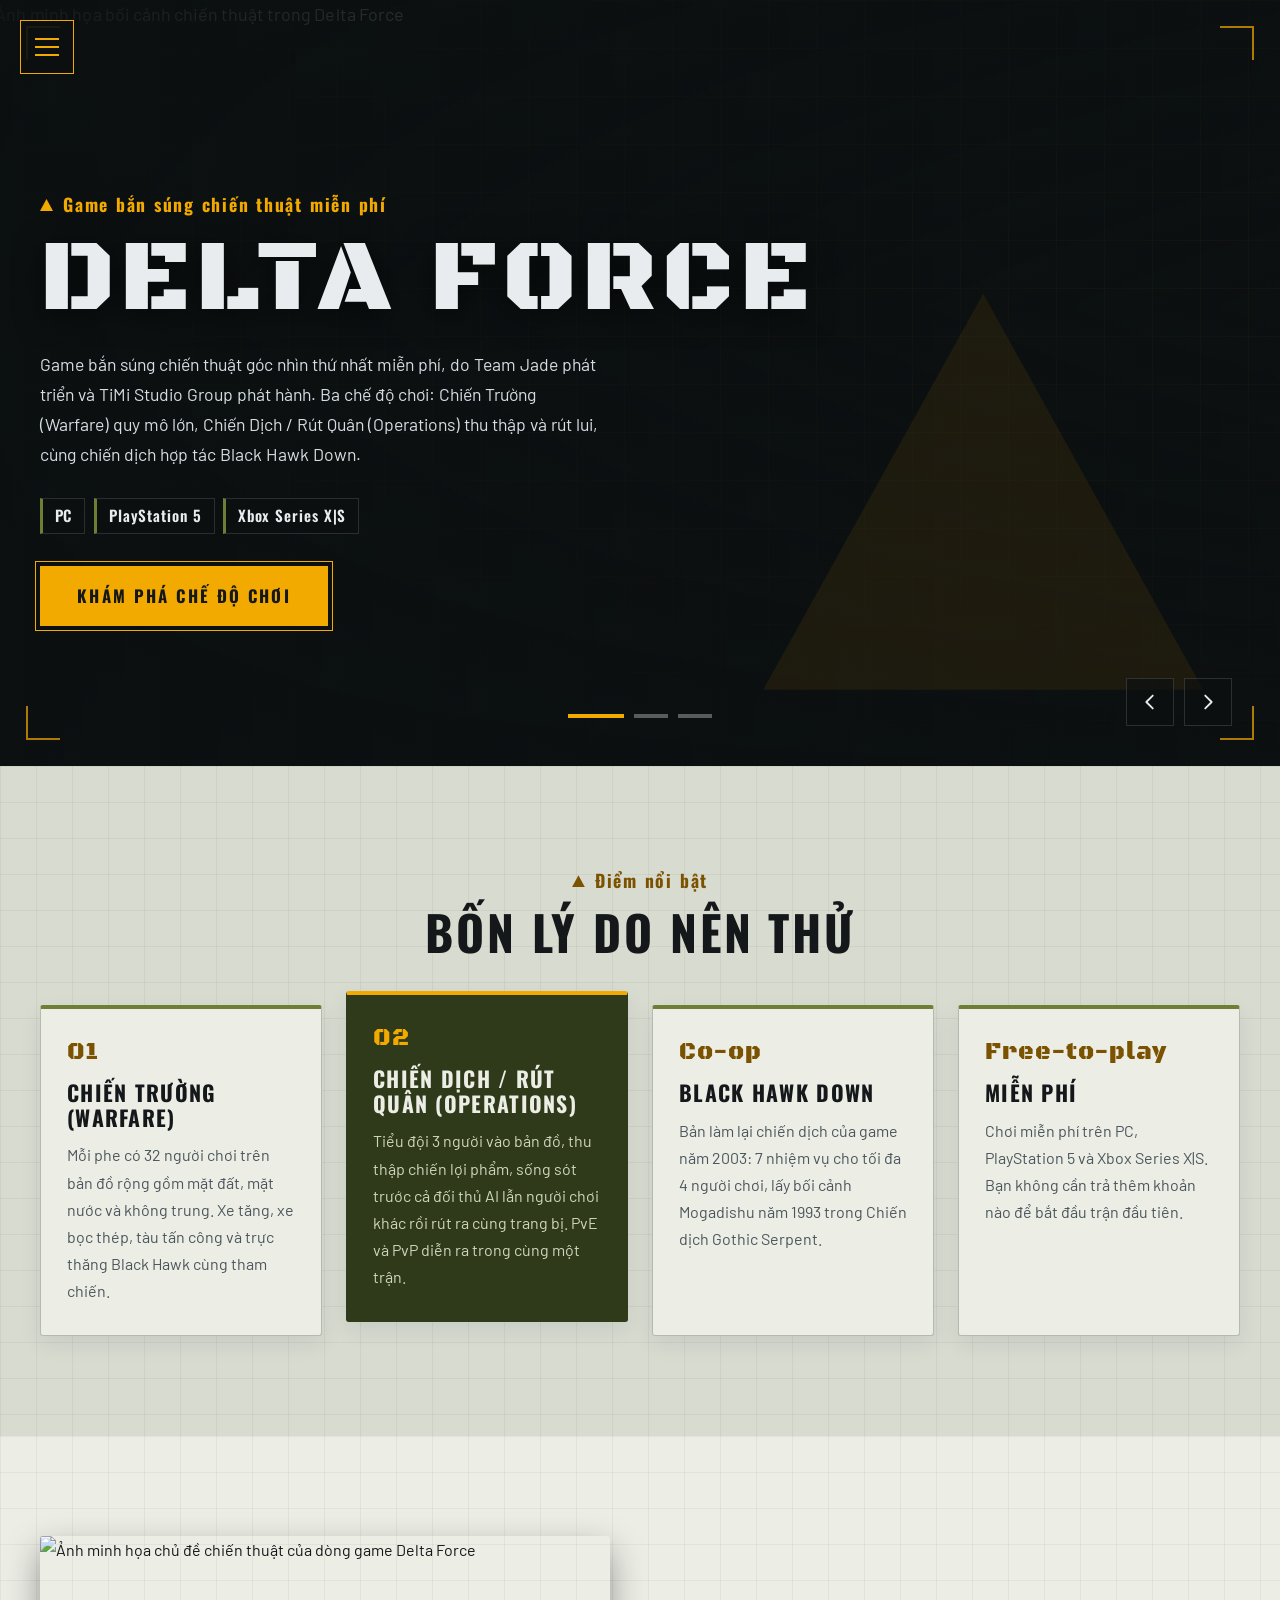
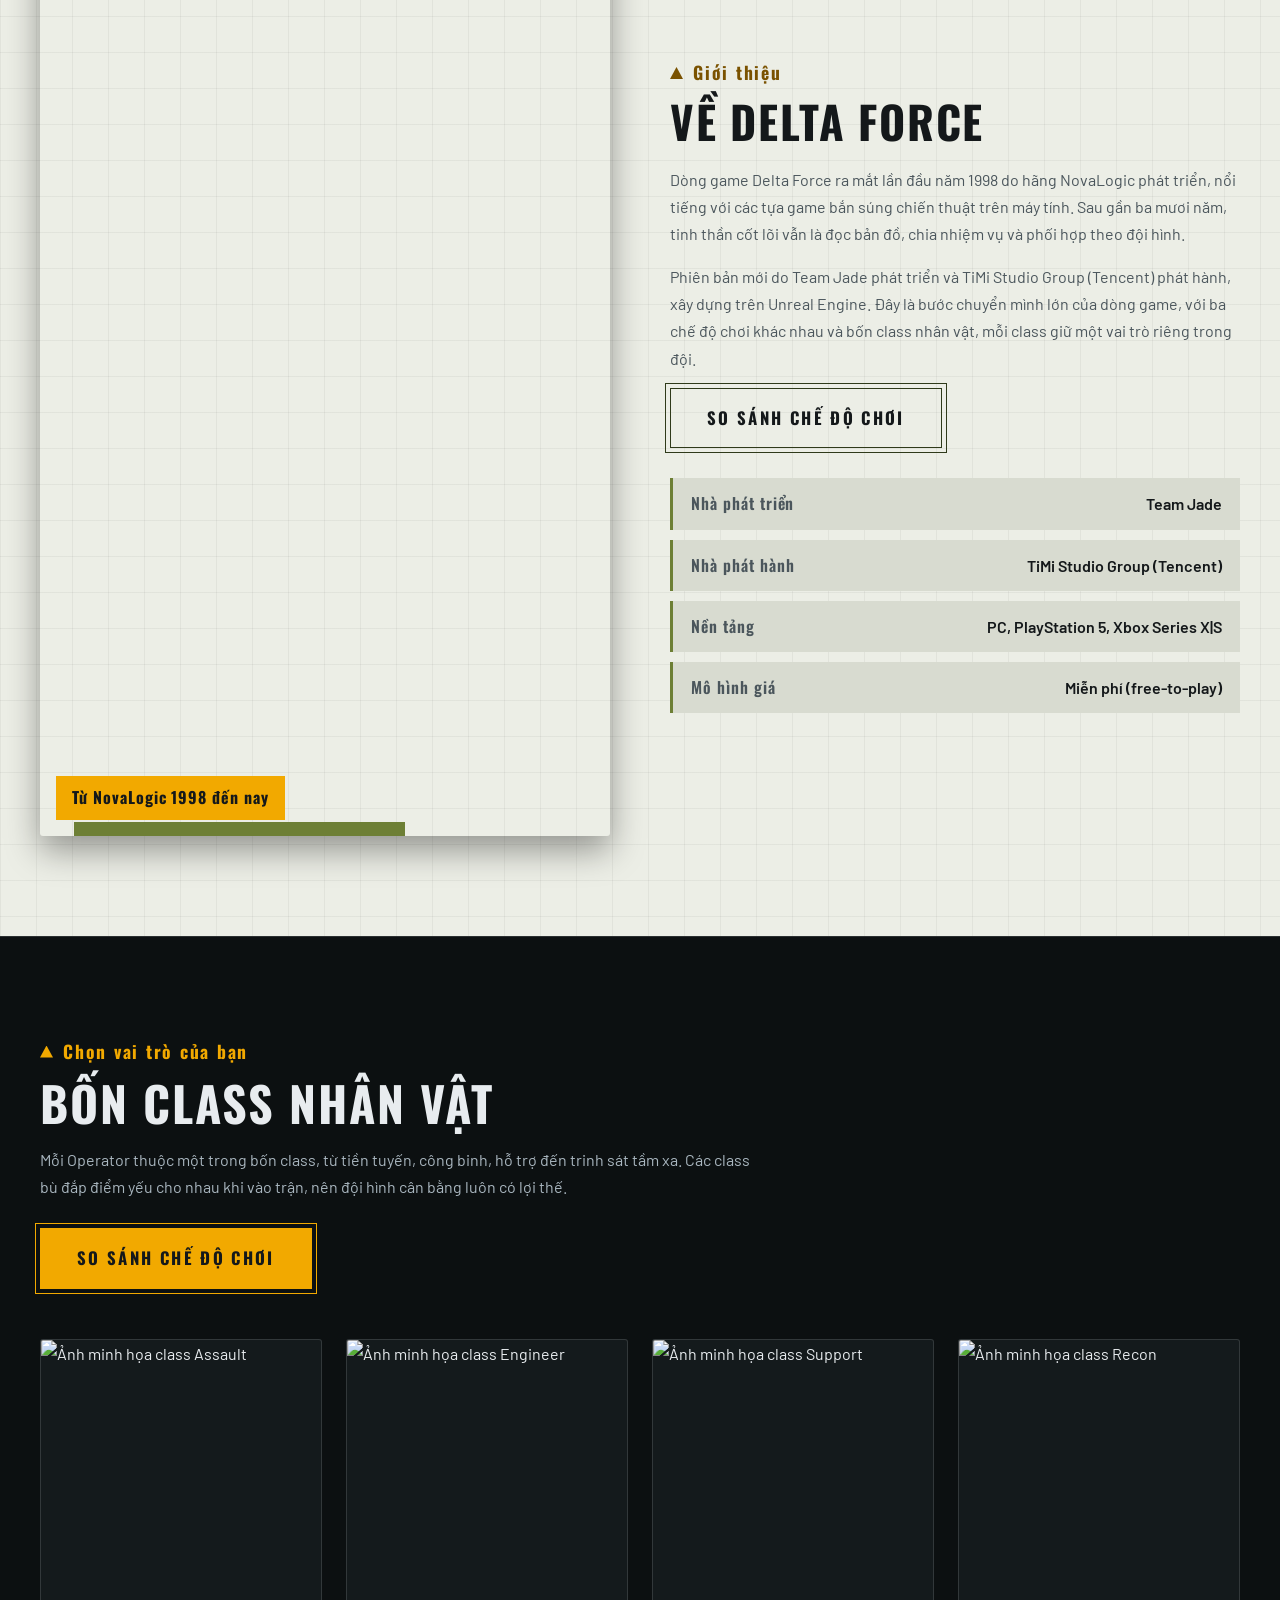
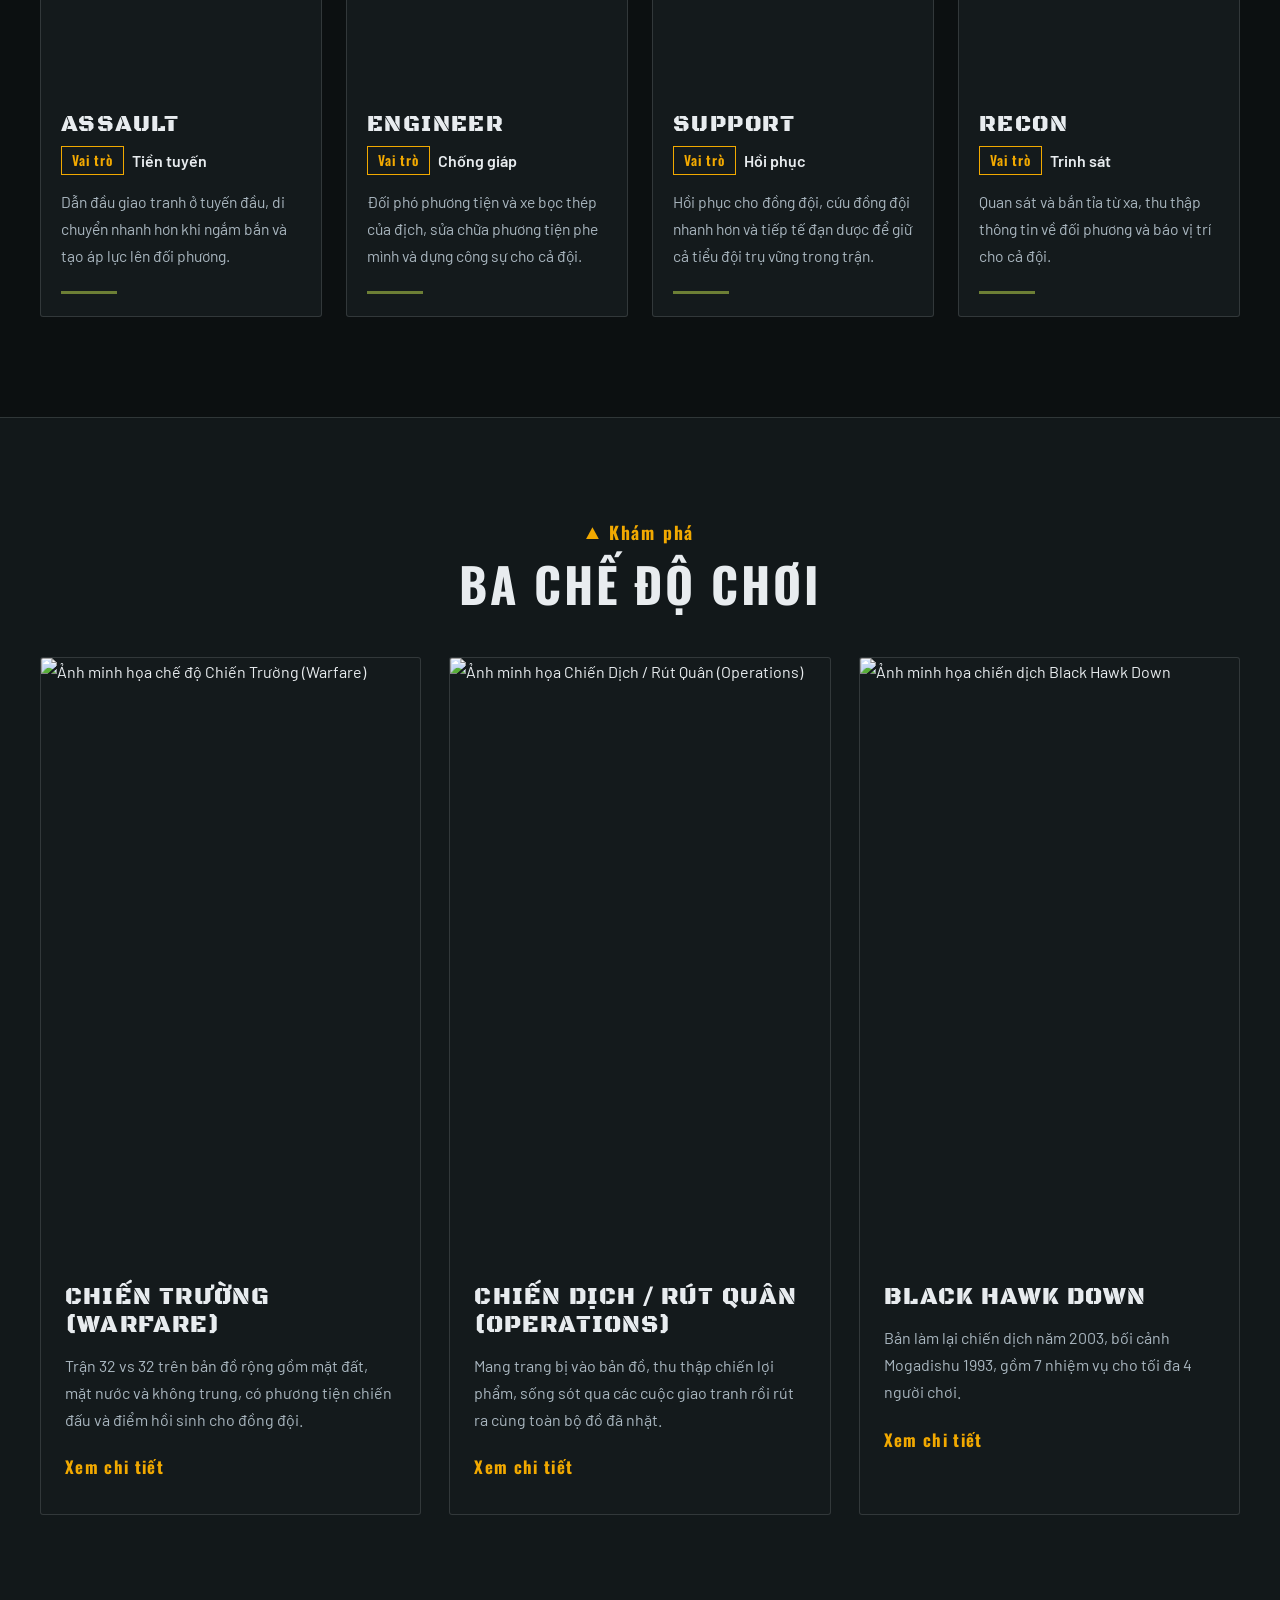
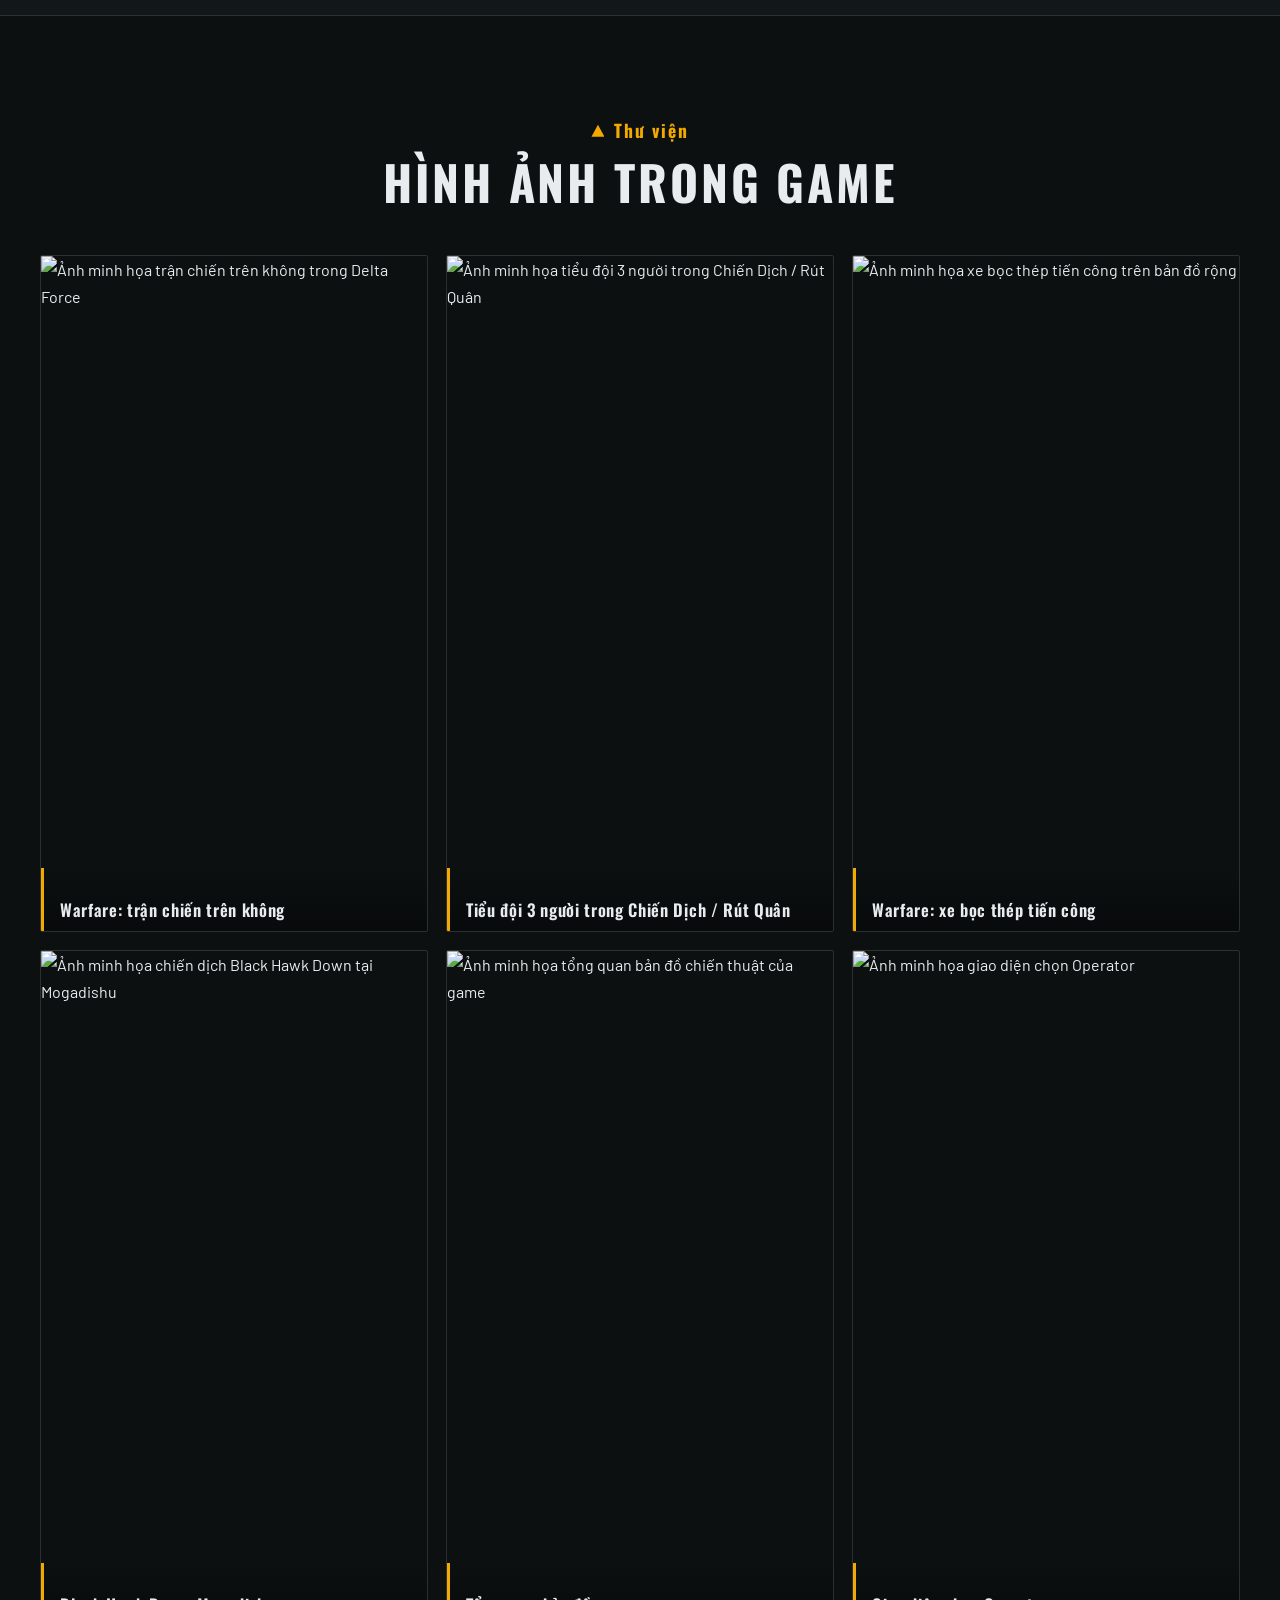
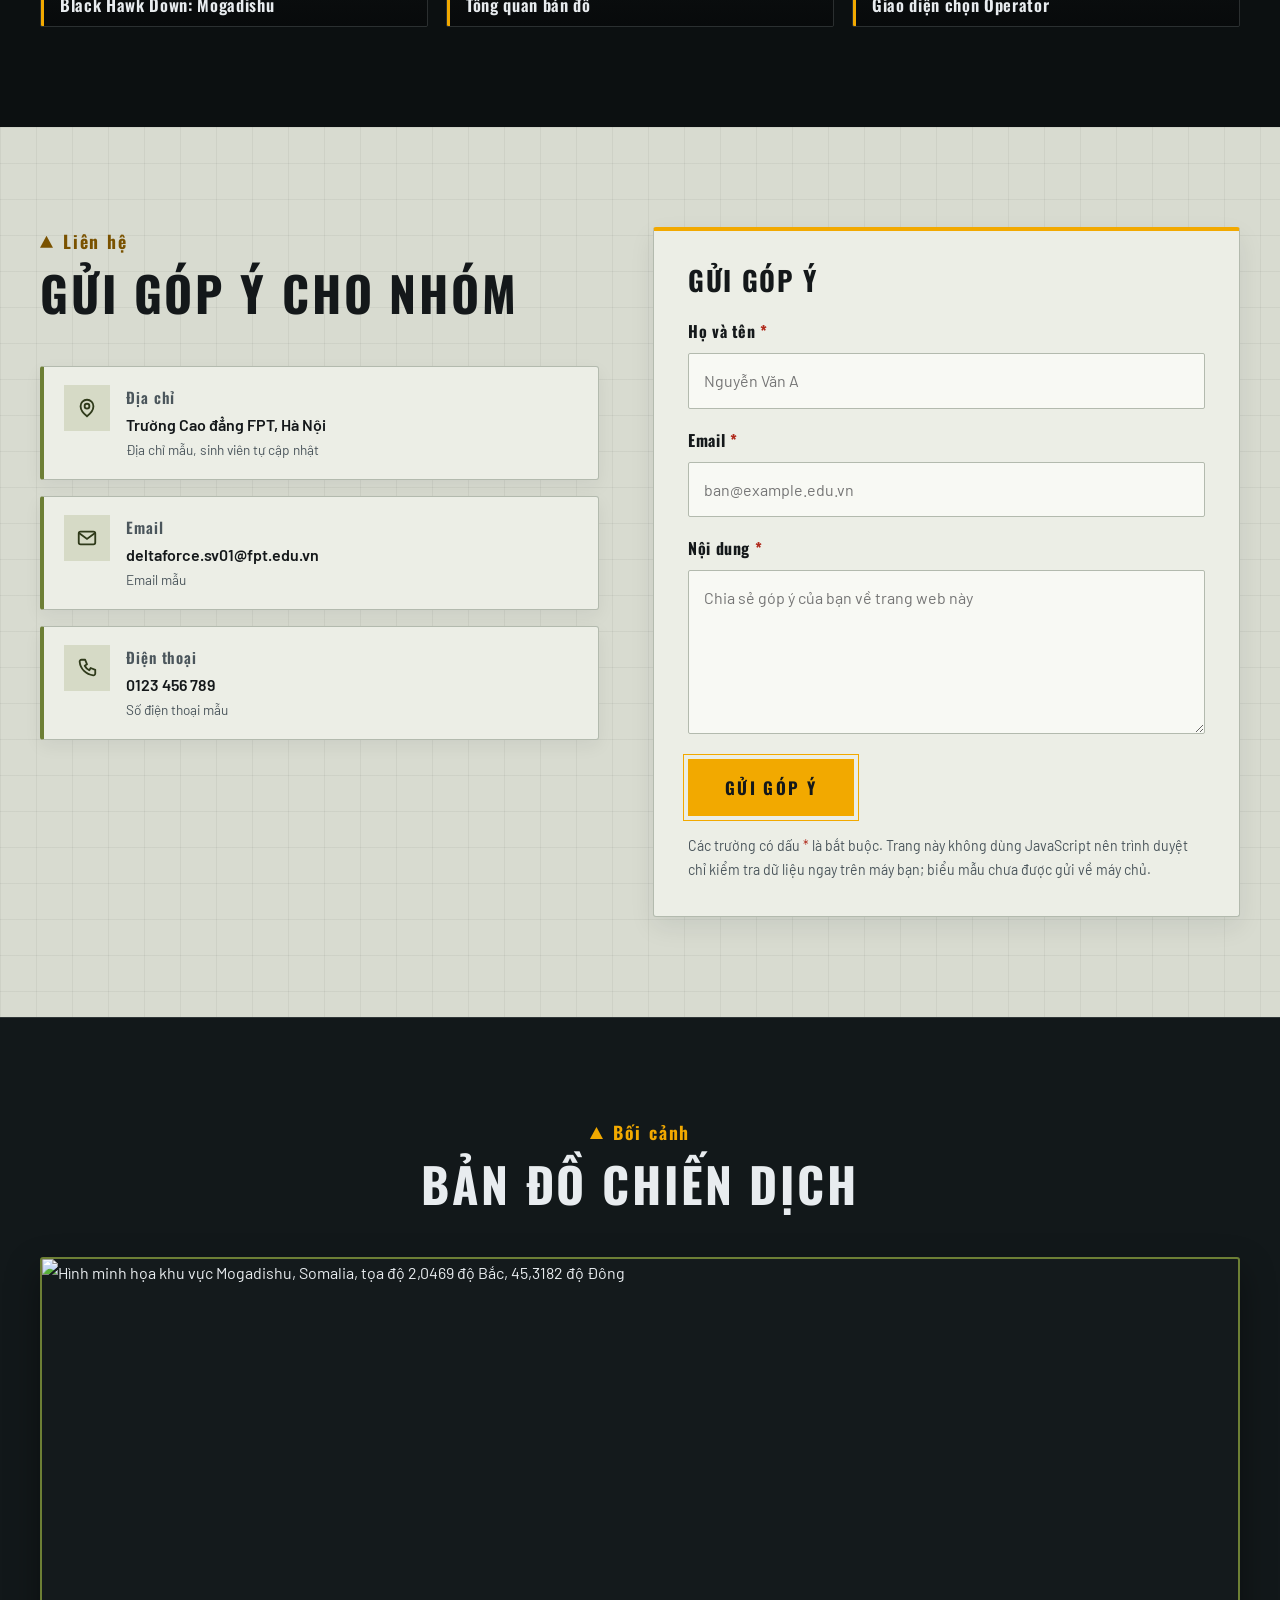
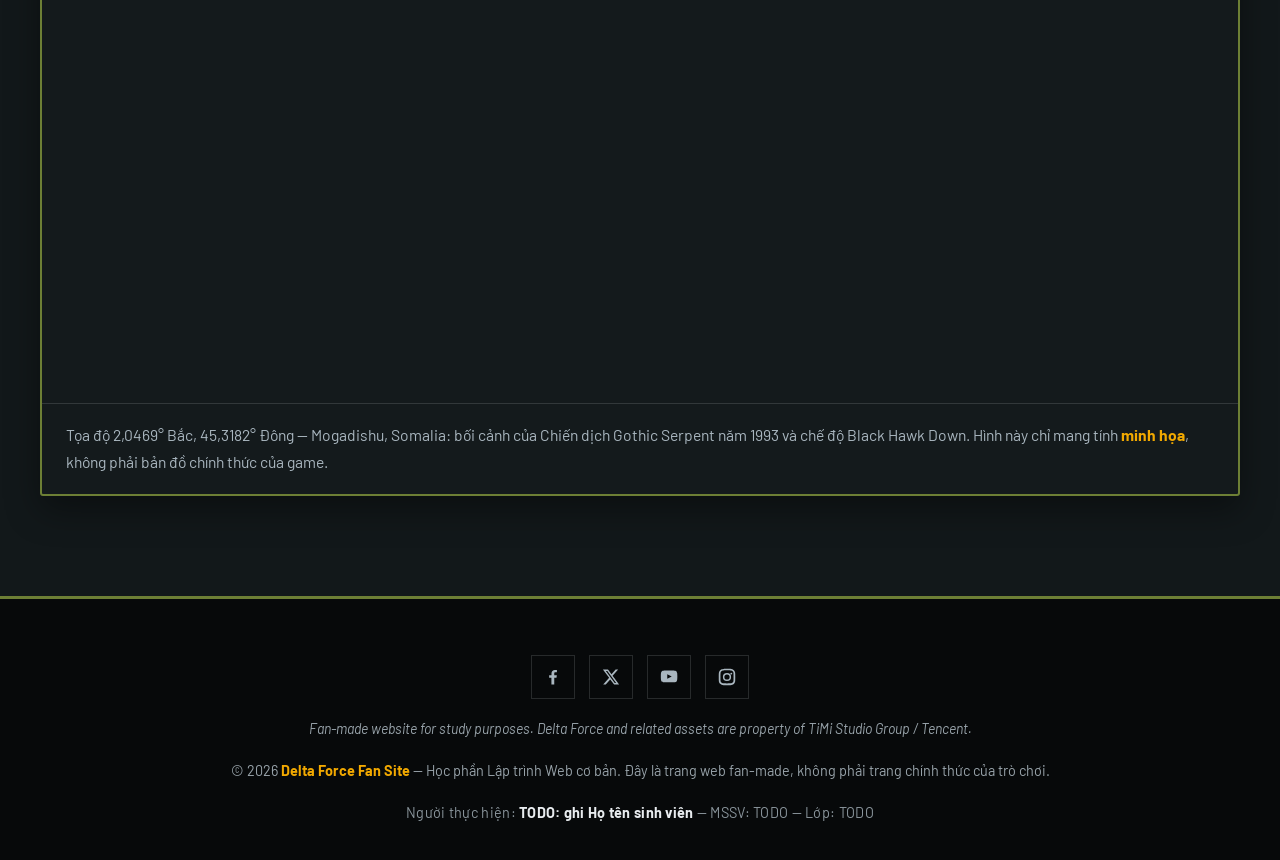
==== commit 58068f3f: "updated font lại" ====
--- a/index.html
+++ b/index.html
@@ -1,4 +1,4 @@
-<!DOCTYPE html>
+﻿<!DOCTYPE html>
 <html lang="vi">
 
 <head>
@@ -13,7 +13,7 @@
     <!-- Y1: CSS ngoài - file CSS chính (style.css) và file responsive (responsive.css) -->
     <link rel="preconnect" href="https://fonts.googleapis.com">
     <link rel="preconnect" href="https://fonts.gstatic.com" crossorigin>
-    <link href="https://fonts.googleapis.com/css2?family=Rajdhani:wght@500;600;700&amp;family=Barlow:wght@400;500;600&amp;family=Black+Ops+One&amp;display=swap"
+    <link href="https://fonts.googleapis.com/css2?family=Oswald:wght@500;600;700&amp;family=Barlow:wght@400;500;600&amp;family=Black+Ops+One&amp;display=swap"
         rel="stylesheet">
     <link rel="stylesheet" href="css/style.css">
     <link rel="stylesheet" href="css/responsive.css">
@@ -257,7 +257,7 @@
                     <li class="class-card">
                         <a class="class-card__media" href="#class-assault"
                             aria-label="Phóng to ảnh class Assault">
-                            <img class="class-card__image" src="https://gamelade.vn/wp-content/uploads/2024/10/delta-force-hawk-ops-cong-bo-ngay-ra-mat-cho-pc-thumb.jpg"
+                            <img class="class-card__image" src="https://tse4.mm.bing.net/th/id/OIP.bLb1f1kGxrMpmlvcsDsragAAAA?r=0&rs=1&pid=ImgDetMain&o=7&rm=3"
                                 alt="Ảnh minh họa class Assault" width="800" height="1000">
                         </a>
                         <h3 class="class-card__title">Assault</h3>
--- a/css/style.css
+++ b/css/style.css
@@ -34,8 +34,8 @@
     --line: rgba(232, 236, 239, .14);
     --line-light: #b3baae;
 
-    /* Font: Rajdhani (tiêu đề, giao diện) + Barlow (nội dung) + Black Ops One (stencil) */
-    --font-head: "Rajdhani", "Segoe UI", Arial, sans-serif;
+    /* Font: Oswald (tiêu đề, giao diện, hỗ trợ đầy đủ tiếng Việt) + Barlow (nội dung) + Black Ops One (stencil) */
+    --font-head: "Oswald", "Segoe UI", Arial, sans-serif;
     --font-body: "Barlow", "Segoe UI", Arial, sans-serif;
     --font-stencil: "Black Ops One", Impact, "Arial Black", sans-serif;
 
